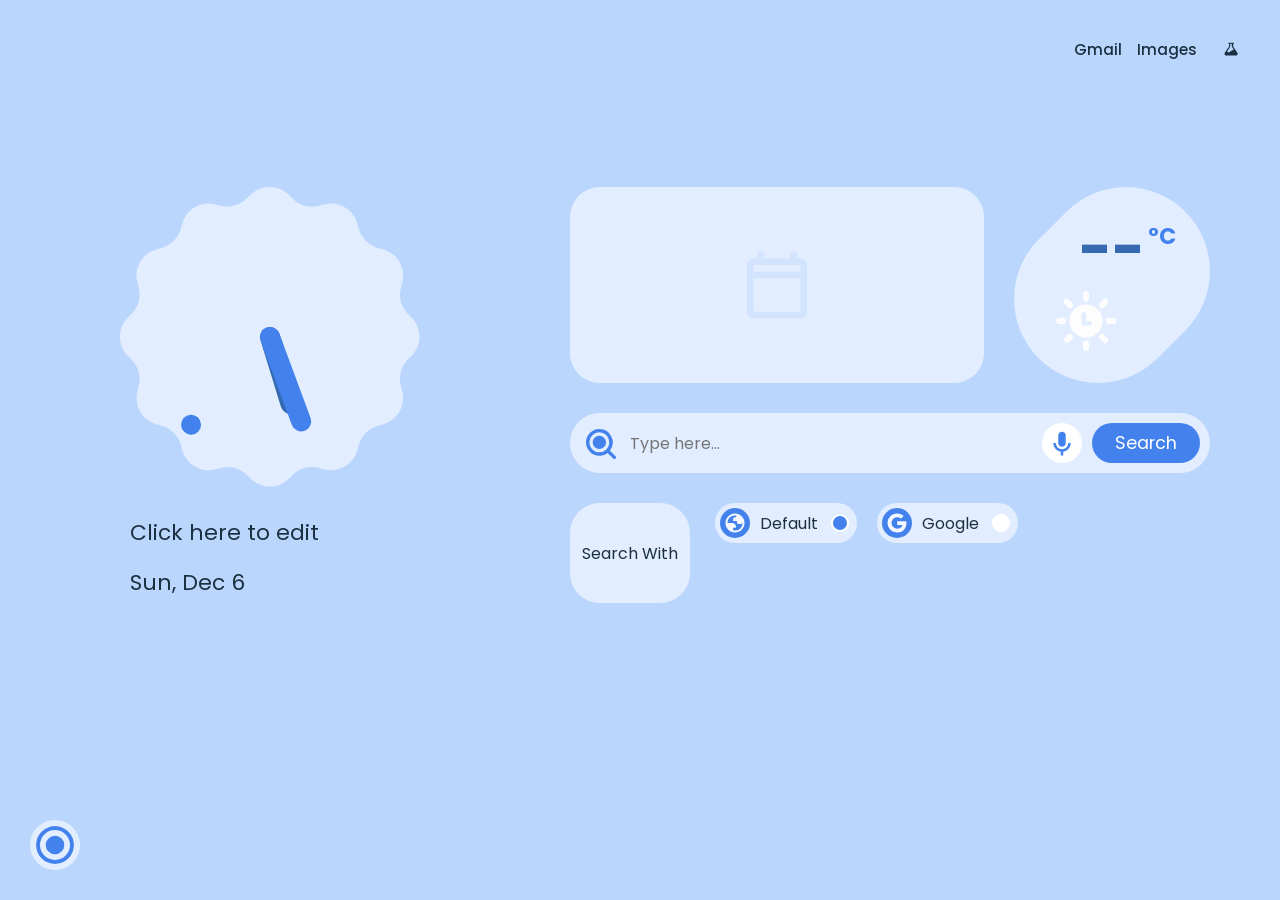
==== index.html @ 2235ea4b "mt---" ====
<!--
     Material You New Tab
     Copyright (c) 2024-2026 Prem, 2023-2025 XengShi
     Licensed under the GNU General Public License v3.0 (GPL-3.0)
     You should have received a copy of the GNU General Public License along with this program.
     If not, see <https://www.gnu.org/licenses/>.
-->

<!DOCTYPE html>
<html lang="en">

<head>
    <meta charset="UTF-8">
    <meta content="width=device-width, initial-scale=1.0" name="viewport">
    <meta name="google-site-verification" content="j8K161R-W9yVVDoylaoPd2twGbjToAC3EzAFfZU1YOY" />
    <title>New Tab</title>
    <link href="style.css" rel="stylesheet">
    <link href="./favicon/icon48.png" id="favicon" rel="icon" type="image/png">
    <link rel="preconnect" href="https://fonts.googleapis.com">

    <!-- SCRIPTS -->
    <script src="scripts/preload.js"></script>
    <script defer src="scripts/languages.js"></script>
    <script defer src="scripts/save-load-states.js"></script>
    <script defer src="scripts/menu-shortcut-page.js"></script>
    <script defer src="scripts/theme.js"></script>
    <script defer src="scripts/browser-utils.js"></script>
    <script defer src="scripts/alert-modal.js"></script>
    <script defer src="scripts/wallpaper.js"></script>
    <script defer src="scripts/widgets-transparency.js"></script>
    <script defer src="scripts/clock.js"></script>
    <script defer src="scripts/weather.js"></script>
    <script defer src="scripts/calendar.js"></script>
    <script defer src="scripts/custom-text.js"></script>
    <script defer src="scripts/search.js"></script>
    <script defer src="scripts/quotes.js"></script>
    <script defer src="scripts/shortcuts.js"></script>
    <script defer src="scripts/script.js"></script>
    <script defer src="scripts/search-suggestions.js"></script>
    <script defer src="scripts/ai-tools.js"></script>
    <script defer src="scripts/bookmarks.js"></script>
    <script defer src="scripts/todo-list.js"></script>
    <script defer src="scripts/google-apps.js"></script>
    <script defer src="scripts/voice-search.js"></script>
    <script defer src="scripts/backup-restore.js"></script>

    <!-- LANGUAGES SCRIPTS -->
    <script src="locales/pt.js"></script>
    <script src="locales/en.js"></script>
    <script src="locales/ne.js"></script>
    <script src="locales/es.js"></script>
    <script src="locales/hi.js"></script>
    <script src="locales/hu.js"></script>
    <script src="locales/zh.js"></script>
    <script src="locales/zh_TW.js"></script>
    <script src="locales/cs.js"></script>
    <script src="locales/it.js"></script>
    <script src="locales/tr.js"></script>
    <script src="locales/bn.js"></script>
    <script src="locales/vi.js"></script>
    <script src="locales/ru.js"></script>
    <script src="locales/uz.js"></script>
    <script src="locales/ja.js"></script>
    <script src="locales/ko.js"></script>
    <script src="locales/idn.js"></script>
    <script src="locales/mr.js"></script>
    <script src="locales/fr.js"></script>
    <script src="locales/az.js"></script>
    <script src="locales/sl.js"></script>
    <script src="locales/ur.js"></script>
    <script src="locales/de.js"></script>
    <script src="locales/fa.js"></script>
    <script src="locales/ar_SA.js"></script>
    <script src="locales/el.js"></script>
    <script src="locales/ta.js"></script>
    <script src="locales/th.js"></script>
    <script src="locales/pl.js"></script>
    <script src="locales/uk.js"></script>
    <script src="locales/sv.js"></script>
</head>

<body>
    <!-- --------------------- Loading Screen Starting --------------------- -->
    <img src="./images/Loading.png" id="LoadingScreen" fetchpriority="high" />

    <!-- --------------------- ToDo List Setup Starting --------------------- -->
    <!-- ToDo Icon -->
    <div class="todoListCont" id="todoListCont">
        <svg id="todoIcon" xmlns="http://www.w3.org/2000/svg" class="dot-icon" width="36" height="36"
            viewBox="0 0 36 36">
            <path style="transform: scale(0.9); transform-origin: center;"
                d="M7 4C5.3 4 4 5.3 4 7v6c0 1.7 1.3 3 3 3h6c1.7 0 3-1.3 3-3V7c0-1.7-1.3-3-3-3Zm12 2c-.6 0-1 .4-1 1s.4 1 1 1h12c.6 0 1-.4 1-1s-.4-1-1-1Zm-6 1c.25 0 .5.1.7.3.4.4.4 1 0 1.4l-3 3c-.2.2-.4.3-.7.3-.3 0-.5-.1-.7-.3l-2-2c-.4-.4-.4-1 0-1.4.4-.4 1-.4 1.4 0L10 9.6l2.3-2.3c.2-.2.45-.3.7-.3Zm6 3c-.6 0-1 .4-1 1s.4 1 1 1h7c.6 0 1-.4 1-1s-.4-1-1-1zM7 20c-1.7 0-3 1.3-3 3v6c0 1.7 1.3 3 3 3h6c1.7 0 3-1.3 3-3v-6c0-1.7-1.3-3-3-3zm12 2c-.6 0-1 .4-1 1s.4 1 1 1h12c.6 0 1-.4 1-1s-.4-1-1-1zm0 4c-.6 0-1 .4-1 1s.4 1 1 1h7c.6 0 1-.4 1-1s-.4-1-1-1z" />
        </svg>
        <!-- Text to appear on hover -->
        <span class="tooltip-text" id="todoListHover">ToDo List</span>
    </div>

    <!-- Centered Icon Container -->
    <div id="todoContainer" class="todo-container" style="display: none;">
        <h2 id="todoListHeading">To Do List</h2>
        <div class="addTaskCont">
            <input id="todoInput" placeholder="Add task..." type="text" autocomplete="off">
            <div class="searchControls">
                <!-- Add Button -->
                <button id="todoAdd">+</button>
            </div>
        </div>
        <ul class="todolist" id="todoullist">
        </ul>
    </div>

    <!-- --------------------- Bookmark System --------------------- -->
    <div style="display: none;">
        <svg id="folderIconTemplate" xmlns="http://www.w3.org/2000/svg" width="18" height="18" viewBox="0 0 24 24">
            <path fill="none" stroke="currentColor" stroke-linecap="round" stroke-linejoin="round" stroke-width="2"
                d="M3 6v10.8c0 1.12 0 1.68.218 2.108a2 2 0 0 0 .874.874c.427.218.987.218 2.105.218h11.606c1.118 0 1.677 0 2.104-.218c.377-.192.683-.498.875-.874C21 18.48 21 17.92 21 16.8V9.2c0-1.12 0-1.68-.218-2.108a2 2 0 0 0-.874-.874C19.48 6 18.92 6 17.8 6H12M3 6h9M3 6a2 2 0 0 1 2-2h3.675c.489 0 .734 0 .964.055q.308.075.578.24c.202.124.375.297.72.643L12 6" />
        </svg>
    </div>

    <div class="bookmark-button" id="bookmarkButton">
        <svg xmlns="http://www.w3.org/2000/svg" width="24" height="24" viewBox="0 0 24 24">
            <path fill-rule="evenodd"
                d="M7 2a3 3 0 0 0-3 3v15.138a1.5 1.5 0 0 0 2.244 1.303l5.26-3.006a1 1 0 0 1 .992 0l5.26 3.006A1.5 1.5 0 0 0 20 20.138V5a3 3 0 0 0-3-3z"
                clip-rule="evenodd" />
        </svg>
        <!-- Text to appear on hover -->
        <span class="tooltip-text" id="bookmarksHover">Bookmarks</span>
    </div>
    <div id="bookmarksContainer">
        <div id="bookmarkSidebar" class="bookmark-sidebar">

            <div class="topOutRoundCorner">
                <svg viewBox="0 0 30 30" xmlns="http://www.w3.org/2000/svg">
                    <path class="lessDark" d="M30 0L0 0C16.5685 0 30 13.4315 30 30L30 0Z" />
                </svg>
            </div>

            <div class="bookmark-sidebar-header">
                <h2 id="bookmarksHeading">Bookmarks</h2>
            </div>
            <div class="bookmark-search-container">
                <input type="text" id="bookmarkSearch" placeholder="Search bookmark" />
                <button id="clearSearchButton">✖</button>
            </div>
            <!-- Adding Sorting buttons along with View Container -->
            <div class="bookmark-controls-container">
                <div class="bookmark-control-group">
                    <h3 id="bookmarkSortBy">Sort by</h3>
                    <div class="button-group">
                        <button id="sortAlphabetical" class="bookmark-sort-button active">A-Z</button>
                        <button id="sortTimeAdded" class="bookmark-sort-button">Old-New</button>
                    </div>
                </div>

                <div class="bookmark-control-group">
                    <h3 id="bookmarkViewAs">View as</h3>
                    <div class="button-group">
                        <input type="checkbox" id="bookmarkGridCheckbox" hidden />
                        <button id="bookmarkViewGrid" class="bookmark-view-as-button">Grid</button>
                        <button id="bookmarkViewList" class="bookmark-view-as-button">List</button>
                    </div>
                </div>
            </div>
            <ul id="bookmarkList"></ul>
        </div>
    </div>

    <!-- Edit Bookmark Modal -->
    <div id="editBookmarkModal">
        <div class="modal-content">
            <h2 id="editBookmarkHeading">Edit Bookmark</h2>

            <img id="editBookmarkFavicon" src="" alt="Favicon">

            <div class="floating-label-field">
                <input type="text" id="editBookmarkName" autocomplete="off" />
                <label for="editBookmarkName" id="editBookmarkNameLabel">Bookmark Name</label>
            </div>

            <div class="floating-label-field">
                <input type="url" id="editBookmarkURL" autocomplete="off" />
                <label for="editBookmarkURL" id="editBookmarkURLLabel">Bookmark URL</label>
            </div>

            <div class="modal-buttons">
                <button id="saveBookmarkChanges">Save</button>
                <button id="cancelBookmarkEdit">Cancel</button>
            </div>
        </div>
    </div>

    <!----------------------- End of Bookmark System ----------------------->

    <!----------------------- Google App Menu Setup Starting ----------------------->
    <!-- Google Header Bar -->
    <div class="googleHeaderBar">
        <a href="https://mail.google.com" target="_blank" id="gmailHeaderLink">Gmail</a>
        <a href="https://images.google.com" target="_blank" id="imagesHeaderLink">Images</a>
               <!-- Labs Link -->
        <a href="https://labs.google/?category=learn" target="_blank" class="header-icon" title="Labs">
            <svg xmlns="http://www.w3.org/2000/svg" viewBox="0 0 64 64" width="24" height="24" style="width: 24px; height: 24px; vertical-align: middle;">
                <path fill="currentColor" d="M25,15h14v1h-14z M25,16h15v1h-15z M25,17h15v1h-15z M27,18h3v1h-3z M34,18h4v1h-4z M27,19h3v1h-3z M34,19h4v1h-4z M27,20h3v1h-3z M34,20h4v1h-4z M27,21h3v1h-3z M34,21h4v1h-4z M27,22h3v1h-3z M34,22h4v1h-4z M27,23h3v1h-3z M34,23h4v1h-4z M27,24h3v1h-3z M34,24h4v1h-4z M26,25h4v1h-4z M35,25h3v1h-3z M26,26h3v1h-3z M35,26h3v1h-3z M25,27h4v1h-4z M35,27h4v1h-4z M25,28h3v1h-3z M36,28h4v1h-4z M24,29h4v1h-4z M37,29h3v1h-3z M23,30h4v1h-4z M37,30h4v1h-4z M23,31h3v1h-3z M38,31h4v1h-4z M22,32h4v1h-4z M39,32h4v1h-4z M21,33h4v1h-4z M39,33h4v1h-4z M20,34h4v1h-4z M37,34h7v1h-7z M20,35h4v1h-4z M35,35h10v1h-10z M19,36h4v1h-4z M33,36h12v1h-12z M18,37h4v1h-4z M32,37h14v1h-14z M18,38h4v1h-4z M30,38h17v1h-17z M17,39h6v1h-6z M29,39h18v1h-18z M16,40h8v1h-8z M26,40h22v1h-22z M16,41h33v1h-33z M15,42h34v1h-34z M15,43h35v1h-35z M15,44h35v1h-35z M15,45h35v1h-35z M15,46h34v1h-34z M16,47h33v1h-33z M17,48h31v1h-31z" />
            </svg>
        </a>

        <!-- 9 Dot Icon -->
        <div class="googleAppsCont" id="googleAppsCont">
            <svg class="dot-icon" xmlns="http://www.w3.org/2000/svg" width="36" height="36" viewBox="0 0 24 24">
                <path
                    d="M8 6a2 2 0 1 1-4 0 2 2 0 0 1 4 0m0 6a2 2 0 1 1-4 0 2 2 0 0 1 4 0m-2 8a2 2 0 1 0 0-4 2 2 0 0 0 0 4m8-14a2 2 0 1 1-4 0 2 2 0 0 1 4 0m-2 8a2 2 0 1 0 0-4 2 2 0 0 0 0 4m2 4a2 2 0 1 1-4 0 2 2 0 0 1 4 0m4-10a2 2 0 1 0 0-4 2 2 0 0 0 0 4m2 4a2 2 0 1 1-4 0 2 2 0 0 1 4 0m-2 8a2 2 0 1 0 0-4 2 2 0 0 0 0 4" />
            </svg>
            <!-- Text to appear on hover -->
            <span class="tooltip-text" id="googleAppsHover">Google Apps</span>
        </div>
    </div>

    <!-- Centered Icon Container -->
    <div id="iconContainer" class="icon-container" style="display: none;">
        <!-- Header for Favorites -->
        <div class="fav-header">
            <span class="fav-title">Google Apps</span>
            <button class="fav-edit" id="favEditBtn" title="Rearrange Mode (Drag and Drop)">
                <svg xmlns="http://www.w3.org/2000/svg" width="18" height="18" viewBox="0 0 24 24" fill="none" stroke="currentColor" stroke-width="2" stroke-linecap="round" stroke-linejoin="round">
                    <path d="M12 20h9" />
                    <path d="M16.5 3.5a2.12 2.12 0 0 1 3 3L7 19l-4 1 1-4Z" />
                </svg>
            </button>
        </div>
        <!-- 1. Account -->
        <a href="https://myaccount.google.com/" class="icon-item">
            <div class="menuicon">
                <svg xmlns="http://www.w3.org/2000/svg" width="46" height="46" viewBox="0 0 24 24">
                    <path fill="currentColor"
                        d="M12 4c-4.42 0-8 3.58-8 8c0 1.95.7 3.73 1.86 5.12a9.95 9.95 0 0 1 12.28 0A7.96 7.96 0 0 0 20 12c0-4.42-3.58-8-8-8m0 9c-1.93 0-3.5-1.57-3.5-3.5S10.07 6 12 6s3.5 1.57 3.5 3.5S13.93 13 12 13"
                        opacity="0.3" />
                    <path fill="currentColor"
                        d="M12 2C6.48 2 2 6.48 2 12s4.48 10 10 10s10-4.48 10-10S17.52 2 12 2m0 18c-1.74 0-3.34-.56-4.65-1.5C8.66 17.56 10.26 17 12 17s3.34.56 4.65 1.5c-1.31.94-2.91 1.5-4.65 1.5m6.14-2.88a9.95 9.95 0 0 0-12.28 0A7.96 7.96 0 0 1 4 12c0-4.42 3.58-8 8-8s8 3.58 8 8c0 1.95-.7 3.73-1.86 5.12" />
                    <path fill="currentColor"
                        d="M12 5.93c-1.93 0-3.5 1.57-3.5 3.5s1.57 3.5 3.5 3.5s3.5-1.57 3.5-3.5s-1.57-3.5-3.5-3.5m0 5c-.83 0-1.5-.67-1.5-1.5s.67-1.5 1.5-1.5s1.5.67 1.5 1.5s-.67 1.5-1.5 1.5" />
                </svg>
            </div>
            <div class="label short">Account</div>
        </a>
        <!-- 2. Drive -->
        <a href="https://drive.google.com/" class="icon-item">
            <div class="menuicon">
                <svg xmlns="http://www.w3.org/2000/svg" width="40" height="40" viewBox="0 0 24 24">
                    <path fill="currentColor"
                        d="M12.01 1.485c-2.082 0-3.754.02-3.743.047.01.02 1.708 3.001 3.774 6.62l3.76 6.574h3.76c2.081 0 3.753-.02 3.742-.047-.005-.02-1.708-3.001-3.775-6.62l-3.76-6.574zm-4.76 1.73a789.828 789.861 0 0 0-3.63 6.319L0 15.868l1.89 3.298 1.885 3.297 3.62-6.335 3.618-6.33-1.88-3.287C8.1 4.704 7.255 3.22 7.25 3.214zm2.259 12.653-.203.348c-.114.198-.96 1.672-1.88 3.287a423.93 423.948 0 0 1-1.698 2.97c-.01.026 3.24.042 7.222.042h7.244l1.796-3.157c.992-1.734 1.85-3.23 1.906-3.323l.104-.167h-7.249z" />
                </svg>
            </div>
            <div class="label short">Drive</div>
        </a>
        <!-- 3. Docs -->
        <a href="https://docs.google.com/document/" class="icon-item">
            <div class="menuicon">
                <svg xmlns="http://www.w3.org/2000/svg" width="39" height="39" viewBox="0 0 24 24">
                    <path fill="currentColor"
                        d="M14.727 6.727H14V0H4.91c-.905 0-1.637.732-1.637 1.636v20.728c0 .904.732 1.636 1.636 1.636h14.182c.904 0 1.636-.732 1.636-1.636V6.727zm-.545 10.455H7.09v-1.364h7.09v1.364zm2.727-3.273H7.091v-1.364h9.818zm0-3.273H7.091V9.273h9.818zM14.727 6h6l-6-6z" />
                </svg>
            </div>
            <div class="label short">Docs</div>
        </a>
        <!-- 4. Sheets -->
        <a href="https://docs.google.com/spreadsheets/" class="icon-item">
            <div class="menuicon">
                <svg xmlns="http://www.w3.org/2000/svg" width="39" height="39" viewBox="0 0 24 24">
                    <path fill="currentColor"
                        d="M11.318 12.545H7.91v-1.909h3.41v1.91zM14.728 0v6h6zm1.363 10.636h-3.41v1.91h3.41zm0 3.273h-3.41v1.91h3.41zM20.727 6.5v15.864c0 .904-.732 1.636-1.636 1.636H4.909a1.636 1.636 0 0 1-1.636-1.636V1.636C3.273.732 4.005 0 4.909 0h9.318v6.5zm-3.273 2.773H6.545v7.909h10.91v-7.91zm-6.136 4.636H7.91v1.91h3.41v-1.91z" />
                </svg>
            </div>
            <div class="label short">Sheets</div>
        </a>
        <!-- 5. Slides -->
        <a href="https://docs.google.com/presentation/" class="icon-item">
            <div class="menuicon">
                <svg xmlns="http://www.w3.org/2000/svg" width="39" height="39" viewBox="0 0 24 24">
                    <path fill="currentColor"
                        d="M16.09 15.273H7.91v-4.637h8.18zm1.728-8.523h2.91v15.614c0 .904-.733 1.636-1.637 1.636H4.909a1.636 1.636 0 0 1-1.636-1.636V1.636C3.273.732 4.005 0 4.909 0h9.068v6.75zm-.363 2.523H6.545v7.363h10.91zm-2.728-5.979V6h6.001l-6-6v3.294z" />
                </svg>
            </div>
            <div class="label short">Slides</div>
        </a>
        <!-- 6. Vids -->
        <a href="https://vids.google.com/" class="icon-item">
            <div class="menuicon">
                <svg xmlns="http://www.w3.org/2000/svg" width="40" height="40" viewBox="0 0 24 24" fill="none">
                    <rect x="3" y="3" width="18" height="18" rx="6" fill="#673ab7" />
                    <polygon points="10,8 16,12 10,16" fill="white" />
                </svg>
            </div>
            <div class="label short">Vids</div>
        </a>
        <!-- 7. NotebookLM -->
        <a href="https://notebooklm.google.com/" class="icon-item">
            <div class="menuicon">
                <img src="images/asset-preview.webp" alt="NotebookLM" style="width: 36px; height: 36px; border-radius: 50%; object-fit: cover;" />
            </div>
            <div class="label short">NotebookLM</div>
        </a>
        <!-- Calendar -->
        <a href="https://calendar.google.com/" class="icon-item">
            <div class="menuicon">
                <svg xmlns="http://www.w3.org/2000/svg" width="36" height="36" viewBox="0 0 24 24">
                    <path fill="currentColor"
                        d="M18.316 5.684H24v12.632h-5.684zM5.684 24h12.632v-5.684H5.684zM18.316 5.684V0H1.895A1.894 1.894 0 0 0 0 1.895v16.421h5.684V5.684zm-7.207 6.25v-.065q.407-.216.687-.617c.28-.401.279-.595.279-.982q0-.568-.3-1.025a2.05 2.05 0 0 0-.832-.714 2.7 2.7 0 0 0-1.197-.257q-.9 0-1.481.467-.579.467-.793 1.078l1.085.452q.13-.374.413-.633.284-.258.767-.257.495 0 .816.264a.86.86 0 0 1 .322.703q0 .495-.36.778t-.886.284h-.567v1.085h.633q.611 0 1.02.327.407.327.407.843 0 .505-.387.832c-.387.327-.565.327-.924.327q-.527 0-.897-.311-.372-.312-.521-.881l-1.096.452q.268.923.977 1.401.707.479 1.538.477a2.84 2.84 0 0 0 1.293-.291q.574-.29.902-.794.327-.505.327-1.149 0-.643-.344-1.105a2.07 2.07 0 0 0-.881-.689m2.093-1.931.602.913L15 10.045v5.744h1.187V8.446h-.827zM22.105 0h-3.289v5.184H24V1.895A1.894 1.894 0 0 0 22.105 0m-3.289 23.5 4.684-4.684h-4.684zM0 22.105C0 23.152.848 24 1.895 24h3.289v-5.184H0z" />
                </svg>
            </div>
            <div class="label short">Calendar</div>
        </a>
        <!-- Meet -->
        <a href="https://meet.google.com/" class="icon-item">
            <div class="menuicon">
                <svg xmlns="http://www.w3.org/2000/svg" viewBox="0 0 50 50" width="41" height="41">
                    <path fill="currentColor"
                        d="M2 18L2 32 12 32 12 18zM39 9v4.31l-10 9V16H14V6h22C37.66 6 39 7.34 39 9zM29 27.69l10 9V41c0 1.66-1.34 3-3 3H14V34h15V27.69zM12 34v10H5c-1.657 0-3-1.343-3-3v-7H12zM12 6L12 16 2 16zM29 25L39 16 39 34zM49 9.25v31.5c0 .87-1.03 1.33-1.67.75L41 35.8V14.2l6.33-5.7C47.97 7.92 49 8.38 49 9.25z" />
                </svg>
            </div>
            <div class="label short">Meet</div>
        </a>
        <!-- 8. Classroom -->
        <a href="https://classroom.google.com/" class="icon-item">
            <div class="menuicon">
                <svg xmlns="http://www.w3.org/2000/svg" width="36" height="36" viewBox="0 0 24 24">
                    <path fill="currentColor"
                        d="M1.637 1.637C.732 1.637 0 2.369 0 3.273v17.454c0 .904.732 1.636 1.637 1.636h20.726c.905 0 1.637-.732 1.637-1.636V3.273c0-.904-.732-1.636-1.637-1.636zm.545 2.181h19.636v16.364h-2.726v-1.09h-4.91v1.09h-12zM12 8.182a1.636 1.636 0 1 0 0 3.273 1.636 1.636 0 1 0 0-3.273m-4.363 1.91c-.678 0-1.229.55-1.229 1.226a1.228 1.228 0 0 0 2.455 0c0-.677-.549-1.226-1.226-1.226m8.726 0a1.227 1.227 0 1 0 0 2.453 1.227 1.227 0 0 0 0-2.453M12 12.545c-1.179 0-2.413.401-3.148 1.006a4.1 4.1 0 0 0-1.215-.188c-1.314 0-2.729.695-2.729 1.559v.896h14.184v-.896c0-.864-1.415-1.559-2.729-1.559-.41 0-.83.068-1.215.188-.735-.605-1.969-1.006-3.148-1.006" />
                </svg>
            </div>
            <div class="label short">Classroom</div>
        </a>
        <!-- 9. Photos -->
        <a href="https://photos.google.com/" class="icon-item">
            <div class="menuicon">
                <svg xmlns="http://www.w3.org/2000/svg" width="42" height="42" viewBox="0 0 256 256">
                    <g fill="currentColor">
                        <path
                            d="M192 88a63.7 63.7 0 0 1-14 40h-50V24a64 64 0 0 1 64 64M64 168a64 64 0 0 0 64 64V128H78a63.7 63.7 0 0 0-14 40"
                            opacity=".2" />
                        <path
                            d="M232 120h-39.51A72 72 0 0 0 128 16a8 8 0 0 0-8 8v39.51A72 72 0 0 0 16 128a8 8 0 0 0 8 8h39.51A72 72 0 0 0 128 240a8 8 0 0 0 8-8v-39.51A72 72 0 0 0 240 128a8 8 0 0 0-8-8M120 223.43A56.09 56.09 0 0 1 72 168a55.3 55.3 0 0 1 10-32h38ZM120 120H32.57A56.09 56.09 0 0 1 88 72a55.3 55.3 0 0 1 32 10Zm16-87.43A56.09 56.09 0 0 1 184 88a55.3 55.3 0 0 1-10 32h-38ZM168 184a55.3 55.3 0 0 1-32-10v-38h87.43A56.09 56.09 0 0 1 168 184" />
                    </g>
                </svg>
            </div>
            <div class="label short">Photos</div>
        </a>
        <!-- 10. Chrome Web Store -->
        <a href="https://chromewebstore.google.com/" class="icon-item">
            <div class="menuicon">
                <svg xmlns="http://www.w3.org/2000/svg" width="38" height="38" viewBox="0 0 24 24">
                    <path fill="currentColor"
                        d="M0 1.637v19.09c0 .9.736 1.636 1.636 1.636h.131a10.4 10.4 0 0 1-.13-1.636 10.3 10.3 0 0 1 1.667-5.64l4.202 7.276h1.128A3.77 3.77 0 0 1 12 16.958a3.77 3.77 0 0 1 3.366 5.406h1.048a4.7 4.7 0 0 0-1.587-5.406h6.83a10.34 10.34 0 0 1 .577 5.406h.13c.9 0 1.636-.737 1.636-1.637V1.637Zm9.273 2.181h5.454a1.09 1.09 0 1 1 0 2.182H9.273a1.09 1.09 0 1 1 0-2.182M12 10.364a10.36 10.36 0 0 1 9.233 5.652H12a4.71 4.71 0 0 0-4.677 4.149L3.91 14.25A10.34 10.34 0 0 1 12 10.364" />
                </svg>
            </div>
            <div class="label short">Chrome Store</div>
        </a>
    </div>
    <!-- ________________ End of Google App Menu ________________ -->

    <div class="centerDiv">
        <div class="leftDiv" id="leftDiv">

            <!-- ____________clock___________ -->
            <div class="clock" id="analogClock">

                <svg fill="none" height="100%" viewBox="0 0 461 461" width="100%" xmlns="http://www.w3.org/2000/svg">
                    <path class="bgLightTint" clip-rule="evenodd" fill-rule="evenodd"
                        d="M93.6379 63.9405C89.7543 78.4344 78.4333 89.7554 63.9394 93.639l-7.4405 1.9937c-22.4055 6.0033-35.702 29.0333-29.6984 51.4393l1.9196 7.164c3.8837 14.494-.2601 29.959-10.8704 40.569l-5.5482 5.548c-16.402 16.402-16.402 42.995 0 59.397l5.6221 5.622c10.6102 10.611 14.754 26.075 10.8704 40.569l-1.9936 7.441c-6.0036 22.405 7.2929 45.435 29.6985 51.439l7.4406 1.994c14.4939 3.883 25.8149 15.204 29.6985 29.698l1.9942 7.443c6.0038 22.405 29.0338 35.702 51.4388 29.698l7.442-1.994c14.494-3.883 29.959.26 40.569 10.871l5.271 5.271c16.402 16.402 42.995 16.402 59.397 0l5.347-5.347c10.61-10.61 26.075-14.754 40.569-10.87l7.717 2.068c22.405 6.003 45.435-7.293 51.439-29.699l1.993-7.439c3.884-14.494 15.205-25.815 29.699-29.699l7.441-1.994c22.406-6.003 35.702-29.033 29.699-51.439l-2.068-7.718c-3.884-14.493.26-29.958 10.87-40.569l5.346-5.346c16.402-16.402 16.402-42.995 0-59.397l-5.272-5.272c-10.61-10.61-14.754-26.075-10.87-40.569l1.994-7.441c6.003-22.406-7.293-45.436-29.699-51.4398l-7.441-1.9939c-14.494-3.8836-25.815-15.2046-29.699-29.6984l-1.993-7.4395c-6.004-22.4056-29.034-35.702-51.439-29.6985l-7.441 1.9937c-14.494 3.8836-29.959-.2601-40.569-10.8704l-5.623-5.6227c-16.402-16.402-42.995-16.402-59.397 0l-5.547 5.5476c-10.61 10.6102-26.075 14.754-40.569 10.8704l-7.166-1.92c-22.405-6.0036-45.435 7.2929-51.4388 29.6985l-1.9943 7.4425Z" />
                </svg>
                <div class="centerPoint">
                    <div class="sui" id="hour"></div>
                    <div class="sui" id="second"></div>
                    <div class="sui" id="minute"></div>
                </div>
            </div>
            <div class="clock" id="digitalClock">
                <svg fill="none" height="100%" viewBox="60 0 460 450" width="100%" xmlns="http://www.w3.org/2000/svg">
                    <!-- Background oval shape -->
                    <rect class="bgLightTint" height="350" rx="180" width="460" x="60" y="40"></rect>

                    <!-- Date Text -->
                    <text id="digidate" x="290" y="120" text-anchor="middle" fill="#E2EEFF" font-size="28"
                        font-family="Arial" class="digidate">Thu 9</text>

                    <!-- Full Time Text (Hour:Minute) -->
                    <text x="290" y="260" id="digiclock" class="digiclock" font-family="Arial">
                        <tspan id="digihours">6</tspan>
                        <tspan id="digicolon" dx="-34">:</tspan>
                        <tspan id="digiminutes" dx="-34">28</tspan>
                    </text>

                    <!-- AM/PM Text -->
                    <text id="amPm" x="290" y="330" text-anchor="middle" fill="#E2EEFF" font-size="28"
                        font-family="Arial" class="amPm">AM</text>
                </svg>
            </div>

            <!-- ____________end of clock______________ -->

            <div class="ttteexxtt">
                <div id="userText" contenteditable="true" spellcheck="false">Click here to edit</div>
                <div id="date"></div>
            </div>
        </div>
        <!-- ---------end of leftDiv--------------- -->

        <div class="rightDiv" id="rightDiv">
            <!-- ---weather stuff--------- -->
            <!-- ---Calendar Widget (formerly Weather)--------- -->
            <div class="topDiv" id="hideWeather">
                <div class="lrectangle bgLightTint"></div>

                <!-- rotating calendar block (rAndakar) -->
                <div class="rAndakar">
                    <svg fill="none" height="100%" viewBox="0 0 288 288" width="100%"
                        xmlns="http://www.w3.org/2000/svg">
                        <rect class="bgLightTint" fill="#E2EEFF" height="304.742" rx="123.401"
                            transform="rotate(45 164.485 -51)" width="246.801" x="164.485" y="-51" />
                    </svg>
                    <div class="wInfo">
                        <div id="temp">--<span class="tempUnit">°C</span></div>
                        <img id="wIcon" src="./svgs/defaultWeather.svg" alt="Weather Icon">
                    </div>
                </div>
            </div>
            <!-- ------end of weather stuff------------ -->

            <!-- ----------searchbar-------------- -->
            <div class="searchbar bgLightTint" id="searchbar">

                <div class="searchIcon">
                    <svg fill="none" height="100%" viewBox="0 0 45 45" width="100%" xmlns="http://www.w3.org/2000/svg">
                        <path id="searchIconDark" class="accentColor"
                            d="M20.012 0A20.02 20.02 0 0 0 3.729 8.38a20.01 20.01 0 0 0 2.417 26.063 20.02 20.02 0 0 0 17.547 5.245 20 20 0 0 0 8.592-3.864L40.76 44.3a2.502 2.502 0 0 0 3.539-3.54l-8.475-8.472a20.01 20.01 0 0 0 2.166-21.074A20.02 20.02 0 0 0 20.014 0zm.002 5.004A15 15 0 0 1 30.629 9.4a15 15 0 0 1 4.394 10.614 15 15 0 0 1-4.394 10.615 15.01 15.01 0 0 1-21.23 0 15 15 0 0 1-4.397-10.615H5A15 15 0 0 1 9.398 9.4a15 15 0 0 1 10.616-4.396m-.463 5.014a10.01 10.01 0 0 0-9.545 9.996A10.007 10.007 0 0 0 20.012 30.02h.002a10 10 0 0 0 7.076-2.93 10.007 10.007 0 0 0 0-14.152 10 10 0 0 0-7.54-2.92" />
                    </svg>
                </div>
                <div class="searchIcon">
                    <!-- Dropdown Button -->
                    <div class="dropdown search-dropdown">
                        <!-- Default Search Engine -->
                        <button id="default-dropdown-item" style="cursor: pointer;" role="button" class="dropdown-btn">
                            <div id="default-dropdown" data-default data-engine-name="default" data-engine="0"
                                class="dropdown-item">
                                <svg width="30" height="30">
                                    <use href="#default-engine-icon" />
                                </svg>
                                <span class="engine-name" id="defaultEngineDD">
                                    Default
                                </span>
                            </div>
                        </button>
                        <div class="dropdown-content">
                            <!-- Default Google Icon -->
                            <div id="google-dropdown" data-engine-name="google" data-engine="1" class="dropdown-item">
                                <svg width="30" height="30">
                                    <use href="#google-engine-icon" />
                                </svg>
                                <span class="engine-name" id="googleEngineDD">
                                    Google
                                </span>
                            </div>

                            <div data-engine="5" data-engine-name="youtube" id="youtube-dropdown" class="dropdown-item">
                                <svg width="30" height="30">
                                    <use href="#youtube-engine-icon" />
                                </svg>
                                <span class="engine-name" id="youtubeEngineDD">YouTube</span>
                            </div>

                            <div data-engine="7" data-engine-name="reddit" id="reddit-dropdown" class="dropdown-item">
                                <svg width="30" height="30">
                                    <use href="#reddit-engine-icon" />
                                </svg>
                                <span class="engine-name" id="redditEngineDD">Reddit</span>
                            </div>

                            <div data-engine="8" data-engine-name="wikipedia" id="wikipedia-dropdown" class="dropdown-item">
                                <svg width="30" height="30">
                                    <use href="#wikipedia-engine-icon" />
                                </svg>
                                <span class="engine-name" id="wikipediaEngineDD">Wikipedia</span>
                            </div>

                            <div data-engine="9" data-engine-name="quora" id="quora-dropdown" class="dropdown-item">
                                <svg width="30" height="30">
                                    <use href="#quora-engine-icon" />
                                </svg>
                                <span class="engine-name" id="quoraEngineDD">Quora</span>
                            </div>

                            <div data-engine="10" data-engine-name="pinterest" id="pinterest-dropdown" class="dropdown-item">
                                <svg width="30" height="30">
                                    <use href="#pinterest-engine-icon" />
                                </svg>
                                <span class="engine-name" id="pinterestEngineDD">Pinterest</span>
                            </div>

                            <div data-engine="11" data-engine-name="scholar" id="scholar-dropdown" class="dropdown-item">
                                <svg width="30" height="30">
                                    <use href="#scholar-engine-icon" />
                                </svg>
                                <span class="engine-name" id="scholarEngineDD">Google Scholar</span>
                            </div>

                        </div>
                    </div>
                </div>

                <div class="searchbar-content">
                    <input id="searchQ" placeholder="Type here..." type="text" autocomplete="off">

                    <div class="searchControls">
                        <!-- Mic Icon -->
                        <div class="micIcon" id="micIcon">
                            <svg xmlns="http://www.w3.org/2000/svg" viewBox="0 -1 24 24" height="100%" width="100%">
                                <path id="micIconPath" class="accentColor"
                                    d="M12 14q-1.25 0-2.125-.875T9 11V5q0-1.25.875-2.125T12 2t2.125.875T15 5v6q0 1.25-.875 2.125T12 14m-1 7v-3.075q-2.6-.35-4.3-2.325T5 11h2q0 2.075 1.463 3.538T12 16t3.538-1.463T17 11h2q0 2.625-1.7 4.6T13 17.925V21z" />
                            </svg>
                        </div>
                        <!-- Search Button -->
                        <button id="enterBtn">Search</button>
                    </div>
                </div>
            </div>
            <div id="resultBox" class="resultBox bgLightTint" style="display: none;"></div>
            <!-- ----------end of searchbar-------------- -->

            <!-- Search Engine SVG Definitions -->
            <svg style="display: none;">
                <symbol id="default-engine-icon" viewBox="0 0 24 24" xmlns="http://www.w3.org/2000/svg">
                    <path style="transform: scale(0.95); transform-origin: center;"
                        d="M12 22q-2.075 0-3.9-.788t-3.175-2.137T2.788 15.9T2 12t.788-3.9t2.137-3.175T8.1 2.788T12 2t3.9.788t3.175 2.137T21.213 8.1T22 12t-.788 3.9t-2.137 3.175t-3.175 2.138T12 22m0-2q3.35 0 5.675-2.325T20 12q0-.175-.012-.363t-.013-.312q-.125.725-.675 1.2T18 13h-2q-.825 0-1.412-.587T14 11v-1h-4V8q0-.825.588-1.412T12 6h1q0-.575.313-1.012t.762-.713q-.5-.125-1.012-.2T12 4Q8.65 4 6.325 6.325T4 12h5q1.65 0 2.825 1.175T13 16v1h-3v2.75q.5.125.988.188T12 20" />
                </symbol>
            </svg>

            <svg style="display: none;">
                <symbol id="google-engine-icon" viewBox="0 0 28 28" xmlns="http://www.w3.org/2000/svg">
                    <path
                        d="M24.805 12.0177c.1309.7383.1961 1.4863.195 2.2357 0 3.3466-1.2204 6.1763-3.3441 8.0916h.0028C19.8016 24.0265 17.2487 25 14.2216 25c-2.9761 0-5.8304-1.1589-7.9349-3.2217C4.1823 19.7154 3 16.9176 3 14.0004c0-2.9173 1.1823-5.7151 3.2867-7.778 2.1045-2.0628 4.9588-3.2217 7.9349-3.2217 2.7857-.032 5.476.9939 7.5073 2.8627l-3.2038 3.1404c-1.1581-1.0822-2.7037-1.6747-4.3035-1.65-2.9274 0-5.4144 1.936-6.301 4.5429a6.4654 6.4654 0 0 0 0 4.2115h.0043c.8907 2.6028 3.3735 4.5387 6.3009 4.5387 1.5121 0 2.811-.3795 3.8182-1.0505h-.0042a5.1412 5.1412 0 0 0 1.4705-1.4462 5.0327 5.0327 0 0 0 .7724-1.8963h-6.0611v-4.2348l10.5834-.0014Z" />
                </symbol>
            </svg>

            <svg style="display: none;">
                <symbol id="duck-engine-icon" viewBox="0 0 28 28" xmlns="http://www.w3.org/2000/svg">
                    <path
                        d="M10.5 7a1.5 1.5 0 1 0 0 3 1.5 1.5 0 0 0 0-3ZM12 4a5 5 0 0 1 2.86 9.1c1.58.15 3.36.51 5.14 1.4 3 1.5 4-.5 4-.5s-1 9-7 9h-6s-5 0-5-5c0-3 3-4 2-6-4 0-4-3.5-4-3.5 1 .5 2.24.5 3 .15A5.02 5.02 0 0 1 12 4Z" />
                </symbol>
            </svg>

            <svg style="display: none;">
                <symbol id="bing-engine-icon" viewBox="0 0 28 28" xmlns="http://www.w3.org/2000/svg">
                    <path
                        d="M22.9991 13.1645a.4638.4638 0 0 0-.0872-.2527.4546.4546 0 0 0-.2112-.1608l-8.8313-2.7685c-.1648-.0514-.24.0372-.1676.1963l1.6424 3.6516c.0725.16.2598.3496.416.422l2.2533 1.0442c.1562.0724.16.1991.0075.281l-9.6135 5.1749c-.1515.082-.1713.0534-.0433-.0638l3.6933-3.3668a.8237.8237 0 0 0 .2335-.5315l.0037-10.2051a.4647.4647 0 0 0-.0874-.2533.456.456 0 0 0-.2119-.1612L8.2993 5.0133C8.1346 4.962 8 5.0638 8 5.2401v15.481c0 .1763.1148.403.256.504l3.7554 2.6932c.1412.101.3765.1096.5243.019l10.1951-6.2143a.623.623 0 0 0 .1902-.2097A.6332.6332 0 0 0 23 17.24v-4.0755h-.0009Z" />
                </symbol>
            </svg>

            <svg style="display: none;">
                <symbol id="brave-engine-icon" viewBox="0 -0.5 24 24" xmlns="http://www.w3.org/2000/svg">
                    <path
                        d="m15.013 2 1.716 1.983s1.507-.426 2.218.299a62 62 0 0 1 1.298 1.364l-.46 1.152.585 1.705s-1.723 6.65-1.925 7.463c-.398 1.599-.67 2.217-1.8 3.027a152 152 0 0 1-3.742 2.584c-.287.2-.608.423-.903.423s-.617-.224-.904-.423q-.117-.083-.226-.153a152 152 0 0 1-3.516-2.43c-1.13-.811-1.402-1.43-1.8-3.028-.202-.812-1.925-7.463-1.925-7.463l.586-1.705-.46-1.152s.585-.64 1.297-1.364c.711-.725 2.218-.299 2.218-.299L8.986 2zM7.751 5.241s-2.207 2.719-2.207 3.3c0 .48.19.668.414.89q.07.069.143.146l1.655 1.79.054.057c.165.169.409.418.237.832l-.035.084c-.189.449-.42 1.002-.125 1.563.314.597.853.995 1.199.93.345-.067 1.156-.498 1.454-.696s1.243-.991 1.243-1.295c0-.253-.68-.675-1.01-.88l-.147-.093-.162-.104c-.301-.19-.845-.536-.859-.688-.017-.188-.01-.244.233-.709.051-.099.112-.205.174-.315.232-.405.49-.86.433-1.184-.064-.368-.63-.578-1.107-.757l-.175-.065-.498-.19v-.001a44 44 0 0 1-1.096-.426c-.12-.057-.09-.11.277-.146l.178-.019c.455-.05 1.292-.14 1.7-.024l.264.073c.457.127 1.018.281 1.072.37l.027.042c.052.075.085.123.028.44l-.094.508c-.127.672-.324 1.724-.349 1.96l-.011.095c-.032.263-.053.438.247.508l.078.018c.338.08.834.195 1.014.195.179 0 .675-.116 1.013-.195l.078-.018c.3-.07.279-.245.247-.508l-.01-.095c-.026-.236-.223-1.285-.35-1.957l-.094-.51c-.057-.318-.024-.366.028-.44l.027-.043c.054-.089.615-.243 1.072-.37l.265-.073c.407-.116 1.245-.025 1.699.024l.178.019c.367.035.398.09.277.146-.087.041-.618.244-1.096.426l-.498.19-.174.066c-.479.179-1.043.39-1.108.757-.058.325.202.779.433 1.185.062.109.123.215.175.314.242.465.249.52.232.709-.014.153-.558.497-.86.688-.07.044-.127.08-.16.104l-.148.093c-.33.205-1.01.627-1.01.88 0 .304.945 1.098 1.243 1.295.298.198 1.11.63 1.455.695.345.066.884-.332 1.198-.929.296-.56.064-1.114-.124-1.563l-.036-.084c-.171-.414.072-.663.237-.832l.054-.056 1.655-1.791q.074-.078.144-.146c.223-.222.413-.41.413-.89 0-.581-2.207-3.3-2.207-3.3s-1.863.363-2.114.363c-.2 0-.587-.136-.99-.277l-.307-.107c-.503-.17-.837-.172-.837-.172h.009-.018H12c-.006 0-.34.003-.838.172q-.152.052-.306.107c-.404.141-.79.277-.99.277-.252 0-2.115-.363-2.115-.363m5.688 9.78c-.59-.31-1.325-.575-1.44-.575s-.85.265-1.439.576l-.374.196c-.395.207-.674.354-.78.422-.137.087-.053.251.071.34.125.09 1.797 1.41 1.96 1.556l.065.06c.156.143.356.326.498.326.141 0 .34-.183.497-.326l.066-.06a99 99 0 0 1 1.959-1.555c.124-.09.208-.254.071-.341-.105-.068-.385-.214-.778-.421z" />
                </symbol>
            </svg>

            <svg style="display: none;">
                <symbol id="youtube-engine-icon" viewBox="0 0 24 24" xmlns="http://www.w3.org/2000/svg">
                    <path style="transform: scale(0.77); transform-origin: center;"
                        d="M23.498 6.186a3.016 3.016 0 0 0-2.122-2.136C19.505 3.545 12 3.545 12 3.545s-7.505 0-9.377.505A3.017 3.017 0 0 0 .502 6.186C0 8.07 0 12 0 12s0 3.93.502 5.814a3.016 3.016 0 0 0 2.122 2.136c1.871.505 9.376.505 9.376.505s7.505 0 9.377-.505a3.015 3.015 0 0 0 2.122-2.136C24 15.93 24 12 24 12s0-3.93-.502-5.814zM9.545 15.568V8.432L15.818 12l-6.273 3.568z" />
                </symbol>
            </svg>

            <svg style="display: none;">
                <symbol id="gImages-engine-icon" viewBox="0 0 50 50" xmlns="http://www.w3.org/2000/svg">
                    <path style="transform: scale(0.92); transform-origin: center;"
                        d="M24.844 0A.998.998 0 0 0 24 1v10H12.906c-.25.02-.484.129-.656.313v.03a.472.472 0 0 0-.063.063L.25 24.312A1.001 1.001 0 0 0 1 26h10v11a.994.994 0 0 0 .313.75l13 12A1.001 1.001 0 0 0 26 49V39h11a.994.994 0 0 0 .75-.313l12-13A1.001 1.001 0 0 0 49 24H39V13a.994.994 0 0 0-.313-.75l-13-12a.996.996 0 0 0-.843-.25ZM26 3.313 36.5 13l-9.25 9.25A5.037 5.037 0 0 1 26 18.937v-7.031ZM13 13.5l9.25 9.25A5.037 5.037 0 0 1 18.937 24H3.313Zm12 9.063A7.135 7.135 0 0 0 27.438 25 7.135 7.135 0 0 0 25 27.438 7.135 7.135 0 0 0 22.562 25 7.135 7.135 0 0 0 25 22.562ZM31.063 26h15.625L37 36.5l-9.25-9.25A5.037 5.037 0 0 1 31.063 26Zm-8.313 1.75c.77.887 1.25 2.04 1.25 3.313v15.624L13.5 37Z" />
                </symbol>
            </svg>

            <svg style="display: none;">
                <symbol id="reddit-engine-icon" viewBox="0 0 256 256" xmlns="http://www.w3.org/2000/svg">
                    <path style="transform: scale(1.24); transform-origin: center;"
                        d="M213.15 129.22c0-10.376-8.391-18.617-18.617-18.617a18.74 18.74 0 0 0-12.97 5.189c-12.818-9.157-30.368-15.107-49.9-15.87l8.544-39.981 27.773 5.95c.307 7.02 6.104 12.667 13.278 12.667 7.324 0 13.275-5.95 13.275-13.278 0-7.324-5.95-13.275-13.275-13.275-5.188 0-9.768 3.052-11.904 7.478l-30.976-6.562c-.916-.154-1.832 0-2.443.458-.763.458-1.22 1.22-1.371 2.136l-9.464 44.558c-19.837.612-37.692 6.562-50.662 15.872a18.74 18.74 0 0 0-12.971-5.188c-10.377 0-18.617 8.391-18.617 18.617 0 7.629 4.577 14.037 10.988 16.939a33.6 33.6 0 0 0-.458 5.646c0 28.686 33.42 52.036 74.621 52.036 41.202 0 74.622-23.196 74.622-52.036a35 35 0 0 0-.458-5.646c6.408-2.902 10.985-9.464 10.985-17.093M85.272 142.495c0-7.324 5.95-13.275 13.278-13.275 7.324 0 13.275 5.95 13.275 13.275s-5.95 13.278-13.275 13.278c-7.327.15-13.278-5.953-13.278-13.278m74.317 35.251c-9.156 9.157-26.553 9.768-31.588 9.768-5.188 0-22.584-.765-31.59-9.768-1.371-1.373-1.371-3.51 0-4.883 1.374-1.371 3.51-1.371 4.884 0 5.8 5.8 18.008 7.782 26.706 7.782s21.058-1.983 26.704-7.782c1.374-1.371 3.51-1.371 4.884 0 1.22 1.373 1.22 3.51 0 4.883m-2.443-21.822c-7.325 0-13.275-5.95-13.275-13.275s5.95-13.275 13.275-13.275c7.327 0 13.277 5.95 13.277 13.275 0 7.17-5.95 13.275-13.277 13.275" />
                </symbol>
            </svg>

            <svg style="display: none;">
                <symbol id="wikipedia-engine-icon" viewBox="0 -0.5 32 32" xmlns="http://www.w3.org/2000/svg">
                    <path style="transform: scale(0.95); transform-origin: center;"
                        d="M30 9.215a.31.31 0 0 1-.313.308h-1.68l-7.616 16.215a.31.31 0 0 1-.278.18h-.004a.31.31 0 0 1-.28-.172l-3.614-7.168-3.902 7.18a.313.313 0 0 1-.555-.016L4.055 9.523H2.313A.31.31 0 0 1 2 9.215V8.39a.31.31 0 0 1 .313-.309h6.21a.31.31 0 0 1 .313.309v.824a.31.31 0 0 1-.313.308H7.188l5.316 12.262 2.766-5.168-3.508-7.09h-.844a.313.313 0 0 1-.313-.312v-.82c0-.172.141-.313.313-.313h4.598a.31.31 0 0 1 .308.313v.82a.307.307 0 0 1-.308.308h-.813l2.02 4.415 2.402-4.415h-1.473a.31.31 0 0 1-.312-.308v-.82a.31.31 0 0 1 .312-.313h4.465a.31.31 0 0 1 .309.313v.82a.307.307 0 0 1-.309.308h-.98l-3.504 6.372 2.855 5.875L26 9.523h-1.746a.31.31 0 0 1-.313-.308v-.82c0-.172.141-.313.313-.313h5.433a.31.31 0 0 1 .313.313z" />
                </symbol>
            </svg>

            <svg style="display: none;">
                <symbol id="quora-engine-icon" viewBox="0 0 24 24" xmlns="http://www.w3.org/2000/svg">
                    <path style="transform: scale(0.67); transform-origin: center;"
                        d="M7.38.948A11.963 11.963 0 0 1 21.248 19.54l2.41 2.422c.732.736.21 1.99-.828 1.99l-10.71.01a12.52 12.52 0 0 1-.304 0h-.02A11.963 11.963 0 0 1 7.382.95Zm7.322 4.428a7.172 7.172 0 1 0-5.488 13.252 7.172 7.172 0 0 0 5.489-13.252Z" />
                </symbol>
            </svg>

            <svg style="display: none;">
                <symbol id="pinterest-engine-icon" viewBox="0 0 24 24" xmlns="http://www.w3.org/2000/svg">
                    <path style="transform: scale(0.77); transform-origin: center;"
                        d="M12 0C5.373 0 0 5.372 0 12c0 5.084 3.163 9.426 7.627 11.174-.105-.949-.2-2.405.042-3.441.218-.937 1.407-5.965 1.407-5.965s-.359-.719-.359-1.782c0-1.668.967-2.914 2.171-2.914 1.023 0 1.518.769 1.518 1.69 0 1.029-.655 2.568-.994 3.995-.283 1.194.599 2.169 1.777 2.169 2.133 0 3.772-2.249 3.772-5.495 0-2.873-2.064-4.882-5.012-4.882-3.414 0-5.418 2.561-5.418 5.207 0 1.031.397 2.138.893 2.738a.36.36 0 0 1 .083.345l-.333 1.36c-.053.22-.174.267-.402.161-1.499-.698-2.436-2.889-2.436-4.649 0-3.785 2.75-7.262 7.929-7.262 4.163 0 7.398 2.967 7.398 6.931 0 4.136-2.607 7.464-6.227 7.464-1.216 0-2.359-.632-2.75-1.378l-.748 2.853c-.271 1.043-1.002 2.35-1.492 3.146C9.57 23.812 10.763 24 12 24c6.627 0 12-5.373 12-12 0-6.628-5.373-12-12-12z" />
                </symbol>
            </svg>

            <svg style="display: none;">
                <symbol id="scholar-engine-icon" viewBox="0 0 24 24" xmlns="http://www.w3.org/2000/svg">
                    <path style="transform: scale(0.77); transform-origin: center;"
                        d="M5.242 13.769L0 9.5 12 0l12 9.5-5.242 4.269C17.548 11.249 14.978 9.5 12 9.5c-2.977 0-5.548 1.748-6.758 4.269zM12 10a7 7 0 1 0 0 14 7 7 0 0 0 0-14z" />
                </symbol>
            </svg>

            <!-- ----------search with------------------- -->
            <div class="searchWithCont" style="visibility: hidden;" id="search-with-container">

                <div class="hint bgLightTint" id="searchWithHint"></div>

                <div class="searchEnginesContainer">

                    <div class="search-engine bgLightTint" data-category="search-with">
                        <svg width="30" height="30" class="search-engine-icon">
                            <use href="#default-engine-icon" />
                        </svg>
                        <label class="engine-name" id="defaultEngine">Default</label>
                        <input checked class="radio-button" name="search-engine" type="radio" value="engine0">
                    </div>

                    <div class="search-engine bgLightTint" data-category="search-with">
                        <svg width="30" height="30" class="search-engine-icon">
                            <use href="#google-engine-icon" />
                        </svg>
                        <label class="engine-name" id="googleEngine">Google</label>
                        <input class="radio-button" name="search-engine" type="radio" value="engine1">
                    </div>

                    <div class="search-engine bgLightTint" data-category="search-on">
                        <svg width="30" height="30" class="search-engine-icon">
                            <use href="#youtube-engine-icon" />
                        </svg>
                        <label class="engine-name" id="youtubeEngine">YouTube</label>
                        <input class="radio-button" name="search-engine" type="radio" value="engine5">
                    </div>

                    <div class="search-engine bgLightTint" data-category="search-on">
                        <svg width="30" height="30" class="search-engine-icon">
                            <use href="#reddit-engine-icon" />
                        </svg>
                        <label class="engine-name" id="redditEngine">Reddit</label>
                        <input class="radio-button" name="search-engine" type="radio" value="engine7">
                    </div>

                    <div class="search-engine bgLightTint" data-category="search-on">
                        <svg width="30" height="30" class="search-engine-icon">
                            <use href="#wikipedia-engine-icon" />
                        </svg>
                        <label class="engine-name" id="wikipediaEngine">Wikipedia</label>
                        <input class="radio-button" name="search-engine" type="radio" value="engine8">
                    </div>

                    <div class="search-engine bgLightTint" data-category="search-on">
                        <svg width="30" height="30" class="search-engine-icon">
                            <use href="#quora-engine-icon" />
                        </svg>
                        <label class="engine-name" id="quoraEngine">Quora</label>
                        <input class="radio-button" name="search-engine" type="radio" value="engine9">
                    </div>

                    <div class="search-engine bgLightTint" data-category="search-on">
                        <svg width="30" height="30" class="search-engine-icon">
                            <use href="#pinterest-engine-icon" />
                        </svg>
                        <label class="engine-name" id="pinterestEngine">Pinterest</label>
                        <input class="radio-button" name="search-engine" type="radio" value="engine10">
                    </div>

                    <div class="search-engine bgLightTint" data-category="search-on">
                        <svg width="30" height="30" class="search-engine-icon">
                            <use href="#scholar-engine-icon" />
                        </svg>
                        <label class="engine-name" id="scholarEngine">Google Scholar</label>
                        <input class="radio-button" name="search-engine" type="radio" value="engine11">
                    </div>

                </div>
            </div>
            <!-- ----------end of search with------------- -->
            <div class="quotesCont" id="motivationalQuotesCont">
                <div class="quotesContainer">
                </div>
                <div class="authorWrapper">
                    <div class="authorName"><span></span></div>
                    <div class="qtRounder">
                        <svg viewBox="0 0 30 30" xmlns="http://www.w3.org/2000/svg">
                            <path class="lessDark targeted" d="M30 0L0 0C16.5685 0 30 13.4315 30 30L30 0Z" />
                        </svg>
                    </div>
                    <div class="qtRounder2">
                        <svg viewBox="0 0 30 30" xmlns="http://www.w3.org/2000/svg">
                            <path class="lessDark targeted" d="M30 0L0 0C16.5685 0 30 13.4315 30 30L30 0Z" />
                        </svg>
                    </div>
                </div>
            </div>

        </div>
        <!-- --------end of rightDiv---------------------- -->
    </div>
    <!---End of centerDiv--->

    <!-- ------shortcuts------------------ -->
    <div id="shortcuts-section">
        <div class="wrapper">
            <div id="flexMonitor"></div>
            <div id="defaultMonitor"></div>
            <div class="shortcutsContainer" id="shortcutsContainer"></div>
        </div>
    </div>

    <!-- --------end of shortcuts------------------ -->

    <!-- -----------AI-Tools------------------ -->
    <div class="aiToolsCont" id="aiToolsCont">

        <div class="hangno" id="aiToolsIcon">
            <div class="icon">
                <svg height="100%" viewBox="0 0 280 280" width="100%" xmlns="http://www.w3.org/2000/svg">
                    <path id="aiIcon" class="accentColor"
                        d="M152 178c0-14.359 11.641-26 26-26h76c14.359 0 26.275 11.76 23.393 25.827-10.238 49.97-49.596 89.328-99.566 99.566C163.76 280.275 152 268.359 152 254v-76Zm-24 5.26c0 23.163-28.006 34.764-44.385 18.385L8.782 126.811c-5.35-5.35-8.252-12.794-6.994-20.255 8.778-52.04 48.96-93.412 100.382-103.949C116.237-.275 128 11.641 128 26v157.26ZM0 214.74c0-23.163 28.006-34.764 44.385-18.385l83.609 83.609c.004.004.006.01.006.015a.02.02 0 0 1-.021.021H26c-14.36 0-26-11.641-26-26v-39.26ZM152 26c0-14.36 11.641-26 26-26h76c14.359 0 26 11.64 26 26v76c0 14.359-11.641 26-26 26h-76c-14.359 0-26-11.641-26-26V26Z" />
                </svg>
            </div>
            <div class="label" id="ai_tools">AI Tools</div>
        </div>
        <!-- --------tools-------- -->

        <div class="toolsCont" id="toolsCont">
            <!-- ---------------- -->
            <a href="https://chatgpt.com/">
                <div class="tIcon">
                    <svg height="100%" viewBox="0 0 24 24" width="100%" xmlns="http://www.w3.org/2000/svg">
                        <rect class="accentColor aiDarkIcons" width="100%" height="100%" rx="50%" />
                        <path class="bgLightTint notTargeted" style="transform: scale(0.7); transform-origin: center;"
                            d="M9.205 8.765v-2.26c0-.19.071-.333.238-.428l4.543-2.616c.619-.357 1.356-.523 2.117-.523 2.854 0 4.662 2.212 4.662 4.567 0 .166 0 .356-.024.547l-4.71-2.76a.797.797 0 0 0-.856 0zm10.609 8.801v-5.4c0-.333-.143-.57-.429-.737l-5.97-3.473 1.95-1.118a.433.433 0 0 1 .476 0l4.544 2.617c1.308.761 2.188 2.378 2.188 3.948 0 1.808-1.07 3.473-2.76 4.163zM7.802 12.809l-1.95-1.142c-.167-.095-.239-.238-.239-.428V6.006c0-2.545 1.95-4.472 4.591-4.472 1 0 1.927.333 2.712.928L8.23 5.174c-.285.166-.428.404-.428.737v6.898zM12 15.235l-2.795-1.57v-3.33L12 8.765l2.795 1.57v3.33zm1.796 7.23a4.452 4.452 0 0 1-2.712-.927l4.686-2.711c.285-.167.428-.405.428-.738v-6.898l1.974 1.142c.167.095.238.238.238.428v5.233c0 2.545-1.974 4.472-4.614 4.472zm-5.637-5.303-4.544-2.617c-1.308-.761-2.188-2.378-2.188-3.948A4.482 4.482 0 0 1 4.21 6.434v5.423c0 .334.143.571.428.738l5.947 3.449-1.95 1.118a.433.433 0 0 1-.476 0zm-.262 3.9c-2.688 0-4.662-2.021-4.662-4.519 0-.19.024-.38.047-.57l4.686 2.71a.796.796 0 0 0 .857 0l5.97-3.448v2.26c0 .19-.072.333-.238.428l-4.543 2.616c-.619.357-1.356.523-2.117.523Zm5.899 2.83a5.947 5.947 0 0 0 5.827-4.756c2.664-.69 4.377-3.188 4.377-5.733 0-1.665-.714-3.282-1.998-4.448.119-.5.19-.999.19-1.498 0-3.401-2.759-5.946-5.946-5.946-.642 0-1.26.095-1.88.309A5.961 5.961 0 0 0 10.205.107a5.947 5.947 0 0 0-5.827 4.757C1.713 5.554 0 8.052 0 10.597c0 1.665.714 3.282 1.998 4.448-.119.5-.19.999-.19 1.498 0 3.401 2.759 5.947 5.946 5.947.642 0 1.26-.095 1.88-.31a5.96 5.96 0 0 0 4.162 1.713z" />
                    </svg>
                </div>
                <div class="tLabel" id="chatGPT">ChatGPT</div>
            </a>
            <!-- ---------------- -->
            <a href="https://gemini.google.com/app">
                <div class="tIcon">
                    <svg height="100%" viewBox="0 0 24 24" width="100%" xmlns="http://www.w3.org/2000/svg">
                        <rect class="accentColor aiDarkIcons" height="100%" rx="50%" width="100%" />
                        <path class="bgLightTint notTargeted" style="transform: scale(0.66); transform-origin: center;"
                            d="M21.4 10.73a15.434 15.434 0 0 1-4.855-3.275 15.396 15.396 0 0 1-4.013-7.04.548.548 0 0 0-1.064 0A14.45 14.45 0 0 1 10.73 2.6a15.419 15.419 0 0 1-3.274 4.855A15.441 15.441 0 0 1 2.6 10.729c-.707.304-1.437.551-2.184.74a.548.548 0 0 0 0 1.063 14.45 14.45 0 0 1 2.184.739 15.434 15.434 0 0 1 4.855 3.274 15.396 15.396 0 0 1 4.013 7.04A.55.55 0 0 0 12 24c.252 0 .47-.172.532-.416a14.45 14.45 0 0 1 .739-2.184 15.434 15.434 0 0 1 3.274-4.855 15.396 15.396 0 0 1 7.04-4.013A.55.55 0 0 0 24 12a.548.548 0 0 0-.416-.532 14.45 14.45 0 0 1-2.184-.739" />
                    </svg>
                </div>
                <div class="tLabel" id="gemini">Gemini</div>
            </a>
            <!-- ---------------- -->
            <a href="https://copilot.microsoft.com/">
                <div class="tIcon">
                    <svg height="100%" width="100%" viewBox="0 0 30 30" xmlns="http://www.w3.org/2000/svg">
                        <rect class="accentColor aiDarkIcons" width="100%" height="100%" rx="50%" />
                        <path class="lessDark"
                            d="M19.612 7.42a2.1 2.1 0 0 0-2.018-1.512h-.614a2.106 2.106 0 0 0-2.072 1.725l-1.053 5.736.262-.894a2.105 2.105 0 0 1 2.018-1.516h3.57l1.499.582 1.445-.582h-.423a2.1 2.1 0 0 1-2.018-1.512zm-9.007 15.156a2.106 2.106 0 0 0 2.023 1.52h1.307a2.1 2.1 0 0 0 2.103-2.05l.142-5.53-.298 1.013a2.1 2.1 0 0 1-2.018 1.512h-3.602l-1.284-.698-1.392.698h.413c.939 0 1.76.618 2.023 1.52z" />
                        <path class="bgLightTint notTargeted"
                            d="M17.505 5.903h-7.29c-2.087 0-3.336 2.752-4.167 5.509-.992 3.262-2.286 7.63 1.453 7.63h3.15a2.11 2.11 0 0 0 2.027-1.527 884.084 884.084 0 0 1 2.263-7.801c.382-1.294.702-2.401 1.191-3.095a1.631 1.631 0 0 1 1.373-.716zM12.5 24.097h7.292c2.085 0 3.334-2.758 4.165-5.51.988-3.263 2.281-7.629-1.458-7.629H19.35c-.942 0-1.77.622-2.027 1.53a841.53 841.53 0 0 1-2.263 7.802c-.382 1.294-.703 2.406-1.192 3.095a1.62 1.62 0 0 1-1.369.711z" />
                    </svg>
                </div>
                <div class="tLabel" id="copilot">Copilot</div>
            </a>
            <!-- ---------------- -->
            <a href="https://claude.ai/new/">
                <div class="tIcon">
                    <svg height="100%" width="100%" viewBox="0 0 24 24" xmlns="http://www.w3.org/2000/svg">
                        <rect class="accentColor aiDarkIcons" height="100%" rx="50%" width="100%" />
                        <path class="bgLightTint notTargeted" style="transform: scale(0.8); transform-origin: center;"
                            d="m5.92 15.3 3.94-2.2.06-.2-.06-.1h-.2L9 12.76l-2.24-.06-1.96-.1-1.9-.1-.48-.1-.42-.6.04-.3.4-.26.58.04 1.26.1 1.9.12 1.38.08 2.04.24h.32l.04-.14-.1-.08-.08-.08L7.8 10.2 5.68 8.8l-1.12-.82-.6-.4-.3-.4-.12-.84.54-.6.74.06.18.04.74.58 1.6 1.22L9.4 9.2l.3.24.12-.08.02-.06-.14-.22L8.6 7 7.4 4.92l-.54-.86-.14-.52c-.06-.2-.08-.4-.08-.6l.6-.84.36-.1.84.12.32.28.52 1.2.82 1.86 1.3 2.52.4.76.2.68.06.2h.14v-.1l.1-1.44.2-1.74.2-2.24.06-.64.32-.76.6-.4.52.22.4.58-.06.36L14.32 5l-.52 2.42-.3 1.64h.18l.2-.22.82-1.08 1.38-1.72.6-.7.72-.74.46-.36h.86l.62.94-.28.98-.88 1.12-.74.94-1.06 1.42-.64 1.14.06.08h.14l2.4-.52 1.28-.22 1.52-.26.7.32.08.32-.28.68-1.64.4-1.92.4-2.86.66-.04.02.04.06 1.28.12.56.04h1.36l2.52.2.66.4.38.54-.06.4-1.02.52-1.36-.32-3.2-.76-1.08-.26h-.16v.08l.92.9 1.66 1.5 2.12 1.94.1.48-.26.4-.28-.04-1.84-1.4-.72-.6-1.6-1.36h-.1v.14l.36.54 1.96 2.94.1.9-.14.28-.52.2-.54-.12-1.16-1.6-1.2-1.8-.94-1.64-.1.08-.58 6.04-.26.3-.6.24-.5-.4-.28-.6.28-1.24.32-1.6.26-1.28.24-1.58.14-.52v-.04h-.14l-1.2 1.66-1.8 2.46-1.44 1.52-.34.14-.6-.3.06-.56.32-.46 2-2.56 1.2-1.58.8-.92-.02-.1h-.06l-5.28 3.44-.94.12-.4-.4.04-.6.2-.2 1.6-1.1z" />
                    </svg>
                </div>
                <div class="tLabel" id="claude">Claude</div>
            </a>
            <!-- ---------------- -->
            <a href="https://grok.com/">
                <div class="tIcon">
                    <svg height="100%" width="100%" viewBox="0 0 50 50" xmlns="http://www.w3.org/2000/svg">
                        <rect class="accentColor aiDarkIcons" width="100%" height="100%" rx="50%" />
                        <path class="bgLightTint notTargeted" style="transform: scale(0.7); transform-origin: center;"
                            d="M47.658 2.057a.997.997 0 0 0-.668.29l-6.11 6.118a.933.933 0 0 0-.132.111L19.146 30.305a.998.998 0 0 0 1.303 1.508l15.08-11.145a.508.508 0 0 1 .424-.092c.148.041.192.15.207.186 1.781 4.296.822 9.188-2.445 12.46-2.893 2.897-6.865 3.964-10.904 2.928a1.004 1.004 0 0 0-.707.082l-5.31 2.752a1.002 1.002 0 0 0-.028 1.762c2.853 1.595 5.941 2.373 8.986 2.373 4.621 0 9.143-1.793 12.592-5.248 4.4-4.404 6.192-10.644 4.81-16.717a.854.854 0 0 0-.021-.12c-1.756-7.565.373-10.497 5.04-16.929l.335-.464a1.001 1.001 0 0 0-.85-1.584zm-21.662 5.08a17.938 17.938 0 0 0-13.06 5.283C7.87 17.493 6.292 25.346 9.01 31.96c1.684 4.099-1.054 6.975-4.227 10.311-1.132 1.19-2.303 2.42-3.262 3.74a1.001 1.001 0 0 0 1.477 1.335l14.338-12.82a1 1 0 0 0 .098-1.53c-2.685-2.567-3.276-5.512-3.3-7.531-.034-3.106 1.221-6.169 3.45-8.4 2.497-2.503 6.253-3.734 9.809-3.21.203.028.417-.004.605-.101l5.691-2.953a1 1 0 0 0-.023-1.787 13.646 13.646 0 0 0-1.209-.526 17.88 17.88 0 0 0-6.46-1.351z" />
                    </svg>
                </div>
                <div class="tLabel" id="grok">Grok</div>
            </a>
            <!-- ---------------- -->
            <a href="https://www.meta.ai/">
                <div class="tIcon">
                    <svg xmlns="http://www.w3.org/2000/svg" height="100%" width="100%" viewBox="0 0 24 24">
                        <rect class="accentColor aiDarkIcons" width="100%" height="100%" rx="50%" />
                        <path class="bgLightTint notTargeted" style="transform: scale(0.72); transform-origin: center;"
                            d="M6.915 4.03c-1.968 0-3.683 1.28-4.871 3.113C.704 9.208 0 11.883 0 14.449c0 .706.07 1.369.21 1.973a7 7 0 0 0 .265.86a5.3 5.3 0 0 0 .371.761c.696 1.159 1.818 1.927 3.593 1.927c1.497 0 2.633-.671 3.965-2.444c.76-1.012 1.144-1.626 2.663-4.32l.756-1.339l.186-.325c.061.1.121.196.183.3l2.152 3.595c.724 1.21 1.665 2.556 2.47 3.314c1.046.987 1.992 1.22 3.06 1.22c1.075 0 1.876-.355 2.455-.843a3.7 3.7 0 0 0 .81-.973c.542-.939.861-2.127.861-3.745c0-2.72-.681-5.357-2.084-7.45c-1.282-1.912-2.957-2.93-4.716-2.93c-1.047 0-2.088.467-3.053 1.308c-.652.57-1.257 1.29-1.82 2.05c-.69-.875-1.335-1.547-1.958-2.056c-1.182-.966-2.315-1.303-3.454-1.303zm10.16 2.053c1.147 0 2.188.758 2.992 1.999c1.132 1.748 1.647 4.195 1.647 6.4c0 1.548-.368 2.9-1.839 2.9c-.58 0-1.027-.23-1.664-1.004c-.496-.601-1.343-1.878-2.832-4.358l-.617-1.028a45 45 0 0 0-1.255-1.98c.07-.109.141-.224.211-.327c1.12-1.667 2.118-2.602 3.358-2.602zm-10.201.553c1.265 0 2.058.791 2.675 1.446c.307.327.737.871 1.234 1.579l-1.02 1.566c-.757 1.163-1.882 3.017-2.837 4.338c-1.191 1.649-1.81 1.817-2.486 1.817c-.524 0-1.038-.237-1.383-.794c-.263-.426-.464-1.13-.464-2.046c0-2.221.63-4.535 1.66-6.088c.454-.687.964-1.226 1.533-1.533a2.26 2.26 0 0 1 1.088-.285" />
                    </svg>
                </div>
                <div class="tLabel" id="metaAI">Meta AI</div>
            </a>
            <!-- ---------------- -->
            <a href="https://chat.deepseek.com/">
                <div class="tIcon">
                    <svg height="100%" width="100%" viewBox="0 0 24 24" xmlns="http://www.w3.org/2000/svg">
                        <rect class="accentColor aiDarkIcons" width="100%" height="100%" rx="50%" />
                        <path class="bgLightTint notTargeted" style="transform: scale(0.7); transform-origin: center;"
                            d="M23.748 4.482c-.254-.124-.364.113-.512.234-.051.039-.094.09-.137.136-.372.397-.806.657-1.373.626-.829-.046-1.537.214-2.163.848-.133-.782-.575-1.248-1.247-1.548-.352-.156-.708-.311-.955-.65-.172-.241-.219-.51-.305-.774-.055-.16-.11-.323-.293-.35-.2-.031-.278.136-.356.276-.313.572-.434 1.202-.422 1.84.027 1.436.633 2.58 1.838 3.393.137.093.172.187.129.323-.082.28-.18.552-.266.833-.055.179-.137.217-.329.14a5.526 5.526 0 01-1.736-1.18c-.857-.828-1.631-1.742-2.597-2.458a11.365 11.365 0 00-.689-.471c-.985-.957.13-1.743.388-1.836.27-.098.093-.432-.779-.428-.872.004-1.67.295-2.687.684a3.055 3.055 0 01-.465.137 9.597 9.597 0 00-2.883-.102c-1.885.21-3.39 1.102-4.497 2.623C.082 8.606-.231 10.684.152 12.85c.403 2.284 1.569 4.175 3.36 5.653 1.858 1.533 3.997 2.284 6.438 2.14 1.482-.085 3.133-.284 4.994-1.86.47.234.962.327 1.78.397.63.059 1.236-.03 1.705-.128.735-.156.684-.837.419-.961-2.155-1.004-1.682-.595-2.113-.926 1.096-1.296 2.746-2.642 3.392-7.003.05-.347.007-.565 0-.845-.004-.17.035-.237.23-.256a4.173 4.173 0 001.545-.475c1.396-.763 1.96-2.015 2.093-3.517.02-.23-.004-.467-.247-.588zM11.581 18c-2.089-1.642-3.102-2.183-3.52-2.16-.392.024-.321.471-.235.763.09.288.207.486.371.739.114.167.192.416-.113.603-.673.416-1.842-.14-1.897-.167-1.361-.802-2.5-1.86-3.301-3.307-.774-1.393-1.224-2.887-1.298-4.482-.02-.386.093-.522.477-.592a4.696 4.696 0 011.529-.039c2.132.312 3.946 1.265 5.468 2.774.868.86 1.525 1.887 2.202 2.891.72 1.066 1.494 2.082 2.48 2.914.348.292.625.514.891.677-.802.09-2.14.11-3.054-.614zm1-6.44a.306.306 0 01.415-.287.302.302 0 01.2.288.306.306 0 01-.31.307.303.303 0 01-.304-.308zm3.11 1.596c-.2.081-.399.151-.59.16a1.245 1.245 0 01-.798-.254c-.274-.23-.47-.358-.552-.758a1.73 1.73 0 01.016-.588c.07-.327-.008-.537-.239-.727-.187-.156-.426-.199-.688-.199a.559.559 0 01-.254-.078c-.11-.054-.2-.19-.114-.358.028-.054.16-.186.192-.21.356-.202.767-.136 1.146.016.352.144.618.408 1.001.782.391.451.462.576.685.914.176.265.336.537.445.848.067.195-.019.354-.25.452z" />
                    </svg>
                </div>
                <div class="tLabel" id="deepseek">DeepSeek</div>
            </a>
            <!-- ---------------- -->
            <a href="https://chat.qwen.ai/">
                <div class="tIcon">
                    <svg height="100%" width="100%" viewBox="0 0 24 24" xmlns="http://www.w3.org/2000/svg">
                        <rect class="accentColor aiDarkIcons" width="100%" height="100%" rx="50%" />
                        <path class="bgLightTint notTargeted" style="transform: scale(0.72); transform-origin: center;"
                            d="M12.604 1.34c.393.69.784 1.382 1.174 2.075a.18.18 0 00.157.091h5.552c.174 0 .322.11.446.327l1.454 2.57c.19.337.24.478.024.837-.26.43-.513.864-.76 1.3l-.367.658c-.106.196-.223.28-.04.512l2.652 4.637c.172.301.111.494-.043.77-.437.785-.882 1.564-1.335 2.34-.159.272-.352.375-.68.37-.777-.016-1.552-.01-2.327.016a.099.099 0 00-.081.05 575.097 575.097 0 01-2.705 4.74c-.169.293-.38.363-.725.364-.997.003-2.002.004-3.017.002a.537.537 0 01-.465-.271l-1.335-2.323a.09.09 0 00-.083-.049H4.982c-.285.03-.553-.001-.805-.092l-1.603-2.77a.543.543 0 01-.002-.54l1.207-2.12a.198.198 0 000-.197 550.951 550.951 0 01-1.875-3.272l-.79-1.395c-.16-.31-.173-.496.095-.965.465-.813.927-1.625 1.387-2.436.132-.234.304-.334.584-.335a338.3 338.3 0 012.589-.001.124.124 0 00.107-.063l2.806-4.895a.488.488 0 01.422-.246c.524-.001 1.053 0 1.583-.006L11.704 1c.341-.003.724.032.9.34zm-3.432.403a.06.06 0 00-.052.03L6.254 6.788a.157.157 0 01-.135.078H3.253c-.056 0-.07.025-.041.074l5.81 10.156c.025.042.013.062-.034.063l-2.795.015a.218.218 0 00-.2.116l-1.32 2.31c-.044.078-.021.118.068.118l5.716.008c.046 0 .08.02.104.061l1.403 2.454c.046.081.092.082.139 0l5.006-8.76.783-1.382a.055.055 0 01.096 0l1.424 2.53a.122.122 0 00.107.062l2.763-.02a.04.04 0 00.035-.02.041.041 0 000-.04l-2.9-5.086a.108.108 0 010-.113l.293-.507 1.12-1.977c.024-.041.012-.062-.035-.062H9.2c-.059 0-.073-.026-.043-.077l1.434-2.505a.107.107 0 000-.114L9.225 1.774a.06.06 0 00-.053-.031zm6.29 8.02c.046 0 .058.02.034.06l-.832 1.465-2.613 4.585a.056.056 0 01-.05.029.058.058 0 01-.05-.029L8.498 9.841c-.02-.034-.01-.052.028-.054l.216-.012 6.722-.012z" />
                    </svg>
                </div>
                <div class="tLabel" id="qwen">Qwen</div>
            </a>
            <!-- ---------------- -->
            <a href="https://www.perplexity.ai/">
                <div class="tIcon">
                    <svg xmlns="http://www.w3.org/2000/svg" height="100%" width="100%" viewBox="0 0 24 24">
                        <circle class="accentColor aiDarkIcons" cx="50%" cy="50%" r="50%" />
                        <path class="bgLightTint notTargeted" style="transform: scale(0.8); transform-origin: center;"
                            d="m5.735 2l5.695 5.247V2.012h1.109v5.259L18.259 2v5.983h2.349v8.629h-2.342v5.327l-5.727-5.032v5.09h-1.11V16.99L5.742 22v-5.388H3.393v-8.63h2.342zm4.86 7.078H4.5v6.439h1.24v-2.031zM6.85 13.972v5.585l4.58-4.034V9.81zm5.72 1.497l4.588 4.03v-2.887h-.006v-2.646l-4.582-4.16zm5.696.048H19.5v-6.44h-6.047l4.814 4.363zm-1.115-7.534V4.519l-3.76 3.464zm-6.548 0l-3.76-3.464v3.464z" />
                    </svg>
                </div>
                <div class="tLabel" id="perplexity">Perplexity</div>
            </a>
            <!-- ---------------- -->
            <a href="https://firefly.adobe.com/">
                <div class="tIcon">
                    <svg height="100%" viewBox="0 0 24 24" width="100%" xmlns="http://www.w3.org/2000/svg">
                        <rect class="accentColor aiDarkIcons" width="100%" height="100%" rx="50%" />
                        <path class="bgLightTint notTargeted" style="transform: scale(0.55); transform-origin: center;"
                            d="m21.512 6.098-1.849-.417a.741.741 0 0 0-.68.18l-1.39 1.285c-.548.507-1.424.008-1.26-.72l.417-1.85a.735.735 0 0 0-.18-.679l-1.285-1.391c-.507-.548 0-1.416.729-1.252l1.849.417c.237.058.499-.008.68-.18l1.39-1.284c.548-.508 1.424-.009 1.26.72l-.417 1.849c-.057.245.008.5.18.68l1.285 1.39c.507.548 0 1.416-.729 1.252zM5.76 23.738c0 .18-.081.262-.262.262h-3.74c-.146 0-.204-.106-.204-.262V4.402c0-.172.058-.237.23-.237H13.77c.205 0 .254.057.287.253l.335 3.265c.033.18-.057.262-.253.262H5.76v4.599h7.553c.172 0 .254.057.254.237v3.306c0 .18-.09.237-.237.237H5.76ZM16.635 9.207c0-.172.082-.254.254-.254h3.723c.197 0 .254.05.254.246v14.516c0 .197-.057.278-.278.278h-3.65c-.204 0-.303-.09-.303-.286z" />
                    </svg>
                </div>
                <div class="tLabel" id="firefly">Adobe Firefly</div>
            </a>
        </div>
    </div>

    <!-- Settings Modal (hidden by default) -->
    <div id="aiToolsSettingsModal" class="ai-settings-modal" style="display: none;">
        <div class="ai-modal-content">
            <div class="ai-modal-header">
                <h3 id="aiSettingsHeader">AI Tools Settings</h3>
                <div id="closeAISettingsBtn" class="ai-close-button">
                    <svg xmlns="http://www.w3.org/2000/svg" width="24" height="24" viewBox="0 0 24 24" fill="none"
                        stroke="currentColor" stroke-width="2" stroke-linecap="round" stroke-linejoin="round">
                        <line x1="18" y1="6" x2="6" y2="18"></line>
                        <line x1="6" y1="6" x2="18" y2="18"></line>
                    </svg>
                </div>
            </div>
            <p id="aiSettingsIntro">Select which AI tools to display</p>
            <div class="ai-tools-list">
                <form id="aiToolsForm">
                    <!-- These checkboxes will be populated/managed by JavaScript -->
                </form>
            </div>
            <div class="ai-modal-footer">
                <button id="resetAISettingsBtn" class="ai-reset-button">Reset</button>
                <button id="saveAISettingsBtn" class="ai-save-button">Save</button>
            </div>
        </div>
    </div>

    <!-- Modal Overlay (hidden by default) -->
    <div id="aiToolsSettingsOverlay" class="ai-modal-overlay" style="display: none;"></div>
    <!-- ------------ end of AI-Tools------------------ -->

    <!-- -------------- Footer Toast ------------------ -->
    <div id="chromeFooterToast" class="liquidGlass-toast">

        <!-- Horizontal timer bar -->
        <div class="toast-timer">
            <div class="toast-timer-bar" id="toastProgressBar"></div>
        </div>

        <div class="liquidGlass-wrapper">

            <!-- Liquid Glass Layers -->
            <div class="liquidGlass-effect"></div>
            <div class="liquidGlass-tint"></div>
            <div class="liquidGlass-shine"></div>

            <!-- Content -->
            <div class="toast-content">
                <!-- Vertical Bar -->
                <div class="toast-bar-vertical"></div>

                <div class="toast-body">
                    <div class="toast-title" id="footerToastTitle">Seeing a banner at the bottom?</div>
                    <div class="toast-message" id="footerToastMessage">To hide it, right-click it and select 'Hide
                        Footer on New Tab Page'.
                    </div>
                </div>
            </div>

            <button class="toast-close" id="toastClose">
                <svg xmlns="http://www.w3.org/2000/svg" viewBox="0 0 24 24" fill="none" stroke="currentColor"
                    stroke-width="2.33" stroke-linecap="round" stroke-linejoin="round">
                    <line x1="20" y1="4" x2="4" y2="20"></line>
                    <line x1="4" y1="4" x2="20" y2="20"></line>
                </svg>
            </button>
        </div>
    </div>

    <!-- Liquid Distortion Filter -->
    <svg width="0" height="0">
        <filter id="glass-distortion">
            <feTurbulence type="fractalNoise" baseFrequency="0.8" numOctaves="3" result="noise" />
            <feDisplacementMap in="SourceGraphic" in2="noise" scale="14" />
        </filter>
    </svg>

    <!-- ------Menu-bar----------- -->
    <div class="menuBar" id="menuBar" style="display: none;">
        <div class="menuCont" id="menuCont">
            <div class="topRounder">
                <svg viewBox="0 0 30 30" xmlns="http://www.w3.org/2000/svg">
                    <path class="lessDark" d="M30 0L0 0C16.5685 0 30 13.4315 30 30L30 0Z" />
                </svg>
            </div>
            <!-- ---end of rounder--- -->
            <div class="topDiv">
                <h1>Material You New Tab</h1>
            </div>
            <div class="optCont" id="optCont">
                <div class="page" id="overviewPage">
                    <div class="tilesCont">

                        <!-- ----tiles----------- -->
                        <a class="tiles" href="https://github.com/prem-k-r/MaterialYouNewTab">
                            <div class="icon">
                                <svg height="100%" viewBox="0 0 20 20" width="100%" xmlns="http://www.w3.org/2000/svg">
                                    <path id="githab" class="bgLightTint notTargeted"
                                        d="M10 0C4.475 0 0 4.588 0 10.253c0 4.537 2.862 8.369 6.838 9.727.5.09.687-.218.687-.487 0-.243-.013-1.05-.013-1.91C5 18.059 4.35 16.957 4.15 16.38c-.113-.295-.6-1.205-1.025-1.448-.35-.192-.85-.667-.012-.68.787-.012 1.35.744 1.537 1.052.9 1.55 2.337 1.115 2.913.845.087-.666.35-1.115.637-1.371-2.225-.256-4.55-1.14-4.55-5.062 0-1.115.387-2.038 1.025-2.756-.1-.256-.45-1.307.1-2.717 0 0 .837-.269 2.75 1.051.8-.23 1.65-.346 2.5-.346.85 0 1.7.115 2.5.346 1.912-1.333 2.75-1.05 2.75-1.05.55 1.409.2 2.46.1 2.716.637.718 1.025 1.628 1.025 2.756 0 3.934-2.337 4.806-4.563 5.062.363.32.675.936.675 1.897 0 1.371-.012 2.473-.012 2.82 0 .269.188.589.688.486a10.037 10.037 0 0 0 4.932-3.74A10.445 10.445 0 0 0 20 10.253C20 4.588 15.525 0 10 0Z" />
                                </svg>

                            </div>
                            <span id="github">Github</span>
                        </a>
                        <!-- -----end of tiles-------- -->
                        <!-- ----tiles----------- -->
                        <a class="tiles" href="https://prem-k-r.github.io/MaterialYouNewTab/docs/feedback.html">
                            <div class="icon">
                                <svg height="100%" viewBox="0 0 18 17" width="100%" xmlns="http://www.w3.org/2000/svg">
                                    <path id="sujhaw" class="bgLightTint notTargeted" clip-rule="evenodd"
                                        d="M10.35 0c2.029 0 3.975.801 5.41 2.228A7.583 7.583 0 0 1 18 7.605a7.583 7.583 0 0 1-2.24 5.378 7.673 7.673 0 0 1-5.41 2.227H9.9v.886a.899.899 0 0 1-.562.835.915.915 0 0 1-.348.069c-2.214-.002-4.457-.736-6.159-2.24C1.114 13.24.001 10.983 0 8.06v-.455c0-2.017.806-3.951 2.24-5.377A7.673 7.673 0 0 1 7.65 0h2.7Zm-4.5 6.263c-.358 0-.701.142-.955.393a1.338 1.338 0 0 0 0 1.898 1.354 1.354 0 0 0 1.91 0 1.338 1.338 0 0 0 0-1.898 1.354 1.354 0 0 0-.955-.393Zm6.3 0c-.358 0-.701.142-.955.393a1.338 1.338 0 0 0 0 1.898 1.354 1.354 0 0 0 1.91 0 1.338 1.338 0 0 0 0-1.898 1.354 1.354 0 0 0-.955-.393Z"
                                        fill-rule="evenodd" />
                                </svg>
                            </div>
                            <span id="feedback">Feedback</span>
                        </a>
                        <!-- -----end of tiles-------- -->

                    </div>
                    <!-- end of tilesCont -->

                    <div class="toggleTextsCont">

                        <div class="section expanded">
                            <div class="sectionOuter">
                                <div class="sectionHeader" role="button">
                                    <span class="sectionTitle" id="shortcutsSectionTitle">Shortcuts</span>
                                    <span class="sectionChevron"></span>
                                </div>

                                <div class="sectionInner">
                                    <div class="ttcont">
                                        <div class="texts">
                                            <div class="bigText" id="shortcutsText">Shortcuts</div>
                                            <div class="infoText" id="enableShortcutsText">Show saved shortcuts</div>
                                        </div>
                                        <label class="switch">
                                            <input id="shortcutsCheckbox" type="checkbox">
                                            <span class="toggle"></span>
                                        </label>
                                    </div>

                                    <div class="ttcont" id="shortcutEditField">
                                        <div class="texts">
                                            <div class="bigText" id="editShortcutsText">Edit Shortcuts</div>
                                            <div class="infoText" id="shortcutsInfoText">Choose which shortcuts get
                                                shown</div>
                                        </div>
                                        <label class="switch">
                                            <button id="shortcutEditButton">
                                                <svg xmlns="http://www.w3.org/2000/svg" width="24" height="24"
                                                    viewBox="0 0 24 24"
                                                    style="transform: scale(1.1); transform-origin: center;">
                                                    <path
                                                        d="M12 21q-.425 0-.712-.288T11 20v-4q0-.425.288-.712T12 15t.713.288T13 16v1h7q.425 0 .713.288T21 18t-.288.713T20 19h-7v1q0 .425-.288.713T12 21m-8-2q-.425 0-.712-.288T3 18t.288-.712T4 17h4q.425 0 .713.288T9 18t-.288.713T8 19zm4-4q-.425 0-.712-.288T7 14v-1H4q-.425 0-.712-.288T3 12t.288-.712T4 11h3v-1q0-.425.288-.712T8 9t.713.288T9 10v4q0 .425-.288.713T8 15m4-2q-.425 0-.712-.288T11 12t.288-.712T12 11h8q.425 0 .713.288T21 12t-.288.713T20 13zm4-4q-.425 0-.712-.288T15 8V4q0-.425.288-.712T16 3t.713.288T17 4v1h3q.425 0 .713.288T21 6t-.288.713T20 7h-3v1q0 .425-.288.713T16 9M4 7q-.425 0-.712-.288T3 6t.288-.712T4 5h8q.425 0 .713.288T13 6t-.288.713T12 7z" />
                                                </svg>
                                            </button>
                                        </label>
                                    </div>

                                    <div class="ttcont" id="adaptiveIconField">
                                        <div class="texts">
                                            <div class="bigText" id="adaptiveIconText">Adaptive Icons</div>
                                            <div class="infoText" id="adaptiveIconInfoText">Shortcut icons will match
                                                the theme</div>
                                        </div>
                                        <label class="switch">
                                            <input id="adaptiveIconToggle" type="checkbox">
                                            <span class="toggle"></span>
                                        </label>
                                    </div>

                                </div>
                            </div>
                        </div>

                        <!-- ---🟡--- -->

                        <div class="section expanded">
                            <div class="sectionOuter">
                                <div class="sectionHeader" role="button">
                                    <span class="sectionTitle" id="personalizationSectionTitle">Personalization</span>
                                    <span class="sectionChevron"></span>
                                </div>

                                <div class="sectionInner">
                                    <div class="ttcont">
                                        <div class="texts">
                                            <div class="bigText" id="bookmarksText">Bookmarks</div>
                                            <div class="infoText" id="bookmarksInfo">Show bookmarks sidebar</div>
                                        </div>
                                        <label class="switch">
                                            <input id="bookmarksCheckbox" type="checkbox">
                                            <span class="toggle"></span>
                                        </label>
                                    </div>

                                    <div class="ttcont">
                                        <div class="texts">
                                            <div class="bigText" id="ai_tools_button">AI Tools</div>
                                            <div class="infoText" id="enable_ai_tools">Show shortcuts for AI tools</div>
                                        </div>
                                        <label class="switch">
                                            <input id="aiToolsCheckbox" type="checkbox">
                                            <span class="toggle"></span>
                                        </label>
                                    </div>

                                    <div class="ttcont" id="aiToolsEditField">
                                        <div class="texts">
                                            <div class="bigText" id="aiToolsSettingsText">AI Tools Settings</div>
                                            <div class="infoText" id="aiToolsSettingsInfo">Select which AI tools to
                                                display</div>
                                        </div>
                                        <label class="switch">
                                            <button id="aiToolsEditButton">
                                                <svg xmlns="http://www.w3.org/2000/svg" width="24" height="24"
                                                    viewBox="0 0 24 24"
                                                    style="transform: scale(1.1); transform-origin: center;">
                                                    <path
                                                        d="M12 21q-.425 0-.712-.288T11 20v-4q0-.425.288-.712T12 15t.713.288T13 16v1h7q.425 0 .713.288T21 18t-.288.713T20 19h-7v1q0 .425-.288.713T12 21m-8-2q-.425 0-.712-.288T3 18t.288-.712T4 17h4q.425 0 .713.288T9 18t-.288.713T8 19zm4-4q-.425 0-.712-.288T7 14v-1H4q-.425 0-.712-.288T3 12t.288-.712T4 11h3v-1q0-.425.288-.712T8 9t.713.288T9 10v4q0 .425-.288.713T8 15m4-2q-.425 0-.712-.288T11 12t.288-.712T12 11h8q.425 0 .713.288T21 12t-.288.713T20 13zm4-4q-.425 0-.712-.288T15 8V4q0-.425.288-.712T16 3t.713.288T17 4v1h3q.425 0 .713.288T21 6t-.288.713T20 7h-3v1q0 .425-.288.713T16 9M4 7q-.425 0-.712-.288T3 6t.288-.712T4 5h8q.425 0 .713.288T13 6t-.288.713T12 7z" />
                                                </svg>
                                            </button>
                                        </label>
                                    </div>

                                    <div class="ttcont">
                                        <div class="texts">
                                            <div class="bigText" id="googleAppsMenuText">Google Apps</div>
                                            <div class="infoText" id="googleAppsMenuInfo">Show shortcuts for Google Apps
                                            </div>
                                        </div>
                                        <label class="switch">
                                            <input id="googleAppsCheckbox" type="checkbox">
                                            <span class="toggle"></span>
                                        </label>
                                    </div>

                                    <div class="ttcont">
                                        <div class="texts">
                                            <div class="bigText" id="todoListText">To Do List</div>
                                            <div class="infoText" id="todoListInfo">Show a daily To Do list</div>
                                        </div>
                                        <label class="switch">
                                            <input id="todoListCheckbox" type="checkbox">
                                            <span class="toggle"></span>
                                        </label>
                                    </div>

                                </div>
                            </div>
                        </div>

                        <!-- ---🟡--- -->

                        <div class="section expanded">
                            <div class="sectionOuter">
                                <div class="sectionHeader" role="button">
                                    <span class="sectionTitle" id="clockSectionTitle">Clock</span>
                                    <span class="sectionChevron"></span>
                                </div>

                                <div class="sectionInner">
                                    <div class="ttcont" id="clockHidden">
                                        <div class="texts">
                                            <div class="bigText" id="hideClockBox">Hide Clock</div>
                                            <div class="infoText" id="hideClockBoxInfo">Show or hide the clock and date
                                            </div>
                                        </div>
                                        <label class="switch">
                                            <input id="hideClock" type="checkbox">
                                            <span class="toggle"></span>
                                        </label>
                                    </div>

                                    <div class="clockOptions">
                                        <div class="ttcont">
                                            <div class="texts">
                                                <div class="bigText" id="digitalclocktitle">Digital Clock</div>
                                                <div class="infoText" id="digitalclockinfo">Switch to the digital clock
                                                </div>
                                            </div>
                                            <label class="switch">
                                                <input id="digitalCheckbox" type="checkbox">
                                                <span class="toggle"></span>
                                            </label>
                                        </div>

                                        <div class="ttcont" id="timeformatField">
                                            <div class="texts">
                                                <div class="bigText" id="timeformattitle">12-Hour Format</div>
                                                <div class="infoText" id="timeformatinfo">Use 12-hour time format</div>
                                            </div>
                                            <label class="switch">
                                                <input id="12hourcheckbox" type="checkbox">
                                                <span class="toggle"></span>
                                            </label>
                                        </div>

                                        <div class="ttcont" id="greetingField">
                                            <div class="texts">
                                                <div class="bigText" id="greetingtitle">Greeting</div>
                                                <div class="infoText" id="greetinginfo">Show greeting below custom text
                                                </div>
                                            </div>
                                            <label class="switch">
                                                <input id="greetingcheckbox" type="checkbox">
                                                <span class="toggle"></span>
                                            </label>
                                        </div>

                                        <div class="ttcont">
                                            <div class="texts">
                                                <div class="bigText" id="userTextTitle">Customizable Text</div>
                                                <div class="infoText" id="userTextInfo">Show custom text below the clock
                                                </div>
                                            </div>
                                            <label class="switch">
                                                <input id="userTextCheckbox" type="checkbox">
                                                <span class="toggle"></span>
                                            </label>
                                        </div>
                                    </div>
                                </div>
                            </div>
                        </div>

                        <!-- ---🟡--- -->

                        <div class="section expanded">
                            <div class="sectionOuter">
                                <div class="sectionHeader" role="button">
                                    <span class="sectionTitle" id="searchSectionTitle">Search</span>
                                    <span class="sectionChevron"></span>
                                </div>

                                <div class="sectionInner">
                                    <div class="ttcont">
                                        <div class="texts">
                                            <div class="bigText" id="micIconTitle">Hide Microphone Icon</div>
                                            <div class="infoText" id="micIconInfo">If voice typing is not working</div>
                                        </div>
                                        <label class="switch">
                                            <input id="micIconCheckbox" type="checkbox">
                                            <span class="toggle"></span>
                                        </label>
                                    </div>

                                    <div class="ttcont">
                                        <div class="texts">
                                            <div class="bigText" id="hideSearchWith">Hide Search Engines</div>
                                            <div class="infoText" id="hideSearchWithInfo">Switch between search engines
                                                by clicking its icon</div>
                                        </div>
                                        <label class="switch">
                                            <input id="shortcut_switchcheckbox" type="checkbox">
                                            <span class="toggle"></span>
                                        </label>
                                    </div>

                                    <div class="ttcont" id="quotesToggle">
                                        <div class="texts">
                                            <div class="bigText" id="motivationalQuotesText">Motivational Quotes</div>
                                            <div class="infoText" id="motivationalQuotesInfo">Show quotes below the
                                                searchbar</div>
                                        </div>
                                        <label class="switch">
                                            <input id="motivationalQuotesCheckbox" type="checkbox">
                                            <span class="toggle"></span>
                                        </label>
                                    </div>

                                    <div class="quotesOptions">
                                        <div class="ttcont" id="newQuoteOnRefreshToggle">
                                            <div class="texts">
                                                <div class="bigText" id="newQuoteOnRefreshText">Daily Quote</div>
                                                <div class="infoText" id="newQuoteOnRefreshInfo">Show one quote per day
                                                    instead of refreshing each time</div>
                                            </div>
                                            <label class="switch">
                                                <input id="newQuoteOnRefreshCheckbox" type="checkbox">
                                                <span class="toggle"></span>
                                            </label>
                                        </div>
                                    </div>

                                    <div class="ttcont" id="searchSuggestionsHeader">
                                        <div class="texts">
                                            <div class="bigText" id="search_suggestions_button">Search Suggestions</div>
                                            <div class="infoText" id="search_suggestions_text">Enable search suggestions
                                            </div>
                                        </div>
                                        <label class="switch">
                                            <input id="searchsuggestionscheckbox" type="checkbox" checked>
                                            <span class="toggle"></span>
                                        </label>
                                    </div>

                                    <div class="proxyOptions">
                                        <div class="ttcont" id="proxybypassField">
                                            <div class="texts">
                                                <div class="bigText" id="useproxytitletext">Proxy Bypass</div>
                                                <div class="infoText" id="useproxyText">If search suggestions aren't
                                                    working</div>
                                            </div>
                                            <label class="switch">
                                                <input id="useproxyCheckbox" type="checkbox">
                                                <span class="toggle"></span>
                                            </label>
                                        </div>

                                        <div class="ttcont unflex" id="proxyField">
                                            <div class="texts">
                                                <div class="bigText" id="ProxyText">CORS Bypass Proxy</div>
                                                <div class="infoText" id="ProxySubtext">Add your own CORS bypass proxy
                                                </div>
                                            </div>
                                            <input id="userproxy" placeholder="https://mynt-proxy.rhythmcorehq.com"
                                                type="text">
                                            <div class="bottom">
                                                <a href="https://github.com/Minuga-RC/MYNT-CORS-Bypass-Proxy"
                                                    id="HostproxyButton" target="_blank">Host your own proxy</a>
                                                <button class="savebtn" id="saveproxy">Save</button>
                                            </div>
                                        </div>
                                    </div>
                                </div>
                            </div>
                        </div>

                        <!-- ---🟡--- -->

                        <div class="section expanded">
                            <div class="sectionOuter">
                                <div class="sectionHeader" role="button">
                                    <span class="sectionTitle" id="weatherSectionTitle">Weather</span>
                                    <span class="sectionChevron"></span>
                                </div>

                                <div class="sectionInner">
                                    <div class="ttcont" id="weatherHeader">
                                        <div class="texts">
                                            <div class="bigText" id="hideWeatherTitle">Hide Weather</div>
                                            <div class="infoText" id="hideWeatherInfo">Disable the weather widgets</div>
                                        </div>

                                        <label class="switch">
                                            <input id="hideWeatherCheckbox" type="checkbox">
                                            <span class="toggle"></span>
                                        </label>
                                    </div>

                                    <div class="weatherOptions">
                                        <div class="ttcont">
                                            <div class="texts">
                                                <div class="bigText" id="hideWeatherBox">Hide Weather Card</div>
                                                <div class="infoText" id="hideWeatherBoxInfo">Show only temperature pill
                                                </div>
                                            </div>
                                            <label class="switch">
                                                <input id="hideWeatherCard" type="checkbox">
                                                <span class="toggle"></span>
                                            </label>
                                        </div>

                                        <div class="ttcont" id="minMaxTempCont">
                                            <div class="texts">
                                                <div class="bigText" id="minMaxTempText">Min-Max Temperature</div>
                                                <div class="infoText" id="minMaxTempSubText">Replace 'Feels Like' with
                                                    minimum and maximum temperature</div>
                                            </div>
                                            <label class="switch">
                                                <input id="minMaxTempCheckbox" type="checkbox">
                                                <span class="toggle"></span>
                                            </label>
                                        </div>

                                        <div class="ttcont">
                                            <div class="texts">
                                                <div class="bigText" id="fahrenheitCelsiusCheckbox">Switch to Fahrenheit
                                                </div>
                                                <div class="infoText" id="fahrenheitCelsiusText">Refresh the page to
                                                    apply changes</div>
                                            </div>
                                            <label class="switch">
                                                <input id="fahrenheitCheckbox" type="checkbox">
                                                <span class="toggle"></span>
                                            </label>
                                        </div>

                                        <div class="ttcont unflex" id="locationCont">
                                            <div class="texts">
                                                <div class="bigText" id="UserLocText">Enter your Location</div>
                                                <div class="infoText" id="UserLocSubtext">If the weather location isn't
                                                    correct</div>
                                            </div>

                                            <input id="userLoc"
                                                placeholder="Your City or Coordinates (Latitude, Longitude)"
                                                type="text">

                                            <div id="locationSuggestions" class="location-suggestion-box"></div>

                                            <div class="bottom">
                                                <a href="https://prem-k-r.github.io/MaterialYouNewTab/privacy-policy.html"
                                                    id="PrivacyPolicy" target="_blank">Privacy policy</a>
                                                <button class="savebtn" id="saveLoc">Save</button>
                                            </div>
                                        </div>

                                        <div class="ttcont">
                                            <div class="texts">
                                                <div class="bigText" id="useGPS">Use GPS</div>
                                                <div class="infoText" id="useGPSInfo">Enable GPS for live location
                                                    updates</div>
                                            </div>
                                            <label class="switch">
                                                <input id="useGPScheckbox" type="checkbox">
                                                <span class="toggle"></span>
                                            </label>
                                        </div>

                                        <div class="ttcont unflex">
                                            <div class="texts">
                                                <div class="bigText" id="WeatherApiText">Enter your WeatherAPI key</div>
                                                <div class="infoText" id="WeatherApiSubtext">If the weather
                                                    functionality isn't working</div>
                                            </div>
                                            <input id="userAPI" placeholder="Your weatherAPI key" type="text">
                                            <div class="bottom">
                                                <a href="https://prem-k-r.github.io/MaterialYouNewTab/docs/Get_WeatherAPI_Key.html"
                                                    id="LearnMoreButton" target="_blank">Learn more</a>
                                                <button class="savebtn" id="saveAPI">Save</button>
                                            </div>
                                        </div>
                                    </div>
                                </div>
                            </div>
                        </div>
                    </div>

                    <div class="divider"></div>

                    <div class="section expanded appearanceSection">
                        <div class="sectionOuter">
                            <div class="sectionHeader" role="button">
                                <span class="sectionTitle" id="appearanceSectionTitle">Appearance</span>
                                <span class="sectionChevron"></span>
                            </div>

                            <div class="sectionInner">
                                <div class="innerSurface">
                                    <div class="themeSegment" id="themeSegment" data-active="light">
                                        <span class="themeIndicator"></span>
                                        <button class="themeSegBtn" id="lightThemed" data-theme="light"
                                            type="button">Light</button>
                                        <button class="themeSegBtn" id="darkThemed" data-theme="dark"
                                            type="button">Dark</button>
                                        <button class="themeSegBtn" id="systemThemed" data-theme="system"
                                            type="button">System</button>
                                    </div>

                                    <!-- ---🟡--- -->

                                    <div class="themingStuff">
                                        <!-- ⚫🟣🔵🔴🟡🟢🟠⚪ -->
                                        <div class="btn" id="themeButton">
                                            <svg fill="none" height="100%" viewBox="0 0 20 20" width="100%"
                                                xmlns="http://www.w3.org/2000/svg">
                                                <path id="themeIconSvg" class="accentColor"
                                                    d="M14.2778 10a1.1668 1.1668 0 0 1-.825-1.9916 1.1668 1.1668 0 0 1 1.9916.825A1.1666 1.1666 0 0 1 14.2778 10Zm-2.3334-3.1111a1.1666 1.1666 0 1 1 0-2.3332 1.1666 1.1666 0 0 1 0 2.3332Zm-3.8888 0a1.1667 1.1667 0 1 1 0-2.3334 1.1667 1.1667 0 0 1 0 2.3334ZM5.7222 10a1.1667 1.1667 0 1 1 0-2.3334 1.1667 1.1667 0 0 1 0 2.3334ZM10 3a7 7 0 0 0 0 14 1.1668 1.1668 0 0 0 1.1667-1.1667c0-.3033-.1167-.5755-.3034-.7777-.1789-.21-.2955-.4823-.2955-.7778a1.1668 1.1668 0 0 1 1.1666-1.1667h1.3767A3.889 3.889 0 0 0 17 9.2222C17 5.7844 13.8656 3 10 3Z" />
                                            </svg>
                                        </div>
                                        <!-- -------- -->
                                        <div class="colorsContainer" id="colorsContainer">
                                            <input class="colorPlate" name="color" type="radio" value="red">
                                            <input class="colorPlate" name="color" type="radio" value="yellow">
                                            <input class="colorPlate" name="color" type="radio" value="green">
                                            <input class="colorPlate" name="color" type="radio" value="cyan">
                                            <input id="dfChecked" class="colorPlate" name="color" type="radio" checked
                                                value="blue">

                                            <!-- -------- -->
                                            <input class="colorPlate" name="color" type="radio" value="pink">
                                            <input class="colorPlate" name="color" type="radio" value="purple">
                                            <input class="colorPlate" name="color" type="radio" value="orange">
                                            <input class="colorPlate" name="color" type="radio" value="brown">
                                            <input class="colorPlate" name="color" type="radio" value="silver">

                                            <!-- -------- -->

                                            <input class="colorPlate" name="color" type="radio" value="peach">
                                            <input class="colorPlate" id="darkTheme" name="color" type="radio"
                                                value="dark">

                                            <!-- ----Color Picker || ColorPicker---- -->
                                            <label id="rangColor" class="colorPlate colorPickerLabel"
                                                for="colorPicker">Pick color</label>
                                            <input type="color" id="colorPicker" autocomplete="off" value="#EA1010" />
                                            <!-- ----End of Color Picker || ColorPicker---- -->
                                        </div>
                                    </div>
                                </div>

                                <!-- ----Custom Wallpaper uploading things------------- -->
                                <div class="innerSurface">
                                    <div class="uploadClearContainer">
                                        <!-- Upload Wallpaper Button -->
                                        <button class="uploadButton" id="uploadTrigger">
                                            <svg xmlns="http://www.w3.org/2000/svg" width="24" height="24"
                                                viewBox="0 0 24 24">
                                                <path fill="currentColor"
                                                    d="m11.558 13.646l-.084.071l-6.927 6.8a3.23 3.23 0 0 0 1.703.481h4.914l.356-1.423c.162-.648.497-1.24.97-1.712l2.11-2.11l-2.075-2.036l-.094-.078a.75.75 0 0 0-.873.007m4.945-5.394a.752.752 0 1 0-1.504 0a.752.752 0 0 0 1.504 0m-.843 6.441l-2.085-2.046l-.128-.117a2.25 2.25 0 0 0-2.888-.006l-.136.123l-6.938 6.81A3.23 3.23 0 0 1 3 17.75V6.25A3.25 3.25 0 0 1 6.25 3h11.499a3.25 3.25 0 0 1 3.25 3.25v4.762a3.28 3.28 0 0 0-2.608.95zM13.5 8.252a2.252 2.252 0 1 0 4.503 0a2.252 2.252 0 0 0-4.504 0m5.598 4.417l-5.901 5.901a2.7 2.7 0 0 0-.707 1.248l-.457 1.83c-.2.797.522 1.518 1.318 1.319l1.83-.458a2.7 2.7 0 0 0 1.248-.706L22.33 15.9a2.286 2.286 0 0 0-3.233-3.232" />
                                            </svg>
                                            <span id="uploadWallpaperText">Upload Wallpaper</span>
                                        </button>

                                        <!-- Random Wallpaper Button -->
                                        <button class="randomButton" id="randomImageTrigger">
                                            <svg xmlns="http://www.w3.org/2000/svg" width="24" height="24"
                                                viewBox="0 0 24 24">
                                                <path fill="currentColor"
                                                    style="transform: scale(0.9); transform-origin: center;"
                                                    d="M8.92 7.3c-.537.82-1.148 2.04-1.836 3.655-.723-1.48-1.584-3.24-3.656-3.24h-3A.41.41 0 0 1 0 7.284v-2.57a.41.41 0 0 1 .429-.429h3c2.231 0 4.062 1.004 5.49 3.013m14.96 11.009-4.286 4.285c-.26.26-.737.077-.737-.308v-2.571c-.056 0-2.52.03-3.2.007-1.604-.054-3.816-.29-5.706-3.02.527-.83 1.134-2.05 1.822-3.656.726 1.485 1.588 3.24 3.656 3.24h3.428v-2.57c0-.367.4-.587.75-.295l4.272 4.272a.45.45 0 0 1 0 .616zm0-12-4.286 4.286c-.256.256-.737.08-.737-.308V7.714h-3.428c-1.99 0-2.882 1.312-4.42 4.956-1.38 3.14-3.098 7.044-7.58 7.044h-3A.41.41 0 0 1 0 19.285v-2.571a.41.41 0 0 1 .429-.429h3c3.675 0 3.907-5.574 6.662-9.187.804-1.055 2.353-2.812 5.337-2.812h3.428V1.715c0-.371.404-.583.75-.295l4.272 4.272a.45.45 0 0 1 0 .616z" />
                                            </svg>
                                        </button>

                                        <!-- Clear Background Button -->
                                        <button class="clearButton" id="clearImage">
                                            <svg xmlns="http://www.w3.org/2000/svg" width="24" height="24"
                                                viewBox="0 0 24 24">
                                                <path fill="currentColor"
                                                    d="M19 4h-3.5l-1-1h-5l-1 1H5v2h14M6 19a2 2 0 0 0 2 2h8a2 2 0 0 0 2-2V7H6z" />
                                            </svg>
                                        </button>

                                        <!-- Hidden File Input -->
                                        <input type="file" id="imageUpload" accept="image/*" />
                                    </div>
                                    <!-- ----End of Custom Wallpaper uploading thingsss------------- -->

                                    <!-- Opacity Bar Control  -->
                                    <div id="opacityBarControl" class="opacityBarControl">
                                        <div class="ttcont" id="opacityTextContainer">
                                            <div class="texts">
                                                <div class="bigText" id="opacityTitle">Opacity</div>
                                                <div class="infoText" id="adjustOpacityDesc">Adjust interface
                                                    transparency</div>
                                            </div>
                                        </div>
                                        <div class="opacityBar">
                                            <div class="thinLine"></div>
                                            <div class="opacitySlider" id="opacitySlider">
                                                <div id="opacityLevel">90%</div>
                                            </div>
                                        </div>
                                    </div>
                                    <!-- End of opacity Bar Control -->
                                </div>
                            </div>
                        </div>
                    </div>
                    <!-- end of themingStuff -->

                    <div class="section expanded">
                        <div class="sectionOuter">
                            <div class="sectionHeader" role="button">
                                <span class="sectionTitle" id="settingsSectionTitle">Settings</span>
                                <span class="sectionChevron"></span>
                            </div>

                            <div class="sectionInner">
                                <!-- start of languageSelector -->
                                <div class="languageSection">
                                    <div class="languageIcon">
                                        <svg height="100%" width="30px" viewBox="0 0 16 16"
                                            xmlns="http://www.w3.org/2000/svg">
                                            <g id="languageSelectorIconSvg" class="accentColor">
                                                <path
                                                    d="M4.545 6.714L4.11 8H3l1.862-5h1.284L8 8H6.833l-.435-1.286zm1.634-.736L5.5 3.956h-.049l-.679 2.022z" />
                                                <path
                                                    d="M0 2a2 2 0 0 1 2-2h7a2 2 0 0 1 2 2v3h3a2 2 0 0 1 2 2v7a2 2 0 0 1-2 2H7a2 2 0 0 1-2-2v-3H2a2 2 0 0 1-2-2zm2-1a1 1 0 0 0-1 1v7a1 1 0 0 0 1 1h7a1 1 0 0 0 1-1V2a1 1 0 0 0-1-1zm7.138 9.995q.289.451.63.846c-.748.575-1.673 1.001-2.768 1.292c.178.217.451.635.555.867c1.125-.359 2.08-.844 2.886-1.494c.777.665 1.739 1.165 2.93 1.472c.133-.254.414-.673.629-.89c-1.125-.253-2.057-.694-2.82-1.284c.681-.747 1.222-1.651 1.621-2.757H14V8h-3v1.047h.765c-.318.844-.74 1.546-1.272 2.13a6 6 0 0 1-.415-.492a2 2 0 0 1-.94.31" />
                                            </g>
                                        </svg>
                                    </div>

                                    <!-- LANGUAGE SELECTION OPTIONS -->
                                    <select class="languageSelector" id="languageSelector">
                                        <option value="ar_SA">Arabic (العربية)</option>
                                        <option value="az">Azerbaijani (Azərbaycanca)</option>
                                        <option value="bn">Bangla (বাংলা)</option>
                                        <option value="zh">Chinese (Simplified) (简体中文)</option>
                                        <option value="zh_TW">Chinese (Traditional) (繁體中文)</option>
                                        <option value="cs">Czech (Čeština)</option>
                                        <option value="en">English (ENGLISH)</option>
                                        <option value="fr">French (Français)</option>
                                        <option value="de">German (Deutsch)</option>
                                        <option value="el">Greek (Ελληνικά)</option>
                                        <option value="hi">Hindi (हिन्दी)</option>
                                        <option value="hu">Hungarian (Magyar)</option>
                                        <option value="idn">Indonesian (Bahasa Indonesia)</option>
                                        <option value="it">Italian (Italiano)</option>
                                        <option value="ja">Japanese (日本語)</option>
                                        <option value="ko">Korean (한국어)</option>
                                        <option value="mr">Marathi (मराठी)</option>
                                        <option value="ne">Nepali (नेपाली)</option>
                                        <option value="fa">Persian (فارسی)</option>
                                        <option value="pl">Polish (Polski)</option>
                                        <option value="pt">Portuguese (Brazil) (Português)</option>
                                        <option value="ru">Russian (Русский)</option>
                                        <option value="sl">Slovenian (Slovenščina)</option>
                                        <option value="es">Spanish (Español)</option>
                                        <option value="sv">Swedish (Svenska)</option>
                                        <option value="ta">Tamil (தமிழ்)</option>
                                        <option value="th">Thai (ภาษาไทย)</option>
                                        <option value="tr">Turkish (Türkçe)</option>
                                        <option value="uk">Ukrainian (Українська)</option>
                                        <option value="ur">Urdu (اردو)</option>
                                        <option value="uz">Uzbek (O'zbek)</option>
                                        <option value="vi">Vietnamese (Tiếng Việt)</option>
                                        <!-- Place new language alphabetically -->
                                    </select>
                                    <!-- end of languageSelector -->
                                </div>

                                <!-- Settings -->
                                <div class="backupRestoreContainer">
                                    <button class="backupRestoreBtn" id="backupBtn">
                                        <svg xmlns="http://www.w3.org/2000/svg" width="24" height="24"
                                            viewBox="0 0 24 24">
                                            <path fill="currentColor"
                                                d="M6.5 20q-2.275 0-3.887-1.575T1 14.575q0-1.95 1.175-3.475T5.25 9.15q.625-2.3 2.5-3.725T12 4q2.925 0 4.963 2.038T19 11q1.725.2 2.863 1.488T23 15.5q0 1.875-1.312 3.188T18.5 20H13q-.825 0-1.412-.587T11 18v-5.15L9.4 14.4L8 13l4-4l4 4l-1.4 1.4l-1.6-1.55V18h5.5q1.05 0 1.775-.725T21 15.5t-.725-1.775T18.5 13H17v-2q0-2.075-1.463-3.538T12 6T8.463 7.463T7 11h-.5q-1.45 0-2.475 1.025T3 14.5t1.025 2.475T6.5 18H9v2zm5.5-7" />
                                        </svg>
                                        <span id="backupText">Backup</span>
                                    </button>

                                    <button class="backupRestoreBtn" id="restoreBtn">
                                        <svg xmlns="http://www.w3.org/2000/svg" width="24" height="24"
                                            viewBox="0 0 24 24">
                                            <path fill="currentColor"
                                                d="M13.25 3a9.003 9.003 0 0 0-9.26 9H2.2c-.45 0-.67.54-.35.85l2.79 2.8c.2.2.51.2.71 0l2.79-2.8c.32-.31.09-.85-.35-.85h-1.8c0-3.9 3.18-7.05 7.1-7c3.72.05 6.85 3.18 6.9 6.9c.05 3.91-3.1 7.1-7 7.1c-1.61 0-3.1-.55-4.28-1.48a.994.994 0 0 0-1.32.08c-.42.43-.39 1.13.08 1.5a8.93 8.93 0 0 0 5.52 1.9c5.05 0 9.14-4.17 9-9.26c-.13-4.69-4.05-8.61-8.74-8.74m-.51 5c-.41 0-.75.34-.75.75v3.68c0 .35.19.68.49.86l3.12 1.85c.36.21.82.09 1.03-.26c.21-.36.09-.82-.26-1.03l-2.88-1.71v-3.4c0-.4-.33-.74-.75-.74" />
                                        </svg>
                                        <span id="restoreText">Restore</span>
                                    </button>
                                </div>

                                <input type="file" id="fileInput" accept=".json" style="display: none;">

                                <button class="resetbtn" id="resetsettings">Reset Settings</button>

                            </div>
                        </div>
                    </div>

                    <!-- ----------Tips---------- -->
                    <div class="tips" id="tips">
                        <div class="ttcont">
                            <div class="texts">
                                <div class="bigText" id="switchSearchModes">Switch Search Modes</div>
                                <div class="infoText" id="switchSearchModesInfo">Click on ‘Search With’ to
                                    change the mode.</div>
                            </div>
                        </div>

                        <div class="ttcont hideOnMobile">
                            <div class="texts">
                                <div class="bigText" id="adjustZoom">Adjust Zoom</div>
                                <div class="infoText" id="adjustZoomInfo">Press Ctrl + "+" or Ctrl + "-" to
                                    adjust the zoom.</div>
                            </div>
                        </div>

                        <div class="ttcont hideOnMobile">
                            <div class="texts">
                                <div class="bigText" id="changeBrowserTheme">Change Browser Theme</div>
                                <div class="infoText" id="changeBrowserThemeInfo">Click the three dots (⋮) >
                                    More tools > Customize Chrome, then choose a color that matches the extension
                                    theme.
                                </div>
                            </div>
                        </div>

                        <div class="ttcont hideOnMobile" id="firefoxHomepage" style="display: none;">
                            <div class="texts">
                                <div class="bigText" id="updateFirefoxHomepage">Update Homepage</div>
                                <div class="infoText" id="updateFirefoxHomepageInfo">To change your homepage
                                    like the new tab as well, visit <a
                                        href="https://github.com/prem-k-r/MaterialYouNewTab#-firefox"
                                        target="_blank">this link</a> and follow the instructions.
                                </div>
                            </div>
                        </div>

                        <button id="dontShowTips">Don't show it again</button>
                    </div>

                    <!-- ----------end of tips----- -->

                    <div id="menuCloseButton">
                        <div class="icon">
                            <svg id="closeBtnX" height="30px" viewBox="0 0 34 34" width="30px"
                                xmlns="http://www.w3.org/2000/svg">
                                <path id="menuCloseBtnIcon" class="accentColor"
                                    d="m19.404 17 4.81-4.808a1.7 1.7 0 1 0-2.406-2.405L17 14.597l-4.808-4.81a1.7 1.7 0 1 0-2.405 2.405L14.597 17l-4.81 4.808a1.7 1.7 0 1 0 2.405 2.405L17 19.403l4.808 4.81a1.7 1.7 0 1 0 2.405-2.405L19.403 17ZM17 34C7.61 34 0 26.39 0 17S7.61 0 17 0s17 7.61 17 17-7.61 17-17 17Z" />
                            </svg>
                        </div>
                        <!-- <span>Close</span> -->
                    </div>
                    <!-- ------------------ -->


                </div>
                <!-- end of page 1 -->
                <div class="page" id="shortcutEditPage">
                    <div class="topBar">
                        <button id="backButton">
                            <svg xmlns="http://www.w3.org/2000/svg" width="24" height="24" viewBox="0 0 24 24">
                                <path
                                    d="M21 11H6.414l5.293-5.293l-1.414-1.414L2.586 12l7.707 7.707l1.414-1.414L6.414 13H21z" />
                            </svg>
                        </button>
                        <div class="rightButtons">
                            <button id="newShortcutButton">
                                <svg xmlns="http://www.w3.org/2000/svg" width="24" height="24" viewBox="0 0 24 24">
                                    <path d="M3 13h8v8h2v-8h8v-2h-8V3h-2v8H3z" />
                                </svg>
                            </button>
                            <button id="resetButton">
                                <svg xmlns="http://www.w3.org/2000/svg" width="24" height="24" viewBox="0 0 24 24">
                                    <path
                                        d="M13 15.75v-1.5h4v1.5zM14.5 21v-1.25H13v-1.5h1.5V17H16v4zm2.5-1.25v-1.5h4v1.5zM18 17v-4h1.5v1.25H21v1.5h-1.5V17zm2.775-7H18.7q-.65-2.2-2.475-3.6T12 5Q9.075 5 7.037 7.038T5 12q0 1.8.813 3.3T8 17.75V15h2v6H4v-2h2.35Q4.8 17.75 3.9 15.938T3 12q0-1.875.713-3.512t1.924-2.85t2.85-1.925T12 3q3.225 0 5.663 1.988T20.775 10" />
                                </svg>
                            </button>
                        </div>
                    </div>
                    <div class="pageTitle" id="editShortcutsList">Saved Shortcuts</div>
                    <div id="editShortcutsListInfo">You can add new shortcuts by clicking the "+" icon or edit
                        existing ones by clicking on the shortcut name or URL</div>
                    <div id="shortcutList"></div>
                </div>
            </div>
        </div>
    </div>
    <!-- ------end of Menu-bar----------- -->
    <div id="menuButton"></div>
    <!-- ending-of-body -->

</body>

</html>
---- style.css ----
/* 
 * Material You New Tab
 * Copyright (c) 2024-2026 Prem, 2023-2025 XengShi
 * Licensed under the GNU General Public License v3.0 (GPL-3.0)
 * You should have received a copy of the GNU General Public License along with this program. 
 * If not, see <https://www.gnu.org/licenses/>.
 */

@import url("https://fonts.googleapis.com/css2?family=Poppins&display=swap");

@font-face {
	font-family: "poppins";
	src: url("./fonts/Poppins-Regular.ttf") format("truetype");
}

* {
	margin: 0;
	padding: 0;
	box-sizing: border-box;
	font-family: var(--main-font-family);
	user-select: none;
}

:root {
	/* Default font */
	--main-font-family: "poppins", "Poppins", sans-serif;

	/* 🔵🔵🔵 */
	/* ⚠️ Please don't change the color value or names for Blue (if ? modifying code would be difficult */
	--bg-color-blue: #bbd6fd;
	--accentLightTint-blue: #e2eeff;
	--darkerColor-blue: #3569b2;
	--darkColor-blue: #4382ec;
	--textColorDark-blue: #1b3041;
	--whitishColor-blue: #ffffff;

	/* 🔴🔴🔴 */
	--bg-color-red: #fdbdbd;
	--accentLightTint-red: #ffe7e7;
	--darkerColor-red: #b23535;
	--darkColor-red: #ec4343;
	--textColorDark-red: #411b1b;
	--whitishColor-red: #ffffff;

	/* 🟡🟡🟡 */
	--bg-color-yellow: #ffed80;
	--accentLightTint-yellow: #fff6c3;
	--darkerColor-yellow: #ae9502;
	--darkColor-yellow: #d1a93d;
	--textColorDark-yellow: #2f2707;
	--whitishColor-yellow: #ffffff;

	/* 🟢🟢🟢 */
	--bg-color-green: #c7e4c7;
	--accentLightTint-green: #e1f1e1;
	--darkerColor-green: #458245;
	--darkColor-green: #5cba5c;
	--textColorDark-green: #1b411b;
	--whitishColor-green: #ffffff;

	/* 🌊 Cyan */
	--bg-color-cyan: #9cefef;
	--accentLightTint-cyan: #d5ffff;
	--darkerColor-cyan: #07787f;
	--darkColor-cyan: #09b2b4;
	--textColorDark-cyan: #08354b;
	--whitishColor-cyan: #ffffff;

	/* 🩷💗🩷 */
	--bg-color-pink: #f9c8d6;
	--accentLightTint-pink: #ffebf2;
	--darkerColor-pink: #b24b64;
	--darkColor-pink: #ec5e78;
	--textColorDark-pink: #411b28;
	--whitishColor-pink: #ffffff;

	/* 🟠🟠🟠 */
	--bg-color-orange: #ffd8b2;
	--accentLightTint-orange: #ffedd5;
	--darkerColor-orange: #b26d3e;
	--darkColor-orange: #ec844d;
	--textColorDark-orange: #412b1e;
	--whitishColor-orange: #ffffff;

	/* 🟣🟣🟣 */
	--bg-color-purple: #dac2e8;
	--accentLightTint-purple: #e9e2f3;
	--darkerColor-purple: #724b8f;
	--darkColor-purple: #9563b5;
	--textColorDark-purple: #2d1b3e;
	--whitishColor-purple: #ffffff;

	/* ⚪ Silver */
	--bg-color-silver: #c6c6c6;
	--accentLightTint-silver: #e5e5e5;
	--darkerColor-silver: #6f6f6f;
	--darkColor-silver: #9e9e9e;
	--textColorDark-silver: #333333;
	--whitishColor-silver: #ffffff;

	/* 🟤🟤🟤 */
	--bg-color-brown: #dfc28d;
	--accentLightTint-brown: #eae3c9;
	--darkerColor-brown: #4e3930;
	--darkColor-brown: #705347;
	--textColorDark-brown: #16100d;
	--whitishColor-brown: #ffffff;

	/* 🫶🏻 Peach */
	--bg-color-peach: #ffccbf;
	--accentLightTint-peach: #fdf1ef;
	--darkerColor-peach: #f67455;
	--darkColor-peach: #9c29ba;
	--textColorDark-peach: #441730;
	--whitishColor-peach: #ffffff;

	/* ⚫⚫⚫ */
	--bg-color-dark: #171615;
	--accentLightTint-dark: #3c3c3c;
	--darkerColor-dark: #eeeeee;
	--darkColor-dark: #212121;
	--textColorDark-dark: #d6d6d6;
	--whitishColor-dark: #cccccc;

	/* ----------------- */

	/* Global variables */
	--gap: 30px;
	--round: 30px;
	--transparency: 90%;

	/* Shortcut bar */
	--max-shortcut-bar-width: 60vw;
	--shortcut-bar-gap-and-padding: 10px;
	--shortcut-size: 50px;
	--always-show-dock-background: 0;

	/* standard: Smooth start and end */
	--md-motion-ease: cubic-bezier(0.4, 0, 0.2, 1);
	/* entering: Fast start, slow end (Snappy opening, glides to stop) */
	--md-motion-decelerate: cubic-bezier(0, 0, 0.2, 1);
	/* exiting: Slow start, fast end (Pushes out quickly at the end) */
	--md-motion-accelerate: cubic-bezier(0.4, 0, 1, 1);
}

/* Theme */
/* ⚫🟣🔵🔴🟡🟢🟠⚪ */

.accentColor {
	fill: var(--darkColor-blue);
}

.bgLightTint {
	fill: var(--accentLightTint-blue);
	background-color: var(--accentLightTint-blue);
}

.lessDark {
	background-color: var(--bg-color-blue);
	fill: var(--bg-color-blue);
}

body[data-bg="wallpaper"] .menuBar .accentColor,
body[data-bg="wallpaper"] #shortcuts-section .accentColor {
	fill: var(--darkColor-blue);
}

body[data-bg="wallpaper"] .bgLightTint:not(.notTargeted) {
	fill: color-mix(
		in srgb,
		var(--accentLightTint-blue) var(--transparency),
		transparent
	);
	background-color: color-mix(
		in srgb,
		var(--accentLightTint-blue) var(--transparency),
		transparent
	);
}

.shortcutLogoContainer .bgLightTint {
	fill: var(--accentLightTint-blue) !important;
}

body[data-bg="wallpaper"] .lessDark.targeted {
	fill: color-mix(
		in srgb,
		var(--bg-color-blue) calc(var(--transparency) * 1.5),
		transparent
	);
}

/* ⚫🟣🟡🔵🔴🟠⚪🟢 */

html {
	height: 100%;
	width: 100%;
	margin: 0;
	scrollbar-width: none; /* For Firefox */
}

.html::-webkit-scrollbar {
	display: none;
}

body {
	background-color: var(--bg-color-blue);
	color: var(--textColorDark-blue);
	display: flex;
	align-items: center;
	justify-content: center;
	width: 100%;
	min-height: 100vh;
	overflow: auto;
	background-image: var(--bg-image, none);
	background-size: cover;
	background-repeat: no-repeat;
	background-position: center;
	background-attachment: fixed;
	height: 100%; /* Ensure the image fits the viewport height */
	margin: 0;
}

/* Apply dark mode when: Dark Mode is selected manually, OR System Theme is selected */
html:has(body[data-bg="color"] .menuBar .themeSegment[data-active="dark"]):not(
		:has(#darkTheme:checked)
	),
html:has(
		body[data-bg="color"][sysTheme="systemDark"]
			.menuBar
			.themeSegment[data-active="system"]
	):not(:has(#darkTheme:checked)) {
	filter: invert(1) hue-rotate(180deg);
	-webkit-filter: invert(1) hue-rotate(180deg);

	& #darkTheme,
	& .favicon,
	& #wIcon,
	&:not(:has(#adaptiveIconToggle:checked))
		.shortcutLogoContainer
		img[data-icon-type="default"] {
		filter: invert(1) hue-rotate(180deg);
		-webkit-filter: invert(1) hue-rotate(180deg);
	}

	& .menuBar,
	& #bookmarksContainer {
		background-color: #0000000f;
	}

	& #prompt-modal-blur,
	& .ai-modal-overlay {
		background-color: #ffffff5f;
	}

	--whitishColor-blue: #f2f2f2;
}

body[data-bg="wallpaper"]:has(.menuBar .themeSegment[data-active="dark"]):not(
		:has(#darkTheme:checked)
	)
	> *:not(.menuBar, #bookmarksContainer),
body[data-bg="wallpaper"]:has(.menuBar .themeSegment[data-active="dark"]):not(
		:has(#darkTheme:checked)
	)
	:is(.menuCont, .bookmark-sidebar),
body[data-bg="wallpaper"][sysTheme="systemDark"]:has(
		.menuBar .themeSegment[data-active="system"]
	):not(:has(#darkTheme:checked))
	> *:not(.menuBar, #bookmarksContainer),
body[data-bg="wallpaper"][sysTheme="systemDark"]:has(
		.menuBar .themeSegment[data-active="system"]
	):not(:has(#darkTheme:checked))
	:is(.menuCont, .bookmark-sidebar) {
	filter: invert(1) hue-rotate(180deg);
	-webkit-filter: invert(1) hue-rotate(180deg);

	& #darkTheme,
	& .favicon,
	& #wIcon,
	&:not(:has(#adaptiveIconToggle:checked))
		.shortcutLogoContainer
		img[data-icon-type="default"] {
		filter: invert(1) hue-rotate(180deg);
		-webkit-filter: invert(1) hue-rotate(180deg);
	}

	--whitishColor-blue: #f2f2f2;
}

/* -------------------------------------- */

/* Search suggestions box */
.resultBox {
	max-height: 222px;
	overflow-y: auto;
	position: absolute;
	inset-inline-start: 0;
	width: 100%;
	border-radius: 25px;
	margin-top: 10px;
	padding: 5px 10px;
	scrollbar-width: none;
	/* Initially hidden */
	opacity: 0;
	z-index: -100;
	transform: translateY(-70px);
	transition:
		opacity 0.5s ease,
		transform 0.5s ease,
		z-index 0.5s ease;
	pointer-events: none;
	backdrop-filter: blur(4px);
}

.searchbar:has(:placeholder-shown) ~ .resultBox.show {
	opacity: 0;
	z-index: -1000;
	transform: translateY(-70px);
	visibility: hidden;
	pointer-events: none;
}

.centerDiv:has(.resultBox.show) ~ #shortcuts-section,
.centerDiv:has(.dropdown-content[style="display: block;"])
	~ #shortcuts-section {
	z-index: -1;
}

@media screen and (max-height: 700px) {
	.resultBox {
		max-height: 180px;
	}
}

.resultBox::-webkit-scrollbar {
	display: none;
	/* For Chrome, Safari, and Edge */
}

/* Visible state: when you want the result box to appear */
.resultBox.show:has(:first-child) {
	opacity: 1;
	visibility: visible;
	transform: translateY(0);
	z-index: 100;
	pointer-events: all;
}

.resultItem {
	padding: 8px;
	cursor: pointer;
	font-size: 1.1rem;
	color: var(--textColorDark-blue);
}

.resultItem.active,
.resultItem:hover {
	background-color: var(--darkColor-blue);
	border-radius: 15px;
	color: var(--whitishColor-blue);
}

/* ----------------- Google App Menu CSS Setup ----------------- */
.googleHeaderBar {
	position: fixed;
	top: var(--gap);
	inset-inline-end: var(--gap);
	display: flex;
	align-items: center;
	gap: 15px;
	z-index: 99;
	font-family: system-ui, -apple-system, sans-serif;
	font-size: 0.95rem;
}

.googleHeaderBar a {
	color: var(--textColorDark-blue);
	text-decoration: none;
	font-weight: 500;
	transition: opacity 0.2s;
}

.googleHeaderBar a:hover {
	opacity: 0.8;
}

body[data-bg="wallpaper"] .googleHeaderBar a {
	text-shadow: 0 0 5px rgba(255, 255, 255, 0.7);
}

.googleHeaderBar .header-icon {
	color: var(--textColorDark-blue);
	display: flex;
	align-items: center;
	justify-content: center;
	cursor: pointer;
	width: 38px;
	height: 38px;
	border-radius: 50%;
	transition: background-color 0.2s;
}

.googleHeaderBar .header-icon svg {
	color: var(--textColorDark-blue);
	transition: color 0.3s ease;
}

.googleHeaderBar .header-icon:hover svg {
	color: var(--darkColor-blue);
}

.googleHeaderBar .header-icon:hover {
	background-color: var(--accentLightTint-blue);
}

body[data-bg="wallpaper"] .googleHeaderBar .header-icon:hover {
	background-color: color-mix(
		in srgb,
		var(--accentLightTint-blue) calc(var(--transparency) * 2),
		transparent
	);
}

.googleHeaderBar .profile-circle {
	width: 36px;
	height: 36px;
	border-radius: 50%;
	background-color: #4caf50;
	color: white;
	display: flex;
	align-items: center;
	justify-content: center;
	font-weight: bold;
	font-size: 1.1rem;
	text-decoration: none;
	box-shadow: 0 0 0 2px var(--bg-color-blue);
}

.fav-header {
	grid-column: span 3;
	width: 100%;
	display: flex;
	justify-content: space-between;
	align-items: center;
	padding: 0 5px 12px 5px;
	border-bottom: 1px solid rgba(0, 0, 0, 0.15);
	margin-bottom: 8px;
	box-sizing: border-box;
}

.fav-title {
	font-weight: 600;
	font-size: 1.05rem;
	color: var(--textColorDark-blue);
}

.fav-edit {
	background: transparent;
	border: none;
	cursor: pointer;
	color: var(--textColorDark-blue);
	display: flex;
	align-items: center;
	justify-content: center;
	width: 32px;
	height: 32px;
	border-radius: 50%;
	transition: background-color 0.2s;
}

.fav-edit:hover {
	background-color: rgba(0, 0, 0, 0.08);
}

.icon-item {
	cursor: grab;
	transition: transform 0.15s, opacity 0.15s;
}

.icon-item.dragging {
	opacity: 0.4;
	transform: scale(0.9);
	cursor: grabbing;
}

/* Dot Icon Container Styling */
.googleAppsCont {
	position: relative;
	display: inline-block;
	margin: 0;
	font-size: 25px;
	/* Set the size of the dots */
	background: transparent;
	border: none;
	cursor: pointer;
	z-index: 2;
	/* Set z-index */
}

/* Styling for the SVG icon */
.dot-icon {
	fill: var(--darkColor-blue);
	/* Icon color */
	background-color: var(--accentLightTint-blue);
	border-radius: 25%;
	padding: 1px;
	cursor: pointer;
}

body[data-bg="wallpaper"] .dot-icon {
	background-color: color-mix(
		in srgb,
		var(--accentLightTint-blue) calc(var(--transparency) * 2),
		transparent
	);
	backdrop-filter: blur(4px);
}

.theme-transition .dot-icon {
	transition: fill 0.3s ease;
}

/* Click effect for the icon */
.dot-icon:active {
	fill: var(--darkerColor-blue);
}

/* Tooltip Text Styling */
.tooltip-text {
	visibility: hidden;
	background-color: var(--darkColor-blue);
	color: rgba(255, 255, 255, 0.9);
	text-align: center;
	padding: 5px;
	border-radius: 8px;
	position: absolute;
	top: 120%;
	/* Position below the icon */
	inset-inline-start: 50%;
	transform: translateX(-50%);
	font-size: 0.75rem;
	opacity: 0;
	transition: opacity 0.3s ease;
	max-width: 115px;
	min-width: 50px;
	width: max-content;
	white-space: normal;
	z-index: 3;
}

body[data-bg="wallpaper"] .tooltip-text {
	background-color: color-mix(
		in srgb,
		var(--darkColor-blue) calc(var(--transparency) * 2),
		transparent
	);
}

/* Show tooltip on hover */
.googleAppsCont:hover .tooltip-text {
	visibility: visible;
	opacity: 1;
}

/* Ensure tooltip remains hidden when menu is visible */
.menu-open .tooltip-text {
	visibility: hidden !important;
	opacity: 0 !important;
}

/* Separator Styling */
.separator {
	width: 100%;
	height: 1px;
	background-color: var(--darkColor-blue);
	/* Adjust color as needed */
	margin: 10px 0;
	/* Adjust spacing as needed */
}

/* Add Separator in Icon Container */
.icon-container .separator {
	grid-column: span 3;
	/* Ensure separator spans across all columns */
}

/* Icon Container Styling (Placed Below Dot Icon) */
.icon-container {
	display: grid;
	gap: 10px;
	padding: 20px 10px;
	background-color: var(--accentLightTint-blue);
	background-color: color-mix(
		in srgb,
		var(--accentLightTint-blue) 80%,
		transparent
	);
	backdrop-filter: blur(10px);
	border-radius: 30px;
	box-shadow: 0 4px 8px rgba(0, 0, 0, 0.2);
	border: 8px solid var(--bg-color-blue);
	grid-template-columns: repeat(3, 1fr);
	/* 3 icons per row */
	justify-items: center;
	/* Center icons within each grid cell */
	position: fixed;
	top: 85px;
	inset-inline-end: 15px;
	max-height: calc(40px * 3 + 10px * 2 + 290px);
	width: fit-content;
	/* Limit to 12 icons (3 rows * icon size + gaps) */
	overflow-x: hidden;
	overflow-y: scroll;
	scroll-behavior: smooth;
	box-sizing: border-box;
	z-index: 3; /* This should be higher that z-index of [.googleAppsCont] */
	transform-origin: top right;
}

/* Individual Icon Item Styling */
.icon-item {
	gap: 0.5rem; /* Item Gap*/
	display: flex;
	flex-direction: column;
	align-items: center;
	text-align: center;
	padding: 10px;
	border-radius: 15px;
	transition:
		transform 0.3s ease,
		background-color 0.3s ease;
	text-decoration: none;
	cursor: pointer;
	position: relative;
	min-width: 100px;
}

/* Icon Styling */
.menuicon {
	color: var(--darkColor-blue);
	width: 40px;
	height: 40px;
	display: flex;
	align-items: center;
	justify-content: center;
}

/* Label Styling */
.label {
	font-size: 14px;
	color: var(--textColorDark-blue);
}

/* Short Label (Default) */
.label.short {
	display: block;
}

/* Full Label (Hidden by Default) */
.label.full {
	display: none;
	white-space: pre-line;
	/* Ensure text retains line breaks */
	text-align: center;
	/* Center align text */
	position: absolute;
	font-size: 0.8rem;
	bottom: 0;
}

/* Hover Effect for Icon Item */
.icon-item:hover {
	background-color: var(--bg-color-blue);
	background-color: color-mix(
		in srgb,
		var(--bg-color-blue) var(--transparency),
		transparent
	);
	transform: translateY(-4px);
}

/* Show Full Label on Hover for Multi-word Labels */
.icon-item:hover .label.full {
	display: block;
}

.icon-item:hover .label.short {
	display: block;
	/* Ensure single-word labels remain visible */
}

.icon-item:hover .label.short.one {
	display: none;
	/* Ensure single-word labels remain visible */
}

/* Customize scrollbar to appear on the border */
/* For Chrome, Edge, Safari */
.icon-container::-webkit-scrollbar {
	width: 5px;
}

.icon-container::-webkit-scrollbar-track {
	background-color: transparent;
	margin: 11px 0;
}

.icon-container::-webkit-scrollbar-thumb {
	background-color: var(--darkColor-blue);
	border-radius: 3px;
}

.icon-container::-webkit-scrollbar-thumb:hover {
	background-color: var(--darkerColor-blue);
	border-radius: 3px;
}

/* For Firefox */
@-moz-document url-prefix() {
	.icon-container {
		scrollbar-width: thin;
		scrollbar-color: var(--darkColor-blue) transparent;
	}
}
/* ----------------- End of Google App Menu ----------------- */

/* ----------------- Start of Bookmark System ----------------- */
#bookmarksContainer {
	background-color: #0000004f;
	backdrop-filter: blur(15px) saturate(160%);
	position: fixed;
	width: 100%;
	height: 100%;
	top: 0;
	inset-inline-end: 0;
	opacity: 0;
	transition: all 0.5s;
	pointer-events: none;
	z-index: 4;
}

#bookmarksContainer:has(.bookmark-sidebar.open) {
	opacity: 1;
	pointer-events: auto;
}

.bookmark-button {
	position: fixed;
	display: inline-block;
	margin: 10px;
	top: var(--gap);
	inset-inline-end: var(--gap);
	font-size: 25px;
	background-color: var(--accentLightTint-blue);
	border: none;
	cursor: pointer;
	z-index: 2;
	padding: 6px;
	border-radius: 25%;
	transition: right 0.3s ease;
}

body[data-bg="wallpaper"] .bookmark-button {
	background-color: color-mix(
		in srgb,
		var(--accentLightTint-blue) calc(var(--transparency) * 2),
		transparent
	);
}

.bookmark-button:has(~ .googleAppsCont[style="display: flex;"]) {
	inset-inline-end: calc(2 * var(--gap) + 36px);
}

/* Show tooltip on hover */
.bookmark-button:hover .tooltip-text {
	visibility: visible;
	opacity: 1;
}

.bookmark-button svg {
	fill: var(--darkColor-blue);
}

.bookmark-sidebar {
	width: min(420px, 100vw);
	position: fixed;
	inset-inline-end: max(-420px, -100vw);
	top: 0;
	height: 100%;
	background-color: var(--accentLightTint-blue);
	color: white;
	transition: inset-inline-end 0.3s var(--md-motion-ease);
	z-index: 5;
	display: block;
	border-end-start-radius: var(--round);
	box-sizing: border-box;
}

.bookmark-sidebar .topOutRoundCorner {
	position: absolute;
	width: 30px;
	height: 30px;
	inset-inline-start: -30px;
}

.bookmark-sidebar-header {
	display: flex;
	align-items: center;
	justify-content: space-between;
	padding: 30px 20px 50px 20px;
	background-color: var(--bg-color-blue);
}

.bookmark-sidebar.open {
	inset-inline-end: 0;
}

body #bookmarkButton.bookmark-button.rotate {
	color: var(--accentLightTint-blue);
	inset-inline-end: 450px;
	z-index: 5;
}

.bookmark-sidebar-header h2 {
	color: var(--textColorDark-blue);
	text-align: center;
	font-size: 1.5rem;
	flex-grow: 1;
}

.bookmark-search-container {
	position: relative;
	width: 100%;
	padding: 10px;
	padding-top: 25px;
	border-radius: var(--round);
	display: flex;
	align-items: center;
	justify-content: center;
	background-color: var(--accentLightTint-blue);
	margin-top: -30px;
}

.bookmark-search-container::after {
	content: "";
	background: url("./svgs/bookmarksSearch.svg") no-repeat center / contain;
	width: 18px;
	filter: invert(1);
	height: 18px;
	opacity: 0.5;
	inset-inline-start: 9%;
	top: calc(50% + 8px);
	transform: translateY(-50%);
	position: absolute;
}

#bookmarkSearch {
	width: 95%;
	padding-block: 10px;
	padding-inline-start: 43px;
	padding-inline-end: 36px;
	border-radius: var(--round);
	font-size: 16px;
	background-color: var(--whitishColor-blue);
	color: var(--textColorDark-blue);
	outline: none !important;
	border: none !important;
}

#bookmarkSearch::placeholder {
	color: var(--textColorDark-blue);
	opacity: 0.7;
}

#bookmarkSidebar input:focus {
	box-shadow: 0 0 2px var(--darkColor-blue);
}

#clearSearchButton {
	position: absolute;
	inset-inline-end: 9%;
	top: calc(50% + 7px);
	transform: translateY(-50%);
	background: none;
	border: none;
	color: var(--textColorDark-blue);
	cursor: pointer;
	display: none; /* Hidden by default */
}

#bookmarkList {
	list-style-type: none;
	padding: 0;
	margin: 0;
	text-align: start;
	height: calc(100% - 242px);
	overflow-y: auto; /* Add vertical scrollbar */
	scroll-behavior: smooth;
	overflow-x: hidden;
}

#bookmarkList::-webkit-scrollbar {
	width: 6px;
}

#bookmarkList::-webkit-scrollbar-track {
	background-color: transparent;
}

#bookmarkList::-webkit-scrollbar-thumb {
	background-color: var(--darkColor-blue);
	border-radius: 3px;
}

#bookmarkList::-webkit-scrollbar-thumb:hover {
	background-color: var(--darkerColor-blue);
	border-radius: 3px;
}

/* For Firefox */
@-moz-document url-prefix() {
	#bookmarkList {
		scrollbar-width: thin;
		scrollbar-color: var(--darkColor-blue) transparent;
	}
}

.bookmark-controls-container {
	display: flex;
	justify-content: space-between;
	gap: 40px; /* Space between Sort by and View as sections */
	padding: 6px 32px;
}

.bookmark-control-group {
	display: flex;
	flex-direction: column;
	gap: 8px;
}

.bookmark-control-group h3 {
	font-size: 0.96rem;
	color: var(--darkerColor-blue);
	margin: 0;
	white-space: nowrap;
	text-align: center;
}

.button-group {
	display: inline-flex;
	border: 2px solid var(--bg-color-blue);
	border-radius: 100px;
	background-color: rgba(255, 255, 255, 0.8);
	padding: 2px;
}

.bookmark-sort-button,
.bookmark-view-as-button {
	background: transparent;
	border: none;
	border-radius: 100px;
	font-size: 0.75rem;
	cursor: pointer;
	width: 64px;
	white-space: nowrap;
	overflow: hidden;
	text-overflow: ellipsis;
	padding: 4px 8px;
	color: var(--darkColor-blue);
	transition:
		background-color 0.2s,
		color 0.2s;
}

#sortAlphabetical {
	width: 45px;
}

#sortTimeAdded {
	width: 90px;
}

.bookmark-sort-button:hover,
.bookmark-view-as-button:hover {
	white-space: normal;
}

/* Active states */
.bookmark-sort-button.active,
#bookmarkGridCheckbox:checked ~ #bookmarkViewGrid,
#bookmarkGridCheckbox:not(:checked) ~ #bookmarkViewList {
	background-color: var(--darkColor-blue);
	color: white;
}

#bookmarkList ul {
	padding: 7px 0;
	padding-inline-start: 10px;
	list-style-type: none;
	font-weight: normal;
}

#bookmarkList li {
	padding: 2px;
	border: none;
	position: relative;
}

#bookmarkList li:not(.folder) {
	display: flex;
	width: calc(100% - 10px);
}

#bookmarkList:is(.grid-view) ul:not(.hidden),
#bookmarkList:is(.grid-view) .folder.open > ul {
	display: grid;
	grid-template-columns: 25% 25% 25% 25%;

	.folder {
		grid-column: span 4;
	}
}

#bookmarkList:is(.grid-view) li:not(.folder) {
	width: 100%;
	padding-bottom: 6px;
}

#bookmarkList:is(.grid-view) li a {
	padding: 2px;
	flex-direction: column;
}

#bookmarkList:is(.grid-view) li a .favicon {
	margin: 20px auto 24px auto;
}

#bookmarkList:is(.grid-view) li a:has(.favicon)::after,
#bookmarkList:is(.grid-view) li a:has(.favicon)::before {
	content: "";
	background: var(--bg-color-blue);
	position: absolute;
	width: 48px;
	height: 48px;
	z-index: -1;
	left: 50%;
	transform: translateX(-50%);
	opacity: 0.35;
	top: 12px;
	box-sizing: border-box;
	border-radius: 32px;
}

#bookmarkList:is(.grid-view) li a:has(.favicon)::before {
	background: var(--bg-color-blue);
	width: 36px;
	height: 36px;
	opacity: 1;
	top: 18px;
}

#bookmarkList li a {
	color: var(--textColorDark-blue);
	text-decoration: none;
	/* word-break: break-word; */
	padding: 8px;
	padding-inline-end: 24px;
	border-radius: 8px;
	width: 100%;
	display: flex;
	white-space: nowrap;
	overflow: hidden;
	text-overflow: ellipsis;
}

#bookmarkList li a span {
	white-space: nowrap;
	overflow: hidden;
	text-overflow: ellipsis;
}

#bookmarkList:is(.grid-view) li a span {
	text-align: center;
}

.favicon {
	width: 18px;
	height: 18px;
	margin-inline-end: 5px;
	vertical-align: middle;
	filter: drop-shadow(0 0 2px rgba(0, 0, 0, 0.3));
}

#bookmarkList:is(.grid-view) .favicon {
	width: 24px;
	height: 24px;
}

.folder {
	cursor: pointer;
	font-weight: bolder;
	color: var(--textColorDark-blue);
	position: relative;
}

.hidden {
	display: none;
}

.ui {
	display: block;
	pointer-events: none; /* Make ui class button unclickable */
}

.folder svg {
	margin-inline-end: 5px; /* Adjust this value for more or less space */
	vertical-align: middle; /* Aligns the icon with the text */
}

.folder.open > ul {
	display: block;
}

.folder::before {
	content: "";
	display: inline-block;
	width: 0;
	height: 0;
	margin-right: 8px;
	vertical-align: middle;
	border-left: 5px solid transparent;
	border-right: 5px solid transparent;
	border-top: 5px solid currentColor;
	transition: transform 0.2s ease;
}

.folder:not(.open)::before {
	transform: rotate(-90deg);
}

#bookmarkList:is(.grid-view) .bookmark-delete-button {
	top: 12px;
	inset-inline-end: 6px;
}

.bookmark-delete-button {
	background: none;
	border: none;
	color: var(--darkColor-blue);
	cursor: pointer;
	position: absolute;
	inset-inline-end: 10px; /* Position it to the right */
	top: 50%;
	transform: translateY(-50%);
	opacity: 0;
	pointer-events: none;
}

:hover > .bookmark-delete-button {
	opacity: 1;
	pointer-events: auto;
}

/* Modal Styling */
#editBookmarkModal {
	display: none;
	position: fixed;
	z-index: 5;
	left: 50%;
	top: 50%;
	transform: translate(-50%, -50%);
	width: 400px;
	background: var(--bg-color-blue);
	color: var(--textColorDark-blue);
	border-radius: var(--round);
	box-shadow: 0 4px 10px rgba(0, 0, 0, 0.2);
	padding: 20px;
}

#editBookmarkModal .modal-content {
	display: flex;
	flex-direction: column;
	gap: 20px;
}

#editBookmarkModal h2 {
	text-align: center;
	font-size: 1.5rem;
	color: var(--textColorDark-blue);
	margin-top: 5px;
}

#editBookmarkFavicon {
	display: block;
	margin: 0 auto 5px;
	width: 32px;
	height: 32px;
	border-radius: 2px;
}

.floating-label-field {
	position: relative;
	margin-top: 12px;
}

.floating-label-field input {
	width: 100%;
	padding: 12px 16px;
	font-size: 0.9rem;
	border: 1px solid var(--bg-color-blue);
	border-radius: 14px;
	outline: none;
	background-color: var(--accentLightTint-blue);
	transition: border-color 0.2s;
}

.floating-label-field input:focus {
	border-color: var(--darkColor-blue);
}

.floating-label-field input::placeholder {
	color: transparent;
}

.floating-label-field label {
	position: absolute;
	inset-inline-start: 14px;
	top: 13.4px;
	padding: 0 5px;
	color: color-mix(in srgb, var(--darkColor-blue) 75%, white);
	font-size: 0.9rem;
	border-radius: 5px;
	transition: 0.2s ease all;
	pointer-events: none;
}

/* Float label when focused or has content */
.floating-label-field input:focus + label,
.floating-label-field input:not(:placeholder-shown) + label {
	top: -19px;
	inset-inline-start: 12px;
	font-size: 0.8rem;
	color: var(--darkColor-blue);
	background-color: var(--bg-color-blue);
}

#editBookmarkModal .modal-buttons {
	display: flex;
	justify-content: space-between;
	margin-top: 4px;
	gap: 20px;
}

#editBookmarkModal button {
	/* min-width: 120px; */
	flex: 1;
	padding: 10px 16px;
	font-size: 0.96rem;
	border: none;
	cursor: pointer;
	transition: 0.2s;
	border-radius: var(--round);
	background: var(--darkColor-blue);
	color: white;
}

#saveBookmarkChanges:disabled {
	opacity: 0.5;
	pointer-events: none;
}

#editBookmarkModal button:hover {
	background: var(--darkerColor-blue);
}
/* ----------------- End of Bookmark System ----------------- */

/* ------------------ To Do List Section -------------------- */
.todoListCont {
	position: fixed;
	display: inline-block;
	margin: 10px;
	top: var(--gap);
	inset-inline-start: var(--gap);
	font-size: 25px;
	background: transparent;
	border: none;
	cursor: pointer;
	z-index: 2;
}

/* Show tooltip on hover */
.todoListCont:hover .tooltip-text {
	visibility: visible;
	opacity: 1;
}

.todo-container {
	display: grid;
	gap: 10px;
	padding: 12px 6px 6px 6px;
	background-color: var(--accentLightTint-blue);
	background-color: color-mix(
		in srgb,
		var(--accentLightTint-blue) 80%,
		transparent
	);
	backdrop-filter: blur(2px);
	border-radius: 30px;
	box-shadow: 0 4px 8px rgba(0, 0, 0, 0.25);
	border: 8px solid var(--bg-color-blue);
	grid-template-columns: 330px;
	justify-items: center;
	position: fixed;
	top: 85px;
	left: 15px;
	max-height: calc(40px * 3 + 10px * 2 + 290px);
	overflow-y: auto;
	scroll-behavior: smooth;
	box-sizing: border-box;
	z-index: 3;
	transform-origin: top left;
}

.todo-container::-webkit-scrollbar {
	width: 5px;
}

.todo-container::-webkit-scrollbar-track {
	background-color: transparent;
	margin-top: 108px;
	margin-bottom: 11px;
}

.todo-container::-webkit-scrollbar-thumb {
	background-color: var(--darkColor-blue);
	border-radius: 3px;
}

.todo-container::-webkit-scrollbar-thumb:hover {
	background-color: var(--darkerColor-blue);
	border-radius: 3px;
}

/* For Firefox */
@-moz-document url-prefix() {
	.todo-container {
		scrollbar-width: thin;
		scrollbar-color: var(--darkColor-blue) transparent;
	}
}

@keyframes panelScaleIn {
	from {
		transform: scale(0.8);
		opacity: 0;
	}
	to {
		transform: scale(1);
		opacity: 1;
	}
}

/* @keyframes panelScaleOut {
	from {
		transform: scale(1);
	}
	to {
		transform: scale(0);
	}
} */

#todoListHeading {
	font-size: 1.4rem;
	text-align: center;
}

.todo-container .addTaskCont {
	background: white;
	background-color: color-mix(in srgb, var(--accentLightTint-blue) 10%, white);
	padding: 0;
	margin-bottom: 4px;
	border-radius: 20px;
	height: 42px;
	width: 100%;
	display: flex;
	align-items: center;
	outline: none;
}

.addTaskCont:focus-within {
	outline: 1px solid var(--darkColor-blue);
}

.black-theme .addTaskCont {
	background-color: #5f5f5f;
}

.black-theme .addTaskCont:focus-within {
	outline: 1px solid var(--accentLightTint-dark);
}

#todoAdd {
	height: 100%;
	border-radius: 20px;
	padding: 0 12px;
	border: none;
	font-size: 1.8rem;
	background-color: var(--darkColor-blue);
	color: white;
	scale: 0.78;
}

#todoAdd:hover {
	background-color: var(--darkerColor-blue);
	color: var(--whitishColor-blue);
	cursor: pointer;
}

#todoAdd:active {
	transform: scale(0.9);
}

.theme-transition #todoAdd {
	transition: all 0.3s;
}

#todoInput {
	width: 100%;
	height: 80%;
	margin-inline-start: 15px;
	outline: none;
	border: none;
	background-color: #00000000;
	padding: 0 2px;
	font-size: 1rem;
}

.black-theme #todoInput {
	color: var(--whitishColor-blue);
}

/* Default placeholder color */
#todoInput::placeholder {
	color: #757575;
}

.todolist {
	width: 100%;
	display: flex;
	flex-direction: column;
	gap: 8px;
	justify-content: center;
	align-items: flex-start;
}

.todolistitem {
	width: 100%;
	display: flex;
	background-color: var(--darkColor-blue);
	background-color: color-mix(in srgb, var(--darkColor-blue) 95%, transparent);
	color: var(--whitishColor-blue);
	border-radius: 8px;
	list-style-type: none;
	font-size: 1rem;
	padding-block: 12px;
	padding-inline-start: 36px;
	padding-inline-end: 88px;
	user-select: none;
	cursor: pointer;
	position: relative;
	word-break: break-word;
}

.todolistitem::before {
	content: "";
	position: absolute;
	height: 18px;
	width: 18px;
	border-radius: 50%;
	background: url("./svgs/todo-check-stroke.svg") no-repeat center center /
		contain;
	top: 50%;
	transform: translateY(-50%);
	inset-inline-start: 8px;
	transition: all 0.3s ease;
	user-select: none;
}

.todolistitem.checked::before {
	background-image: url("./svgs/todo-check-fill.svg");
}

.todolistitem.checked {
	color: #ccc;
	text-decoration: line-through;
}

.todolistitem.edit {
	color: white;
	text-decoration: none !important;
}

.todolistitem.edit .todoeditbtn {
	background-image: url("./svgs/todo-edit-done.svg");
}

.todolist .edit-input {
	color: inherit;
	outline: none;
	border: 1px solid #ccc;
	height: 24px;
	width: inherit;
	font-size: inherit;
	border-radius: 6px;
	background-color: transparent;
	padding: 0 3px;
	margin-inline-start: -4px;
}

.todolistitem .todoremovebtn,
.todolistitem .todopinbtn,
.todoeditbtn {
	position: absolute;
	inset-inline-end: 6px;
	top: 50%;
	transform: translateY(-50%);
	width: 24px;
	height: 24px;
	font-size: 22px;
	line-height: 1.2;
	color: var(--bg-color-blue);
	text-align: center;
	transition: all 0.3s ease;
	user-select: none;
}

.todolistitem .todoremovebtn {
	scale: 1.05;
}

.todolistitem .todoremovebtn:hover {
	color: var(--whitishColor-blue);
}

.todolistitem .todopinbtn {
	inset-inline-end: 28px;
	background: url("./svgs/todo-pin-stroke.svg") no-repeat center center /
		contain;
}

.todolistitem .todoeditbtn {
	background: url("./svgs/todo-edit-do.svg") no-repeat center center / contain;
}

.todoeditbtn {
	inset-inline-end: 56px;
	opacity: 0.8;
}

.todoeditbtn:hover {
	opacity: 1;
}

.todolistitem.pinned .todopinbtn {
	background-image: url("./svgs/todo-pin-fill.svg");
}

.todolistitem:first-child {
	border-top-left-radius: 18px;
	border-top-right-radius: 18px;
}

.todolistitem:last-child {
	border-bottom-left-radius: 18px;
	border-bottom-right-radius: 18px;
}

/* ---------------------------------------------------------- */

.centerDiv {
	display: grid;
	grid-template-columns: auto auto;
	width: fit-content;
	height: fit-content;
	/* background-color: #17a638; */
	/* always leave enough space for the shortcuts bar at the bottom */
	padding-bottom: calc(var(--shortcut-size) + var(--gap) * 2);
}

/* ____________Clock_____________________---- */
#digitalClock {
	width: 300px;
	height: 300px;
	border-radius: 100%;
	position: relative;
}

#analogClock {
	width: 300px;
	height: 300px;
	border-radius: 100%;
	position: relative;
}

#clock svg {
	position: absolute;
	animation: clockAnm 1s;
}

@keyframes clockAnm {
	from {
		transform: rotate(40deg);
	}

	to {
		transform: rotate(0deg);
	}
}

.clock .centerPoint {
	width: 20px;
	height: 20px;
	position: absolute;
	inset: 0;
	margin: auto;
}

.clock .centerPoint .sui {
	position: absolute;
	width: 20px;
	height: 100px;
	background-color: var(--darkColor-blue);
	top: -90px;
	transform-origin: bottom;
	border-radius: 10px;
}

#hour {
	height: 80px;
	top: -70px;
	background-color: var(--darkerColor-blue);
	transform: rotate(90deg);
	transition: transform 1.5s;
}

#hour::after {
	content: "";
	position: absolute;
	width: 20px;
	height: 30px;
	background-color: var(--darkerColor-blue);
	bottom: -10px;
	border-radius: 100px;
}

#minute {
	z-index: 9 !important;
	transition: transform 1.5s;
}

#minute::after {
	content: "";
	position: absolute;
	width: 20px;
	height: 30px;
	background-color: var(--darkColor-blue);
	bottom: -10px;
	border-radius: 100px;
}

#second {
	background-color: #00000000;
	transition: transform 1s;
}

#second::after {
	content: "";
	position: absolute;
	width: 20px;
	height: 20px;
	background-color: var(--darkColor-blue);
	top: -28px;
	border-radius: 100%;
}

/* ---------------------- */
.ttteexxtt {
	position: relative;
	top: 1.6rem;
}

#digitalClock[style="display: block;"] + .ttteexxtt {
	top: 1rem;
}

#userText {
	font-family: var(--main-font-family);
	font-size: 1.36rem;
	display: block;
	word-wrap: break-word;
	max-width: 18.75rem;
	max-height: 4.3rem;
	min-height: 2.5rem;
	min-width: 2.5rem;
	overflow-x: clip;
	overflow-y: scroll;
	text-overflow: ellipsis;
	scrollbar-width: none;
	margin-bottom: 10px;
	background-color: var(--bg-color-blue);
	padding: 3px 10px;
	width: fit-content;
	border-radius: 10px;
}

/* When wallpaper is active */
body[data-bg="wallpaper"] #userText {
	background-color: color-mix(
		in srgb,
		var(--accentLightTint-blue) var(--transparency),
		transparent
	);
}

#userText::-webkit-scrollbar {
	display: none;
}

#date {
	font-size: 1.36rem;
	background-color: var(--bg-color-blue);
	padding: 3px 10px;
	width: fit-content;
	border-radius: 10px;
}

/* When wallpaper is active */
body[data-bg="wallpaper"] #date {
	background-color: color-mix(
		in srgb,
		var(--accentLightTint-blue) var(--transparency),
		transparent
	);
}

.digidate {
	fill: var(--textColorDark-blue);
}

.amPm {
	fill: var(--textColorDark-blue);
}

.digiclock {
	text-anchor: middle;
	fill: var(--darkColor-blue);
	font-size: 8rem;
	font-weight: lighter;
	margin: auto;
	width: fit-content;
	direction: ltr;
	unicode-bidi: isolate;
}

#digihours {
	fill: var(--darkerColor-blue);
}

#digicolon {
	animation: blink 1s infinite;
}

@keyframes blink {
	50% {
		opacity: 0;
	}
}

.no-blink {
	animation: none !important;
	opacity: 1 !important;
}

html[lang="ta"] .digiclock {
	font-size: 6.4rem;
}

.clockOptions,
.proxyOptions,
.weatherOptions,
.quotesOptions {
	overflow: hidden;
	max-height: 800px;
	opacity: 1;
	transition:
		max-height 0.4s var(--md-motion-ease),
		opacity 0.3s ease;
}

.not-applicable {
	max-height: 0;
	opacity: 0;
	pointer-events: none;
}

.quotesOptions:not(:last-child) .ttcont:last-child {
	border-bottom: 1px solid rgba(0, 0, 0, 0.06);
}

.clock-hidden-left {
	display: none;
}

/* __________end of clock___________________ */
.leftDiv {
	/* padding-inline-end: 100px; */
	transform: translateX(-100px);
	/* background-color: rgba(102, 51, 153, 0.404); */
	/* height: fit-content; */
}

:dir(rtl) .leftDiv {
	transform: translateX(100px);
}

.rightDiv {
	position: relative;
	width: 640px;
	transform: translateX(100px);
}

.rightDiv .topDiv {
	height: 196px;
	display: flex;
	justify-content: flex-end;
}

/* lrectangle______________________ */
.rightDiv .topDiv .lrectangle {
	height: 100%;
	width: 100%;
	border-radius: var(--round);
	padding: 20px;
	position: relative;
}

#conditionText {
	font-size: 1.2rem;
	color: var(--textColorDark-blue);
	white-space: nowrap;
	overflow: hidden;
	text-overflow: ellipsis;
	max-width: 372px;
}

.cconnt {
	width: calc(100% - 40px);
	bottom: 20px;
	height: fit-content;
	position: absolute;
	font-size: 1rem;
}

.tilesContainer {
	height: 50px;
	width: 100%;
	display: grid;
	grid-template-columns: 1fr 1fr;
	gap: 20px;
}

.tilesContainer .tiles {
	background-color: var(--whitishColor-blue);
	border-radius: 22px;
	position: relative;
	height: 50px;
}

.tilesContainer .location {
	background-color: var(--darkColor-blue);
}

.tilesContainer .location .location_spn {
	color: var(--whitishColor-blue);
}

.tilesContainer .tiles .icon {
	height: 100%;
	aspect-ratio: 1/1;
	display: flex;
	align-items: center;
	justify-content: center;
}

.tilesContainer .tiles span {
	position: absolute;
	top: 0;
	bottom: 0;
	margin: auto;
	color: var(--textColorDark-blue);
	height: fit-content;
}

.tilesContainer #location {
	inset-inline-start: 46px;
}

#feelsLike {
	left: 46px;
	padding-right: 12px;
	width: calc(100% - 46px);
	direction: ltr;
	unicode-bidi: isolate;
}

.opacityBarControl {
	opacity: 0;
	transform: translateY(20px);
	pointer-events: none;
	position: relative;
	height: auto;
	max-height: 0;
	overflow: hidden;
	transition:
		opacity 0.3s ease,
		transform 0.5s ease,
		max-height 0.4s ease;
}

body[data-bg="wallpaper"] .opacityBarControl {
	opacity: 1;
	transform: translateY(0);
	pointer-events: auto;
	max-height: 150px;
	overflow: hidden;
	margin-top: 20px;
	border-top: 1px solid rgba(0, 0, 0, 0.06);
}

.humidityBar,
.opacityBar {
	border-radius: 20px;
	height: 40px;
	width: 100%;
	margin-bottom: 20px;
	position: relative;
}

.opacityBar {
	margin: 8px 0 0;
	cursor: grab;
}

.humidityBar::after {
	position: absolute;
	content: "";
	height: 100%;
	width: 40px;
	background-color: var(--darkColor-blue);
	background-image: url("./svgs/humidity.svg");
	background-repeat: no-repeat;
	background-position: center;
	background-size: 66%;
	inset-inline-end: 0;
	border-radius: 100%;
}

.humidityBar .thinLine,
.opacityBar .thinLine {
	position: absolute;
	width: calc(100% - 60px);
	background-color: var(--whitishColor-blue);
	height: 6px;
	border-radius: 10px;
	top: 0;
	bottom: 0;
	margin: auto;
}

.humidityBar .thinLine {
	width: calc(100% - 60px);
}

.opacityBar .thinLine {
	width: 100%;
}

.humidityBar .slider,
.opacityBar .opacitySlider {
	height: 100%;
	width: calc(10% - 60px);
	/*100-60px because humidityIconContainer is 40px Width and 20px is margin which is = to 60*/
	min-width: 42%;
	background-color: var(--darkColor-blue);
	border-radius: 100px;
	position: absolute;
}

.humidityBar .slider {
	width: calc(10% - 60px);
	/*100-60px because humidityIconContainer is 40px Width and 20px is margin which is = to 60*/
	min-width: 42%;
	transition: width 1s;
}

body[data-bg="wallpaper"] .humidityBar .thinLine {
	background-color: color-mix(
		in srgb,
		var(--whitishColor-blue) calc(var(--transparency) * 2),
		transparent
	);
}

.opacityBar .opacitySlider {
	min-width: 20%;
}

#humidityLevel,
#opacityLevel {
	color: var(--whitishColor-blue);
	width: fit-content;
	position: absolute;
	bottom: 0;
	top: 0;
	margin: auto;
	inset-inline-start: 20px;
	height: fit-content;
	font-size: 1rem;
}

#opacityTextContainer {
	border-bottom: 0;
	padding: 8px 4px 6px;
}
/* End of _____________________- */

/* ------------Weather Pill------------- */
.rightDiv .topDiv .rAndakar {
	position: relative;
	height: 100%;
	aspect-ratio: 1/1;
	margin-inline-start: var(--gap);
	animation: rAndAnm 1s;
	/* transition: rotate 1s; */
}

@keyframes rAndAnm {
	from {
		transform: rotate(-45deg);
	}

	to {
		transform: rotate(0deg);
	}
}

.rightDiv .topDiv .rAndakar .wInfo {
	position: absolute;
	inset: 0;
	margin: auto;
	transform: translateX(14px);
	width: 100px;
	height: 80%;
}

#temp {
	font-size: 3.5rem;
	font-weight: bold;
	color: var(--darkerColor-blue);
	margin: auto;
	width: fit-content;
}

.tempUnit {
	font-size: 0.4em;
	position: relative;
	top: -1.1em;
	inset-inline-start: 3px;
	color: var(--darkColor-blue);
}

#wIcon {
	width: 80px;
	height: 80px;
	margin-top: -11px;
	margin-inline-start: -30px;
}

:dir(rtl) #wIcon {
	margin-inline-start: 50px;
}

html[lang="ur"] .rightDiv .topDiv .rAndakar .wInfo {
	height: 95%;
}

html[lang="ur"] #temp {
	font-size: 3.3rem;
}

html[lang="ur"] #wIcon {
	width: 70px;
	height: 70px;
}

html[lang="ta"] #temp {
	position: relative;
	font-size: 3rem;
	left: -14px;
	padding-bottom: 12px;
}

/* ------------End of Weather Pill------------- */

/* ________________________________________________________ */

/* _____________Searchbar___________________ */
.searchbar {
	margin-top: var(--gap);
	width: 100%;
	height: 60px;
	border-radius: var(--round);
	background-color: var(--accentLightTint-blue);
	position: relative;
	outline: 2px solid #00000000;
	transition: outline 0.3s;
}

body[data-bg="wallpaper"] .searchbar {
	background-color: color-mix(
		in srgb,
		var(--accentLightTint-blue) calc(var(--transparency) + 10%),
		transparent
	);
}

.searchbar.active {
	outline: 2px solid var(--darkColor-blue);
}

.searchbar .searchIcon {
	width: 30px;
	height: 30px;
	position: absolute;
	margin-top: 16px;
	margin-inline-start: 16px;
	fill: var(--darkColor-blue);
}

.searchbar-content {
	display: flex;
	align-items: center;
	height: 100%;
	padding-inline-end: 10px;
}

#searchQ {
	flex-grow: 1;
	height: 80%;
	top: 0;
	bottom: 0;
	margin-block: auto;
	margin-inline: 20px auto;
	outline: none;
	border: none;
	color: #000;
	background-color: #00000000;
	padding: 0 2px;
	margin-inline-start: 58px;
	font-size: 1rem;
}

/* Default placeholder color */
#searchQ::placeholder {
	color: #757575;
}

body[data-bg="wallpaper"] #searchQ::placeholder {
	color: color-mix(in srgb, #757575 calc(var(--transparency) + 10%), #000);
}

.searchControls {
	margin-inline-start: 10px;
	inset-inline-end: 10px;
	display: flex;
	align-items: center;
	height: 100%;
}

/* --------- .micIcon------------- */

.micIcon {
	width: 40px;
	height: 40px;
	margin-inline-end: 10px;
	display: flex;
	align-items: center;
	position: relative;
	justify-content: center;
	color: var(--darkColor-blue);
	cursor: pointer;
	border-radius: 50%;
	padding: 3px;
	box-sizing: border-box;
	background-color: var(--whitishColor-blue);
	border: 2px solid transparent;
}

body[data-bg="wallpaper"] .micIcon {
	background-color: color-mix(
		in srgb,
		var(--whitishColor-blue) calc(var(--transparency) * 2),
		transparent
	);
}

.theme-transition .micIcon {
	transition: all 0.5s;
}

.micIcon::after {
	content: "";
	position: absolute;
	inset: -3px;
	border-radius: 50%;
	border: 2px solid transparent;
}

.micActive::after,
.micIcon:hover::after {
	border-inline-start: 2px dotted var(--darkColor-blue);
	border-inline-end: 2px solid var(--darkColor-blue);
	border-top: 2px dashed var(--darkerColor-blue);
	border-bottom: 2px dashed var(--darkerColor-blue);
	animation: micAnimation 1s ease-in-out infinite;
	transition: all 0.5s ease-in-out;
}

@keyframes micAnimation {
	0% {
		transform: rotate(0deg);
	}

	37% {
		transform: rotate(-20deg);
	}

	69% {
		transform: rotate(20deg);
	}

	100% {
		transform: rotate(0deg);
	}
}

/* ---------End of .micIcon------------- */

#enterBtn {
	height: 40px;
	border-radius: 100px;
	padding: 0 23px;
	border: none;
	font-size: 1.1rem;
	background-color: var(--darkColor-blue);
	color: white;
	/* transition: all 0.3s; */
}

#enterBtn:hover {
	background-color: var(--darkerColor-blue);
	cursor: pointer;
}

#enterBtn:active {
	transform: scale(0.9);
}

.theme-transition #enterBtn {
	transition: all 0.3s;
}

/* ________________End of Searchbar______________________ */

.searchWithCont {
	margin-top: var(--gap);
	border-radius: 20px;
	position: relative;
	display: flex;
	font-size: 1rem;
	z-index: 2; /* Ensures it's above the engines container */
	overflow: hidden; /* Prevents child elements from overflowing outside */
	max-width: 100%;
}

.searchWithCont .hint {
	min-width: 120px;
	max-width: 150px;
	height: 100px;
	display: flex;
	align-items: center;
	justify-content: center;
	text-align: center;
	padding: 12px;
	position: relative;
	margin-inline-end: 5px;
	border-radius: var(--round);
	cursor: pointer;
	transition:
		border-radius 0.4s,
		margin-inline-start 0.4s;
}

:dir(rtl) .searchWithCont .hint {
	z-index: 2;
}

.searchWithCont .hint:hover {
	background-color: var(--darkColor-blue);
	color: #fff;
}

body[data-bg="wallpaper"] .searchWithCont .hint:hover {
	background-color: color-mix(
		in srgb,
		var(--darkColor-blue) var(--transparency),
		transparent
	);
}

.searchWithCont .hint:active {
	border-radius: 20px;
	margin-inline-start: 5px;
}

.searchEnginesContainer {
	position: relative;
	z-index: 1;
	display: flex;
	flex-wrap: wrap;
	gap: 20px;
	padding-inline-start: 20px;
	opacity: 1;
	transform: translateX(0);
}

.searchEnginesContainer.show {
	animation: slideIn 0.3s var(--md-motion-ease) forwards;
}

@keyframes slideIn {
	from {
		transform: translateX(20px);
		opacity: 0.2;
	}
	to {
		transform: translateX(0);
		opacity: 1;
	}
}

.searchEnginesContainer .search-engine {
	border-radius: 20px;
	height: 40px;
	display: flex;
	align-items: center;
	justify-content: center;
	position: relative;
	cursor: pointer;
	opacity: 1;
	transition: opacity 0.3s ease-in-out;
}

.searchEnginesContainer .search-engine svg {
	width: 30px;
	height: 30px;
	background-color: var(--darkColor-blue);
	fill: #fffffff0;
	border-radius: 100%;
	margin-inline-start: 5px;
	padding: 3px;
}

.searchEnginesContainer .search-engine label {
	margin-block: 0;
	margin-inline: 10px 13px;
	cursor: pointer;
}

/* -----------Radio Button Customizing------------ */
.search-engine input[type="radio"] {
	appearance: none;
	-webkit-appearance: none;
	-moz-appearance: none;
	background-color: var(--whitishColor-blue);
	width: 18px;
	height: 18px;
	border-radius: 50%;
	border: 2px solid var(--whitishColor-blue);
	outline: none;
	margin-inline-end: 8px;
	cursor: pointer;
	/* transition: 0.2s; */
}

.search-engine input[type="radio"]:checked {
	background-color: var(--darkColor-blue);
}

.theme-transition .search-engine input[type="radio"] {
	transition:
		background-color 0.2s ease,
		border 0.2s ease;
}

/* ----------- Quotes ------------ */
.quotesCont {
	margin-top: var(--gap);
	position: relative;
	display: flex;
	font-size: 1rem;
	direction: ltr; /* Remove when multilingual quote is supported */
	unicode-bidi: isolate;
}

.quotesContainer {
	position: relative;
	background-color: var(--accentLightTint-blue);
	height: 100px;
	width: 100%;
	border-radius: 20px;
	padding: 20px;
	line-height: 28px;
}

.authorWrapper {
	position: absolute;
	bottom: 0;
	inset-inline-end: 0;
	display: flex;
	align-items: flex-end;
}

.authorName {
	background: var(--bg-color-blue);
	position: relative;
	padding: 6px 16px;
	display: flex;
	align-items: center;
	justify-content: center;
	height: 40px;
	width: 40px;
	border-start-start-radius: 20px;
	border-end-end-radius: 20px;
	white-space: nowrap;
	overflow: hidden;
	transition: width 0.4s var(--md-motion-ease);
	box-sizing: border-box;
}

.authorName span {
	display: inline-block;
	padding: 0;
}

.qtRounder {
	position: absolute;
	width: 20px;
	height: 20px;
	inset-inline-start: -20px;
	transform: rotate(90deg);
}

.qtRounder2 {
	position: absolute;
	width: 20px;
	height: 20px;
	inset-inline-end: 0;
	top: -20px;
	transform: rotate(90deg);
}

body[data-bg="wallpaper"] .quotesContainer {
	background-color: color-mix(
		in srgb,
		var(--accentLightTint-blue) var(--transparency),
		transparent
	);
	text-shadow: 0 0 5px rgba(255, 255, 255, 0.7);
}

.black-theme body[data-bg="wallpaper"] .quotesContainer {
	text-shadow: 0 0 5px rgba(0, 0, 0, 0.7);
}

body[data-bg="wallpaper"] .authorName {
	background-color: color-mix(
		in srgb,
		var(--bg-color-blue) calc(var(--transparency) * 1.5),
		transparent
	);
}

html[lang="ur"] .qtRounder {
	left: -18.5px;
}

html[lang="ur"] .qtRounder2 {
	right: -1.5px;
}

/* ----------Shortcuts----------------- */

#shortcuts-section {
	pointer-events: none;
	display: flex;
	justify-content: center;
	width: 100%;
	height: calc(var(--shortcut-size) + var(--gap) * 2);
	position: fixed;
	/* background: gold; */
	inset-inline-start: 0;
	inset-inline-end: 0;
	bottom: 0;
	overflow: scroll;
	scrollbar-width: none;
	margin: auto;
}

#shortcuts-section::-webkit-scrollbar {
	display: none;
}

#shortcuts-section .wrapper {
	position: relative;
	height: fit-content;
	display: inline-flex;
	/* make sure elements are next to each other */
	align-items: stretch;
	/* make sure both elements grow to the same height */
	width: fit-content;
}

/* Invisible element tracking height changes */
#shortcuts-section #flexMonitor {
	position: absolute;
	height: 100%;
	/* This will match the height of .shortcutsContainer, which it is supposed to monitor */
	visibility: hidden;
}

/* Invisible element to get standard height */
#shortcuts-section #defaultMonitor {
	position: absolute;
	/* This is the standard height of one row */
	height: calc(
		var(--shortcut-size) + var(--gap) + var(--shortcut-bar-gap-and-padding)
	);
	visibility: hidden;
}

.shortcutsContainer {
	pointer-events: auto;
	transition: transform 0.5s;
	margin-top: calc(var(--gap) - var(--shortcut-bar-gap-and-padding));
	max-width: calc(
		var(--max-shortcut-bar-width) -
			mod(
				var(--max-shortcut-bar-width) - var(--shortcut-bar-gap-and-padding),
				var(--shortcut-size) + var(--shortcut-bar-gap-and-padding)
			)
	);
	display: flex;
	flex-wrap: wrap;
	padding: var(--shortcut-bar-gap-and-padding);
	justify-content: center;
	width: fit-content;
	/* gap: var(--gap) var(--shortcut-bar-gap-and-padding); */
	gap: 2rem;
}

.shortcutsContainer::before {
	border-radius: 34px;
	content: "";
	position: absolute;
	top: 0;
	inset-inline-start: 0;
	inset-inline-end: 0;
	bottom: 0;
	background-color: var(--accentLightTint-blue);
	z-index: -1;
	opacity: var(--always-show-dock-background);
	transition: opacity 0.5s;
	pointer-events: none;
}

.shortcutsContainer.showBackground::before {
	opacity: 1;
}

.shortcutsContainer .shortcuts {
	position: relative;
	transition: all 0.3s;
	isolation: isolate;
}

.shortcutsContainer .shortcuts:hover {
	transform: translateY(-10px) scale(1.03);
	/* box-shadow: 0 5px 10px var(--accentLightTint-blue); */
	border-radius: 100px;
}

.shortcuts .shortcut-name {
	visibility: hidden;
	position: absolute;
	bottom: -30px;
	inset-inline-end: 0;
	inset-inline-start: 50%;
	transform: translateX(-50%);
	/* Center horizontally */
	margin: auto;
	min-width: 30px;
	width: fit-content;
	text-align: center;
	color: var(--textColorDark-blue);
	background-color: transparent;
	padding: 0;
	border-radius: 0;
	opacity: 0;
	transition: all 0.3s;
	font-size: 1rem;
	white-space: nowrap;
	overflow: hidden;
	text-overflow: ellipsis;
	max-width: 120px;
}

body[data-bg="wallpaper"] .shortcuts .shortcut-name {
	background-color: color-mix(
		in srgb,
		var(--accentLightTint-blue) var(--transparency),
		transparent
	);
	padding: 0 6px;
	border-radius: 5px;
}

:dir(rtl) .shortcuts .shortcut-name {
	transform: translateX(50%);
}

.shortcuts:hover .shortcut-name {
	visibility: visible;
	opacity: 1;
}

.shortcutsContainer .shortcuts a {
	border-radius: 100px;
	display: block;
	height: var(--shortcut-size);
	width: var(--shortcut-size);
}

.shortcutsContainer .shortcuts a:has(svg) {
	background: radial-gradient(var(--accentLightTint-blue) 66%, transparent 66%);
}

.shortcutsContainer .shortcuts a:has(img) {
	background-color: var(--darkColor-blue);
}

.shortcutsContainer .shortcuts a svg {
	height: 100%;
	width: 100%;
}

.shortcutsContainer .shortcuts .shortcutLogoContainer {
	border-radius: 50%;
	display: flex;
	justify-content: center;
	align-items: center;
	height: 100%;
	width: 100%;
}

.shortcutsContainer .shortcuts .shortcutLogoContainer img {
	height: 100%;
	width: 100%;
	border-radius: 50%;
	object-fit: contain;
	filter: none;
	mix-blend-mode: normal;
}

/* Adaptive Icons styling */
.adaptive-icons
	.shortcuts
	.shortcutLogoContainer
	img[data-icon-type="default"] {
	height: calc(100% * 0.7071) !important;
	width: calc(100% * 0.7071) !important;
	filter: grayscale(1);
	mix-blend-mode: screen;
}

html:has(.themeSegment[data-active="dark"]):not(:has(#darkTheme:checked))
	.adaptive-icons
	.shortcuts
	.shortcutLogoContainer
	img[data-icon-type="default"],
html:has(body[sysTheme="systemDark"] .themeSegment[data-active="system"]):not(
		:has(#darkTheme:checked)
	)
	.adaptive-icons
	.shortcuts
	.shortcutLogoContainer
	img[data-icon-type="default"],
body[data-bg="wallpaper"]:has(.themeSegment[data-active="dark"]):not(
		:has(#darkTheme:checked)
	)
	.adaptive-icons
	.shortcutLogoContainer
	img[data-icon-type="default"],
body[data-bg="wallpaper"][sysTheme="systemDark"]:has(
		.themeSegment[data-active="system"]
	):not(:has(#darkTheme:checked))
	.adaptive-icons
	.shortcutLogoContainer
	img[data-icon-type="default"] {
	filter: grayscale(1) invert(1) !important;
}

.shortcutLogoContainer img[data-icon-type="custom"] {
	filter: none !important;
	mix-blend-mode: normal !important;
	border-radius: 10% !important;
}

html:has(.themeSegment[data-active="dark"]):not(:has(#darkTheme:checked))
	.shortcuts
	.shortcutLogoContainer
	img[data-icon-type="custom"],
html:has(body[sysTheme="systemDark"] .themeSegment[data-active="system"]):not(
		:has(#darkTheme:checked)
	)
	.shortcuts
	.shortcutLogoContainer
	img[data-icon-type="custom"],
body[data-bg="wallpaper"]:has(.themeSegment[data-active="dark"]):not(
		:has(#darkTheme:checked)
	)
	.shortcuts
	.shortcutLogoContainer
	img[data-icon-type="custom"],
body[data-bg="wallpaper"][sysTheme="systemDark"]:has(
		.themeSegment[data-active="system"]
	):not(:has(#darkTheme:checked))
	.shortcuts
	.shortcutLogoContainer
	img[data-icon-type="custom"] {
	filter: invert(1) hue-rotate(180deg) !important;
	mix-blend-mode: normal !important;
}

.adaptive-icons .shortcuts .shortcutLogoContainer img[data-icon-type="custom"] {
	height: calc(100% * 0.7071) !important;
	width: calc(100% * 0.7071) !important;
}

.adaptive-icons .shortcuts .shortcutLogoContainer img[data-icon-type="letter"] {
	height: 100% !important;
	width: 100% !important;
	filter: none !important;
	mix-blend-mode: normal !important;
}

/* ----------end of Shortcuts----------------- */

/* -----------Ai-Tools----------------- */
.aiToolsCont {
	height: 50px;
	width: fit-content;
	border-radius: 100px;
	position: fixed;
	inset-inline-end: var(--gap);
	bottom: var(--gap);
	margin: auto;
	display: flex;
	flex-direction: row-reverse;
	max-width: calc(100% - 140px);
	overflow-x: scroll;
	overflow-y: hidden;
	scrollbar-width: none; /* Firefox */
	-ms-overflow-style: none; /* IE and Edge */
}

.aiToolsCont::-webkit-scrollbar {
	display: none; /* Chrome, Safari, Edge, Opera */
}

.aiToolsCont .hangno {
	background-color: var(--accentLightTint-blue);
	height: 100%;
	display: flex;
	align-items: center;
	justify-content: center;
	padding: 0 16px;
	border-radius: 100px;
	z-index: 2;
	cursor: pointer;
}

body[data-bg="wallpaper"] .aiToolsCont .hangno {
	background-color: color-mix(
		in srgb,
		var(--accentLightTint-blue) calc(var(--transparency) * 1.75),
		transparent
	);
}

.aiToolsCont .hangno .icon {
	width: 26px;
	height: 26px;
	margin-inline-end: 12px;
}

.aiToolsCont .hangno .label {
	font-size: 1rem;
	color: var(--textColorDark-blue);
	cursor: pointer;
	width: fit-content;
	text-wrap-mode: nowrap;
}

.aiToolsCont .toolsCont {
	display: none;
	position: relative;
	margin-inline-end: 30px;
	transition: all 500ms;
	gap: 0;
	transform-origin: right;
	transform: scale(0.5) translateX(70px);
	opacity: 0.2;
}

.aiToolsCont .toolsCont::before {
	content: "";
	position: absolute;
	height: 100%;
	width: 6px;
	background-color: var(--accentLightTint-blue);
	border-radius: 6px;
	inset-inline-end: -18px;
}

body[data-bg="wallpaper"] .aiToolsCont .toolsCont::before {
	background-color: color-mix(
		in srgb,
		var(--accentLightTint-blue) calc(var(--transparency) * 1.5),
		transparent
	);
}

.aiToolsCont .toolsCont a {
	background-color: var(--accentLightTint-blue);
	height: 100%;
	display: flex;
	align-items: center;
	justify-content: center;
	padding-block: 0;
	padding-inline: 12px 17px;
	border-radius: 100px;
	text-decoration: none;
	color: var(--textColorDark-blue);
	font-size: 1rem;
	transition: all 0.3s ease;
	& div {
		text-wrap-mode: nowrap;
	}
}

.aiToolsCont .toolsCont a:hover {
	box-shadow: inset 0 0 0 1px var(--darkColor-blue);
}

body[data-bg="wallpaper"] .aiToolsCont .toolsCont a {
	background-color: color-mix(
		in srgb,
		var(--accentLightTint-blue) var(--transparency),
		transparent
	);
}

.aiToolsCont .toolsCont .tIcon {
	width: 30px;
	height: 30px;
	margin-inline-end: 10px;
}

/* Settings Modal Styles */
.ai-settings-modal {
	position: fixed;
	top: 50%;
	left: 50%;
	transform: translate(-50%, -50%);
	background-color: var(--bg-color-blue);
	color: var(--textColorDark-blue);
	border-radius: var(--round);
	padding: 30px 35px;
	box-shadow: 0 0 10px rgba(0, 0, 0, 0.1);
	z-index: 1001;
	width: 380px;
}

.ai-settings-modal .ai-modal-header {
	display: flex;
	justify-content: space-between;
	align-items: center;
	font-size: 1.1rem;
	opacity: 0.96;
}

.ai-settings-modal .ai-close-button {
	cursor: pointer;
	margin: 5px 0;
	color: var(--darkerColor-blue);
}

.ai-settings-modal #aiSettingsIntro {
	font-size: 0.9rem;
	margin-bottom: 20px;
}

.ai-settings-modal .ai-tools-list {
	max-height: 260px;
	overflow-y: auto;
	scroll-behavior: smooth;
}

.ai-settings-modal .ai-tools-list::-webkit-scrollbar {
	width: 5px;
}

.ai-settings-modal .ai-tools-list::-webkit-scrollbar-track {
	background-color: transparent;
}

.ai-settings-modal .ai-tools-list::-webkit-scrollbar-thumb {
	background-color: var(--darkColor-blue);
	border-radius: 3px;
}

.ai-settings-modal .ai-tools-list::-webkit-scrollbar-thumb:hover {
	background-color: var(--darkerColor-blue);
	border-radius: 3px;
}

@-moz-document url-prefix() {
	.ai-settings-modal .ai-tools-list {
		scrollbar-width: thin;
		scrollbar-color: var(--darkColor-blue) transparent;
	}
}

.ai-settings-modal .ai-tools-list #aiToolsForm .ai-tool-option {
	margin-block: 0 10px; /* top and bottom */
	margin-inline: 0 4px; /* start and end */
	padding: 10px 16px;
	display: flex;
	justify-content: space-between;
	align-items: center;
	background-color: var(--accentLightTint-blue);
	border: none;
	border-radius: 10px;
	font-size: 0.95rem;
	will-change: transform;
}

.ai-settings-modal .ai-tools-list #aiToolsForm .ai-tool-option:last-child {
	margin-bottom: 0;
}

#aiToolsForm .ai-tool-option input[type="checkbox"] {
	vertical-align: middle;
	margin-inline-end: 8px;
	accent-color: var(--darkColor-blue);
	height: 15px;
	width: 15px;
}

.ai-settings-modal .ai-modal-footer {
	display: flex;
	justify-content: space-between;
	margin-top: 22px;
}

.ai-settings-modal .ai-reset-button,
.ai-settings-modal .ai-save-button {
	width: 140px;
	padding: 10px 15px;
	font-size: 0.9rem;
	border-radius: 20px;
	background: var(--darkColor-blue);
	color: var(--whitishColor-blue);
	border: none;
	cursor: pointer;
}

.ai-settings-modal .ai-reset-button:hover,
.ai-settings-modal .ai-save-button:hover {
	background: var(--darkerColor-blue);
}

#aiToolsForm .ai-tool-reorder {
	display: flex;
	flex-direction: row;
	gap: 6px;
}

#aiToolsForm .ai-tool-reorder button {
	color: var(--darkColor-blue);
	background-color: var(--bg-color-blue);
	border: 1px solid color-mix(in srgb, var(--darkColor-blue) 20%, transparent);
	border-radius: 20%;
	width: 24px;
	height: 24px;
	padding: 1px;
	opacity: 0.8;
	cursor: pointer;
	display: flex;
	justify-content: center;
	align-items: center;
}

#aiToolsForm .ai-tool-reorder button:hover {
	color: var(--darkerColor-blue);
	border-color: color-mix(in srgb, var(--darkColor-blue) 50%, transparent);
}

#aiToolsForm .ai-tool-reorder button:active {
	transform: scale(0.95);
}

#aiToolsForm .ai-tool-reorder button:disabled {
	cursor: not-allowed;
	opacity: 0.4;
}

#aiToolsForm .ai-tool-reorder button:disabled:hover {
	color: var(--darkColor-blue);
	transform: none;
}

/* Animation classes for reordering */
.reorder-animate-up {
	position: relative;
	z-index: 10;
	transform: translateY(calc(-1 * var(--move-distance)));
	transition: transform 0.3s var(--md-motion-ease);
}

.reorder-animate-down {
	position: relative;
	z-index: 5;
	transform: translateY(var(--move-distance));
	transition: transform 0.3s var(--md-motion-ease);
}

/* Disabled reset button styling */
.ai-settings-modal .ai-reset-button:disabled {
	opacity: 0.5;
	pointer-events: none;
}

/* Reset Animation Styles */
@keyframes resetShake {
	0%,
	100% {
		margin-left: 0;
	}
	25% {
		margin-left: -1px;
	}
	75% {
		margin-left: 1px;
	}
}

@keyframes resetFlash {
	0%,
	100% {
		background-color: var(--accentLightTint-blue);
		transform: scale(1);
	}
	50% {
		background-color: color-mix(
			in srgb,
			var(--darkColor-blue) 20%,
			var(--accentLightTint-blue)
		);
		transform: scale(1.02);
	}
}
/* -----------End of Ai-Tools---------- */

/* ---------------Menu-bar-css---------------- */
.menuBar {
	background-color: #0000004f;
	backdrop-filter: blur(15px) saturate(160%);
	position: fixed;
	width: 100%;
	height: 100%;
	top: 0;
	inset-inline-end: 0;
	z-index: 999;
	opacity: 0;
	/*we are increasing opacity in js file*/
	transition: all 0.5s;
	overflow: hidden;
}

.menuBar .menuCont {
	position: fixed;
	top: 0;
	inset-inline-start: 0;
	height: 100%;
	width: 400px;
	/* change on some languages for fix the buttons */
	transition: all 0.5s;
	transform: translateX(-100%);
	background-color: var(--accentLightTint-blue);
	border-end-end-radius: var(--round);
}

.menuBar .menuCont .topRounder {
	width: var(--round);
	height: var(--round);
	position: absolute;
	inset-inline-end: -30px;
	transform: scaleX(-1);
}

.menuCont .topDiv {
	width: 100%;
	height: 140px;
	/*🚦🛺 🚜*/
	background-color: var(--bg-color-blue);
	position: relative;
}

.menuCont .topDiv::after {
	position: absolute;
	content: "";
	width: 100%;
	height: var(--gap);
	background-color: var(--accentLightTint-blue);
	border-top-left-radius: var(--round);
	border-top-right-radius: var(--round);
	bottom: 0;
}

.menuCont .topDiv h1 {
	font-size: 1.6rem;
	/* background-color: yellow; */
	width: fit-content;
	height: fit-content;
	color: var(--textColorDark-blue);
	position: absolute;
	inset: 0;
	margin: auto;
	transform: translateY(-50%);
}

.menuCont .optCont {
	width: 100%;
	height: calc(100% - 140px);
	/*for this 👁️ look above at🚦🛺 🚜*/
	/* background-color: oldlace; */
	transition: all 0.6s;
	transform: translateX(100%);
	opacity: 0;
	overflow-y: scroll;
	overflow-x: hidden;
}

.menuCont .optCont .page {
	width: 100%;
	padding: 0 var(--gap) var(--gap) var(--gap);
	position: absolute;
	scroll-behavior: smooth;
	transition: all 0.6s;
}

/* -----------Scrollbar for menu---------------- */
/* For WebKit browsers (Chrome, Safari) */
.menuCont .optCont::-webkit-scrollbar {
	width: 6px;
	/* Width of the scrollbar */
}

/* Track */
.menuCont .optCont::-webkit-scrollbar-track {
	background: transparent;
	/* Background of the track */
}

/* Handle */
.menuCont .optCont::-webkit-scrollbar-thumb {
	background: var(--darkColor-blue);
	/* Color of the scrollbar handle */
	border-radius: 3px;
	/* Rounded corners for the scrollbar handle */
}

.menuCont .optCont::-webkit-scrollbar-thumb:hover {
	background: var(--darkerColor-blue);
	border-radius: 3px;
}

/* For Firefox */
@-moz-document url-prefix() {
	.menuCont .optCont {
		scrollbar-width: thin;
		scrollbar-color: var(--darkColor-blue) transparent;
		/* Handle color and track color */
	}
}

/* -------------End of Scrollbar for menu-------------- */

.menuBar .optCont .tilesCont {
	width: 100%;
	height: 50px;
	/* background-color: #17a638; */
	display: grid;
	grid-template-columns: 1fr 1fr;
	gap: var(--gap);
	margin-bottom: var(--gap);
}

.tilesCont .tiles {
	background-color: var(--darkColor-blue);
	border-radius: 20px;
	font-size: 1rem;
	color: var(--accentLightTint-blue);
	display: flex;
	align-items: center;
	text-decoration: none;
	transition: background-color 0.3s ease;
}

.tilesCont .tiles:hover {
	background-color: var(--darkerColor-blue);
}

.tilesCont .tiles .icon {
	width: 24px;
	height: 24px;
	margin-inline-start: 13px;
	margin-inline-end: 13px;
}

.divider {
	height: 6px;
	width: 33%;
	background-color: #ffffffcc;
	border-radius: 3px;
	margin: 20px auto;
}

#shortcutEditButton,
#aiToolsEditButton {
	fill: var(--darkerColor-blue);
	display: flex;
	align-items: center;
	justify-content: center;
	border: none;
	border-radius: 34px;
	cursor: pointer;
	transition: 0.3s all;
	margin: 0 auto;
	background: none;
	height: 100%;
	width: 100%;
}

.toggleTextsCont .ttcont.inactive {
	opacity: 0.5;
	pointer-events: none;
}

/* --- 🔴⚪🟡style for toggle buttons---- */
.switch {
	position: relative;
	display: inline-block;
	min-width: 60px;
	height: 34px;
	margin-inline-start: 8px;
}

/* Hide the default checkbox input */
.switch input {
	display: none;
}

/* Styling for the slider */
.toggle {
	position: absolute;
	cursor: pointer;
	inset: 0;
	background-color: var(--bg-color-blue);
	/* Background color when off */
	transition: 0.4s;
	border-radius: 34px;
	direction: ltr;
	unicode-bidi: isolate;
}

/* Styling for the slider when it's in the "on" position */
.toggle:before {
	position: absolute;
	content: "";
	height: 16px;
	width: 16px;
	inset-inline-start: 9px;
	bottom: 9px;
	background-color: var(--accentLightTint-blue);
	/* Slider color when on */
	transition: 0.175s;
	border-radius: 50%;
}

/* Apply styles when the input is checked (on) */
input:checked + .toggle {
	background-color: var(--darkColor-blue);
	/* Background color when on */
}

input:checked + .toggle:before {
	height: 24px;
	width: 24px;
	inset-inline-start: 5px;
	bottom: 5px;
	transform: translateX(26px);
}

/* --- END OF 🔴⚪🟡style for toggle buttons---- */

.toggleTextsCont .ttcont {
	display: flex;
	min-height: 50px;
	justify-content: space-between;
	align-items: center;
	margin-bottom: 20px;
}

.unflex {
	display: block !important;
}

.ttcont input {
	width: 100%;
	color: var(--textColorDark-blue);
	background-color: var(--whitishColor-blue);
	margin-top: 6px;
	height: 30px;
	border-radius: 10px;
	border: none;
	outline: none;
	padding: 0 11px;
}

.ttcont input:focus {
	box-shadow: 0 0 2px var(--darkColor-blue);
}

.ttcont .texts .bigText {
	font-size: 1.2rem;
	color: var(--textColorDark-blue);
}

.ttcont .texts .infoText {
	font-size: 0.9rem;
	color: var(--textColorDark-blue);
	opacity: 0.86;
	margin-top: -3px;
}

.bottom {
	display: flex;
	justify-content: space-between;
	margin-top: 12px;
}

.bottom a {
	text-decoration: none;
	color: var(--darkColor-blue);
	font-size: 1rem;
	transition: color 0.3s ease;
}

.bottom a:hover {
	color: var(--darkerColor-blue);
}

.bottom button {
	border: none;
	color: var(--whitishColor-blue);
	background-color: var(--darkColor-blue);
	padding: 6px 20px;
	font-size: 1rem;
	border-radius: 100px;
	cursor: pointer;
}

.location-suggestion-box {
	position: absolute;
	margin-inline-end: var(--gap);
	width: -webkit-fill-available;
	width: -moz-available;
	background-color: var(--whitishColor-blue);
	color: var(--textColorDark-blue);
	border-radius: 10px;
	margin-top: 3px;
	overflow-y: auto;
	max-height: 131px;
	display: none;
	z-index: 1000;
}

.location-suggestion-box::-webkit-scrollbar {
	width: 4px;
}

.location-suggestion-box::-webkit-scrollbar-track {
	background-color: transparent;
	margin: 4px 0;
}

.location-suggestion-box::-webkit-scrollbar-thumb {
	background-color: var(--darkColor-blue);
	border-radius: 2px;
}

.location-suggestion-box::-webkit-scrollbar-thumb:hover {
	background-color: var(--darkerColor-blue);
	border-radius: 2px;
}

@-moz-document url-prefix() {
	.location-suggestion-box {
		scrollbar-width: thin;
		scrollbar-color: var(--darkColor-blue) transparent;
	}
}

.location-suggestion-item {
	font-size: 0.84rem;
	white-space: nowrap;
	overflow: hidden;
	text-overflow: ellipsis;
	padding: 6px 11px;
	cursor: pointer;
	transition: background-color 0.2s ease-in-out;
}

.location-suggestion-item:hover,
.location-suggestion-item.active {
	background-color: var(--darkColor-blue);
	color: var(--whitishColor-blue);
}

.location-suggestion-item:first-child {
	border-radius: 10px 10px 0 0;
}

.location-suggestion-item:last-child {
	border-radius: 0 0 10px 10px;
}

/* ===== Unified Section ===== */
.section + .section {
	margin-top: 22px;
}

/* OUTER container */
.sectionOuter {
	background-color: rgba(0, 0, 0, 0.07);
	background-color: color-mix(
		in srgb,
		var(--accentLightTint-blue) 60%,
		var(--bg-color-blue)
	);
	border-radius: 25px;
	padding: 7px;

	transition:
		border-radius 0.25s var(--md-motion-ease),
		background-color 0.25s var(--md-motion-ease);
}

.sectionOuter:hover {
	background-color: color-mix(
		in srgb,
		var(--accentLightTint-blue) 40%,
		var(--bg-color-blue)
	);
}

/* Header row */
.sectionHeader {
	display: flex;
	align-items: center;
	justify-content: space-between;
	padding: 6px 19px;
	cursor: pointer;
}

/* Header title */
.sectionTitle {
	font-size: 0.9rem;
	font-weight: 600;
	color: var(--textColorDark-blue);
}

/* Chevron */
.sectionChevron {
	width: 10px;
	height: 10px;
	border-right: 3px solid var(--textColorDark-blue);
	border-bottom: 3px solid var(--textColorDark-blue);
	transform: rotate(45deg) translate(-3px, -2px);
	transition: transform 0.25s var(--md-motion-ease);
}

/* Expanded state */
.section.expanded .sectionChevron {
	transform: rotate(-135deg) translateY(-3px);
}

/* INNER card */
.sectionInner {
	background-color: rgba(255, 255, 255, 0.9);
	background-color: color-mix(in srgb, var(--accentLightTint-blue) 60%, white);
	border-radius: 22px;
	padding: 6px 14px;
	margin-top: 10px;

	overflow: hidden;
	max-height: 1000px; /* large enough */
	opacity: 1;
	transition:
		max-height 0.4s var(--md-motion-ease),
		opacity 0.2s var(--md-motion-ease),
		margin-top 0.23s var(--md-motion-ease),
		padding 0.23s var(--md-motion-ease);
}

/* Rows */
.sectionInner .ttcont {
	margin: 0;
	padding: 16px 4px;
}

.sectionInner .ttcont:not(:last-child) {
	border-bottom: 1px solid rgba(0, 0, 0, 0.06);
}

/* Collapse */
.section:not(.expanded) .sectionOuter {
	border-radius: 20px;
}

.section:not(.expanded) .sectionInner {
	max-height: 0;
	opacity: 0;
	margin-top: 0;
	padding-top: 0;
	padding-bottom: 0;

	transition:
		max-height 0.3s cubic-bezier(0.2, 0, 0, 1),
		opacity 0.2s var(--md-motion-ease),
		margin-top 0.23s var(--md-motion-ease),
		padding 0.23s var(--md-motion-ease);
}

.appearanceSection .sectionInner {
	background-color: transparent;
	border-radius: 0;
	padding: 0;
}

.appearanceSection .innerSurface {
	background-color: color-mix(in srgb, var(--accentLightTint-blue) 55%, white);
	border-radius: 22px;
	padding: 22px 14px;
	margin-bottom: 7px;
}

.appearanceSection .innerSurface:last-child {
	padding: 18px 14px;
	margin-bottom: 0;
}

.black-theme .sectionOuter,
.black-theme .appearanceSection .sectionInner {
	background-color: #222222;
}

.black-theme .sectionOuter:hover,
.black-theme .appearanceSection .sectionInner:hover {
	background-color: #1e1e1e;
}

.black-theme .sectionInner,
.black-theme .appearanceSection .innerSurface {
	background-color: #333333;
}

.black-theme .sectionInner .ttcont:not(:last-child) {
	border-bottom: 1px solid #ffffff1a;
}

.black-theme .sectionInner .quotesOptions:not(:last-child) .ttcont:last-child {
	border-bottom: 1px solid #ffffff1a;
}

.black-theme body[data-bg="wallpaper"] .opacityBarControl {
	border-top: 1px solid #ffffff1a;
}
/* ----------- End of section ------------ */

.resetbtn {
	width: 100%;
	border: none;
	color: var(--whitishColor-blue);
	background-color: var(--darkColor-blue);
	padding: 6px 20px;
	margin: 23px auto 15px;
	font-size: 1rem;
	border-radius: 100px;
	cursor: pointer;
	transition: background-color 0.3s ease;
}

.resetbtn:hover {
	background-color: var(--darkerColor-blue);
}

.resetbtn:active {
	background-color: var(--bg-color-blue);
	color: var(--darkerColor-blue);
}

.topBar {
	display: flex;
	justify-content: space-between;
	align-items: center;
	height: 50px;
	position: sticky;
	inset: 0;
	z-index: 100;
	background-color: var(--accentLightTint-blue);
}

#backButton {
	fill: var(--textColorDark-blue);
	border: none;
	background: none;
	cursor: pointer;
}

.rightButtons {
	display: flex;
	gap: 8px;
}

#resetButton,
#newShortcutButton {
	fill: var(--textColorDark-blue);
	border: none;
	background: color-mix(in srgb, var(--bg-color-blue) 80%, transparent);
	height: 40px;
	width: 40px;
	padding: 8px;
	border-radius: 7px;
	cursor: pointer;
	transition:
		background-color 0.3s ease,
		fill 0.3s ease;
}

#resetButton:hover,
#newShortcutButton:hover {
	fill: white;
	background-color: var(--darkColor-blue);
}

#newShortcutButton svg {
	transition: transform 0.3s ease;
}

#newShortcutButton:not(.inactive):active svg {
	transform: scale(1.2);
}

#newShortcutButton.inactive {
	opacity: 0.5;
	cursor: not-allowed;
}

.reset-shift-animation {
	animation: resetShift 0.3s ease;
}

@keyframes resetShift {
	0%,
	100% {
		margin-left: 0;
	}
	50% {
		margin-left: 3px;
	}
}

.rotate-animation {
	animation: rotate-button 0.5s ease;
}

@keyframes rotate-button {
	from {
		transform: rotate(0deg);
	}
	to {
		transform: rotate(-360deg);
	}
}

.pageTitle {
	margin-top: 6px;
	width: 100%;
	font-size: 1.5rem;
	color: var(--textColorDark-blue);
}

#editShortcutsListInfo {
	font-size: 0.74rem;
	margin-top: 5px;
	margin-bottom: 24px;
	text-align: justify;
	font-style: italic;
}

/* 
#editShortcutsListInfo::before {
	content: url("data:image/svg+xml;utf8,<svg xmlns='http://www.w3.org/2000/svg' fill='none' viewBox='0 0 16 16'><g fill='currentColor'><path d='M8 0a.75.75 0 0 1 .75.75v1a.75.75 0 0 1-1.5 0v-1A.75.75 0 0 1 8 0m5.28 2.22a.75.75 0 0 1 0 1.06l-.707.707a.75.75 0 1 1-1.06-1.06l.707-.707a.75.75 0 0 1 1.06 0M2.72 3.28a.75.75 0 0 1 1.06-1.06l.707.707a.75.75 0 0 1-1.06 1.06zM15.5 7.5a.75.75 0 0 1-.75.75h-1a.75.75 0 0 1 0-1.5h1a.75.75 0 0 1 .75.75m-13.25.75a.75.75 0 0 0 0-1.5h-1a.75.75 0 0 0 0 1.5zm4 7A.75.75 0 0 1 7 14.5h2A.75.75 0 0 1 9 16H7a.75.75 0 0 1-.75-.75'/><path fill-rule='evenodd' d='M8 3.5A4.5 4.5 0 0 0 3.5 8c0 1.53.926 2.465 1.718 3.264l.2.203c.05.05.081.124.081.208A1.826 1.826 0 0 0 7.325 13.5H8.69c1 0 1.811-.81 1.811-1.81 0-.083.033-.159.088-.213l.067-.066C11.492 10.592 12.5 9.605 12.5 8A4.5 4.5 0 0 0 8 3.5M5 8a3 3 0 0 1 6 0c0 .928-.54 1.502-1.462 2.406-.347.34-.538.803-.538 1.283a.31.31 0 0 1-.31.311H7.324A.326.326 0 0 1 7 11.674c0-.461-.175-.914-.507-1.255l-.115-.117C5.49 9.397 5 8.894 5 8' clip-rule='evenodd'/></g></svg>");
	display: inline-block;
	width: 14px;
	height: 14px;
	margin-right: 2px;
	vertical-align: -2px;
	opacity: 0.7;
} */

.shortcutSettingsEntry {
	width: 100%;
	display: flex;
	justify-content: space-between;
	align-items: center;
	margin-bottom: 14px;
	background-color: var(--bg-color-blue);
	border-radius: 13px;
	padding: 9px 10px 10px;
	padding-inline-start: 6px;
	position: relative;
	transition: transform 0.3s var(--md-motion-ease) opacity 0.2s ease;
	/* Enable hardware acceleration */
	will-change: transform, opacity;
}

.shortcutInputGroup {
	flex: 1;
	min-width: 0;
	display: flex;
	flex-direction: column;
	justify-content: center;
	margin: 0 4px 0 5px;
}

.shortcutSettingsEntry:last-child {
	margin-bottom: 0;
}

.shortcutSettingsEntry input {
	width: 100%;
	background: none;
	border: none;
	color: var(--textColorDark-blue);
	text-overflow: ellipsis;
}

.shortcutSettingsEntry input:hover {
	animation: clipText 0s 150ms forwards;
}

@keyframes clipText {
	to {
		text-overflow: clip;
	}
}

.shortcutSettingsEntry .shortcutName {
	font-size: 1.1rem;
}

.shortcutSettingsEntry .URL {
	font-size: 0.76rem;
	opacity: 0.9;
}

.shortcutSettingsEntry .iconURL {
	font-size: 0.7rem;
	opacity: 0.9;
}

.shortcutSettingsEntry input::placeholder {
	color: var(--textColorDark-blue);
	opacity: 0.6;
}

.shortcutInputRow {
	display: flex;
	align-items: center;
	gap: 4px;
}

.shortcutInputRow:last-child {
	margin-top: 2px;
}

.shortcutInputRow svg {
	flex-shrink: 0;
	opacity: 0.5;
	color: var(--textColorDark-blue);
	pointer-events: none;
}

.shortcutInputRow input {
	flex: 1;
	min-width: 0;
}

/* Drag and drop styles */
.shortcutSettingsEntry.dragging {
	opacity: 0.5;
	transform: scale(1.02);
	pointer-events: none;
	transition: none;
	z-index: 1000;
	backface-visibility: hidden;
}

.grip-container {
	display: flex;
	align-items: center;
	justify-content: center;
	padding: 27px 7px;
	cursor: grab;
	color: var(--textColor);
	opacity: 0.5;
	height: 54px;
}

.grip-container:hover {
	opacity: 1;
}

.grip-container svg {
	transform: scale(1.1);
	pointer-events: none;
	transition: transform 0.2s ease;
}

.grip-container:hover svg {
	transform: scale(1.2);
}

.shortcutSettingsEntry.dragging .grip-container {
	pointer-events: none;
}

/* Disable hover effects during dragging */
.dragging-ongoing .shortcutSettingsEntry .grip-container:hover {
	opacity: 0.5;
}

.dragging-ongoing .shortcutSettingsEntry .grip-container:hover svg {
	transform: none;
}

.shortcutActions {
	display: flex;
	align-items: center;
	gap: 8px;
	margin-inline-start: 8px;
}

.shortcutDelete button,
.uploadCustomIconButton {
	fill: var(--textColorDark-blue);
	display: flex;
	align-items: center;
	justify-content: center;
	width: 42px;
	height: 42px;
	background: rgba(255, 255, 255, 0.4);
	border: none;
	border-radius: 7px;
	cursor: pointer;
	transition: 0.3s all;
}

/* Shared hover state for action buttons */
.uploadCustomIconButton:not(.inactive):hover,
.shortcutDelete button:not(.inactive):hover {
	fill: white;
	background: var(--darkColor-blue);
}

/* Color-specific hover for upload button */
.uploadCustomIconButton:not(.inactive):hover {
	color: white;
}

.uploadCustomIconButton svg {
	pointer-events: none;
}

/* Shared inactive state for action buttons */
.uploadCustomIconButton.inactive,
.shortcutDelete button.inactive {
	opacity: 0.5;
	cursor: not-allowed;
}

.addShortcutContainer button {
	fill: white;
	background: var(--darkColor-blue);
	position: absolute;
	display: flex;
	align-items: center;
	justify-content: center;
	width: 60px;
	height: 34px;
	border: none;
	border-radius: 34px;
	cursor: pointer;
	transition: 0.3s all;
}

/* ---------------Menu-bar-css---------------- */

/* --------------Language & Dark Mode Selection-------------- */
.languageSection {
	width: 100%;
	height: 50px;
	display: flex;
	justify-content: space-between;
	margin-top: 19px;
	gap: 20px;
}

.languageSelector {
	background-color: var(--whitishColor-blue);
	align-items: center;
	justify-content: center;
	height: fit-content;
	min-width: 240px;
	width: 100%;
	border: 2px solid transparent;
	/* adding transparent border on focus it will be turned to theme color*/
	display: grid;
	padding: 12px;
	color: var(--textColorDark-blue);
	border-radius: 26px;
	appearance: none;
	-moz-appearance: none;
	cursor: pointer;
	padding-inline-start: 20px;
	font-size: 0.82rem;
	box-shadow: 0 2px 8px rgba(0, 0, 0, 0.05);
	@-moz-document url-prefix() {
		/* Scrollbar styles for Firefox */
		scrollbar-width: thin;
		scrollbar-color: var(--darkColor-blue) transparent;
	}
	transition: border 0.25s var(--md-motion-ease);
}

select:open {
	background: var(--bg-color-blue);
}

option:checked {
	background: var(--accentLightTint-blue);
}

/* Scrollbar styles for Chrome, Edge, Safari */
.languageSelector::-webkit-scrollbar {
	width: 6px;
}

.languageSelector::-webkit-scrollbar-track {
	background-color: transparent;
}

.languageSelector::-webkit-scrollbar-thumb {
	background-color: var(--darkColor-blue);
	border-radius: 3px;
}

.languageSelector:hover,
.languageSelector:focus {
	border: 2px solid var(--darkColor-blue);
	/* color matching border on focus */
	outline: none;
	/* Removes the default outline */
}

/* --------------Theming stuff------------------ */
.themeSegment {
	position: relative;
	display: grid;
	grid-template-columns: repeat(3, 1fr);
	padding: 4px;
	border-radius: 30px;
	background: color-mix(
		in srgb,
		var(--accentLightTint-blue) 60%,
		var(--bg-color-blue)
	);
	transition: background 0.25s var(--md-motion-ease);
}

/* Sliding pill indicator */
.themeIndicator {
	position: absolute;
	top: 4px;
	bottom: 4px;
	left: 4px;
	width: calc((100% - 8px) / 3);
	background: #ffffffe6;
	border-radius: 30px;
	transition: transform 0.32s var(--md-motion-decelerate);
	z-index: 0;
}

.black-theme .themeSegment {
	background: #2a2a2a;
}

.black-theme .themeIndicator {
	background: #1e1e1e;
}

/* Segment buttons */
.themeSegBtn {
	position: relative;
	z-index: 1;
	background: none;
	border: none;
	display: flex;
	align-items: center;
	justify-content: center;
	width: 100%;
	height: 34px;
	font-size: 0.86rem;
	line-height: 1;
	cursor: pointer;
	color: inherit;
	padding: 0;
}

/* Divider on Dark button */
.themeSegBtn[data-theme="dark"]::after {
	content: "";
	position: absolute;
	top: 6px;
	bottom: 6px;
	width: 1px;
	background: #ffffffe6;
	opacity: 0;
	transition: opacity 0.2s var(--md-motion-ease);
}

/* Light selected → divider on RIGHT of Dark */
.themeSegment[data-active="light"] .themeSegBtn[data-theme="dark"]::after {
	inset-inline-end: -2px;
	opacity: 1;
}

/* System selected → divider on LEFT of Dark */
.themeSegment[data-active="system"] .themeSegBtn[data-theme="dark"]::after {
	inset-inline-start: -2px;
	opacity: 1;
}

/* Dark selected → no divider */
.themeSegment[data-active="dark"] .themeSegBtn[data-theme="dark"]::after {
	content: none;
}
/* Segmented Control ended */

.themingStuff {
	margin: 22px auto 100px;
	position: relative;
	width: 100%;
	height: 50px;
	display: flex;
	justify-content: space-evenly;
	gap: 20px;
}

.colorsContainer {
	background-color: var(--whitishColor-blue);
	align-items: center;
	justify-content: center;
	height: fit-content;
	width: fit-content;
	display: grid;
	grid-template-columns: repeat(5, 1fr);
	/* 5 divs in the first row */
	grid-auto-rows: auto;
	grid-gap: 10px;
	padding: 10px;
	border-radius: 26px;
}

.colorsContainer input[type="radio"] {
	appearance: none;
	-webkit-appearance: none;
	-moz-appearance: none;
	background-color: var(--whitishColor-blue);
	height: 36px;
	width: 36px;
	border-radius: 18px;
	outline: none;
	cursor: pointer;
}

.colorsContainer input[value="blue"] {
	background-color: #4382ec;
}

.colorsContainer input[value="yellow"] {
	background-color: #ffcc00;
}

.colorsContainer input[value="red"] {
	background-color: #ec4343;
}

.colorsContainer input[value="green"] {
	background-color: #5cba5c;
}

.colorsContainer input[value="cyan"] {
	background-color: #00ced1;
}

.colorsContainer input[value="orange"] {
	background-color: #ec844d;
}

.colorsContainer input[value="purple"] {
	background-color: #9563b5;
}

.colorsContainer input[value="pink"] {
	background-color: #ec5e78;
}

.colorsContainer input[value="brown"] {
	background-color: #705347;
}

.colorsContainer input[value="silver"] {
	background-color: #9e9e9e;
}

.colorsContainer input[value="peach"] {
	background: linear-gradient(45deg, #bb4dee, #f8b880);
}

.colorsContainer input[value="dark"] {
	background-color: #171717;
}

.colorsContainer input[type="radio"]:checked::after {
	position: absolute;
	content: "";
	width: 36px;
	height: 36px;
	background: url("./svgs/tick.svg") center center no-repeat;
	background-size: 74%;
}

.themingStuff .btn {
	background-color: var(--whitishColor-blue);
	height: 100%;
	aspect-ratio: 1/1;
	inset-inline-end: 0;
	border-radius: 100%;
	z-index: 2;
}

.languageIcon {
	background-color: var(--whitishColor-blue);
	height: 100%;
	aspect-ratio: 1/1;
	inset-inline-end: 0;
	border-radius: 100%;
	z-index: 2;
	display: flex;
	justify-content: center;
	align-items: center;
}

.languageIcon svg {
	padding: 2px;
}

/* --------- Styling for Upload/Random/Clear Buttons --------- */
/* Upload/Clear Buttons */
.uploadClearContainer {
	display: flex;
	justify-content: space-between;
	gap: 10px;
}

.uploadButton {
	font-size: 0.95rem;
	display: flex;
	align-items: center;
	justify-content: center;
	gap: 9px; /* Space between SVG and text */
	background-color: var(--whitishColor-blue);
	color: var(--darkColor-blue);
	width: -webkit-fill-available;
	width: -moz-available;
	padding: 10px 12px;
	/*white-space: nowrap; */
	border: none;
	border-radius: 23px;
	cursor: pointer;
	box-shadow: 0 2px 8px rgba(0, 0, 0, 0.05);
	transition:
		background-color 0.3s,
		color 0.3s;
}

.randomButton {
	display: flex;
	align-items: center;
	justify-content: center;
	background-color: var(--whitishColor-blue);
	color: var(--darkColor-blue);
	border: none;
	border-radius: 26px;
	cursor: pointer;
	box-shadow: 0 2px 8px rgba(0, 0, 0, 0.05);
	transition:
		background-color 0.3s,
		color 0.3s;
	padding: 10px;
}

.clearButton {
	padding: 10px;
	color: var(--whitishColor-blue);
	background-color: var(--darkColor-blue);
	display: flex;
	align-items: center;
	justify-content: center;
	border: none;
	border-radius: 26px;
	cursor: pointer;
	transition:
		background-color 0.3s,
		color 0.3s;
}

/* Hover Effects */
.uploadButton:hover,
.randomButton:hover {
	background-color: var(--darkColor-blue);
	color: var(--whitishColor-blue);
}

.uploadButton:active,
.randomButton:active {
	background-color: var(--darkerColor-blue);
}

.clearButton:hover {
	color: var(--darkColor-blue);
	background-color: var(--whitishColor-blue);
}

.clearButton:active {
	color: var(--darkerColor-blue);
}

/* File input remains hidden */
#imageUpload {
	display: none;
}

/* --------- Style for Backup and Restore buttons --------- */
.backupRestoreContainer {
	width: 100%;
	height: 38px;
	margin-top: 20px;
	display: grid;
	grid-template-columns: 1fr 1fr;
	gap: 15px;
}

.backupRestoreBtn {
	display: flex;
	align-items: center;
	justify-content: center;
	gap: 9px;
	font-size: 0.9rem;
	cursor: pointer;
	border: none;
	background-color: var(--bg-color-blue);
	color: var(--darkerColor-blue);
	border-radius: 20px;
	transition: background-color 0.3s ease;
}

.backupRestoreBtn:hover {
	background-color: var(--darkColor-blue);
	color: #fffffff5;
}

.backupRestoreBtn:active {
	background-color: var(--darkerColor-blue);
	color: #fffffff5;
}

/* <!-- ----Color Picker || ColorPicker---- --> */
#colorPicker {
	display: none;
}

.colorPickerLabel {
	grid-column: span 3;
	width: 100%;
	background: var(--accentLightTint-blue);
	height: 100%;
	border-radius: 100px;
	display: flex;
	text-align: center;
	justify-content: center;
	font-size: 0.8rem;
	line-height: 35px;
	cursor: pointer;
	border: 2px solid transparent;
	transition: background-color 0.3s ease;
}

.colorPickerLabel:hover {
	background: var(--bg-color-blue);
}
/* <!-- ----End of Color Picker || ColorPicker---- --> */

/* -----------End of theming stuff---------------- */

#menuButton {
	position: fixed;
	inset-inline-start: var(--gap);
	bottom: var(--gap);
	width: 50px;
	height: 50px;
	background-color: var(--accentLightTint-blue);
	border-radius: 50%;
	border: 6px solid var(--accentLightTint-blue);
	box-shadow:
		inset 0 0 0 4px var(--darkColor-blue),
		inset 0 0 0 9.7px var(--accentLightTint-blue),
		inset 0 0 0 40px var(--darkColor-blue);
	cursor: pointer;
}

/* ---------------------- */
#menuCloseButton {
	position: relative;
	width: 42px;
	height: 42px;
	min-width: 42px;
	max-width: fit-content;
	/* Set max-width to fit-content initially */
	background-color: var(--bg-color-blue);
	color: var(--textColorDark-blue);
	font-size: 1rem;
	display: flex;
	align-items: center;
	justify-content: flex-start;
	padding-block: 6px;
	padding-inline-start: 42px;
	padding-inline-end: 0;
	border-radius: 100px;
	overflow: hidden;
	/* Hide the overflow when content expands */
	transition: all 0.4s ease;
	cursor: pointer;
	margin-top: var(--gap);
}

#menuCloseButton:hover {
	width: 100%;
	background-color: var(--whitishColor-blue);
}

#menuCloseButton::after {
	content: attr(data-lang);
	white-space: nowrap;
	opacity: 0;
	transform: translateX(-20px);
	width: 0;
	max-width: fit-content;
	padding-inline-end: 0;
	z-index: 1;
	transition: all 0.4s ease;
	overflow: hidden;
}

:dir(rtl) #menuCloseButton::after {
	transform: translateX(20px);
}

#menuCloseButton:hover::after {
	width: 100%;
	opacity: 1;
	padding-inline-end: 11px;
	transform: translateX(0px);
}

#menuCloseButton .icon {
	position: absolute;
	inset-inline-start: 6px;
	background: radial-gradient(#fff 66%, transparent 66%);
	width: 30px;
	height: 30px;
	border-radius: 100px;
	z-index: 2;
	transition: all 0.4s ease;
}

#menuCloseButton:hover .icon {
	transform: translateX(0) rotate(90deg);
}

/* --------- Search engines Dropdown css --------- */
.dropdown-item {
	display: flex;
	gap: 8px;
	align-items: center;
}

.dropdown-btn {
	background: none;
	border: none;
}

.dropdown {
	position: relative;
	display: inline-block;
}

.dropdown-content {
	background: var(--accentLightTint-blue);
	border-radius: 16px;
	position: absolute;
	min-width: 160px;
	box-shadow: 0 8px 16px 0 rgba(0, 0, 0, 0.2);
	z-index: 1;
	top: 50px;
	inset-inline-start: -15px;
	overflow-y: auto;
	max-height: 0;
	opacity: 0;
	transition:
		max-height 0.21s var(--md-motion-accelerate),
		opacity 0.2s var(--md-motion-accelerate);
}

.dropdown-content.show {
	max-height: 192px;
	opacity: 1;
	transition:
		max-height 0.32s var(--md-motion-decelerate),
		opacity 0.12s var(--md-motion-decelerate);
}

.dropdown-content::-webkit-scrollbar {
	width: 4px;
}

.dropdown-content::-webkit-scrollbar-track {
	background-color: transparent;
	margin: 7px 0;
}

.dropdown-content::-webkit-scrollbar-thumb {
	background-color: var(--darkColor-blue);
	border-radius: 2px;
}

.dropdown-content::-webkit-scrollbar-thumb:hover {
	background-color: var(--darkerColor-blue);
	border-radius: 2px;
}

/* For Firefox */
@-moz-document url-prefix() {
	.dropdown-content {
		scrollbar-width: thin;
		scrollbar-color: var(--darkColor-blue) transparent;
	}
}

body[data-bg="wallpaper"] .dropdown-content {
	background-color: color-mix(
		in srgb,
		var(--accentLightTint-blue) var(--transparency),
		transparent
	);
	backdrop-filter: blur(2px);
}

.dropdown-content .dropdown-item {
	padding: 8px 16px;
	cursor: pointer;
}

#default-dropdown-item .engine-name {
	display: none;
}

.dropdown-content .engine-name {
	font-size: 1rem;
}

.dropdown-item {
	position: relative;
}

.dropdown-item.selected:not(*[data-default]):before {
	/* border-radius: 16px; */
	content: "";
	position: absolute;
	inset: 0;
	background-color: var(--bg-color-blue);
	opacity: 0.8;
	z-index: -1;
}

#default-dropdown-item {
	outline: none !important;
}

*[id$="-dropdown"]:not(.dropdown-content .dropdown-item:nth-child(1)) {
	bottom: 3px;
}

.search-dropdown .dropdown-item svg {
	width: 33px;
	height: 33px;
	margin-inline-start: 0;
	padding: 4px;
	background-color: var(--darkColor-blue);
	fill: white;
	border-radius: 100%;
}

/* Vertical carousel for search engine switching */
/* Main transition wrapper for the icon/content */
.dropdown-btn > * {
	transition: all 0.4s var(--md-motion-ease);
}

/* Switching state - vertical slide with fade */
.searchbar.engine-switching .dropdown-btn > * {
	animation-duration: 0.4s;
	animation-timing-function: var(--md-motion-ease);
	animation-fill-mode: both;
}

/* Next direction - slide up and fade */
.searchbar.engine-switching[data-switch-direction="next"] .dropdown-btn > * {
	animation-name: slideUpFade;
}

/* Previous direction - slide down and fade */
.searchbar.engine-switching[data-switch-direction="prev"] .dropdown-btn > * {
	animation-name: slideDownFade;
}

/* Slide up with fade (for next) */
@keyframes slideUpFade {
	0%,
	100% {
		transform: translateY(0);
		opacity: 1;
	}
	45% {
		transform: translateY(-15px);
		opacity: 0;
	}
	55% {
		transform: translateY(15px);
		opacity: 0;
	}
}

/* Slide down with fade (for previous) */
@keyframes slideDownFade {
	0%,
	100% {
		transform: translateY(0);
		opacity: 1;
	}
	45% {
		transform: translateY(15px);
		opacity: 0;
	}
	55% {
		transform: translateY(-15px);
		opacity: 0;
	}
}

/* --------- Save button --------- */
.savebtn {
	transition:
		background-color 0.3s var(--md-motion-ease),
		transform 0.2s var(--md-motion-ease);
}

.savebtn:hover {
	transform: scale(1.04);
	background-color: var(--darkerColor-blue);
}

.savebtn:active {
	transform: scale(0.96);
}

/* ---------------------- Loading Screen --------------------------- */
#LoadingScreen {
	background: var(--Loading-Screen-Color);
	display: flex;
	position: fixed;
	height: 100%;
	width: 100%;
	inset: 0;
	z-index: 99999;
}

.toggleTextsCont .ttcont:has(#hideWeatherBox) {
	display: none;
}

/* -------media query ------------------- */

@media screen and (max-width: 1400px) {
	.leftDiv {
		transform: translateX(-50px);
	}

	.rightDiv {
		transform: translateX(50px);
	}
}

@media screen and (max-width: 1200px) {
	body {
		display: block;
	}

	.centerDiv {
		/* display: grid; */
		grid-template-columns: auto;
		padding-bottom: 100px;
		position: relative;
		inset-inline-start: 0;
		inset-inline-end: 0;
		margin: 0 auto;
		padding-top: 60px;
	}

	.leftDiv {
		transform: translateX(0px);
		/* background-color: green; */
		margin: var(--gap) 0;
	}

	.clock-padding-adjusted {
		padding-top: 100px;
	}

	.rightDiv {
		/* position: relative;
        width: 640px; */
		transform: translateX(0px);
		/* background-color: rgba(0, 0, 255, 0.159); */
	}

	.ttteexxtt {
		position: absolute;
		/* background-color: yellow; */
		height: fit-content;
		width: fit-content;
		bottom: 0;
		top: 0;
		inset-inline-start: 300px;
		/*Because Clock width is 300px*/
		margin-block: auto;
		margin-inline-start: var(--gap);
		margin-inline-end: auto;
	}
	.shortcutsContainer {
		row-gap: 2rem;
	}
	#shortcuts-section {
		padding-inline-start: 30px;
		margin: 0 auto;
		overflow-x: scroll;
		scrollbar-width: none;
		position: fixed;
		max-width: 40rem;
		inset-inline-start: 0;
		bottom: 0;
	}
}

@media screen and (min-width: 1201px), screen and (max-width: 500px) {
	.weather-hidden {
		visibility: hidden !important;
		display: flex !important;
	}
}

@media screen and (min-width: 501px) and (max-width: 1200px) {
	.weather-hidden {
		display: none !important;
		visibility: visible;
	}
}

@media screen and (max-width: 1200px) and (min-width: 501px) {
	.centerDiv:has(~ .menuBar #shortcut_switchcheckbox:checked) .searchWithCont {
		display: none;
	}
}

@media screen and (min-width: 1201px) {
	.clock-shifted-right {
		transform: translateX(30px);
	}
	.clock-shifted-right-wide {
		transform: translateX(100px);
	}
}

@media screen and (max-width: 720px) {
	:root {
		--gap: 1rem;
	}
	#shortcuts-section {
		position: fixed;
		bottom: 62px;
		width: 100%;
		max-width: none;
		overflow-x: scroll;
		overflow-y: clip;
	}
	.shortcutsContainer {
		max-width: none;
		flex-wrap: nowrap;
	}
	#shortcuts-section .wrapper {
		width: 100%;
	}
	#shortcuts-section:has(~ .menuBar #shortcut_switchcheckbox:checked)
		.shortcutsContainer {
		margin-top: 0;
		flex-wrap: nowrap;
	}
	.menuBar {
		--gap: 30px;
	}
	.centerDiv {
		width: calc(100% - 4rem);
		margin-bottom: 10rem;
		align-self: center;
		display: flex;
		flex-direction: column;
		align-items: center;
		justify-content: center;
	}
	.leftDiv {
		display: flex;
		align-items: center;
		justify-content: center;
		position: relative;
		top: 30px;
	}
	.clock-hidden-left {
		display: none;
	}
	.rightDiv {
		scale: 0.75;
	}
	.ttteexxtt {
		display: none;
	}
}

@media screen and (max-width: 500px) {
	body {
		display: flex;
		min-height: fit-content;
		flex-direction: column;
		justify-content: start;
		padding-top: 60px;
	}
	.menuBar {
		top: 0;
	}
	.searchbar {
		width: 94vw;
		transform-origin: top left;
		scale: 2;
		margin-top: -1rem;
		margin-left: calc(320px - 94vw);
		margin-bottom: 3rem;

		& #searchQ {
			min-width: 0;
		}
	}
	#enterBtn {
		display: none;
	}
	#shortcuts-section {
		height: auto;
		position: relative;
		scale: 0.85;
		width: calc(100vw / 0.85);
		margin-left: calc(50vw - 50vw / 0.85);
		margin-top: 0;
		max-width: unset;
		bottom: 0;
	}
	.todoListCont {
		transform-origin: top left;
		scale: 0.8;
	}
	.todo-container {
		transform-origin: top left;
		scale: 0.85;
		position: fixed;
	}
	.googleAppsCont {
		transform-origin: top right;
		scale: 0.8;
	}
	.bookmark-button {
		transform-origin: top right;
		scale: 0.8;
	}
	.icon-container {
		transform-origin: top right;
		scale: 0.85;
		position: fixed;
	}
	#menuButton {
		transform-origin: bottom left;
		scale: 0.8;
	}
	.aiToolsCont {
		transform-origin: bottom right;
		scale: 0.8;
		max-width: calc(100% - 30px);
	}
	.leftDiv {
		display: flex;
		width: calc(100vw / 0.5);
		top: 0;
		scale: 0.5;
		transform-origin: left bottom;
		/* margin-top: -84%; */
		height: 50vw;
		margin-left: calc(100vw);
		align-items: end;
		justify-content: flex-start;
	}
	.clock .centerPoint {
		width: calc(20% / 3);
		height: calc(20% / 3);
	}
	.clock .centerPoint .sui {
		height: 500%;
		width: 100%;
		top: -450%;
		border-radius: 60px;
	}
	#hour {
		height: 400%;
		top: -350%;
	}
	#second::after {
		width: 100%;
		aspect-ratio: 1;
		height: auto;
		top: calc(-160% / 7);
	}
	#minute::after,
	#hour::after {
		width: 100%;
		aspect-ratio: 0.5;
		height: auto;
	}
	#analogClock,
	#digitalClock {
		width: 45%;
		margin-inline-start: 5%;
		aspect-ratio: 1;
		height: auto;
	}
	.rightDiv {
		scale: 0.5;
		margin-top: -64px;
		margin-bottom: -32px;
		display: flex;
		flex-direction: column-reverse;

		& .topDiv {
			top: 80px;
			position: relative;
			scale: 1.5;
			width: calc(94vw / 0.75);
			margin-left: calc(320px - 94vw / 1.5);

			& .rAndakar {
				animation: none;
				position: absolute;
				/* display: none; */
				width: 45%;
				aspect-ratio: 1;
				height: auto;
				bottom: 20rem;
				/* scale: 1.2; */
				transform-origin: center;
			}
		}
		#temp {
			font-size: 16vw;
		}
		#wIcon {
			width: 25vw;
			height: 25vw;
			margin-top: -5vw;
			margin-left: -13vw;
		}
	}
	.toggleTextsCont .ttcont:has(#hideWeatherBox) {
		display: flex;
	}
	.toggleTextsCont .ttcont:has(#hideClock) {
		display: none;
	}
	.toggleTextsCont .ttcont:has(#shortcut_switchcheckbox) {
		display: none;
	}
	.toggleTextsCont .ttcont:has(#motivationalQuotesCheckbox) {
		display: none;
	}
	.quotesOptions,
	.toggleTextsCont .ttcont:has(#newQuoteOnRefreshCheckbox) {
		display: none;
	}
	.quotesContainer,
	.authorWrapper {
		display: none;
	}
	.searchbar .searchIcon:nth-of-type(1) {
		display: none !important;
	}
	.searchbar .searchIcon:nth-of-type(2) {
		display: block !important;
	}
	.centerDiv:has(~ .menuBar #digitalCheckbox:checked) {
		& .leftDiv {
			margin-top: -6vw;
		}
		& .rAndakar {
			scale: 0.8;
		}
	}
	.centerDiv:has(~ .menuBar #hideWeatherCard:checked) .topDiv .lrectangle {
		display: none;
	}
	.centerDiv {
		position: relative;
		margin-bottom: 6rem;
		padding-top: 0;
	}
	.resultBox {
		scale: 1.5;
		width: calc(94vw / 0.75);
		margin-left: calc(320px - 94vw);
		transform-origin: top left;
		&:dir(rtl) {
			margin-right: calc(320px - 31vw);
		}
	}
	.resultBox {
		top: 120px;
		bottom: unset;
	}
	.resultBox.show {
		transform: translateY(36px);
	}
	.searchWithCont {
		display: none !important;
	}
	.searchEnginesContainer {
		display: none;
	}
	.shortcutsContainer[style="display: none;"] {
		display: flex !important;
	}
	.hangno:has(
		+ :is(
			.toolsCont[style="display: flex; opacity: 1; transform: translateX(0px); gap: 12px;"],
			.toolsCont[style="display: flex; opacity: 0; transform: translateX(-100%); gap: 0;"]
		)
	) {
		& .icon {
			margin: 0;
		}
		& .label {
			width: 0;
			opacity: 0;
			pointer-events: none;
		}
	}
	.shortcutsContainer {
		margin: 0;
		width: fit-content;
		gap: 1.8rem;
		flex-wrap: nowrap;
		max-width: unset;
		padding: 20px 0;
	}
	#shortcuts-section {
		padding-left: 30px;
		overflow-x: scroll;
		scrollbar-width: none;
		position: fixed;
		bottom: 62px;
		max-width: unset;
		left: 0;
	}
	#shortcuts-section .wrapper {
		width: 100%;
	}
	#prompt-modal-container {
		width: 86% !important;
	}
}

@media screen and (max-width: 425px) and (max-height: 700px) {
	.resultBox {
		bottom: -32px;
	}
}

/* ------------------- Dark(Black) theme ------------------- */
.black-theme .search-engine input[type="radio"]:checked {
	background-color: #2a2a2a;
	border: 2px solid #919191;
}

.black-theme .search-engine input[type="radio"] {
	background-color: #9d9d9d;
	border: 0 solid #000000;
}

.black-theme .colorsContainer {
	background-color: var(--darkColor-dark);
}

.black-theme #themeButton {
	background-color: var(--darkColor-dark);
}

.black-theme #themeIconSvg,
.black-theme #languageSelectorIconSvg {
	fill: #cdcdcd !important;
}

.black-theme .languageIcon,
.black-theme .languageSelector {
	background-color: var(--darkColor-dark);
	scrollbar-color: var(--darkerColor-blue) transparent;
}

.black-theme .languageSelector::-webkit-scrollbar-thumb,
.black-theme .languageSelector::-webkit-scrollbar-thumb:hover {
	background-color: var(--darkerColor-blue);
}

.black-theme .bottom a {
	color: #a1a1a1;
}

.black-theme .ttcont input {
	background-color: var(--darkColor-dark) !important;
}

.black-theme input:checked + .toggle {
	background-color: #aaaaaa;
}

.black-theme .tilesCont .tiles {
	color: #e8e8e8;
}

.black-theme .resetbtn:hover {
	background-color: var(--bg-color-dark);
}

.black-theme .resetbtn:active {
	background-color: #4e4e4e;
}

.black-theme .savebtn:hover {
	background-color: var(--bg-color-dark);
}

.black-theme .tiles:hover {
	background-color: var(--bg-color-dark);
}

.black-theme .bottom a:hover {
	color: var(--darkerColor-blue);
}

.black-theme #searchQ {
	color: #fff;
}

.black-theme #enterBtn:hover {
	background-color: #0e0e0e !important;
}

.black-theme .searchbar.active {
	outline: 2px solid #696969;
}

.black-theme #searchIconDark {
	fill: #bbb;
}

.black-theme .dropdown-item.selected:not(*[data-default]):before {
	background-color: #707070;
}

.black-theme #micIconPath {
	fill: var(--darkColor-dark);
}

.black-theme .tilesContainer .tiles {
	background-color: var(--darkColor-dark) !important;
}

.black-theme #darkFeelsLikeIcon {
	fill: #fff;
}

.black-theme .humidityBar .slider {
	background-color: var(--darkColor-dark) !important;
}

.black-theme .humidityBar .thinLine,
.black-theme .opacityBar .thinLine {
	background-color: #aaaaaa;
}

.black-theme .search-engine .search-engine-icon,
.black-theme .aiDarkIcons {
	fill: #bbbbbb !important;
}

.black-theme .divider {
	background-color: #cdcdcd;
}

.black-theme .shortcutDarkColor {
	fill: var(--accentLightTint-dark) !important;
}

.black-theme #darkLightTint {
	fill: #bfbfbf !important;
}

.black-theme .shortcutsContainer .shortcuts .shortcutLogoContainer {
	background: radial-gradient(circle, #bfbfbf 66%, transparent 66%);
	&:not(:has(svg)) {
		background: var(--accentLightTint-blue);
	}
}

.black-theme .digiclock {
	fill: #909090;
}

.black-theme .uploadButton,
.black-theme .randomButton {
	background-color: var(--darkColor-blue);
	color: var(--whitishColor-dark);
}

.black-theme .clearButton {
	color: var(--textColorDark-dark);
}

.black-theme .clearButton:hover {
	background-color: var(--whitishColor-dark);
	color: var(--darkColor-dark);
}

.black-theme .clearButton:active {
	color: #000000;
}

.black-theme .backupRestoreBtn {
	background-color: var(--darkColor-dark);
}

.black-theme .backupRestoreBtn:hover,
.black-theme .uploadButton:hover,
.black-theme .randomButton:hover,
.black-theme #todoAdd:hover {
	background-color: var(--bg-color-dark);
}

.black-theme .uploadButton:active,
.black-theme .randomButton:active,
.black-theme .backupRestoreBtn:active,
.black-theme .resetbtn:active {
	background-color: #0e0e0e;
}

.black-theme .todolistitem .todoremovebtn {
	color: #616161;
}

.black-theme .todolistitem .todoremovebtn:hover {
	color: #888888;
}

.black-theme .todolistitem .todoeditbtn {
	color: #616161;
}

.black-theme .todolistitem .todoeditbtn:hover {
	color: #888888;
}

.black-theme .bookmark-view-as-button,
.black-theme .bookmark-sort-button {
	color: var(--darkerColor-dark);
	border-color: var(--darkColor-blue);
}

.black-theme #bookmarkViewGrid.active,
.black-theme #bookmarkViewList.active,
.black-theme .bookmark-sort-button.active {
	background: var(--darkColor-blue);
	color: white !important;
}

.black-theme #bookmarkSearch {
	background-color: var(--darkColor-dark) !important;
}

.black-theme .bookmark-search-container::after {
	filter: none;
}

.black-theme .bookmark-button svg {
	fill: var(--textColorDark-blue);
}

.black-theme .button-group {
	background-color: #333333;
}

.black-theme #bookmarkList:is(.grid-view) li a:has(.favicon)::after,
.black-theme #bookmarkList:is(.grid-view) li a:has(.favicon)::before {
	background: var(--darkColor-dark);
}

.black-theme .ai-settings-modal .ai-reset-button:hover,
.black-theme .ai-settings-modal .ai-save-button:hover {
	background: #353535;
}

.black-theme .aiToolsCont .toolsCont a:hover {
	box-shadow: inset 0 0 0 1px var(--darkerColor-dark);
}

.black-theme #aiToolsForm .ai-tool-option input[type="checkbox"] {
	accent-color: #212121;
}

.black-theme #aiToolsForm .ai-tool-reorder button,
.black-theme #aiToolsForm .ai-tool-reorder button:disabled:hover {
	color: #909090;
}

.black-theme .favicon {
	filter: drop-shadow(0 0 2px rgba(255, 255, 255, 0.3));
}

.black-theme .micIcon,
.black-theme .floating-label-field input {
	background-color: var(--whitishColor-dark);
}

.black-theme body[data-bg="wallpaper"] .micIcon {
	background-color: color-mix(
		in srgb,
		var(--whitishColor-dark) calc(var(--transparency) * 2),
		transparent
	);
}

.black-theme #searchQ::placeholder {
	color: #909090 !important;
}

.black-theme .floating-label-field input:focus + label,
.black-theme .floating-label-field input:not(:placeholder-shown) + label {
	color: var(--textColorDark-dark);
}

.black-theme #editBookmarkModal button {
	background-color: var(--accentLightTint-dark);
}

.black-theme #editBookmarkModal button:hover {
	background-color: #353535;
}

.black-theme #minute,
.black-theme #minute::after,
.black-theme #second::after {
	background-color: #909090;
}

.black-theme .dot-icon {
	fill: #bfbfbf;
}

.black-theme .menuicon {
	color: #c2c2c2;
}

.black-theme #menuButton {
	border: 6px solid var(--accentLightTint-blue);
	box-shadow:
		inset 0 0 0 4px #858585,
		inset 0 0 0 9.7px var(--accentLightTint-blue),
		inset 0 0 0 40px #bfbfbf;
}

.black-theme #menuCloseButton,
.black-theme #menuCloseButton:hover {
	background-color: var(--darkColor-dark);
}

.black-theme #menuCloseButton .icon {
	background: radial-gradient(#cdcdcd 66%, transparent 66%);
}

.black-theme #closeBtnX {
	border: 2px solid #bdbdbd;
	border-radius: 100px;
}

.black-theme #menuCloseBtnIcon {
	fill: var(--darkColor-dark);
}

.black-theme body {
	background-color: #000000;
}

.black-theme #aiIcon {
	fill: #c2c2c2 !important;
}

.black-theme .tempUnit {
	color: #dadada;
}

.black-theme #githab,
.black-theme #sujhaw {
	fill: #b1b1b1;
}

.black-theme .resultItem.active {
	background-color: var(--darkColor-dark);
}

.black-theme .location-suggestion-box {
	background-color: #272727;
}

.black-theme .location-suggestion-item.active {
	background-color: var(--bg-color-dark);
}

.black-theme .shortcutSettingsEntry {
	background-color: var(--bg-color-dark);
}

.black-theme #resetButton,
.black-theme #newShortcutButton,
.black-theme .shortcutDelete button,
.black-theme .uploadCustomIconButton {
	background: #232221;
}

.black-theme #resetButton:hover,
.black-theme #newShortcutButton:hover {
	fill: #e4e4e4;
	background: #282828;
}

.black-theme .uploadCustomIconButton:hover,
.black-theme .shortcutDelete button:hover {
	background: #404040;
}

.black-theme .prompt-modal-ok {
	background: var(--bg-color-dark);
	color: var(--textColorDark-dark);
}

.black-theme .prompt-modal-cancel {
	background: var(--darkColor-dark);
	color: var(--textColorDark-dark);
}

.black-theme .prompt-modal-ok:hover {
	background: black;
}

.black-theme .prompt-modal-cancel:hover {
	background: var(--bg-color-dark);
}

.black-theme .prompt-modal-button:focus {
	outline: 2px solid black;
}

.black-theme .tips {
	background-color: var(--darkColor-dark);
}

.black-theme #dontShowTips {
	background-color: var(--bg-color-dark);
}

.black-theme #dontShowTips:hover {
	background-color: var(--accentLightTint-dark);
}
/* ---------------- End of Dark(Black) theme ---------------- */

/* Alert & Confirm Modal */
#prompt-modal-container {
	display: none;
	position: fixed;
	z-index: 1001;
	left: 50%;
	top: 50%;
	transform: translate(-50%, -50%);
	width: 400px;
	background: var(--accentLightTint-blue);
	color: var(--textColorDark-blue);
	border-radius: var(--round);
	filter: drop-shadow(0 0 10px rgba(0, 0, 0, 0.3));
	padding: 30px 35px;
}

/* Background blur overlay */
#prompt-modal-blur,
.ai-modal-overlay {
	position: fixed;
	inset: 0;
	width: 100%;
	height: 100%;
	background: rgba(0, 0, 0, 0.3);
	z-index: 1000;
}

#prompt-modal-blur {
	display: none;
}

/* Modal Content */
#prompt-modal-box {
	width: 100%;
	display: flex;
	flex-direction: column;
	gap: 13px;
	align-items: center;
}

/* Modal Message */
#prompt-modal-message {
	/* text-align: center; */
	font-size: 0.94rem;
	color: var(--textColorDark-blue);
	margin-bottom: 15px;
}

/* Modal Buttons */
#prompt-modal-buttons {
	display: flex;
	justify-content: center;
	width: 100%;
	gap: 20px;
}

/* Button Styling */
.prompt-modal-button {
	min-width: 80px;
	padding: 8px 18px;
	font-size: 0.9rem;
	border: none;
	outline: none;
	cursor: pointer;
	transition: 0.3s ease-in-out;
	border-radius: var(--round);
	text-align: center;
}

/* OK/Yes Button */
.prompt-modal-ok {
	background: var(--darkColor-blue);
	color: white;
}

.prompt-modal-ok:hover {
	background: var(--darkerColor-blue);
}

/* Cancel/No Button */
.prompt-modal-cancel {
	background: var(--bg-color-blue);
	color: var(--textColorDark-blue);
}

.prompt-modal-cancel:hover {
	background: var(--darkColor-blue);
	color: white;
}

.prompt-modal-button:focus {
	outline: 2px solid var(--darkerColor-blue);
	outline-offset: 3px;
}
/* ---------------- End of Alert & Confirm Modal ---------------- */

.tips {
	margin-top: 30px;
	display: grid;
	gap: 12px;
	max-height: 900px;
	overflow: hidden;
	background-color: var(--bg-color-blue);
	background-color: color-mix(
		in srgb,
		var(--accentLightTint-blue) 40%,
		var(--bg-color-blue)
	);
	padding: 18px 20px;
	border-radius: 20px;
	opacity: 1;
	transition:
		max-height 0.35s var(--md-motion-decelerate),
		padding 0.35s ease,
		margin 0.35s ease,
		opacity 0.25s ease;
}

.tips.tips-hidden {
	margin-top: 0;
	max-height: 0;
	padding-top: 0;
	padding-bottom: 0;
	opacity: 0;
	pointer-events: none;
}

#dontShowTips {
	position: relative;
	overflow: hidden;
	border: none;
	display: block;
	padding: 6px 10px;
	background-color: var(--darkColor-blue);
	color: white;
	border-radius: 16px;
	margin-top: 5px;
}

#dontShowTips::before {
	content: "";
	position: absolute;
	inset: 0;
	background: linear-gradient(
		90deg,
		transparent,
		rgba(255, 255, 255, 0.25),
		transparent
	);
	transform: translateX(-100%);
	animation: dontShowTipsShine 3s infinite;
	pointer-events: none;
}

.tips.tips-hidden #dontShowTips::before {
	animation: none;
}

#dontShowTips:hover {
	background-color: var(--darkerColor-blue);
}

@keyframes dontShowTipsShine {
	100% {
		transform: translateX(100%);
	}
}

.tips .ttcont .texts .bigText {
	font-size: 1rem;
}

.tips .ttcont .texts .infoText {
	font-size: 0.8rem;
}

/* ----------------- Toast ----------------- */
#chromeFooterToast {
	position: fixed;
	bottom: 30px;
	left: 30px;
	width: 400px;
	border-radius: 22px;
	overflow: hidden;
	transform: translateY(100px);
	opacity: 0;
	transition: all 0.5s var(--md-motion-ease);
	z-index: 9999;
	pointer-events: none;
}

#chromeFooterToast.show {
	transform: translateY(0);
	opacity: 1;
	pointer-events: auto;
}

/* === TOP TIMER BAR === */
.toast-timer {
	position: absolute;
	top: 0;
	left: 0;
	height: 4px;
	width: 100%;
	background: transparent;
	z-index: 20;
}

.toast-timer-bar {
	height: 100%;
	width: 100%;
	background: var(--darkerColor-blue);
	transition: width 0.1s linear;
}

.black-theme .toast-timer-bar {
	background: var(--darkColor-dark);
}

/* === Liquid Glass Base === */
.liquidGlass-wrapper {
	position: relative;
	padding: 24px;
	padding-inline-end: 40px;
	border-radius: 22px;
	overflow: hidden;
	display: flex;
	align-items: flex-start;
	box-shadow:
		0 6px 6px rgba(0, 0, 0, 0.25),
		0 0 22px rgba(0, 0, 0, 0.16);
}

/* Blur distortion */
.liquidGlass-effect {
	position: absolute;
	inset: 0;
	backdrop-filter: blur(5px);
	filter: url(#glass-distortion);
	z-index: 1;
}

/* Tint layer */
.liquidGlass-tint {
	position: absolute;
	inset: 0;
	background: rgba(255, 255, 255, 0.55);
	z-index: 2;
}

/* Shine */
.liquidGlass-shine {
	position: absolute;
	inset: 0;
	box-shadow:
		inset 2px 2px 1px rgba(255, 255, 255, 0.55),
		inset -1px -1px 1px rgba(255, 255, 255, 0.45);
	z-index: 4;
}

/* === Content === */
.toast-content {
	position: relative;
	z-index: 20;
	display: flex;
	gap: 14px;
	align-items: flex-start;
	width: 100%;
	padding-inline-start: 34px;
	padding-block: 10px;
}

/* Vertical bar */
.toast-bar-vertical {
	position: absolute;
	inset-inline-start: 0;
	top: 50%;
	transform: translateY(-50%);
	width: 9px;
	height: calc(100% - 12px);
	border-radius: 10px;
	background: var(--darkColor-blue);
	z-index: 10;
}

.toast-body {
	flex: 1;
}

.toast-title {
	font-size: 1.15rem;
	font-weight: 700;
	color: var(--darkColor-blue);
	margin-bottom: 8px;
	text-shadow: 0 1px 3px rgba(255, 255, 255, 0.85);
}

.toast-message {
	font-size: 0.96rem;
	color: black;
	line-height: 1.5;
	text-shadow: 0 1px 2px rgba(255, 255, 255, 0.85);
}

/* Close button */
.toast-close {
	position: absolute;
	top: 12px;
	inset-inline-end: 12px;
	width: 24px;
	height: 24px;
	border: none;
	background: transparent;
	cursor: pointer;
	display: flex;
	align-items: center;
	justify-content: center;
	border-radius: 6px;
	z-index: 30;
}

.toast-close:hover {
	background: rgba(0, 0, 0, 0.1);
}

.toast-close svg {
	width: 100%;
	height: 100%;
	padding: 4px;
	color: var(--textColorDark-blue);
	opacity: 0.85;
}

.black-theme .toast-close svg {
	color: var(--darkColor-dark);
}
/* ------------ End of Toast---------- */

/* Center clock and remove empty space when weather is hidden */
@media screen and (min-width: 1201px) {
	.centerDiv:has(.weather-hidden) {
		grid-template-columns: 1fr !important;
	}
	.centerDiv:has(.weather-hidden) .leftDiv {
		transform: translateX(0) !important;
		margin: 0 auto !important;
	}
	:dir(rtl) .centerDiv:has(.weather-hidden) .leftDiv {
		transform: translateX(0) !important;
	}
	.weather-hidden {
		display: none !important;
		visibility: hidden !important;
	}
}

/* Daily Google Calendar Mini View Styles */
#hideWeather {
	text-decoration: none;
	cursor: pointer;
}

.calendar-info {
	position: absolute;
	top: 0;
	left: 0;
	width: 100%;
	height: 100%;
}

.cal-day-pill {
	position: absolute;
	top: 24px;
	left: 42px;
	font-size: 0.8rem;
	font-weight: 700;
	letter-spacing: 1.5px;
	text-transform: uppercase;
	color: var(--whitishColor-blue);
	background-color: var(--darkColor-blue);
	padding: 4px 14px;
	border-radius: 12px;
	box-shadow: 0 2px 4px rgba(0, 0, 0, 0.08);
	transition: background-color 0.25s var(--md-motion-ease), transform 0.2s var(--md-motion-ease);
	white-space: nowrap;
}

.cal-date-num {
	position: absolute;
	top: 50%;
	left: 36px;
	transform: translateY(-50%);
	font-size: 3.8rem;
	font-weight: 800;
	line-height: 0.9;
	color: var(--darkerColor-blue);
	letter-spacing: -1.5px;
	transition: transform 0.25s var(--md-motion-ease);
}

.cal-month-label {
	position: absolute;
	bottom: 30px;
	left: 45px;
	font-size: 0.85rem;
	font-weight: 700;
	letter-spacing: 2px;
	text-transform: uppercase;
	color: var(--textColorDark-blue);
	opacity: 0.75;
}

/* Blank left card - center a gorgeous, large, subtle Google Calendar logo */
.rightDiv .topDiv .lrectangle {
	display: flex;
	align-items: center;
	justify-content: center;
	position: relative;
	overflow: hidden;
}

.rightDiv .topDiv .lrectangle::before {
	content: '';
	position: absolute;
	width: 80px;
	height: 80px;
	background-image: url("data:image/svg+xml,%3Csvg xmlns='http://www.w3.org/2000/svg' viewBox='0 0 24 24' fill='%231a73e8'%3E%3Cpath d='M19 4h-1V2h-2v2H8V2H6v2H5c-1.11 0-1.99.9-1.99 2L3 20a2 2 0 0 0 2 2h14c1.1 0 2-.9 2-2V6c0-1.1-.9-2-2-2zm0 16H5V10h14v10zm0-12H5V6h14v2z'/%3E%3C/svg%3E");
	background-size: contain;
	background-repeat: no-repeat;
	background-position: center;
	opacity: 0.08; /* Extremely subtle and beautiful */
	transition: opacity 0.3s var(--md-motion-ease), transform 0.3s var(--md-motion-ease);
}

/* Hover effects */
#hideWeather:hover .lrectangle::before {
	opacity: 0.15;
	transform: scale(1.08);
}

#hideWeather:hover .cal-day-pill {
	background-color: var(--darkerColor-blue);
	transform: translateY(-1px);
}

#hideWeather:hover .cal-date-num {
	transform: translateY(-50%) scale(1.05);
}

/* Dark mode compatibility */
.black-theme .cal-day-pill {
	background-color: var(--darkColor-dark) !important;
	color: var(--whitishColor-dark) !important;
}

.black-theme #hideWeather:hover .cal-day-pill {
	background-color: var(--darkerColor-dark) !important;
}

.black-theme .cal-date-num {
	color: var(--darkerColor-dark) !important;
}

.black-theme .cal-month-label {
	color: var(--textColorDark-dark) !important;
}

.black-theme .lrectangle::before {
	background-image: url("data:image/svg+xml,%3Csvg xmlns='http://www.w3.org/2000/svg' viewBox='0 0 24 24' fill='%23ffffff'%3E%3Cpath d='M19 4h-1V2h-2v2H8V2H6v2H5c-1.11 0-1.99.9-1.99 2L3 20a2 2 0 0 0 2 2h14c1.1 0 2-.9 2-2V6c0-1.1-.9-2-2-2zm0 16H5V10h14v10zm0-12H5V6h14v2z'/%3E%3C/svg%3E") !important;
	opacity: 0.05;
}

.black-theme #hideWeather:hover .lrectangle::before {
	opacity: 0.12;
}
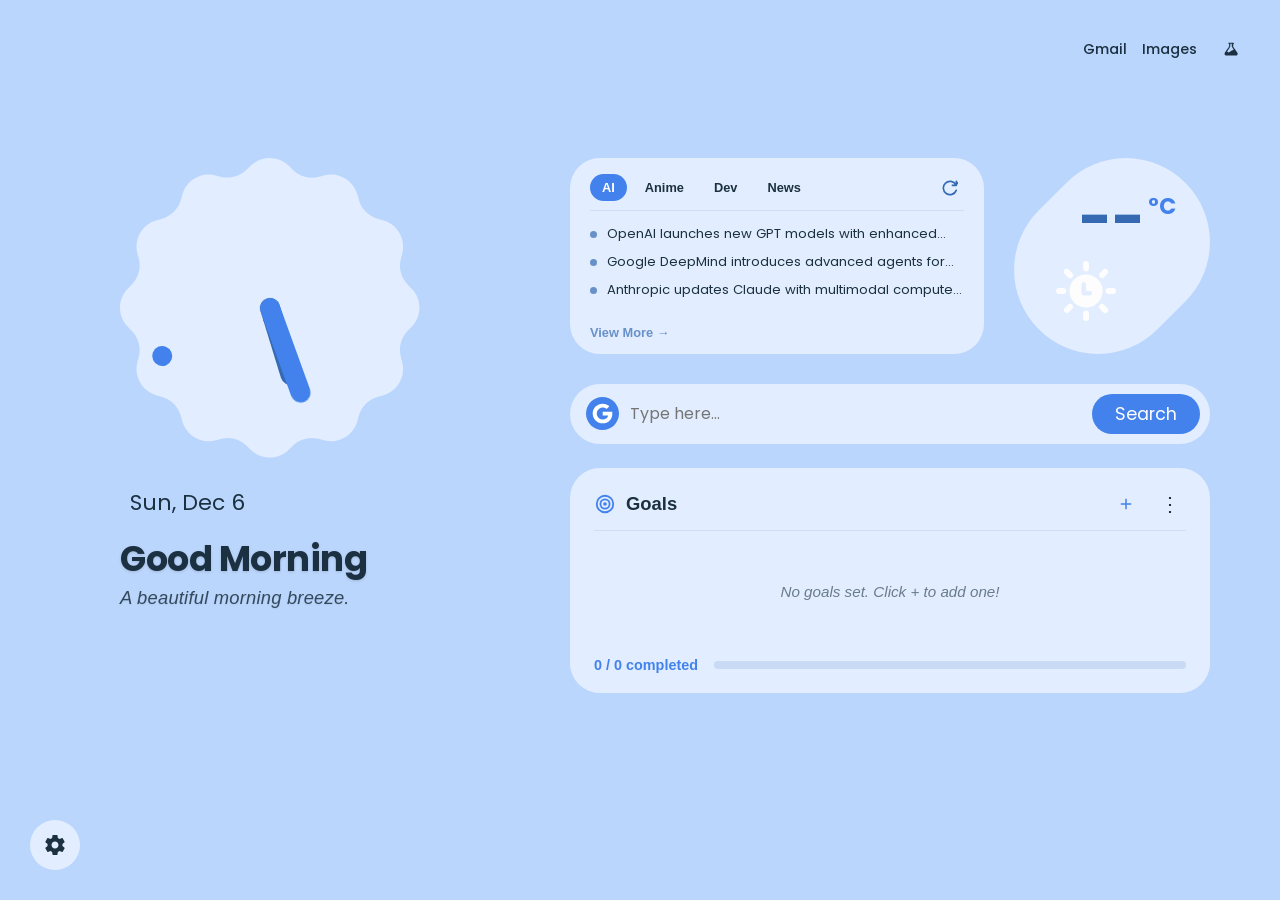
==== commit 400179c2: "Refactor search input, optimize dropdown and shortcuts list transitions, fix empty Edit Shortcuts vi" ====
--- a/index.html
+++ b/index.html
@@ -30,176 +30,47 @@
     <script defer src="scripts/widgets-transparency.js"></script>
     <script defer src="scripts/clock.js"></script>
     <script defer src="scripts/weather.js"></script>
+    <script defer src="scripts/news.js"></script>
     <script defer src="scripts/calendar.js"></script>
-    <script defer src="scripts/custom-text.js"></script>
     <script defer src="scripts/search.js"></script>
-    <script defer src="scripts/quotes.js"></script>
     <script defer src="scripts/shortcuts.js"></script>
     <script defer src="scripts/script.js"></script>
     <script defer src="scripts/search-suggestions.js"></script>
     <script defer src="scripts/ai-tools.js"></script>
-    <script defer src="scripts/bookmarks.js"></script>
-    <script defer src="scripts/todo-list.js"></script>
+    <script defer src="scripts/goals.js"></script>
     <script defer src="scripts/google-apps.js"></script>
-    <script defer src="scripts/voice-search.js"></script>
-    <script defer src="scripts/backup-restore.js"></script>
 
     <!-- LANGUAGES SCRIPTS -->
-    <script src="locales/pt.js"></script>
     <script src="locales/en.js"></script>
-    <script src="locales/ne.js"></script>
-    <script src="locales/es.js"></script>
-    <script src="locales/hi.js"></script>
-    <script src="locales/hu.js"></script>
-    <script src="locales/zh.js"></script>
-    <script src="locales/zh_TW.js"></script>
-    <script src="locales/cs.js"></script>
-    <script src="locales/it.js"></script>
-    <script src="locales/tr.js"></script>
-    <script src="locales/bn.js"></script>
-    <script src="locales/vi.js"></script>
-    <script src="locales/ru.js"></script>
-    <script src="locales/uz.js"></script>
-    <script src="locales/ja.js"></script>
-    <script src="locales/ko.js"></script>
-    <script src="locales/idn.js"></script>
-    <script src="locales/mr.js"></script>
-    <script src="locales/fr.js"></script>
-    <script src="locales/az.js"></script>
-    <script src="locales/sl.js"></script>
-    <script src="locales/ur.js"></script>
-    <script src="locales/de.js"></script>
-    <script src="locales/fa.js"></script>
-    <script src="locales/ar_SA.js"></script>
-    <script src="locales/el.js"></script>
-    <script src="locales/ta.js"></script>
-    <script src="locales/th.js"></script>
-    <script src="locales/pl.js"></script>
-    <script src="locales/uk.js"></script>
-    <script src="locales/sv.js"></script>
 </head>
 
 <body>
     <!-- --------------------- Loading Screen Starting --------------------- -->
     <img src="./images/Loading.png" id="LoadingScreen" fetchpriority="high" />
 
-    <!-- --------------------- ToDo List Setup Starting --------------------- -->
-    <!-- ToDo Icon -->
-    <div class="todoListCont" id="todoListCont">
-        <svg id="todoIcon" xmlns="http://www.w3.org/2000/svg" class="dot-icon" width="36" height="36"
-            viewBox="0 0 36 36">
-            <path style="transform: scale(0.9); transform-origin: center;"
-                d="M7 4C5.3 4 4 5.3 4 7v6c0 1.7 1.3 3 3 3h6c1.7 0 3-1.3 3-3V7c0-1.7-1.3-3-3-3Zm12 2c-.6 0-1 .4-1 1s.4 1 1 1h12c.6 0 1-.4 1-1s-.4-1-1-1Zm-6 1c.25 0 .5.1.7.3.4.4.4 1 0 1.4l-3 3c-.2.2-.4.3-.7.3-.3 0-.5-.1-.7-.3l-2-2c-.4-.4-.4-1 0-1.4.4-.4 1-.4 1.4 0L10 9.6l2.3-2.3c.2-.2.45-.3.7-.3Zm6 3c-.6 0-1 .4-1 1s.4 1 1 1h7c.6 0 1-.4 1-1s-.4-1-1-1zM7 20c-1.7 0-3 1.3-3 3v6c0 1.7 1.3 3 3 3h6c1.7 0 3-1.3 3-3v-6c0-1.7-1.3-3-3-3zm12 2c-.6 0-1 .4-1 1s.4 1 1 1h12c.6 0 1-.4 1-1s-.4-1-1-1zm0 4c-.6 0-1 .4-1 1s.4 1 1 1h7c.6 0 1-.4 1-1s-.4-1-1-1z" />
-        </svg>
-        <!-- Text to appear on hover -->
-        <span class="tooltip-text" id="todoListHover">ToDo List</span>
-    </div>
-
-    <!-- Centered Icon Container -->
-    <div id="todoContainer" class="todo-container" style="display: none;">
-        <h2 id="todoListHeading">To Do List</h2>
-        <div class="addTaskCont">
-            <input id="todoInput" placeholder="Add task..." type="text" autocomplete="off">
-            <div class="searchControls">
-                <!-- Add Button -->
-                <button id="todoAdd">+</button>
-            </div>
-        </div>
-        <ul class="todolist" id="todoullist">
-        </ul>
-    </div>
-
-    <!-- --------------------- Bookmark System --------------------- -->
-    <div style="display: none;">
-        <svg id="folderIconTemplate" xmlns="http://www.w3.org/2000/svg" width="18" height="18" viewBox="0 0 24 24">
-            <path fill="none" stroke="currentColor" stroke-linecap="round" stroke-linejoin="round" stroke-width="2"
-                d="M3 6v10.8c0 1.12 0 1.68.218 2.108a2 2 0 0 0 .874.874c.427.218.987.218 2.105.218h11.606c1.118 0 1.677 0 2.104-.218c.377-.192.683-.498.875-.874C21 18.48 21 17.92 21 16.8V9.2c0-1.12 0-1.68-.218-2.108a2 2 0 0 0-.874-.874C19.48 6 18.92 6 17.8 6H12M3 6h9M3 6a2 2 0 0 1 2-2h3.675c.489 0 .734 0 .964.055q.308.075.578.24c.202.124.375.297.72.643L12 6" />
+    <div id="menuButton">
+        <svg xmlns="http://www.w3.org/2000/svg" viewBox="0 0 24 24" fill="currentColor" class="settings-btn-icon"
+            style="width: 24px; height: 24px;">
+            <path
+                d="M19.43 12.98c.04-.32.07-.64.07-.98s-.03-.66-.07-.98l2.11-1.65c.19-.15.24-.42.12-.64l-2-3.46c-.12-.22-.39-.3-.61-.22l-2.49 1a8.45 8.45 0 0 0-1.69-.98l-.38-2.65C14.46 2.18 14.25 2 14 2h-4c-.25 0-.46.18-.49.42l-.38 2.65c-.61.25-1.17.59-1.69.98l-2.49-1c-.23-.09-.49 0-.61.22l-2 3.46c-.13.22-.07.49.12.64l2.11 1.65c-.04.32-.07.65-.07.98s.03.66.07.98l-2.11 1.65c-.19.15-.24.42-.12.64l2 3.46c.12.22.39.3.61.22l2.49-1c.52.4 1.08.73 1.69.98l.38 2.65c.03.24.24.42.49.42h4c.25 0 .46-.18.49-.42l.38-2.65c.61-.25 1.17-.59 1.69-.98l2.49 1c.23.09.49 0 .61-.22l2-3.46c.12-.22.07-.49-.12-.64l-2.11-1.65zM12 15.5c-1.93 0-3.5-1.57-3.5-3.5s1.57-3.5 3.5-3.5 3.5 1.57 3.5 3.5-1.57 3.5-3.5 3.5z" />
         </svg>
     </div>
 
-    <div class="bookmark-button" id="bookmarkButton">
-        <svg xmlns="http://www.w3.org/2000/svg" width="24" height="24" viewBox="0 0 24 24">
-            <path fill-rule="evenodd"
-                d="M7 2a3 3 0 0 0-3 3v15.138a1.5 1.5 0 0 0 2.244 1.303l5.26-3.006a1 1 0 0 1 .992 0l5.26 3.006A1.5 1.5 0 0 0 20 20.138V5a3 3 0 0 0-3-3z"
-                clip-rule="evenodd" />
-        </svg>
-        <!-- Text to appear on hover -->
-        <span class="tooltip-text" id="bookmarksHover">Bookmarks</span>
-    </div>
-    <div id="bookmarksContainer">
-        <div id="bookmarkSidebar" class="bookmark-sidebar">
-
-            <div class="topOutRoundCorner">
-                <svg viewBox="0 0 30 30" xmlns="http://www.w3.org/2000/svg">
-                    <path class="lessDark" d="M30 0L0 0C16.5685 0 30 13.4315 30 30L30 0Z" />
-                </svg>
-            </div>
-
-            <div class="bookmark-sidebar-header">
-                <h2 id="bookmarksHeading">Bookmarks</h2>
-            </div>
-            <div class="bookmark-search-container">
-                <input type="text" id="bookmarkSearch" placeholder="Search bookmark" />
-                <button id="clearSearchButton">✖</button>
-            </div>
-            <!-- Adding Sorting buttons along with View Container -->
-            <div class="bookmark-controls-container">
-                <div class="bookmark-control-group">
-                    <h3 id="bookmarkSortBy">Sort by</h3>
-                    <div class="button-group">
-                        <button id="sortAlphabetical" class="bookmark-sort-button active">A-Z</button>
-                        <button id="sortTimeAdded" class="bookmark-sort-button">Old-New</button>
-                    </div>
-                </div>
-
-                <div class="bookmark-control-group">
-                    <h3 id="bookmarkViewAs">View as</h3>
-                    <div class="button-group">
-                        <input type="checkbox" id="bookmarkGridCheckbox" hidden />
-                        <button id="bookmarkViewGrid" class="bookmark-view-as-button">Grid</button>
-                        <button id="bookmarkViewList" class="bookmark-view-as-button">List</button>
-                    </div>
-                </div>
-            </div>
-            <ul id="bookmarkList"></ul>
-        </div>
-    </div>
-
-    <!-- Edit Bookmark Modal -->
-    <div id="editBookmarkModal">
-        <div class="modal-content">
-            <h2 id="editBookmarkHeading">Edit Bookmark</h2>
-
-            <img id="editBookmarkFavicon" src="" alt="Favicon">
-
-            <div class="floating-label-field">
-                <input type="text" id="editBookmarkName" autocomplete="off" />
-                <label for="editBookmarkName" id="editBookmarkNameLabel">Bookmark Name</label>
-            </div>
-
-            <div class="floating-label-field">
-                <input type="url" id="editBookmarkURL" autocomplete="off" />
-                <label for="editBookmarkURL" id="editBookmarkURLLabel">Bookmark URL</label>
-            </div>
-
-            <div class="modal-buttons">
-                <button id="saveBookmarkChanges">Save</button>
-                <button id="cancelBookmarkEdit">Cancel</button>
-            </div>
-        </div>
-    </div>
-
-    <!----------------------- End of Bookmark System ----------------------->
+
+
+    <!----------------------- Google App Menu Setup Starting ----------------------->
 
     <!----------------------- Google App Menu Setup Starting ----------------------->
     <!-- Google Header Bar -->
     <div class="googleHeaderBar">
         <a href="https://mail.google.com" target="_blank" id="gmailHeaderLink">Gmail</a>
         <a href="https://images.google.com" target="_blank" id="imagesHeaderLink">Images</a>
-               <!-- Labs Link -->
+        <!-- Labs Link -->
         <a href="https://labs.google/?category=learn" target="_blank" class="header-icon" title="Labs">
-            <svg xmlns="http://www.w3.org/2000/svg" viewBox="0 0 64 64" width="24" height="24" style="width: 24px; height: 24px; vertical-align: middle;">
-                <path fill="currentColor" d="M25,15h14v1h-14z M25,16h15v1h-15z M25,17h15v1h-15z M27,18h3v1h-3z M34,18h4v1h-4z M27,19h3v1h-3z M34,19h4v1h-4z M27,20h3v1h-3z M34,20h4v1h-4z M27,21h3v1h-3z M34,21h4v1h-4z M27,22h3v1h-3z M34,22h4v1h-4z M27,23h3v1h-3z M34,23h4v1h-4z M27,24h3v1h-3z M34,24h4v1h-4z M26,25h4v1h-4z M35,25h3v1h-3z M26,26h3v1h-3z M35,26h3v1h-3z M25,27h4v1h-4z M35,27h4v1h-4z M25,28h3v1h-3z M36,28h4v1h-4z M24,29h4v1h-4z M37,29h3v1h-3z M23,30h4v1h-4z M37,30h4v1h-4z M23,31h3v1h-3z M38,31h4v1h-4z M22,32h4v1h-4z M39,32h4v1h-4z M21,33h4v1h-4z M39,33h4v1h-4z M20,34h4v1h-4z M37,34h7v1h-7z M20,35h4v1h-4z M35,35h10v1h-10z M19,36h4v1h-4z M33,36h12v1h-12z M18,37h4v1h-4z M32,37h14v1h-14z M18,38h4v1h-4z M30,38h17v1h-17z M17,39h6v1h-6z M29,39h18v1h-18z M16,40h8v1h-8z M26,40h22v1h-22z M16,41h33v1h-33z M15,42h34v1h-34z M15,43h35v1h-35z M15,44h35v1h-35z M15,45h35v1h-35z M15,46h34v1h-34z M16,47h33v1h-33z M17,48h31v1h-31z" />
+            <svg xmlns="http://www.w3.org/2000/svg" viewBox="0 0 64 64" width="24" height="24"
+                style="width: 24px; height: 24px; vertical-align: middle;">
+                <path fill="currentColor"
+                    d="M25,15h14v1h-14z M25,16h15v1h-15z M25,17h15v1h-15z M27,18h3v1h-3z M34,18h4v1h-4z M27,19h3v1h-3z M34,19h4v1h-4z M27,20h3v1h-3z M34,20h4v1h-4z M27,21h3v1h-3z M34,21h4v1h-4z M27,22h3v1h-3z M34,22h4v1h-4z M27,23h3v1h-3z M34,23h4v1h-4z M27,24h3v1h-3z M34,24h4v1h-4z M26,25h4v1h-4z M35,25h3v1h-3z M26,26h3v1h-3z M35,26h3v1h-3z M25,27h4v1h-4z M35,27h4v1h-4z M25,28h3v1h-3z M36,28h4v1h-4z M24,29h4v1h-4z M37,29h3v1h-3z M23,30h4v1h-4z M37,30h4v1h-4z M23,31h3v1h-3z M38,31h4v1h-4z M22,32h4v1h-4z M39,32h4v1h-4z M21,33h4v1h-4z M39,33h4v1h-4z M20,34h4v1h-4z M37,34h7v1h-7z M20,35h4v1h-4z M35,35h10v1h-10z M19,36h4v1h-4z M33,36h12v1h-12z M18,37h4v1h-4z M32,37h14v1h-14z M18,38h4v1h-4z M30,38h17v1h-17z M17,39h6v1h-6z M29,39h18v1h-18z M16,40h8v1h-8z M26,40h22v1h-22z M16,41h33v1h-33z M15,42h34v1h-34z M15,43h35v1h-35z M15,44h35v1h-35z M15,45h35v1h-35z M15,46h34v1h-34z M16,47h33v1h-33z M17,48h31v1h-31z" />
             </svg>
         </a>
 
@@ -216,16 +87,6 @@
 
     <!-- Centered Icon Container -->
     <div id="iconContainer" class="icon-container" style="display: none;">
-        <!-- Header for Favorites -->
-        <div class="fav-header">
-            <span class="fav-title">Google Apps</span>
-            <button class="fav-edit" id="favEditBtn" title="Rearrange Mode (Drag and Drop)">
-                <svg xmlns="http://www.w3.org/2000/svg" width="18" height="18" viewBox="0 0 24 24" fill="none" stroke="currentColor" stroke-width="2" stroke-linecap="round" stroke-linejoin="round">
-                    <path d="M12 20h9" />
-                    <path d="M16.5 3.5a2.12 2.12 0 0 1 3 3L7 19l-4 1 1-4Z" />
-                </svg>
-            </button>
-        </div>
         <!-- 1. Account -->
         <a href="https://myaccount.google.com/" class="icon-item">
             <div class="menuicon">
@@ -294,7 +155,8 @@
         <!-- 7. NotebookLM -->
         <a href="https://notebooklm.google.com/" class="icon-item">
             <div class="menuicon">
-                <img src="images/asset-preview.webp" alt="NotebookLM" style="width: 36px; height: 36px; border-radius: 50%; object-fit: cover;" />
+                <img src="images/asset-preview.webp" alt="NotebookLM"
+                    style="width: 36px; height: 36px; border-radius: 50%; object-fit: cover;" />
             </div>
             <div class="label short">NotebookLM</div>
         </a>
@@ -397,19 +259,52 @@
             <!-- ____________end of clock______________ -->
 
             <div class="ttteexxtt">
-                <div id="userText" contenteditable="true" spellcheck="false">Click here to edit</div>
                 <div id="date"></div>
+                <div id="userText" contenteditable="false" spellcheck="false" style="cursor: default;"></div>
             </div>
         </div>
         <!-- ---------end of leftDiv--------------- -->
 
         <div class="rightDiv" id="rightDiv">
             <!-- ---weather stuff--------- -->
-            <!-- ---Calendar Widget (formerly Weather)--------- -->
+            <!-- ---Weather Widget--------- -->
             <div class="topDiv" id="hideWeather">
-                <div class="lrectangle bgLightTint"></div>
-
-                <!-- rotating calendar block (rAndakar) -->
+                <!-- News Section -->
+                <div class="news-widget bgLightTint">
+                    <div class="news-header">
+                        <div class="news-tabs">
+                            <button class="news-tab active" data-category="ai" title="AI News"><span
+                                    class="tab-label">AI</span></button>
+                            <button class="news-tab" data-category="anime" title="Anime News"><span
+                                    class="tab-label">Anime</span></button>
+                            <button class="news-tab" data-category="dev" title="Developer News"><span
+                                    class="tab-label">Dev</span></button>
+                            <button class="news-tab" data-category="general" title="General News"><span
+                                    class="tab-label">News</span></button>
+                        </div>
+                        <button class="news-refresh-btn" id="newsRefreshBtn" title="Refresh News">
+                            <svg class="refresh-icon" width="16" height="16" viewBox="0 0 24 24" fill="none"
+                                stroke="currentColor" stroke-width="2.5" stroke-linecap="round" stroke-linejoin="round">
+                                <path d="M21.5 2v6h-6M21.34 15.57a10 10 0 1 1-.57-8.38l5.67-5.67" />
+                            </svg>
+                        </button>
+                    </div>
+                    <div class="news-list" id="newsList">
+                        <div class="news-skeleton">
+                            <div class="news-skeleton-item"><span class="skeleton-bullet"></span><span
+                                    class="skeleton-text"></span></div>
+                            <div class="news-skeleton-item"><span class="skeleton-bullet"></span><span
+                                    class="skeleton-text"></span></div>
+                            <div class="news-skeleton-item"><span class="skeleton-bullet"></span><span
+                                    class="skeleton-text"></span></div>
+                        </div>
+                    </div>
+                    <a href="https://news.google.com" target="_blank" class="news-read-more" id="newsReadMore">
+                        View More <span class="news-arrow">→</span>
+                    </a>
+                </div>
+
+                <!-- Weather blob -->
                 <div class="rAndakar">
                     <svg fill="none" height="100%" viewBox="0 0 288 288" width="100%"
                         xmlns="http://www.w3.org/2000/svg">
@@ -438,13 +333,13 @@
                     <div class="dropdown search-dropdown">
                         <!-- Default Search Engine -->
                         <button id="default-dropdown-item" style="cursor: pointer;" role="button" class="dropdown-btn">
-                            <div id="default-dropdown" data-default data-engine-name="default" data-engine="0"
+                            <div id="default-dropdown" data-default data-engine-name="google" data-engine="1"
                                 class="dropdown-item">
                                 <svg width="30" height="30">
-                                    <use href="#default-engine-icon" />
+                                    <use href="#google-engine-icon" />
                                 </svg>
-                                <span class="engine-name" id="defaultEngineDD">
-                                    Default
+                                <span class="engine-name" id="googleEngineDD">
+                                    Google
                                 </span>
                             </div>
                         </button>
@@ -473,7 +368,8 @@
                                 <span class="engine-name" id="redditEngineDD">Reddit</span>
                             </div>
 
-                            <div data-engine="8" data-engine-name="wikipedia" id="wikipedia-dropdown" class="dropdown-item">
+                            <div data-engine="8" data-engine-name="wikipedia" id="wikipedia-dropdown"
+                                class="dropdown-item">
                                 <svg width="30" height="30">
                                     <use href="#wikipedia-engine-icon" />
                                 </svg>
@@ -487,14 +383,16 @@
                                 <span class="engine-name" id="quoraEngineDD">Quora</span>
                             </div>
 
-                            <div data-engine="10" data-engine-name="pinterest" id="pinterest-dropdown" class="dropdown-item">
+                            <div data-engine="10" data-engine-name="stackoverflow" id="stackoverflow-dropdown"
+                                class="dropdown-item">
                                 <svg width="30" height="30">
-                                    <use href="#pinterest-engine-icon" />
+                                    <use href="#stackoverflow-engine-icon" />
                                 </svg>
-                                <span class="engine-name" id="pinterestEngineDD">Pinterest</span>
-                            </div>
-
-                            <div data-engine="11" data-engine-name="scholar" id="scholar-dropdown" class="dropdown-item">
+                                <span class="engine-name" id="stackoverflowEngineDD">Stack Overflow</span>
+                            </div>
+
+                            <div data-engine="11" data-engine-name="scholar" id="scholar-dropdown"
+                                class="dropdown-item">
                                 <svg width="30" height="30">
                                     <use href="#scholar-engine-icon" />
                                 </svg>
@@ -506,16 +404,9 @@
                 </div>
 
                 <div class="searchbar-content">
-                    <input id="searchQ" placeholder="Type here..." type="text" autocomplete="off">
+                    <input id="mainInput" placeholder="Type here..." type="text" autocomplete="off">
 
                     <div class="searchControls">
-                        <!-- Mic Icon -->
-                        <div class="micIcon" id="micIcon">
-                            <svg xmlns="http://www.w3.org/2000/svg" viewBox="0 -1 24 24" height="100%" width="100%">
-                                <path id="micIconPath" class="accentColor"
-                                    d="M12 14q-1.25 0-2.125-.875T9 11V5q0-1.25.875-2.125T12 2t2.125.875T15 5v6q0 1.25-.875 2.125T12 14m-1 7v-3.075q-2.6-.35-4.3-2.325T5 11h2q0 2.075 1.463 3.538T12 16t3.538-1.463T17 11h2q0 2.625-1.7 4.6T13 17.925V21z" />
-                            </svg>
-                        </div>
                         <!-- Search Button -->
                         <button id="enterBtn">Search</button>
                     </div>
@@ -524,13 +415,9 @@
             <div id="resultBox" class="resultBox bgLightTint" style="display: none;"></div>
             <!-- ----------end of searchbar-------------- -->
 
-            <!-- Search Engine SVG Definitions -->
-            <svg style="display: none;">
-                <symbol id="default-engine-icon" viewBox="0 0 24 24" xmlns="http://www.w3.org/2000/svg">
-                    <path style="transform: scale(0.95); transform-origin: center;"
-                        d="M12 22q-2.075 0-3.9-.788t-3.175-2.137T2.788 15.9T2 12t.788-3.9t2.137-3.175T8.1 2.788T12 2t3.9.788t3.175 2.137T21.213 8.1T22 12t-.788 3.9t-2.137 3.175t-3.175 2.138T12 22m0-2q3.35 0 5.675-2.325T20 12q0-.175-.012-.363t-.013-.312q-.125.725-.675 1.2T18 13h-2q-.825 0-1.412-.587T14 11v-1h-4V8q0-.825.588-1.412T12 6h1q0-.575.313-1.012t.762-.713q-.5-.125-1.012-.2T12 4Q8.65 4 6.325 6.325T4 12h5q1.65 0 2.825 1.175T13 16v1h-3v2.75q.5.125.988.188T12 20" />
-                </symbol>
-            </svg>
+
+
+
 
             <svg style="display: none;">
                 <symbol id="google-engine-icon" viewBox="0 0 28 28" xmlns="http://www.w3.org/2000/svg">
@@ -596,9 +483,9 @@
             </svg>
 
             <svg style="display: none;">
-                <symbol id="pinterest-engine-icon" viewBox="0 0 24 24" xmlns="http://www.w3.org/2000/svg">
-                    <path style="transform: scale(0.77); transform-origin: center;"
-                        d="M12 0C5.373 0 0 5.372 0 12c0 5.084 3.163 9.426 7.627 11.174-.105-.949-.2-2.405.042-3.441.218-.937 1.407-5.965 1.407-5.965s-.359-.719-.359-1.782c0-1.668.967-2.914 2.171-2.914 1.023 0 1.518.769 1.518 1.69 0 1.029-.655 2.568-.994 3.995-.283 1.194.599 2.169 1.777 2.169 2.133 0 3.772-2.249 3.772-5.495 0-2.873-2.064-4.882-5.012-4.882-3.414 0-5.418 2.561-5.418 5.207 0 1.031.397 2.138.893 2.738a.36.36 0 0 1 .083.345l-.333 1.36c-.053.22-.174.267-.402.161-1.499-.698-2.436-2.889-2.436-4.649 0-3.785 2.75-7.262 7.929-7.262 4.163 0 7.398 2.967 7.398 6.931 0 4.136-2.607 7.464-6.227 7.464-1.216 0-2.359-.632-2.75-1.378l-.748 2.853c-.271 1.043-1.002 2.35-1.492 3.146C9.57 23.812 10.763 24 12 24c6.627 0 12-5.373 12-12 0-6.628-5.373-12-12-12z" />
+                <symbol id="stackoverflow-engine-icon" viewBox="0 0 24 24" xmlns="http://www.w3.org/2000/svg">
+                    <path style="transform: scale(0.77); transform-origin: center;" fill="currentColor"
+                        d="M18.986 21.865v-6.404h2.24v8.644H2.925v-8.644h2.24v6.404h13.821zm-11.643-5.484h9.341v-2.24H7.343v2.24zm.76-5.817l8.839 3.09 1.12-3.2-8.839-3.09-1.12 3.2zm2.08-5.32l7.733 5.37 1.832-2.617-7.733-5.37-1.832 2.617zm3.84-4.27l5.96 7.29 2.617-2.14-5.96-7.29-2.617 2.14zm5.66-2.58l3.6 8.69 2.793-1.155-3.6-8.69-2.793 1.155z" />
                 </symbol>
             </svg>
 
@@ -610,27 +497,11 @@
             </svg>
 
             <!-- ----------search with------------------- -->
-            <div class="searchWithCont" style="visibility: hidden;" id="search-with-container">
+            <div class="searchWithCont" style="display: none;" id="search-with-container">
 
                 <div class="hint bgLightTint" id="searchWithHint"></div>
 
                 <div class="searchEnginesContainer">
-
-                    <div class="search-engine bgLightTint" data-category="search-with">
-                        <svg width="30" height="30" class="search-engine-icon">
-                            <use href="#default-engine-icon" />
-                        </svg>
-                        <label class="engine-name" id="defaultEngine">Default</label>
-                        <input checked class="radio-button" name="search-engine" type="radio" value="engine0">
-                    </div>
-
-                    <div class="search-engine bgLightTint" data-category="search-with">
-                        <svg width="30" height="30" class="search-engine-icon">
-                            <use href="#google-engine-icon" />
-                        </svg>
-                        <label class="engine-name" id="googleEngine">Google</label>
-                        <input class="radio-button" name="search-engine" type="radio" value="engine1">
-                    </div>
 
                     <div class="search-engine bgLightTint" data-category="search-on">
                         <svg width="30" height="30" class="search-engine-icon">
@@ -666,9 +537,9 @@
 
                     <div class="search-engine bgLightTint" data-category="search-on">
                         <svg width="30" height="30" class="search-engine-icon">
-                            <use href="#pinterest-engine-icon" />
+                            <use href="#stackoverflow-engine-icon" />
                         </svg>
-                        <label class="engine-name" id="pinterestEngine">Pinterest</label>
+                        <label class="engine-name" id="stackoverflowEngine">Stack Overflow</label>
                         <input class="radio-button" name="search-engine" type="radio" value="engine10">
                     </div>
 
@@ -683,20 +554,54 @@
                 </div>
             </div>
             <!-- ----------end of search with------------- -->
-            <div class="quotesCont" id="motivationalQuotesCont">
-                <div class="quotesContainer">
-                </div>
-                <div class="authorWrapper">
-                    <div class="authorName"><span></span></div>
-                    <div class="qtRounder">
-                        <svg viewBox="0 0 30 30" xmlns="http://www.w3.org/2000/svg">
-                            <path class="lessDark targeted" d="M30 0L0 0C16.5685 0 30 13.4315 30 30L30 0Z" />
+            <!-- ----------Goals / Progress Tracker Widget-------------- -->
+            <div class="goals-widget bgLightTint" id="goalsWidget">
+                <div class="goals-header">
+                    <div class="goals-title-wrapper">
+                        <svg class="goals-icon" xmlns="http://www.w3.org/2000/svg" width="22" height="22"
+                            viewBox="0 0 24 24">
+                            <path class="accentColor" fill="currentColor"
+                                d="M12 2A10 10 0 0 0 2 12a10 10 0 0 0 10 10a10 10 0 0 0 10-10A10 10 0 0 0 12 2m0 2a8 8 0 0 1 8 8a8 8 0 0 1-8 8a8 8 0 0 1-8-8a8 8 0 0 1 8-8m0 2a6 6 0 0 0-6 6a6 6 0 0 0 6 6a6 6 0 0 0 6-6a6 6 0 0 0-6-6m0 2a4 4 0 0 1 4 4a4 4 0 0 1-4 4a4 4 0 0 1-4-4a4 4 0 0 1 4-4m0 2a2 2 0 0 0-2 2a2 2 0 0 0 2 2a2 2 0 0 0 2-2a2 2 0 0 0-2-2z" />
                         </svg>
-                    </div>
-                    <div class="qtRounder2">
-                        <svg viewBox="0 0 30 30" xmlns="http://www.w3.org/2000/svg">
-                            <path class="lessDark targeted" d="M30 0L0 0C16.5685 0 30 13.4315 30 30L30 0Z" />
-                        </svg>
+                        <span class="goals-title" id="goalsWidgetTitle">Goals</span>
+                    </div>
+                    <div class="goals-header-actions">
+                        <!-- Input field to add goals (hidden by default) -->
+                        <div class="goals-input-container" id="goalsInputContainer" style="display: none;">
+                            <input type="text" id="newGoalInput" placeholder="Add new goal..." autocomplete="off">
+                            <button id="saveGoalBtn" title="Save Goal">
+                                <svg xmlns="http://www.w3.org/2000/svg" width="16" height="16" viewBox="0 0 24 24"
+                                    fill="none" stroke="currentColor" stroke-width="3.5" stroke-linecap="round"
+                                    stroke-linejoin="round">
+                                    <polyline points="20 6 9 17 4 12"></polyline>
+                                </svg>
+                            </button>
+                        </div>
+                        <button class="goals-add-btn" id="goalsAddBtn" title="Add Goal">
+                            <svg xmlns="http://www.w3.org/2000/svg" width="18" height="18" viewBox="0 0 24 24"
+                                fill="currentColor">
+                                <path d="M19 13h-6v6h-2v-6H5v-2h6V5h2v6h6v2z" />
+                            </svg>
+                        </button>
+                        <div class="goals-dropdown-container">
+                            <button class="goals-more-btn" id="goalsMoreBtn" title="More Actions">⋮</button>
+                            <div class="goals-dropdown" id="goalsDropdown">
+                                <button class="goals-dropdown-item" id="clearCompletedGoalsAction">Clear
+                                    Completed</button>
+                                <button class="goals-dropdown-item" id="resetGoalsAction">Reset All</button>
+                            </div>
+                        </div>
+                    </div>
+                </div>
+
+                <ul class="goals-list" id="goalsWidgetList">
+                    <!-- Loaded dynamically via JavaScript -->
+                </ul>
+
+                <div class="goals-footer">
+                    <span class="goals-progress-text" id="goalsProgressText">0 / 0 completed</span>
+                    <div class="goals-progress-bar-container">
+                        <div class="goals-progress-bar" id="goalsProgressBar" style="width: 0%;"></div>
                     </div>
                 </div>
             </div>
@@ -994,15 +899,9 @@
                                             <div class="infoText" id="shortcutsInfoText">Choose which shortcuts get
                                                 shown</div>
                                         </div>
-                                        <label class="switch">
-                                            <button id="shortcutEditButton">
-                                                <svg xmlns="http://www.w3.org/2000/svg" width="24" height="24"
-                                                    viewBox="0 0 24 24"
-                                                    style="transform: scale(1.1); transform-origin: center;">
-                                                    <path
-                                                        d="M12 21q-.425 0-.712-.288T11 20v-4q0-.425.288-.712T12 15t.713.288T13 16v1h7q.425 0 .713.288T21 18t-.288.713T20 19h-7v1q0 .425-.288.713T12 21m-8-2q-.425 0-.712-.288T3 18t.288-.712T4 17h4q.425 0 .713.288T9 18t-.288.713T8 19zm4-4q-.425 0-.712-.288T7 14v-1H4q-.425 0-.712-.288T3 12t.288-.712T4 11h3v-1q0-.425.288-.712T8 9t.713.288T9 10v4q0 .425-.288.713T8 15m4-2q-.425 0-.712-.288T11 12t.288-.712T12 11h8q.425 0 .713.288T21 12t-.288.713T20 13zm4-4q-.425 0-.712-.288T15 8V4q0-.425.288-.712T16 3t.713.288T17 4v1h3q.425 0 .713.288T21 6t-.288.713T20 7h-3v1q0 .425-.288.713T16 9M4 7q-.425 0-.712-.288T3 6t.288-.712T4 5h8q.425 0 .713.288T13 6t-.288.713T12 7z" />
-                                                </svg>
-                                            </button>
+                                        <label class="switch" style="width: auto;">
+                                            <button id="shortcutEditButton"
+                                                style="background: transparent; border: none; cursor: pointer; color: var(--darkerColor-blue); font-weight: 500; font-size: 0.95rem;">Manage</button>
                                         </label>
                                     </div>
 
@@ -1034,17 +933,6 @@
                                 <div class="sectionInner">
                                     <div class="ttcont">
                                         <div class="texts">
-                                            <div class="bigText" id="bookmarksText">Bookmarks</div>
-                                            <div class="infoText" id="bookmarksInfo">Show bookmarks sidebar</div>
-                                        </div>
-                                        <label class="switch">
-                                            <input id="bookmarksCheckbox" type="checkbox">
-                                            <span class="toggle"></span>
-                                        </label>
-                                    </div>
-
-                                    <div class="ttcont">
-                                        <div class="texts">
                                             <div class="bigText" id="ai_tools_button">AI Tools</div>
                                             <div class="infoText" id="enable_ai_tools">Show shortcuts for AI tools</div>
                                         </div>
@@ -1060,15 +948,9 @@
                                             <div class="infoText" id="aiToolsSettingsInfo">Select which AI tools to
                                                 display</div>
                                         </div>
-                                        <label class="switch">
-                                            <button id="aiToolsEditButton">
-                                                <svg xmlns="http://www.w3.org/2000/svg" width="24" height="24"
-                                                    viewBox="0 0 24 24"
-                                                    style="transform: scale(1.1); transform-origin: center;">
-                                                    <path
-                                                        d="M12 21q-.425 0-.712-.288T11 20v-4q0-.425.288-.712T12 15t.713.288T13 16v1h7q.425 0 .713.288T21 18t-.288.713T20 19h-7v1q0 .425-.288.713T12 21m-8-2q-.425 0-.712-.288T3 18t.288-.712T4 17h4q.425 0 .713.288T9 18t-.288.713T8 19zm4-4q-.425 0-.712-.288T7 14v-1H4q-.425 0-.712-.288T3 12t.288-.712T4 11h3v-1q0-.425.288-.712T8 9t.713.288T9 10v4q0 .425-.288.713T8 15m4-2q-.425 0-.712-.288T11 12t.288-.712T12 11h8q.425 0 .713.288T21 12t-.288.713T20 13zm4-4q-.425 0-.712-.288T15 8V4q0-.425.288-.712T16 3t.713.288T17 4v1h3q.425 0 .713.288T21 6t-.288.713T20 7h-3v1q0 .425-.288.713T16 9M4 7q-.425 0-.712-.288T3 6t.288-.712T4 5h8q.425 0 .713.288T13 6t-.288.713T12 7z" />
-                                                </svg>
-                                            </button>
+                                        <label class="switch" style="width: auto;">
+                                            <button id="aiToolsEditButton"
+                                                style="background: transparent; border: none; cursor: pointer; color: var(--darkerColor-blue); font-weight: 500; font-size: 0.95rem;">Manage</button>
                                         </label>
                                     </div>
 
@@ -1084,13 +966,16 @@
                                         </label>
                                     </div>
 
+
+
                                     <div class="ttcont">
                                         <div class="texts">
-                                            <div class="bigText" id="todoListText">To Do List</div>
-                                            <div class="infoText" id="todoListInfo">Show a daily To Do list</div>
+                                            <div class="bigText" id="goalsWidgetText">Goals Widget</div>
+                                            <div class="infoText" id="goalsWidgetInfo">Show a dynamic Goals & Progress
+                                                Tracker</div>
                                         </div>
                                         <label class="switch">
-                                            <input id="todoListCheckbox" type="checkbox">
+                                            <input id="goalsWidgetCheckbox" type="checkbox">
                                             <span class="toggle"></span>
                                         </label>
                                     </div>
@@ -1145,28 +1030,21 @@
                                             </label>
                                         </div>
 
-                                        <div class="ttcont" id="greetingField">
-                                            <div class="texts">
-                                                <div class="bigText" id="greetingtitle">Greeting</div>
-                                                <div class="infoText" id="greetinginfo">Show greeting below custom text
+                                        <div class="ttcont unflex" id="greetingField">
+                                            <div
+                                                style="display: flex; justify-content: space-between; align-items: center; width: 100%;">
+                                                <div class="texts">
+                                                    <div class="bigText" id="greetingtitle">Greeting</div>
+                                                    <div class="infoText" id="greetinginfo">Show greeting below date
+                                                    </div>
                                                 </div>
-                                            </div>
-                                            <label class="switch">
-                                                <input id="greetingcheckbox" type="checkbox">
-                                                <span class="toggle"></span>
-                                            </label>
-                                        </div>
-
-                                        <div class="ttcont">
-                                            <div class="texts">
-                                                <div class="bigText" id="userTextTitle">Customizable Text</div>
-                                                <div class="infoText" id="userTextInfo">Show custom text below the clock
-                                                </div>
-                                            </div>
-                                            <label class="switch">
-                                                <input id="userTextCheckbox" type="checkbox">
-                                                <span class="toggle"></span>
-                                            </label>
+                                                <label class="switch">
+                                                    <input id="greetingcheckbox" type="checkbox">
+                                                    <span class="toggle"></span>
+                                                </label>
+                                            </div>
+                                            <input id="greetingUsername" placeholder="Enter username" type="text"
+                                                autocomplete="off">
                                         </div>
                                     </div>
                                 </div>
@@ -1183,18 +1061,7 @@
                                 </div>
 
                                 <div class="sectionInner">
-                                    <div class="ttcont">
-                                        <div class="texts">
-                                            <div class="bigText" id="micIconTitle">Hide Microphone Icon</div>
-                                            <div class="infoText" id="micIconInfo">If voice typing is not working</div>
-                                        </div>
-                                        <label class="switch">
-                                            <input id="micIconCheckbox" type="checkbox">
-                                            <span class="toggle"></span>
-                                        </label>
-                                    </div>
-
-                                    <div class="ttcont">
+                                    <div class="ttcont" style="display: none;">
                                         <div class="texts">
                                             <div class="bigText" id="hideSearchWith">Hide Search Engines</div>
                                             <div class="infoText" id="hideSearchWithInfo">Switch between search engines
@@ -1206,31 +1073,7 @@
                                         </label>
                                     </div>
 
-                                    <div class="ttcont" id="quotesToggle">
-                                        <div class="texts">
-                                            <div class="bigText" id="motivationalQuotesText">Motivational Quotes</div>
-                                            <div class="infoText" id="motivationalQuotesInfo">Show quotes below the
-                                                searchbar</div>
-                                        </div>
-                                        <label class="switch">
-                                            <input id="motivationalQuotesCheckbox" type="checkbox">
-                                            <span class="toggle"></span>
-                                        </label>
-                                    </div>
-
-                                    <div class="quotesOptions">
-                                        <div class="ttcont" id="newQuoteOnRefreshToggle">
-                                            <div class="texts">
-                                                <div class="bigText" id="newQuoteOnRefreshText">Daily Quote</div>
-                                                <div class="infoText" id="newQuoteOnRefreshInfo">Show one quote per day
-                                                    instead of refreshing each time</div>
-                                            </div>
-                                            <label class="switch">
-                                                <input id="newQuoteOnRefreshCheckbox" type="checkbox">
-                                                <span class="toggle"></span>
-                                            </label>
-                                        </div>
-                                    </div>
+
 
                                     <div class="ttcont" id="searchSuggestionsHeader">
                                         <div class="texts">
@@ -1520,79 +1363,15 @@
                             <div class="sectionInner">
                                 <!-- start of languageSelector -->
                                 <div class="languageSection">
-                                    <div class="languageIcon">
-                                        <svg height="100%" width="30px" viewBox="0 0 16 16"
-                                            xmlns="http://www.w3.org/2000/svg">
-                                            <g id="languageSelectorIconSvg" class="accentColor">
-                                                <path
-                                                    d="M4.545 6.714L4.11 8H3l1.862-5h1.284L8 8H6.833l-.435-1.286zm1.634-.736L5.5 3.956h-.049l-.679 2.022z" />
-                                                <path
-                                                    d="M0 2a2 2 0 0 1 2-2h7a2 2 0 0 1 2 2v3h3a2 2 0 0 1 2 2v7a2 2 0 0 1-2 2H7a2 2 0 0 1-2-2v-3H2a2 2 0 0 1-2-2zm2-1a1 1 0 0 0-1 1v7a1 1 0 0 0 1 1h7a1 1 0 0 0 1-1V2a1 1 0 0 0-1-1zm7.138 9.995q.289.451.63.846c-.748.575-1.673 1.001-2.768 1.292c.178.217.451.635.555.867c1.125-.359 2.08-.844 2.886-1.494c.777.665 1.739 1.165 2.93 1.472c.133-.254.414-.673.629-.89c-1.125-.253-2.057-.694-2.82-1.284c.681-.747 1.222-1.651 1.621-2.757H14V8h-3v1.047h.765c-.318.844-.74 1.546-1.272 2.13a6 6 0 0 1-.415-.492a2 2 0 0 1-.94.31" />
-                                            </g>
-                                        </svg>
-                                    </div>
+
 
                                     <!-- LANGUAGE SELECTION OPTIONS -->
                                     <select class="languageSelector" id="languageSelector">
-                                        <option value="ar_SA">Arabic (العربية)</option>
-                                        <option value="az">Azerbaijani (Azərbaycanca)</option>
-                                        <option value="bn">Bangla (বাংলা)</option>
-                                        <option value="zh">Chinese (Simplified) (简体中文)</option>
-                                        <option value="zh_TW">Chinese (Traditional) (繁體中文)</option>
-                                        <option value="cs">Czech (Čeština)</option>
                                         <option value="en">English (ENGLISH)</option>
-                                        <option value="fr">French (Français)</option>
-                                        <option value="de">German (Deutsch)</option>
-                                        <option value="el">Greek (Ελληνικά)</option>
-                                        <option value="hi">Hindi (हिन्दी)</option>
-                                        <option value="hu">Hungarian (Magyar)</option>
-                                        <option value="idn">Indonesian (Bahasa Indonesia)</option>
-                                        <option value="it">Italian (Italiano)</option>
-                                        <option value="ja">Japanese (日本語)</option>
-                                        <option value="ko">Korean (한국어)</option>
-                                        <option value="mr">Marathi (मराठी)</option>
-                                        <option value="ne">Nepali (नेपाली)</option>
-                                        <option value="fa">Persian (فارسی)</option>
-                                        <option value="pl">Polish (Polski)</option>
-                                        <option value="pt">Portuguese (Brazil) (Português)</option>
-                                        <option value="ru">Russian (Русский)</option>
-                                        <option value="sl">Slovenian (Slovenščina)</option>
-                                        <option value="es">Spanish (Español)</option>
-                                        <option value="sv">Swedish (Svenska)</option>
-                                        <option value="ta">Tamil (தமிழ்)</option>
-                                        <option value="th">Thai (ภาษาไทย)</option>
-                                        <option value="tr">Turkish (Türkçe)</option>
-                                        <option value="uk">Ukrainian (Українська)</option>
-                                        <option value="ur">Urdu (اردو)</option>
-                                        <option value="uz">Uzbek (O'zbek)</option>
-                                        <option value="vi">Vietnamese (Tiếng Việt)</option>
-                                        <!-- Place new language alphabetically -->
                                     </select>
                                     <!-- end of languageSelector -->
                                 </div>
 
-                                <!-- Settings -->
-                                <div class="backupRestoreContainer">
-                                    <button class="backupRestoreBtn" id="backupBtn">
-                                        <svg xmlns="http://www.w3.org/2000/svg" width="24" height="24"
-                                            viewBox="0 0 24 24">
-                                            <path fill="currentColor"
-                                                d="M6.5 20q-2.275 0-3.887-1.575T1 14.575q0-1.95 1.175-3.475T5.25 9.15q.625-2.3 2.5-3.725T12 4q2.925 0 4.963 2.038T19 11q1.725.2 2.863 1.488T23 15.5q0 1.875-1.312 3.188T18.5 20H13q-.825 0-1.412-.587T11 18v-5.15L9.4 14.4L8 13l4-4l4 4l-1.4 1.4l-1.6-1.55V18h5.5q1.05 0 1.775-.725T21 15.5t-.725-1.775T18.5 13H17v-2q0-2.075-1.463-3.538T12 6T8.463 7.463T7 11h-.5q-1.45 0-2.475 1.025T3 14.5t1.025 2.475T6.5 18H9v2zm5.5-7" />
-                                        </svg>
-                                        <span id="backupText">Backup</span>
-                                    </button>
-
-                                    <button class="backupRestoreBtn" id="restoreBtn">
-                                        <svg xmlns="http://www.w3.org/2000/svg" width="24" height="24"
-                                            viewBox="0 0 24 24">
-                                            <path fill="currentColor"
-                                                d="M13.25 3a9.003 9.003 0 0 0-9.26 9H2.2c-.45 0-.67.54-.35.85l2.79 2.8c.2.2.51.2.71 0l2.79-2.8c.32-.31.09-.85-.35-.85h-1.8c0-3.9 3.18-7.05 7.1-7c3.72.05 6.85 3.18 6.9 6.9c.05 3.91-3.1 7.1-7 7.1c-1.61 0-3.1-.55-4.28-1.48a.994.994 0 0 0-1.32.08c-.42.43-.39 1.13.08 1.5a8.93 8.93 0 0 0 5.52 1.9c5.05 0 9.14-4.17 9-9.26c-.13-4.69-4.05-8.61-8.74-8.74m-.51 5c-.41 0-.75.34-.75.75v3.68c0 .35.19.68.49.86l3.12 1.85c.36.21.82.09 1.03-.26c.21-.36.09-.82-.26-1.03l-2.88-1.71v-3.4c0-.4-.33-.74-.75-.74" />
-                                        </svg>
-                                        <span id="restoreText">Restore</span>
-                                    </button>
-                                </div>
-
-                                <input type="file" id="fileInput" accept=".json" style="display: none;">
 
                                 <button class="resetbtn" id="resetsettings">Reset Settings</button>
 
@@ -1659,38 +1438,100 @@
 
                 </div>
                 <!-- end of page 1 -->
-                <div class="page" id="shortcutEditPage">
-                    <div class="topBar">
-                        <button id="backButton">
+            </div>
+            <div class="page" id="shortcutEditPage">
+                <div class="topBar">
+                    <button id="backButton">
+                        <svg xmlns="http://www.w3.org/2000/svg" width="24" height="24" viewBox="0 0 24 24">
+                            <path
+                                d="M21 11H6.414l5.293-5.293l-1.414-1.414L2.586 12l7.707 7.707l1.414-1.414L6.414 13H21z" />
+                        </svg>
+                    </button>
+                    <div class="rightButtons">
+                        <button id="newShortcutButton">
+                            <svg xmlns="http://www.w3.org/2000/svg" width="24" height="24" viewBox="0 0 24 24">
+                                <path d="M3 13h8v8h2v-8h8v-2h-8V3h-2v8H3z" />
+                            </svg>
+                        </button>
+                        <button id="resetButton">
                             <svg xmlns="http://www.w3.org/2000/svg" width="24" height="24" viewBox="0 0 24 24">
                                 <path
-                                    d="M21 11H6.414l5.293-5.293l-1.414-1.414L2.586 12l7.707 7.707l1.414-1.414L6.414 13H21z" />
+                                    d="M13 15.75v-1.5h4v1.5zM14.5 21v-1.25H13v-1.5h1.5V17H16v4zm2.5-1.25v-1.5h4v1.5zM18 17v-4h1.5v1.25H21v1.5h-1.5V17zm2.775-7H18.7q-.65-2.2-2.475-3.6T12 5Q9.075 5 7.037 7.038T5 12q0 1.8.813 3.3T8 17.75V15h2v6H4v-2h2.35Q4.8 17.75 3.9 15.938T3 12q0-1.875.713-3.512t1.924-2.85t2.85-1.925T12 3q3.225 0 5.663 1.988T20.775 10" />
                             </svg>
                         </button>
-                        <div class="rightButtons">
-                            <button id="newShortcutButton">
-                                <svg xmlns="http://www.w3.org/2000/svg" width="24" height="24" viewBox="0 0 24 24">
-                                    <path d="M3 13h8v8h2v-8h8v-2h-8V3h-2v8H3z" />
-                                </svg>
-                            </button>
-                            <button id="resetButton">
-                                <svg xmlns="http://www.w3.org/2000/svg" width="24" height="24" viewBox="0 0 24 24">
-                                    <path
-                                        d="M13 15.75v-1.5h4v1.5zM14.5 21v-1.25H13v-1.5h1.5V17H16v4zm2.5-1.25v-1.5h4v1.5zM18 17v-4h1.5v1.25H21v1.5h-1.5V17zm2.775-7H18.7q-.65-2.2-2.475-3.6T12 5Q9.075 5 7.037 7.038T5 12q0 1.8.813 3.3T8 17.75V15h2v6H4v-2h2.35Q4.8 17.75 3.9 15.938T3 12q0-1.875.713-3.512t1.924-2.85t2.85-1.925T12 3q3.225 0 5.663 1.988T20.775 10" />
-                                </svg>
-                            </button>
-                        </div>
-                    </div>
+                    </div>
+                </div>
+                <div class="shortcut-settings-tabs">
+                    <button class="settings-tab active" id="shortcutsTabBtn">Shortcuts</button>
+                    <button class="settings-tab" id="foldersTabBtn">Folders</button>
+                </div>
+                <div id="shortcutsSettingsView">
                     <div class="pageTitle" id="editShortcutsList">Saved Shortcuts</div>
                     <div id="editShortcutsListInfo">You can add new shortcuts by clicking the "+" icon or edit
                         existing ones by clicking on the shortcut name or URL</div>
                     <div id="shortcutList"></div>
                 </div>
+                <div id="foldersSettingsView" style="display: none;">
+                    <div class="pageTitle" id="editFoldersTitle">Workspaces & Folders</div>
+                    <div id="editFoldersListInfo">Organize your favorite websites into folders for quick access. Drag
+                        and drop to reorder.</div>
+                    <div id="folderList"></div>
+                    <button id="addFolderBtn" class="premium-btn">+ Add Folder</button>
+
+                    <!-- Folder Editor Detail view -->
+                    <div id="folderDetailsView" style="display: none;">
+                        <button id="folderDetailsBackBtn" class="back-link">← Back to Folders</button>
+                        <h3 id="folderDetailsTitle">Edit Folder</h3>
+                        <div class="form-group">
+                            <label for="folderNameInput">Folder Name</label>
+                            <input type="text" id="folderNameInput" placeholder="e.g. AI Tools">
+                        </div>
+                        <div class="form-group">
+                            <label>Folder Color Preset</label>
+                            <div class="color-presets-container">
+                                <span class="color-preset" style="background-color: var(--accentColor-blue);"
+                                    data-color="blue"></span>
+                                <span class="color-preset" style="background-color: #f44336;" data-color="red"></span>
+                                <span class="color-preset" style="background-color: #4caf50;" data-color="green"></span>
+                                <span class="color-preset" style="background-color: #ff9800;"
+                                    data-color="orange"></span>
+                                <span class="color-preset" style="background-color: #9c27b0;"
+                                    data-color="purple"></span>
+                                <span class="color-preset" style="background-color: #00bcd4;" data-color="cyan"></span>
+                            </div>
+                        </div>
+
+                        <h4>Websites inside this Folder</h4>
+                        <div id="folderWebsitesList"></div>
+                        <button id="addWebsiteBtn" class="premium-btn">+ Add Website</button>
+
+                        <!-- Website Form inside folder -->
+                        <div id="websiteForm" style="display: none;" class="modal-form">
+                            <h4 id="websiteFormTitle">Add Website</h4>
+                            <div class="form-group">
+                                <label for="webNameInput">Website Name</label>
+                                <input type="text" id="webNameInput" placeholder="e.g. LeetCode">
+                            </div>
+                            <div class="form-group">
+                                <label for="webUrlInput">Website URL</label>
+                                <input type="text" id="webUrlInput" placeholder="e.g. leetcode.com">
+                            </div>
+                            <div class="form-group">
+                                <label for="webIconInput">Custom Icon URL / SVG (Optional)</label>
+                                <input type="text" id="webIconInput" placeholder="Leave empty for auto-fetch">
+                            </div>
+                            <div class="form-buttons">
+                                <button id="saveWebsiteBtn" class="premium-btn">Save</button>
+                                <button id="cancelWebsiteBtn" class="cancel-btn">Cancel</button>
+                            </div>
+                        </div>
+                    </div>
+                </div>
             </div>
         </div>
     </div>
-    <!-- ------end of Menu-bar----------- -->
-    <div id="menuButton"></div>
+    </div>
+
     <!-- ending-of-body -->
 
 </body>
--- a/style.css
+++ b/style.css
@@ -370,8 +370,8 @@
 	align-items: center;
 	gap: 15px;
 	z-index: 99;
-	font-family: system-ui, -apple-system, sans-serif;
-	font-size: 0.95rem;
+	font-family: var(--main-font-family);
+	font-size: 0.9rem;
 }
 
 .googleHeaderBar a {
@@ -382,7 +382,8 @@
 }
 
 .googleHeaderBar a:hover {
-	opacity: 0.8;
+	opacity: 0.85;
+	text-decoration: underline;
 }
 
 body[data-bg="wallpaper"] .googleHeaderBar a {
@@ -1586,6 +1587,7 @@
 	height: fit-content;
 	/* background-color: #17a638; */
 	/* always leave enough space for the shortcuts bar at the bottom */
+	padding-top: 60px;
 	padding-bottom: calc(var(--shortcut-size) + var(--gap) * 2);
 }
 
@@ -1708,7 +1710,6 @@
 	overflow-y: scroll;
 	text-overflow: ellipsis;
 	scrollbar-width: none;
-	margin-bottom: 10px;
 	background-color: var(--bg-color-blue);
 	padding: 3px 10px;
 	width: fit-content;
@@ -1734,6 +1735,7 @@
 	padding: 3px 10px;
 	width: fit-content;
 	border-radius: 10px;
+	margin-bottom: 10px;
 }
 
 /* When wallpaper is active */
@@ -2156,7 +2158,7 @@
 	padding-inline-end: 10px;
 }
 
-#searchQ {
+#mainInput {
 	flex-grow: 1;
 	height: 80%;
 	top: 0;
@@ -2173,11 +2175,11 @@
 }
 
 /* Default placeholder color */
-#searchQ::placeholder {
+#mainInput::placeholder {
 	color: #757575;
 }
 
-body[data-bg="wallpaper"] #searchQ::placeholder {
+body[data-bg="wallpaper"] #mainInput::placeholder {
 	color: color-mix(in srgb, #757575 calc(var(--transparency) + 10%), #000);
 }
 
@@ -2338,8 +2340,8 @@
 .searchEnginesContainer {
 	position: relative;
 	z-index: 1;
-	display: flex;
-	flex-wrap: wrap;
+	display: grid;
+	grid-template-columns: repeat(2, 1fr);
 	gap: 20px;
 	padding-inline-start: 20px;
 	opacity: 1;
@@ -3193,6 +3195,39 @@
 	transition: all 0.6s;
 }
 
+#shortcutEditPage {
+	width: 100%;
+	height: 100%;
+	padding: 0 var(--gap) var(--gap) var(--gap);
+	position: absolute;
+	top: 0;
+	left: 0;
+	background-color: var(--accentLightTint-blue);
+	overflow-y: auto;
+	overflow-x: hidden;
+	scroll-behavior: smooth;
+	transition: all 0.6s;
+	z-index: 10;
+}
+
+#shortcutEditPage::-webkit-scrollbar {
+	width: 6px;
+}
+
+#shortcutEditPage::-webkit-scrollbar-track {
+	background: transparent;
+}
+
+#shortcutEditPage::-webkit-scrollbar-thumb {
+	background: var(--darkColor-blue);
+	border-radius: 3px;
+}
+
+#shortcutEditPage::-webkit-scrollbar-thumb:hover {
+	background: var(--darkerColor-blue);
+	border-radius: 3px;
+}
+
 /* -----------Scrollbar for menu---------------- */
 /* For WebKit browsers (Chrome, Safari) */
 .menuCont .optCont::-webkit-scrollbar {
@@ -4389,12 +4424,21 @@
 	height: 50px;
 	background-color: var(--accentLightTint-blue);
 	border-radius: 50%;
-	border: 6px solid var(--accentLightTint-blue);
-	box-shadow:
-		inset 0 0 0 4px var(--darkColor-blue),
-		inset 0 0 0 9.7px var(--accentLightTint-blue),
-		inset 0 0 0 40px var(--darkColor-blue);
 	cursor: pointer;
+	display: flex;
+	align-items: center;
+	justify-content: center;
+	transition: all 0.3s ease;
+	border: none;
+	box-shadow: none;
+}
+
+#menuButton svg {
+	transition: transform 0.4s ease;
+}
+
+#menuButton:hover svg {
+	transform: rotate(45deg);
 }
 
 /* ---------------------- */
@@ -4403,67 +4447,32 @@
 	width: 42px;
 	height: 42px;
 	min-width: 42px;
-	max-width: fit-content;
-	/* Set max-width to fit-content initially */
 	background-color: var(--bg-color-blue);
 	color: var(--textColorDark-blue);
-	font-size: 1rem;
-	display: flex;
-	align-items: center;
-	justify-content: flex-start;
-	padding-block: 6px;
-	padding-inline-start: 42px;
-	padding-inline-end: 0;
-	border-radius: 100px;
-	overflow: hidden;
-	/* Hide the overflow when content expands */
-	transition: all 0.4s ease;
+	display: flex;
+	align-items: center;
+	justify-content: center;
+	border-radius: 50%;
+	transition: all 0.3s ease;
 	cursor: pointer;
 	margin-top: var(--gap);
+	border: none;
 }
 
 #menuCloseButton:hover {
-	width: 100%;
 	background-color: var(--whitishColor-blue);
 }
 
-#menuCloseButton::after {
-	content: attr(data-lang);
-	white-space: nowrap;
-	opacity: 0;
-	transform: translateX(-20px);
-	width: 0;
-	max-width: fit-content;
-	padding-inline-end: 0;
-	z-index: 1;
-	transition: all 0.4s ease;
-	overflow: hidden;
-}
-
-:dir(rtl) #menuCloseButton::after {
-	transform: translateX(20px);
-}
-
-#menuCloseButton:hover::after {
-	width: 100%;
-	opacity: 1;
-	padding-inline-end: 11px;
-	transform: translateX(0px);
-}
-
 #menuCloseButton .icon {
-	position: absolute;
-	inset-inline-start: 6px;
+	display: flex;
+	align-items: center;
+	justify-content: center;
 	background: radial-gradient(#fff 66%, transparent 66%);
 	width: 30px;
 	height: 30px;
-	border-radius: 100px;
+	border-radius: 50%;
 	z-index: 2;
-	transition: all 0.4s ease;
-}
-
-#menuCloseButton:hover .icon {
-	transform: translateX(0) rotate(90deg);
+	transition: all 0.3s ease;
 }
 
 /* --------- Search engines Dropdown css --------- */
@@ -4852,7 +4861,7 @@
 		margin-left: calc(320px - 94vw);
 		margin-bottom: 3rem;
 
-		& #searchQ {
+		& #mainInput {
 			min-width: 0;
 		}
 	}
@@ -5015,7 +5024,8 @@
 			scale: 0.8;
 		}
 	}
-	.centerDiv:has(~ .menuBar #hideWeatherCard:checked) .topDiv .lrectangle {
+	.centerDiv:has(~ .menuBar #hideWeatherCard:checked) .topDiv .lrectangle,
+	.centerDiv:has(~ .menuBar #hideWeatherCard:checked) .topDiv .news-widget {
 		display: none;
 	}
 	.centerDiv {
@@ -5165,7 +5175,7 @@
 	color: var(--darkerColor-blue);
 }
 
-.black-theme #searchQ {
+.black-theme #mainInput {
 	color: #fff;
 }
 
@@ -5356,7 +5366,7 @@
 	);
 }
 
-.black-theme #searchQ::placeholder {
+.black-theme #mainInput::placeholder {
 	color: #909090 !important;
 }
 
@@ -5388,11 +5398,10 @@
 }
 
 .black-theme #menuButton {
-	border: 6px solid var(--accentLightTint-blue);
-	box-shadow:
-		inset 0 0 0 4px #858585,
-		inset 0 0 0 9.7px var(--accentLightTint-blue),
-		inset 0 0 0 40px #bfbfbf;
+	background-color: var(--accentLightTint-dark);
+	color: var(--textColorDark-dark);
+	border: none;
+	box-shadow: none;
 }
 
 .black-theme #menuCloseButton,
@@ -5911,72 +5920,1557 @@
 	opacity: 0.75;
 }
 
-/* Blank left card - center a gorgeous, large, subtle Google Calendar logo */
-.rightDiv .topDiv .lrectangle {
+/* ═══════ News Widget ═══════ */
+.news-widget {
+	height: 100%;
+	flex: 1;
+	min-width: 0;
+	border-radius: var(--round);
+	padding: 16px 20px 14px;
+	position: relative;
+	display: flex;
+	flex-direction: column;
+	overflow: hidden;
+	transition: box-shadow 0.3s var(--md-motion-ease), transform 0.15s var(--md-motion-ease);
+}
+
+.news-widget:hover {
+	box-shadow: none !important;
+}
+
+/* Header & Tabs */
+.news-header {
+	display: flex;
+	align-items: center;
+	justify-content: space-between;
+	margin-bottom: 14px;
+	padding-bottom: 8px;
+	border-bottom: 1.5px solid rgba(53, 105, 178, 0.12);
+}
+
+.news-tabs {
+	display: flex;
+	align-items: center;
+	gap: 6px;
+	overflow-x: auto;
+	scrollbar-width: none; /* Firefox */
+}
+
+.news-tabs::-webkit-scrollbar {
+	display: none; /* Safari/Chrome */
+}
+
+.news-tab {
+	display: flex;
+	align-items: center;
+	gap: 4px;
+	background: transparent;
+	border: none;
+	padding: 6px 12px;
+	border-radius: 16px;
+	font-size: 0.8rem;
+	font-weight: 600;
+	color: var(--textColorDark-blue);
+	cursor: pointer;
+	transition: background-color 0.25s var(--md-motion-ease), color 0.25s var(--md-motion-ease), transform 0.15s var(--md-motion-ease);
+	white-space: nowrap;
+}
+
+.news-tab:hover {
+	background-color: rgba(53, 105, 178, 0.08);
+}
+
+.news-tab:active {
+	transform: scale(0.95);
+}
+
+.news-tab.active {
+	background-color: var(--darkColor-blue);
+	color: var(--whitishColor-blue);
+}
+
+/* Refresh Button */
+.news-refresh-btn {
+	background: transparent;
+	border: none;
+	width: 28px;
+	height: 28px;
+	border-radius: 50%;
 	display: flex;
 	align-items: center;
 	justify-content: center;
+	color: var(--darkerColor-blue);
+	cursor: pointer;
+	transition: background-color 0.2s var(--md-motion-ease), color 0.2s var(--md-motion-ease), transform 0.2s var(--md-motion-ease);
+	flex-shrink: 0;
+	margin-left: 8px;
+}
+
+.news-refresh-btn:hover {
+	background-color: rgba(53, 105, 178, 0.08);
+	transform: rotate(30deg);
+}
+
+.news-refresh-btn:active {
+	transform: scale(0.9) rotate(90deg);
+}
+
+.news-refresh-btn.spinning .refresh-icon {
+	animation: spin 0.85s linear infinite;
+}
+
+@keyframes spin {
+	from { transform: rotate(0deg); }
+	to { transform: rotate(360deg); }
+}
+
+/* News List */
+.news-list {
+	flex: 1;
+	display: flex;
+	flex-direction: column;
+	gap: 10px;
+	overflow: hidden;
+}
+
+.news-item {
+	display: flex;
+	align-items: flex-start;
+	gap: 10px;
+	animation: newsSlideIn 0.35s var(--md-motion-ease) both;
+}
+
+.news-item.news-fade-out {
+	animation: newsFadeOut 0.25s var(--md-motion-ease) both;
+}
+
+@keyframes newsSlideIn {
+	from {
+		opacity: 0;
+		transform: translateY(6px);
+	}
+	to {
+		opacity: 1;
+		transform: translateY(0);
+	}
+}
+
+@keyframes newsFadeOut {
+	from {
+		opacity: 1;
+		transform: translateY(0);
+	}
+	to {
+		opacity: 0;
+		transform: translateY(-6px);
+	}
+}
+
+.news-bullet {
+	width: 7px;
+	height: 7px;
+	min-width: 7px;
+	border-radius: 50%;
+	background-color: var(--darkerColor-blue);
+	margin-top: 6px;
+	opacity: 0.7;
+}
+
+.news-text {
+	font-size: 0.82rem;
+	line-height: 1.4;
+	color: var(--textColorDark-blue);
+	text-decoration: none;
+	display: -webkit-box;
+	-webkit-line-clamp: 1;
+	-webkit-box-orient: vertical;
+	overflow: hidden;
+	text-overflow: ellipsis;
+	transition: color 0.2s var(--md-motion-ease);
+	cursor: pointer;
+}
+
+.news-text:hover {
+	color: var(--darkerColor-blue);
+}
+
+/* Loading Skeleton */
+.news-skeleton {
+	display: flex;
+	flex-direction: column;
+	gap: 12px;
+	width: 100%;
+}
+
+.news-skeleton-item {
+	display: flex;
+	align-items: center;
+	gap: 10px;
+}
+
+.news-skeleton-item .skeleton-bullet {
+	width: 7px;
+	height: 7px;
+	min-width: 7px;
+	border-radius: 50%;
+	background-color: var(--darkerColor-blue);
+	opacity: 0.2;
+	animation: skeletonPulse 1.4s ease-in-out infinite;
+}
+
+.news-skeleton-item .skeleton-text {
+	height: 12px;
+	border-radius: 4px;
+	background-color: var(--textColorDark-blue);
+	opacity: 0.12;
+	animation: skeletonPulse 1.4s ease-in-out infinite;
+	flex: 1;
+}
+
+.news-skeleton-item:nth-child(1) .skeleton-text { width: 85%; max-width: 85%; }
+.news-skeleton-item:nth-child(2) .skeleton-text { width: 70%; max-width: 70%; }
+.news-skeleton-item:nth-child(3) .skeleton-text { width: 90%; max-width: 90%; }
+
+@keyframes skeletonPulse {
+	0%, 100% { opacity: 0.12; }
+	50% { opacity: 0.25; }
+}
+
+.news-skeleton-item .skeleton-bullet {
+	animation-delay: 0s;
+}
+.news-skeleton-item .skeleton-text {
+	animation-delay: 0.15s;
+}
+.news-skeleton-item:nth-child(2) .skeleton-bullet { animation-delay: 0.2s; }
+.news-skeleton-item:nth-child(2) .skeleton-text { animation-delay: 0.35s; }
+.news-skeleton-item:nth-child(3) .skeleton-bullet { animation-delay: 0.4s; }
+.news-skeleton-item:nth-child(3) .skeleton-text { animation-delay: 0.55s; }
+
+/* Read More / View More */
+.news-read-more {
+	display: inline-flex;
+	align-items: center;
+	gap: 4px;
+	font-size: 0.8rem;
+	font-weight: 600;
+	color: var(--darkerColor-blue);
+	text-decoration: none;
+	margin-top: auto;
+	padding-top: 8px;
+	opacity: 0.7;
+	transition: opacity 0.2s var(--md-motion-ease), gap 0.2s var(--md-motion-ease);
+	align-self: flex-start;
+}
+
+.news-read-more:hover {
+	opacity: 1;
+	gap: 6px;
+}
+
+.news-arrow {
+	transition: transform 0.2s var(--md-motion-ease);
+}
+
+.news-read-more:hover .news-arrow {
+	transform: translateX(2px);
+}
+
+/* ═══════ Dark Mode (Black Theme) ═══════ */
+.black-theme .news-header {
+	border-bottom-color: rgba(255, 255, 255, 0.1);
+}
+
+.black-theme .news-tab {
+	color: var(--textColorDark-dark);
+}
+
+.black-theme .news-tab:hover {
+	background-color: rgba(255, 255, 255, 0.08);
+}
+
+.black-theme .news-tab.active {
+	background-color: var(--whitishColor-dark) !important;
+	color: var(--darkColor-dark) !important;
+}
+
+.black-theme .news-refresh-btn {
+	color: var(--whitishColor-dark) !important;
+}
+
+.black-theme .news-refresh-btn:hover {
+	background-color: rgba(255, 255, 255, 0.08);
+}
+
+.black-theme .news-bullet {
+	background-color: var(--whitishColor-dark) !important;
+}
+
+.black-theme .news-text {
+	color: var(--textColorDark-dark) !important;
+}
+
+.black-theme .news-text:hover {
+	color: var(--whitishColor-dark) !important;
+}
+
+.black-theme .news-skeleton-item .skeleton-bullet {
+	background-color: var(--whitishColor-dark);
+}
+
+.black-theme .news-skeleton-item .skeleton-text {
+	background-color: var(--textColorDark-dark);
+}
+
+.black-theme .news-read-more {
+	color: var(--whitishColor-dark) !important;
+}
+
+
+/* ════════════ Goals / Progress Tracker Widget ════════════ */
+.goals-widget {
+	margin-top: 24px;
+	width: 100%;
+	border-radius: var(--round);
+	padding: 20px 24px;
 	position: relative;
+	display: flex;
+	flex-direction: column;
+	overflow: visible; /* to allow the 3-dot dropdown to display outside */
+	transition: box-shadow 0.3s var(--md-motion-ease), transform 0.15s var(--md-motion-ease);
+}
+
+.goals-widget:hover {
+	box-shadow: none !important;
+}
+
+/* Header & Title */
+.goals-header {
+	display: flex;
+	align-items: center;
+	justify-content: space-between;
+	margin-bottom: 16px;
+	padding-bottom: 10px;
+	border-bottom: 1.5px solid rgba(53, 105, 178, 0.12);
+}
+
+.goals-title-wrapper {
+	display: flex;
+	align-items: center;
+	gap: 10px;
+}
+
+.goals-title {
+	font-size: 1.15rem;
+	font-weight: 600;
+	color: var(--textColorDark-blue);
+}
+
+.goals-header-actions {
+	display: flex;
+	align-items: center;
+	gap: 12px;
+}
+
+.goals-add-btn {
+	background: transparent;
+	border: none;
+	cursor: pointer;
+	color: var(--darkColor-blue);
+	width: 32px;
+	height: 32px;
+	border-radius: 50%;
+	display: flex;
+	align-items: center;
+	justify-content: center;
+	transition: background-color 0.2s var(--md-motion-ease), transform 0.15s var(--md-motion-ease);
+	padding: 0;
+}
+
+.goals-add-btn:hover {
+	background-color: rgba(53, 105, 178, 0.12);
+	transform: rotate(90deg);
+}
+
+.goals-add-btn:active {
+	transform: scale(0.88) rotate(90deg);
+}
+
+.goals-add-btn.open {
+	transform: rotate(45deg);
+}
+
+.goals-add-btn.open:hover {
+	transform: rotate(135deg);
+}
+
+.goals-add-btn.open:active {
+	transform: scale(0.88) rotate(135deg);
+}
+
+.black-theme .goals-add-btn {
+	color: var(--textColorDark-dark);
+}
+
+.black-theme .goals-add-btn:hover {
+	background-color: rgba(255, 255, 255, 0.1);
+}
+
+.goals-dropdown-container {
+	position: relative;
+}
+
+.goals-more-btn {
+	background: transparent;
+	border: none;
+	cursor: pointer;
+	color: var(--textColorDark-blue);
+	font-size: 1.25rem;
+	width: 32px;
+	height: 32px;
+	border-radius: 50%;
+	display: flex;
+	align-items: center;
+	justify-content: center;
+	transition: background-color 0.2s var(--md-motion-ease);
+}
+
+.goals-more-btn:hover {
+	background-color: rgba(0, 0, 0, 0.06);
+}
+
+/* 3-Dot Dropdown */
+.goals-dropdown {
+	display: none;
+	position: absolute;
+	top: 100%;
+	right: 0;
+	background-color: var(--accentLightTint-blue);
+	border: 1px solid rgba(0, 0, 0, 0.1);
+	border-radius: 16px;
+	box-shadow: 0 4px 12px rgba(0, 0, 0, 0.15);
+	padding: 6px;
+	z-index: 10;
+	min-width: 150px;
+}
+
+.goals-dropdown.show {
+	display: block;
+	animation: panelScaleIn 150ms var(--md-motion-decelerate) forwards;
+}
+
+.goals-dropdown-item {
+	width: 100%;
+	text-align: left;
+	background: transparent;
+	border: none;
+	padding: 8px 16px;
+	font-size: 0.9rem;
+	font-weight: 500;
+	color: var(--textColorDark-blue);
+	cursor: pointer;
+	border-radius: 10px;
+	transition: background-color 0.2s;
+}
+
+.goals-dropdown-item:hover {
+	background-color: rgba(0, 0, 0, 0.05);
+}
+
+/* Header specific input container adjustments */
+.goals-header-actions .goals-input-container {
+	margin-bottom: 0;
+	gap: 6px;
+	animation: headerInputSlideIn 250ms var(--md-motion-decelerate);
+}
+
+.goals-header-actions .goals-input-container input {
+	width: 150px;
+	border-radius: 20px;
+	padding: 6px 14px;
+	font-size: 0.85rem;
+	height: 32px;
+	box-sizing: border-box;
+}
+
+.goals-header-actions .goals-input-container button {
+	width: 32px;
+	height: 32px;
+	border-radius: 50%;
+	display: flex;
+	align-items: center;
+	justify-content: center;
+	padding: 0;
+}
+
+.goals-header-actions .goals-input-container button svg {
+	width: 14px;
+	height: 14px;
+}
+
+@keyframes headerInputSlideIn {
+	0% {
+		opacity: 0;
+		transform: scale(0.92) translateX(10px);
+	}
+	100% {
+		opacity: 1;
+		transform: scale(1) translateX(0);
+	}
+}
+
+/* Goals Input Field */
+.goals-input-container {
+	display: flex;
+	gap: 10px;
+	margin-bottom: 14px;
+	animation: slideDown 200ms var(--md-motion-decelerate);
+}
+
+.goals-input-container input {
+	flex: 1;
+	border: 1.5px solid rgba(0, 0, 0, 0.12);
+	border-radius: 14px;
+	padding: 8px 16px;
+	font-size: 0.9rem;
+	outline: none;
+	background-color: var(--whitishColor-blue);
+	color: var(--textColorDark-blue);
+	transition: border-color 0.2s;
+}
+
+.goals-input-container input:focus {
+	border-color: var(--darkColor-blue);
+}
+
+.goals-input-container button {
+	background-color: var(--darkColor-blue);
+	color: var(--whitishColor-blue);
+	border: none;
+	border-radius: 12px;
+	width: 36px;
+	height: 36px;
+	font-size: 1.2rem;
+	cursor: pointer;
+	display: flex;
+	align-items: center;
+	justify-content: center;
+	transition: transform 0.2s;
+}
+
+.goals-input-container button:active {
+	transform: scale(0.92);
+}
+
+.goals-list {
+	list-style: none;
+	margin: 0;
+	padding: 0;
+	display: flex;
+	flex-direction: column;
+	gap: 12px;
+	height: 90px; /* Stable height prevents other widgets from shifting */
+	overflow-y: auto;
+	scrollbar-width: thin;
+	scrollbar-color: var(--darkColor-blue) transparent;
+}
+
+.goals-list:has(.goals-empty-state) {
+	justify-content: center;
+}
+
+.goals-list::-webkit-scrollbar {
+	width: 5px;
+}
+
+.goals-list::-webkit-scrollbar-track {
+	background: transparent;
+}
+
+.goals-list::-webkit-scrollbar-thumb {
+	background-color: var(--darkColor-blue);
+	border-radius: 4px;
+}
+
+.goals-list::-webkit-scrollbar-thumb:hover {
+	background-color: var(--darkerColor-blue);
+}
+
+.black-theme .goals-list::-webkit-scrollbar-thumb {
+	background-color: var(--textColorDark-dark);
+}
+
+.goals-item {
+	display: flex;
+	align-items: center;
+	gap: 12px;
+	padding: 6px 4px;
+	border-radius: 12px;
+	cursor: pointer;
+	position: relative;
+	transition: background-color 0.2s;
+}
+
+.goals-item:hover {
+	background-color: rgba(0, 0, 0, 0.03);
+}
+
+.goals-item:hover .goals-delete-btn {
+	opacity: 0.7;
+}
+
+/* Interactive Circle Checkbox */
+.goals-checkbox {
+	width: 22px;
+	height: 22px;
+	display: flex;
+	align-items: center;
+	justify-content: center;
+	flex-shrink: 0;
+}
+
+.goals-check-svg,
+.goals-uncheck-svg {
+	width: 100%;
+	height: 100%;
+}
+
+.goals-uncheck-circle {
+	fill: none;
+	stroke: var(--darkColor-blue);
+	stroke-width: 2.2px;
+	transition: stroke-dashoffset 0.3s;
+}
+
+.goals-check-bg {
+	fill: var(--darkColor-blue);
+}
+
+.goals-check-mark {
+	fill: none;
+	stroke: var(--whitishColor-blue);
+	stroke-width: 3px;
+	stroke-linecap: round;
+	stroke-linejoin: round;
+	animation: checkmarkBounce 250ms var(--md-motion-decelerate);
+}
+
+/* Title text styles */
+.goals-item-title {
+	font-size: 1.05rem;
+	font-weight: 500;
+	color: var(--textColorDark-blue);
+	transition: opacity 0.3s, color 0.3s;
+	flex: 1;
+}
+
+.goals-link {
+	color: var(--darkColor-blue);
+	text-decoration: underline;
+	text-underline-offset: 3px;
+	font-weight: 600;
+	transition: color 0.2s, opacity 0.2s;
+}
+
+.goals-link:hover {
+	color: var(--darkerColor-blue);
+}
+
+.black-theme .goals-link {
+	color: var(--textColorDark-dark);
+}
+
+.black-theme .goals-link:hover {
+	opacity: 0.8;
+}
+
+.goals-item.completed .goals-item-title {
+	opacity: 0.65;
+	text-decoration: line-through;
+}
+
+/* Delete Button styling */
+.goals-delete-btn {
+	background: transparent;
+	border: none;
+	color: var(--textColorDark-blue);
+	font-size: 1.3rem;
+	cursor: pointer;
+	opacity: 0;
+	transition: opacity 0.2s, color 0.2s;
+	width: 24px;
+	height: 24px;
+	display: flex;
+	align-items: center;
+	justify-content: center;
+	border-radius: 50%;
+}
+
+.goals-delete-btn:hover {
+	background-color: rgba(0, 0, 0, 0.08);
+	opacity: 1 !important;
+}
+
+/* Inline Editor Styling */
+.goals-edit-input {
+	flex: 1;
+	border: 1.5px solid var(--darkColor-blue);
+	border-radius: 8px;
+	padding: 4px 8px;
+	font-size: 1rem;
+	outline: none;
+	background-color: var(--whitishColor-blue);
+	color: var(--textColorDark-blue);
+}
+
+/* Empty State */
+.goals-empty-state {
+	text-align: center;
+	padding: 16px;
+	font-size: 0.95rem;
+	opacity: 0.6;
+	font-style: italic;
+}
+
+/* Footer & Progress Bar */
+.goals-footer {
+	margin-top: 20px;
+	display: flex;
+	align-items: center;
+	justify-content: space-between;
+	gap: 16px;
+}
+
+.goals-progress-text {
+	font-size: 0.9rem;
+	font-weight: 600;
+	color: var(--darkColor-blue);
+	white-space: nowrap;
+}
+
+.goals-progress-bar-container {
+	flex: 1;
+	height: 8px;
+	border-radius: 4px;
+	background-color: rgba(53, 105, 178, 0.15);
 	overflow: hidden;
 }
 
-.rightDiv .topDiv .lrectangle::before {
-	content: '';
+.goals-progress-bar {
+	height: 100%;
+	border-radius: 4px;
+	background-color: var(--darkColor-blue);
+	width: 0%;
+	transition: width 0.35s cubic-bezier(0.4, 0, 0.2, 1);
+}
+
+/* Animations */
+@keyframes checkmarkBounce {
+	0% {
+		transform: scale(0.6);
+		opacity: 0;
+	}
+	100% {
+		transform: scale(1);
+		opacity: 1;
+	}
+}
+
+@keyframes slideDown {
+	0% {
+		opacity: 0;
+		transform: translateY(-10px);
+	}
+	100% {
+		opacity: 1;
+		transform: translateY(0);
+	}
+}
+
+/* Dark Theme overrides */
+.black-theme .goals-header {
+	border-bottom-color: rgba(255, 255, 255, 0.1);
+}
+
+.black-theme .goals-title {
+	color: var(--textColorDark-dark);
+}
+
+.black-theme .goals-progress-text {
+	color: var(--textColorDark-dark);
+}
+
+.black-theme .goals-progress-bar-container {
+	background-color: rgba(255, 255, 255, 0.1);
+}
+
+.black-theme .goals-progress-bar {
+	background-color: var(--textColorDark-dark);
+}
+
+.black-theme .goals-more-btn {
+	color: var(--textColorDark-dark);
+}
+
+.black-theme .goals-more-btn:hover {
+	background-color: rgba(255, 255, 255, 0.08);
+}
+
+.black-theme .goals-dropdown {
+	background-color: var(--accentLightTint-dark);
+	border-color: rgba(255, 255, 255, 0.1);
+}
+
+.black-theme .goals-dropdown-item {
+	color: var(--textColorDark-dark);
+}
+
+.black-theme .goals-dropdown-item:hover {
+	background-color: rgba(255, 255, 255, 0.08);
+}
+
+.black-theme .goals-uncheck-circle {
+	stroke: var(--textColorDark-dark);
+}
+
+.black-theme .goals-check-bg {
+	fill: var(--textColorDark-dark);
+}
+
+.black-theme .goals-check-mark {
+	stroke: var(--darkColor-dark);
+}
+
+.black-theme .goals-item-title {
+	color: var(--textColorDark-dark);
+}
+
+.black-theme .goals-delete-btn {
+	color: var(--textColorDark-dark);
+}
+
+.black-theme .goals-delete-btn:hover {
+	background-color: rgba(255, 255, 255, 0.08);
+}
+
+.black-theme .goals-input-container input {
+	background-color: var(--darkColor-dark);
+	color: var(--textColorDark-dark);
+	border-color: rgba(255, 255, 255, 0.1);
+}
+
+.black-theme .goals-input-container input:focus {
+	border-color: var(--textColorDark-dark);
+}
+
+.black-theme .goals-input-container button {
+	background-color: var(--textColorDark-dark);
+	color: var(--darkColor-dark);
+}
+
+.black-theme .goals-edit-input {
+	background-color: var(--darkColor-dark);
+	color: var(--textColorDark-dark);
+	border-color: var(--textColorDark-dark);
+}
+
+
+/* ════════════ Folder-Based Workspace Launcher ════════════ */
+
+/* Dock Folder Cards */
+.folder-card {
+	display: flex;
+	align-items: center;
+	gap: 10px;
+	padding: 10px 18px;
+	border-radius: 16px;
+	cursor: pointer;
+	background-color: var(--accentLightTint-blue);
+	color: var(--textColorDark-blue);
+	border: 1px solid rgba(0, 0, 0, 0.05);
+	transition: transform 0.2s var(--md-motion-ease), box-shadow 0.2s var(--md-motion-ease), background-color 0.2s;
+	position: relative;
+	overflow: visible;
+	font-weight: 600;
+	user-select: none;
+}
+
+.folder-card:hover {
+	transform: translateY(-3px) scale(1.03);
+	box-shadow: none;
+}
+
+.folder-card .folder-icon {
+	font-size: 1.25rem;
+}
+
+.folder-card .folder-name {
+	font-size: 0.95rem;
+}
+
+.folder-card .folder-badge {
 	position: absolute;
-	width: 80px;
-	height: 80px;
-	background-image: url("data:image/svg+xml,%3Csvg xmlns='http://www.w3.org/2000/svg' viewBox='0 0 24 24' fill='%231a73e8'%3E%3Cpath d='M19 4h-1V2h-2v2H8V2H6v2H5c-1.11 0-1.99.9-1.99 2L3 20a2 2 0 0 0 2 2h14c1.1 0 2-.9 2-2V6c0-1.1-.9-2-2-2zm0 16H5V10h14v10zm0-12H5V6h14v2z'/%3E%3C/svg%3E");
-	background-size: contain;
-	background-repeat: no-repeat;
-	background-position: center;
-	opacity: 0.08; /* Extremely subtle and beautiful */
-	transition: opacity 0.3s var(--md-motion-ease), transform 0.3s var(--md-motion-ease);
-}
-
-/* Hover effects */
-#hideWeather:hover .lrectangle::before {
-	opacity: 0.15;
-	transform: scale(1.08);
-}
-
-#hideWeather:hover .cal-day-pill {
+	top: -6px;
+	right: -6px;
+	background-color: var(--darkColor-blue);
+	color: var(--whitishColor-blue);
+	border-radius: 50%;
+	width: 17px;
+	height: 17px;
+	display: flex;
+	align-items: center;
+	justify-content: center;
+	font-size: 0.65rem;
+	font-weight: 800;
+	border: 1.5px solid var(--whitishColor-blue);
+	box-shadow: none;
+	transition: background-color 0.2s, border-color 0.2s, color 0.2s;
+	z-index: 10;
+}
+
+.folder-card .folder-chevron {
+	font-size: 0.8rem;
+	opacity: 0.65;
+	margin-left: 2px;
+	display: inline-block;
+	transition: transform 0.25s cubic-bezier(0.34, 1.56, 0.64, 1), opacity 0.2s;
+}
+
+.folder-card:hover .folder-chevron {
+	opacity: 1;
+}
+
+/* Floating Popup Panel above folder card */
+.folder-popup-panel {
+	position: fixed;
+	z-index: 9999;
+	width: 300px;
+	background-color: var(--accentLightTint-blue);
+	color: var(--textColorDark-blue);
+	border: 1px solid rgba(0, 0, 0, 0.08);
+	border-radius: 18px;
+	box-shadow: none;
+	padding: 14px;
+	display: flex;
+	flex-direction: column;
+	gap: 10px;
+	opacity: 0;
+	pointer-events: none;
+	transform: translateY(10px) scale(0.96);
+	transition: opacity 0.22s cubic-bezier(0.34, 1.56, 0.64, 1), transform 0.22s cubic-bezier(0.34, 1.56, 0.64, 1);
+}
+
+/* Downward arrow caret pointing to the folder card */
+.folder-popup-panel::after {
+	content: "";
+	position: absolute;
+	top: 100%;
+	left: 50%;
+	transform: translateX(-50%);
+	border-width: 8px 8px 0 8px;
+	border-style: solid;
+	border-color: var(--accentLightTint-blue) transparent transparent transparent;
+}
+
+.folder-popup-panel.show {
+	opacity: 1;
+	pointer-events: auto;
+	transform: translateY(0) scale(1);
+}
+
+/* Popup Header: title + Open All */
+.folder-popup-panel .popup-header {
+	display: flex;
+	align-items: center;
+	justify-content: space-between;
+	gap: 8px;
+	padding-bottom: 10px;
+	border-bottom: 1px solid rgba(255, 255, 255, 0.08);
+}
+
+.folder-popup-panel .popup-title {
+	font-size: 1rem;
+	font-weight: 700;
+	flex: 1;
+	white-space: nowrap;
+	overflow: hidden;
+	text-overflow: ellipsis;
+}
+
+/* Open All button in popup header */
+.folder-popup-panel .popup-open-all-btn {
+	display: flex;
+	align-items: center;
+	gap: 5px;
+	background-color: var(--darkColor-blue);
+	color: var(--whitishColor-blue);
+	border: none;
+	border-radius: 20px;
+	padding: 5px 12px;
+	font-size: 0.78rem;
+	font-weight: 700;
+	cursor: pointer;
+	white-space: nowrap;
+	transition: opacity 0.2s, transform 0.15s;
+	flex-shrink: 0;
+}
+
+.folder-popup-panel .popup-open-all-btn:hover {
+	opacity: 0.85;
+	transform: scale(1.04);
+}
+
+/* Grid layout for websites inside popups */
+.folder-popup-panel .popup-website-list {
+	display: grid;
+	grid-template-columns: 1fr 1fr;
+	gap: 7px;
+	max-height: 240px;
+	overflow-y: auto;
+	scrollbar-width: thin;
+	padding: 2px 0;
+}
+
+.folder-popup-panel .popup-website-item {
+	display: flex;
+	align-items: center;
+	gap: 8px;
+	padding: 8px 10px;
+	border-radius: 12px;
+	cursor: pointer;
+	background-color: rgba(0, 0, 0, 0.05);
+	border: 1px solid rgba(0, 0, 0, 0.05);
+	transition: background-color 0.18s, transform 0.14s, border-color 0.18s;
+	text-decoration: none;
+	color: inherit;
+	overflow: hidden;
+}
+
+.folder-popup-panel .popup-website-item:hover {
+	background-color: rgba(0, 0, 0, 0.1);
+	border-color: rgba(0, 0, 0, 0.1);
+	transform: translateY(-1px);
+}
+
+.folder-popup-panel .popup-website-icon {
+	width: 18px;
+	height: 18px;
+	display: flex;
+	align-items: center;
+	justify-content: center;
+	flex-shrink: 0;
+}
+
+.folder-popup-panel .popup-website-icon img,
+.folder-popup-panel .popup-website-icon svg {
+	width: 100%;
+	height: 100%;
+	border-radius: 4px;
+	object-fit: cover;
+}
+
+.folder-popup-panel .popup-website-name {
+	font-size: 0.82rem;
+	font-weight: 600;
+	flex: 1;
+	overflow: hidden;
+	text-overflow: ellipsis;
+	white-space: nowrap;
+}
+
+.folder-popup-panel .popup-empty {
+	grid-column: 1 / span 2;
+	padding: 14px;
+	font-size: 0.85rem;
+	opacity: 0.55;
+	text-align: center;
+}
+
+/* Sidebar Settings Tabs */
+.shortcut-settings-tabs {
+	display: flex;
+	gap: 8px;
+	margin-bottom: 22px;
+	border-bottom: 1.5px solid rgba(0, 0, 0, 0.06);
+	padding-bottom: 14px;
+}
+
+.settings-tab {
+	flex: 1;
+	border: none;
+	background: transparent;
+	padding: 8px 12px;
+	font-weight: 600;
+	font-size: 0.95rem;
+	cursor: pointer;
+	border-radius: 20px;
+	color: var(--textColorDark-blue);
+	transition: background-color 0.2s, color 0.2s;
+}
+
+.settings-tab.active {
+	background-color: var(--darkColor-blue);
+	color: var(--whitishColor-blue);
+}
+
+/* Sidebar Folder List */
+.folder-settings-entry {
+	display: flex;
+	align-items: center;
+	gap: 12px;
+	padding: 12px 14px;
+	background-color: rgba(0, 0, 0, 0.03);
+	border: 1px solid rgba(0, 0, 0, 0.05);
+	border-radius: 16px;
+	margin-bottom: 10px;
+	cursor: pointer;
+	transition: background-color 0.2s, transform 0.15s;
+}
+
+.folder-settings-entry:hover {
+	background-color: rgba(0, 0, 0, 0.06);
+	transform: translateX(2px);
+}
+
+.folder-settings-entry .grip-container {
+	cursor: grab;
+	color: rgba(0, 0, 0, 0.35);
+	display: flex;
+	align-items: center;
+}
+
+.folder-settings-entry .folder-icon {
+	font-size: 1.3rem;
+}
+
+.folder-settings-entry .folder-name-container {
+	flex: 1;
+	display: flex;
+	flex-direction: column;
+}
+
+.folder-settings-entry .folder-name-container span.name {
+	font-size: 0.95rem;
+	font-weight: 600;
+}
+
+.folder-settings-entry .folder-name-container span.count {
+	font-size: 0.78rem;
+	opacity: 0.55;
+}
+
+.folder-settings-entry .arrow-btn {
+	color: var(--darkColor-blue);
+	opacity: 0.6;
+}
+
+.premium-btn {
+	width: 100%;
+	border: none;
+	background-color: var(--darkColor-blue);
+	color: var(--whitishColor-blue);
+	font-weight: 600;
+	font-size: 0.95rem;
+	padding: 10px;
+	border-radius: 12px;
+	cursor: pointer;
+	transition: transform 0.2s, background-color 0.2s;
+	margin-top: 10px;
+	display: flex;
+	align-items: center;
+	justify-content: center;
+	gap: 8px;
+}
+
+.premium-btn:active {
+	transform: scale(0.96);
+}
+
+.premium-btn:hover {
 	background-color: var(--darkerColor-blue);
-	transform: translateY(-1px);
-}
-
-#hideWeather:hover .cal-date-num {
-	transform: translateY(-50%) scale(1.05);
-}
-
-/* Dark mode compatibility */
-.black-theme .cal-day-pill {
-	background-color: var(--darkColor-dark) !important;
-	color: var(--whitishColor-dark) !important;
-}
-
-.black-theme #hideWeather:hover .cal-day-pill {
-	background-color: var(--darkerColor-dark) !important;
-}
-
-.black-theme .cal-date-num {
-	color: var(--darkerColor-dark) !important;
-}
-
-.black-theme .cal-month-label {
-	color: var(--textColorDark-dark) !important;
-}
-
-.black-theme .lrectangle::before {
-	background-image: url("data:image/svg+xml,%3Csvg xmlns='http://www.w3.org/2000/svg' viewBox='0 0 24 24' fill='%23ffffff'%3E%3Cpath d='M19 4h-1V2h-2v2H8V2H6v2H5c-1.11 0-1.99.9-1.99 2L3 20a2 2 0 0 0 2 2h14c1.1 0 2-.9 2-2V6c0-1.1-.9-2-2-2zm0 16H5V10h14v10zm0-12H5V6h14v2z'/%3E%3C/svg%3E") !important;
-	opacity: 0.05;
-}
-
-.black-theme #hideWeather:hover .lrectangle::before {
-	opacity: 0.12;
-}
-
-
-
-
-
-
+}
+
+/* Detail Form View */
+.back-link {
+	border: none;
+	background: transparent;
+	color: var(--darkColor-blue);
+	font-weight: 600;
+	font-size: 0.88rem;
+	cursor: pointer;
+	padding: 4px 0;
+	margin-bottom: 12px;
+	display: inline-block;
+}
+
+.form-group {
+	display: flex;
+	flex-direction: column;
+	gap: 6px;
+	margin-bottom: 14px;
+}
+
+.form-group label {
+	font-size: 0.85rem;
+	font-weight: 600;
+	color: var(--textColorDark-blue);
+	opacity: 0.85;
+}
+
+.form-group input {
+	border: 1.5px solid rgba(0, 0, 0, 0.12);
+	border-radius: 10px;
+	padding: 8px 12px;
+	font-size: 0.9rem;
+	outline: none;
+	background-color: var(--whitishColor-blue);
+	color: var(--textColorDark-blue);
+	transition: border-color 0.2s;
+}
+
+.form-group input:focus {
+	border-color: var(--darkColor-blue);
+}
+
+.color-presets-container {
+	display: flex;
+	gap: 10px;
+	margin-top: 4px;
+}
+
+.color-preset {
+	width: 28px;
+	height: 28px;
+	border-radius: 50%;
+	cursor: pointer;
+	border: 2px solid transparent;
+	transition: transform 0.2s, border-color 0.2s;
+}
+
+.color-preset:hover {
+	transform: scale(1.15);
+}
+
+.color-preset.active {
+	border-color: var(--darkColor-blue);
+	transform: scale(1.15);
+}
+
+/* Website Lists inside details */
+.folder-websites-entry {
+	display: flex;
+	align-items: center;
+	gap: 10px;
+	padding: 8px 12px;
+	background-color: rgba(0, 0, 0, 0.03);
+	border-radius: 12px;
+	margin-bottom: 8px;
+	border: 1px solid rgba(0, 0, 0, 0.05);
+}
+
+.folder-websites-entry .web-drag-handle {
+	cursor: grab;
+	color: rgba(0, 0, 0, 0.3);
+	display: flex;
+	align-items: center;
+}
+
+.folder-websites-entry .web-name-info {
+	flex: 1;
+	display: flex;
+	flex-direction: column;
+	overflow: hidden;
+}
+
+.folder-websites-entry .web-name-info span.name {
+	font-size: 0.88rem;
+	font-weight: 600;
+}
+
+.folder-websites-entry .web-name-info span.url {
+	font-size: 0.74rem;
+	opacity: 0.55;
+	white-space: nowrap;
+	overflow: hidden;
+	text-overflow: ellipsis;
+}
+
+.folder-websites-entry .web-actions {
+	display: flex;
+	gap: 4px;
+}
+
+.folder-websites-entry .web-actions button {
+	background: transparent;
+	border: none;
+	cursor: pointer;
+	padding: 4px;
+	border-radius: 6px;
+	display: flex;
+	align-items: center;
+	justify-content: center;
+	opacity: 0.7;
+	transition: opacity 0.2s, background-color 0.2s;
+	color: var(--textColorDark-blue);
+}
+
+.folder-websites-entry .web-actions button:hover {
+	opacity: 1;
+	background-color: rgba(0, 0, 0, 0.06);
+}
+
+/* Modal form style inside details */
+.modal-form {
+	background-color: rgba(0, 0, 0, 0.02);
+	border: 1px solid rgba(0, 0, 0, 0.08);
+	border-radius: 16px;
+	padding: 14px;
+	margin-top: 14px;
+	animation: slideDown 200ms var(--md-motion-decelerate);
+}
+
+.form-buttons {
+	display: flex;
+	gap: 8px;
+	margin-top: 12px;
+}
+
+.cancel-btn {
+	flex: 1;
+	border: 1.5px solid rgba(0, 0, 0, 0.15);
+	background: transparent;
+	color: var(--textColorDark-blue);
+	font-weight: 600;
+	font-size: 0.9rem;
+	padding: 8px;
+	border-radius: 10px;
+	cursor: pointer;
+	transition: background-color 0.2s;
+}
+
+.cancel-btn:hover {
+	background-color: rgba(0, 0, 0, 0.04);
+}
+
+/* Custom styles for dragging settings entries */
+.dragging-ongoing .folder-settings-entry,
+.dragging-ongoing .folder-websites-entry {
+	transition: none !important;
+}
+
+.folder-settings-entry.dragging,
+.folder-websites-entry.dragging {
+	opacity: 0.45;
+	border: 2.5px dashed var(--accentColor-blue, #3569B2) !important;
+	background-color: var(--accentLightTint, rgba(53, 105, 178, 0.08)) !important;
+}
+
+
+/* Dark Theme Overrides for Folder System */
+
+.black-theme .folder-card {
+	background-color: var(--accentLightTint-dark);
+	color: var(--textColorDark-dark);
+	border-color: rgba(255, 255, 255, 0.05);
+}
+
+.black-theme .folder-card .folder-badge {
+	background-color: var(--textColorDark-dark);
+	color: var(--darkColor-dark);
+	border-color: var(--accentLightTint-dark);
+}
+
+.black-theme .folder-popup-panel {
+	background-color: var(--darkColor-dark);
+	color: var(--textColorDark-dark);
+	border-color: rgba(255, 255, 255, 0.1);
+}
+
+.black-theme .folder-popup-panel::after {
+	border-color: var(--darkColor-dark) transparent transparent transparent;
+}
+
+.black-theme .folder-popup-panel .popup-header {
+	border-bottom-color: rgba(255, 255, 255, 0.1);
+}
+
+.black-theme .folder-popup-panel .popup-open-all-btn {
+	background-color: rgba(255, 255, 255, 0.15);
+	color: var(--textColorDark-dark);
+}
+
+.black-theme .folder-popup-panel .popup-edit-folder-btn:hover {
+	background-color: rgba(255, 255, 255, 0.08);
+}
+
+.black-theme .folder-popup-panel .popup-website-item {
+	background-color: rgba(255, 255, 255, 0.05);
+	border-color: rgba(255, 255, 255, 0.06);
+}
+
+.black-theme .folder-popup-panel .popup-website-item:hover {
+	background-color: rgba(255, 255, 255, 0.1);
+	border-color: rgba(255, 255, 255, 0.12);
+}
+
+.black-theme .folder-popup-panel .popup-open-all-btn {
+	background-color: rgba(255, 255, 255, 0.15);
+	color: var(--textColorDark-dark);
+}
+
+.black-theme .folder-popup-panel .popup-footer {
+	border-top-color: rgba(255, 255, 255, 0.1);
+}
+
+.black-theme .folder-popup-panel .popup-add-link-btn,
+.black-theme .folder-popup-panel .popup-open-all-footer-btn {
+	color: var(--textColorDark-dark);
+}
+
+.black-theme .folder-popup-panel .popup-add-link-btn:hover,
+.black-theme .folder-popup-panel .popup-open-all-footer-btn:hover {
+	background-color: rgba(255, 255, 255, 0.08);
+}
+
+.black-theme .shortcut-settings-tabs {
+	border-bottom-color: rgba(255, 255, 255, 0.1);
+}
+
+.black-theme .settings-tab {
+	color: var(--textColorDark-dark);
+}
+
+.black-theme .settings-tab.active {
+	background-color: var(--textColorDark-dark);
+	color: var(--darkColor-dark);
+}
+
+.black-theme .folder-settings-entry {
+	background-color: rgba(255, 255, 255, 0.04);
+	border-color: rgba(255, 255, 255, 0.06);
+}
+
+.black-theme .folder-settings-entry:hover {
+	background-color: rgba(255, 255, 255, 0.08);
+}
+
+.black-theme .folder-settings-entry .grip-container {
+	color: rgba(255, 255, 255, 0.35);
+}
+
+.black-theme .folder-settings-entry .arrow-btn {
+	color: var(--textColorDark-dark);
+}
+
+.black-theme .premium-btn {
+	background-color: var(--textColorDark-dark);
+	color: var(--darkColor-dark);
+}
+
+.black-theme .premium-btn:hover {
+	opacity: 0.9;
+}
+
+.black-theme .back-link {
+	color: var(--textColorDark-dark);
+}
+
+.black-theme .form-group label {
+	color: var(--textColorDark-dark);
+}
+
+.black-theme .form-group input {
+	background-color: var(--darkColor-dark);
+	color: var(--textColorDark-dark);
+	border-color: rgba(255, 255, 255, 0.15);
+}
+
+.black-theme .form-group input:focus {
+	border-color: var(--textColorDark-dark);
+}
+
+.black-theme .color-preset.active {
+	border-color: var(--textColorDark-dark);
+}
+
+.black-theme .folder-websites-entry {
+	background-color: rgba(255, 255, 255, 0.04);
+	border-color: rgba(255, 255, 255, 0.06);
+}
+
+.black-theme .folder-websites-entry .web-drag-handle {
+	color: rgba(255, 255, 255, 0.35);
+}
+
+.black-theme .folder-websites-entry .web-actions button {
+	color: var(--textColorDark-dark);
+}
+
+.black-theme .folder-websites-entry .web-actions button:hover {
+	background-color: rgba(255, 255, 255, 0.08);
+}
+
+.black-theme .modal-form {
+	background-color: rgba(255, 255, 255, 0.02);
+	border-color: rgba(255, 255, 255, 0.08);
+}
+
+.black-theme .cancel-btn {
+	border-color: rgba(255, 255, 255, 0.2);
+	color: var(--textColorDark-dark);
+}
+
+.black-theme .cancel-btn:hover {
+	background-color: rgba(255, 255, 255, 0.05);
+}
+
+/* Premium Two-Line Greeting Styles */
+.greeting-main {
+	font-size: 2.2rem;
+	font-weight: 700;
+	margin-bottom: 2px;
+	color: var(--textColorDark-blue);
+	font-family: 'Outfit', 'Poppins', var(--main-font-family);
+	text-shadow: 0 1px 3px rgba(0, 0, 0, 0.15);
+	letter-spacing: -0.5px;
+}
+
+.greeting-sub {
+	font-size: 1.15rem;
+	font-style: italic;
+	font-weight: 400;
+	opacity: 0.85;
+	color: var(--textColorDark-blue);
+	animation: fadeInUp 0.8s cubic-bezier(0.25, 1, 0.5, 1) forwards;
+	text-shadow: 0 1px 2px rgba(0, 0, 0, 0.1);
+	letter-spacing: 0.2px;
+}
+
+#userText {
+	font-family: var(--main-font-family);
+	display: block;
+	word-wrap: break-word;
+	max-width: 32rem !important;
+	background-color: transparent !important;
+	padding: 0 !important;
+	border-radius: 0 !important;
+	box-shadow: none !important;
+	overflow: visible !important;
+	max-height: none !important;
+	min-height: auto !important;
+	width: fit-content;
+}
+
+@keyframes fadeInUp {
+	from {
+		opacity: 0;
+		transform: translateY(6px);
+	}
+	to {
+		opacity: 0.85;
+		transform: translateY(0);
+	}
+}
+
+
+
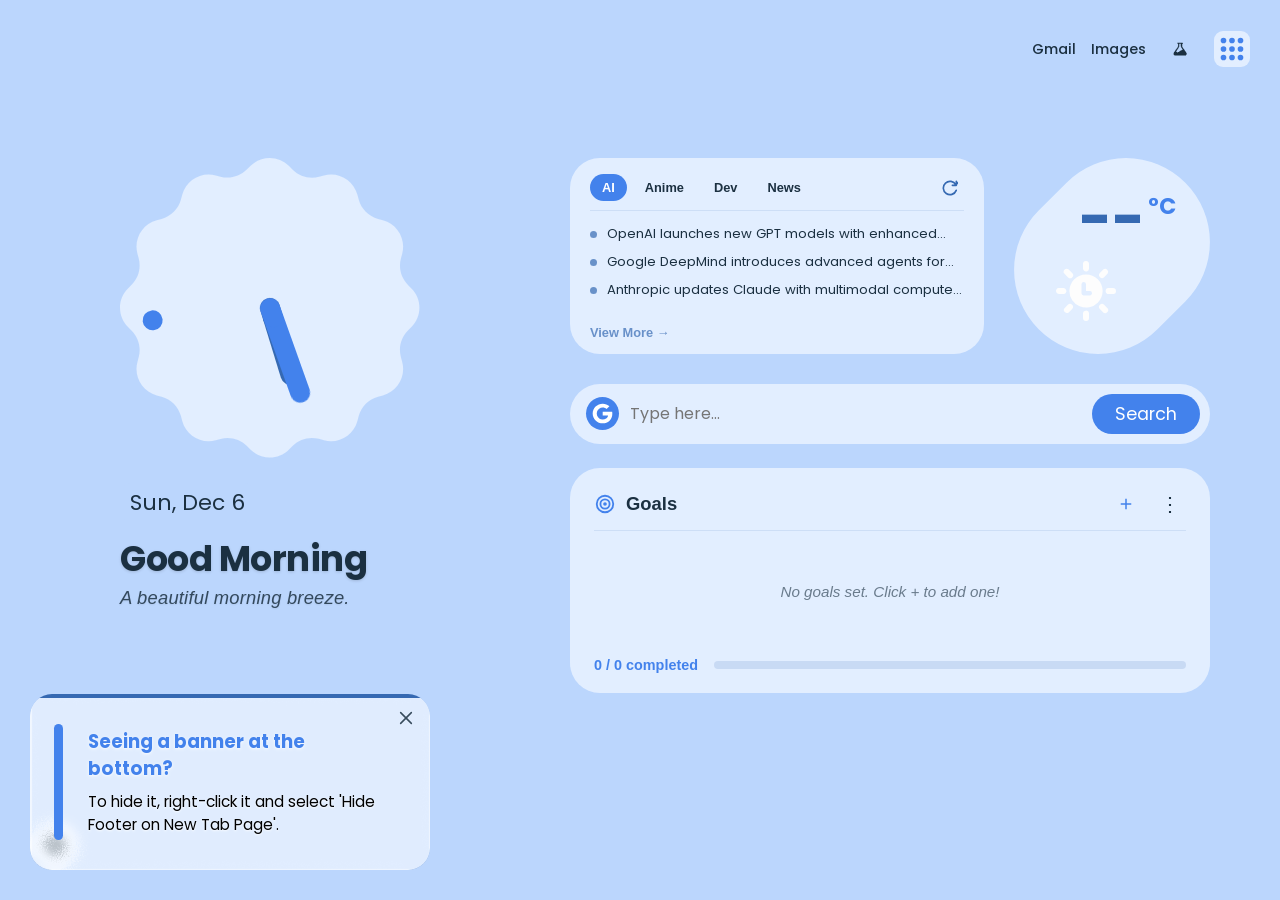
==== commit 283e629e: "feat: implement drag-and-drop goals management system with a new modal UI and helper scripts." ====
--- a/index.html
+++ b/index.html
@@ -344,15 +344,7 @@
                             </div>
                         </button>
                         <div class="dropdown-content">
-                            <!-- Default Google Icon -->
-                            <div id="google-dropdown" data-engine-name="google" data-engine="1" class="dropdown-item">
-                                <svg width="30" height="30">
-                                    <use href="#google-engine-icon" />
-                                </svg>
-                                <span class="engine-name" id="googleEngineDD">
-                                    Google
-                                </span>
-                            </div>
+
 
                             <div data-engine="5" data-engine-name="youtube" id="youtube-dropdown" class="dropdown-item">
                                 <svg width="30" height="30">
@@ -586,8 +578,7 @@
                         <div class="goals-dropdown-container">
                             <button class="goals-more-btn" id="goalsMoreBtn" title="More Actions">⋮</button>
                             <div class="goals-dropdown" id="goalsDropdown">
-                                <button class="goals-dropdown-item" id="clearCompletedGoalsAction">Clear
-                                    Completed</button>
+                                <button class="goals-dropdown-item" id="clearCompletedGoalsAction">Clear Completed</button>
                                 <button class="goals-dropdown-item" id="resetGoalsAction">Reset All</button>
                             </div>
                         </div>
--- a/style.css
+++ b/style.css
@@ -6508,6 +6508,8 @@
 	border-radius: 12px;
 	cursor: pointer;
 	position: relative;
+	min-width: 0;
+	overflow: hidden;
 	transition: background-color 0.2s;
 }
 
@@ -6562,6 +6564,10 @@
 	color: var(--textColorDark-blue);
 	transition: opacity 0.3s, color 0.3s;
 	flex: 1;
+	min-width: 0; /* allow flex child to shrink */
+	overflow: hidden;
+	text-overflow: ellipsis;
+	white-space: nowrap;
 }
 
 .goals-link {
@@ -6772,6 +6778,348 @@
 	background-color: var(--darkColor-dark);
 	color: var(--textColorDark-dark);
 	border-color: var(--textColorDark-dark);
+}
+/* Goals Management Modal Overlay */
+.goals-modal-overlay {
+	position: fixed;
+	inset: 0;
+	width: 100%;
+	height: 100%;
+	background: rgba(0, 0, 0, 0.4);
+	backdrop-filter: blur(10px);
+	-webkit-backdrop-filter: blur(10px);
+	z-index: 10000;
+	opacity: 0;
+	transition: opacity 0.3s ease;
+	pointer-events: none;
+	display: flex;
+	align-items: center;
+	justify-content: center;
+}
+.goals-modal-overlay.show {
+	opacity: 1;
+	pointer-events: auto;
+}
+
+/* Goals Modal Box */
+.goals-modal-box {
+	background: var(--accentLightTint-blue);
+	color: var(--textColorDark-blue);
+	border-radius: var(--round);
+	padding: 24px;
+	width: 460px;
+	max-width: 90vw;
+	max-height: 85vh;
+	display: flex;
+	flex-direction: column;
+	gap: 16px;
+	transform: scale(0.9);
+	transition: transform 0.3s cubic-bezier(0.34, 1.56, 0.64, 1);
+	font-family: inherit;
+}
+.goals-modal-overlay.show .goals-modal-box {
+	transform: scale(1);
+}
+
+/* Black Theme Overrides for Modal */
+.black-theme .goals-modal-box {
+	background: var(--accentLightTint-dark);
+	color: var(--textColorDark-dark);
+}
+
+/* Header */
+.goals-modal-header {
+	display: flex;
+	align-items: center;
+	justify-content: space-between;
+	border-bottom: 1px solid rgba(0, 0, 0, 0.08);
+	padding-bottom: 12px;
+}
+.black-theme .goals-modal-header {
+	border-bottom: 1px solid rgba(255, 255, 255, 0.1);
+}
+.goals-modal-title {
+	font-size: 1.25rem;
+	font-weight: 600;
+	margin: 0;
+	color: inherit;
+}
+.goals-modal-close-btn {
+	background: none;
+	border: none;
+	font-size: 1.5rem;
+	cursor: pointer;
+	color: inherit;
+	opacity: 0.6;
+	padding: 4px 8px;
+	border-radius: 50%;
+	line-height: 1;
+	transition: opacity 0.2s, background-color 0.2s;
+	display: flex;
+	align-items: center;
+	justify-content: center;
+}
+.goals-modal-close-btn:hover {
+	opacity: 1;
+	background-color: rgba(0, 0, 0, 0.05);
+}
+.black-theme .goals-modal-close-btn:hover {
+	background-color: rgba(255, 255, 255, 0.08);
+}
+
+/* Add Section */
+.goals-modal-add-section {
+	display: flex;
+	gap: 8px;
+}
+.goals-modal-add-section input {
+	flex: 1;
+	padding: 10px 14px;
+	border-radius: 12px;
+	border: 1px solid rgba(0, 0, 0, 0.15);
+	background: rgba(255, 255, 255, 0.5);
+	color: inherit;
+	font-size: 0.95rem;
+	outline: none;
+	transition: border-color 0.2s, background-color 0.2s;
+}
+.goals-modal-add-section input:focus {
+	border-color: var(--darkColor-blue);
+	background: #fff;
+}
+.black-theme .goals-modal-add-section input {
+	border: 1px solid rgba(255, 255, 255, 0.15);
+	background: rgba(0, 0, 0, 0.2);
+}
+.black-theme .goals-modal-add-section input:focus {
+	border-color: var(--textColorDark-dark);
+	background: rgba(0, 0, 0, 0.4);
+}
+
+.goals-modal-btn {
+	background: var(--darkColor-blue);
+	color: #fff;
+	border: none;
+	border-radius: 12px;
+	padding: 0 18px;
+	font-size: 0.9rem;
+	font-weight: 500;
+	cursor: pointer;
+	transition: opacity 0.2s, transform 0.1s;
+}
+.goals-modal-btn:hover {
+	opacity: 0.9;
+}
+.goals-modal-btn:active {
+	transform: scale(0.97);
+}
+.black-theme .goals-modal-btn {
+	background: var(--textColorDark-dark);
+	color: var(--darkColor-dark);
+}
+
+/* List */
+.goals-modal-list {
+	list-style: none;
+	padding: 0;
+	margin: 0;
+	overflow-y: auto;
+	max-height: 300px;
+	display: flex;
+	flex-direction: column;
+	gap: 8px;
+	padding-right: 4px;
+}
+.goals-modal-list::-webkit-scrollbar {
+	width: 6px;
+}
+.goals-modal-list::-webkit-scrollbar-track {
+	background: transparent;
+}
+.goals-modal-list::-webkit-scrollbar-thumb {
+	background: rgba(0, 0, 0, 0.15);
+	border-radius: 10px;
+}
+.black-theme .goals-modal-list::-webkit-scrollbar-thumb {
+	background: rgba(255, 255, 255, 0.15);
+}
+
+/* Items */
+.manage-goal-item {
+	display: flex;
+	align-items: center;
+	gap: 8px;
+	background: rgba(255, 255, 255, 0.3);
+	border: 1px solid rgba(0, 0, 0, 0.05);
+	border-radius: 12px;
+	padding: 8px 12px;
+	transition: background-color 0.2s, border-color 0.2s, transform 0.1s;
+}
+.manage-goal-item:hover {
+	background: rgba(255, 255, 255, 0.5);
+}
+.black-theme .manage-goal-item {
+	background: rgba(255, 255, 255, 0.03);
+	border: 1px solid rgba(255, 255, 255, 0.05);
+}
+.black-theme .manage-goal-item:hover {
+	background: rgba(255, 255, 255, 0.07);
+}
+
+/* Drag & Drop Visual States */
+.manage-goal-item.dragging {
+	opacity: 0.4;
+	border: 1px dashed var(--darkColor-blue);
+	background: rgba(0, 0, 0, 0.05);
+}
+.black-theme .manage-goal-item.dragging {
+	border: 1px dashed var(--textColorDark-dark);
+	background: rgba(255, 255, 255, 0.05);
+}
+.manage-goal-item.drag-over-top {
+	border-top: 2px solid var(--darkColor-blue) !important;
+}
+.manage-goal-item.drag-over-bottom {
+	border-bottom: 2px solid var(--darkColor-blue) !important;
+}
+.black-theme .manage-goal-item.drag-over-top {
+	border-top: 2px solid var(--textColorDark-dark) !important;
+}
+.black-theme .manage-goal-item.drag-over-bottom {
+	border-bottom: 2px solid var(--textColorDark-dark) !important;
+}
+
+/* Drag handle */
+.drag-handle {
+	cursor: grab;
+	font-size: 1.1rem;
+	color: inherit;
+	opacity: 0.4;
+	padding: 4px;
+	transition: opacity 0.2s;
+	user-select: none;
+	display: flex;
+	align-items: center;
+	justify-content: center;
+}
+.drag-handle:hover {
+	opacity: 0.8;
+}
+.drag-handle:active {
+	cursor: grabbing;
+}
+
+/* Inline input text in list */
+.manage-goal-input {
+	flex: 1;
+	min-width: 0; /* Critical: allows flex child to shrink below content size */
+	background: transparent;
+	border: 1px solid transparent;
+	color: inherit;
+	padding: 6px 10px;
+	border-radius: 8px;
+	font-size: 0.95rem;
+	outline: none;
+	transition: border-color 0.2s, background-color 0.2s;
+	/* Truncate long text visually when not focused */
+	white-space: nowrap;
+	overflow: hidden;
+	text-overflow: ellipsis;
+}
+/* Show full text when editing */
+.manage-goal-input:focus {
+	white-space: normal;
+	overflow: visible;
+	text-overflow: clip;
+	background: rgba(255, 255, 255, 0.8);
+	border-color: rgba(0, 0, 0, 0.1);
+}
+.black-theme .manage-goal-input:focus {
+	background: rgba(0, 0, 0, 0.3);
+	border-color: rgba(255, 255, 255, 0.1);
+}
+
+/* Actions area in item */
+.manage-goal-actions {
+	display: flex;
+	gap: 4px;
+	align-items: center;
+}
+
+.reorder-btn, .delete-goal-btn {
+	background: none;
+	border: none;
+	color: inherit;
+	cursor: pointer;
+	font-size: 0.9rem;
+	width: 28px;
+	height: 28px;
+	display: flex;
+	align-items: center;
+	justify-content: center;
+	border-radius: 6px;
+	opacity: 0.5;
+	transition: opacity 0.2s, background-color 0.2s;
+}
+.reorder-btn:hover, .delete-goal-btn:hover {
+	opacity: 1;
+	background-color: rgba(0, 0, 0, 0.05);
+}
+.black-theme .reorder-btn:hover, .black-theme .delete-goal-btn:hover {
+	background-color: rgba(255, 255, 255, 0.08);
+}
+.delete-goal-btn:hover {
+	color: #d93025; /* soft Google red for deletion */
+}
+.black-theme .delete-goal-btn:hover {
+	color: #ff6b6b;
+}
+
+/* Modal Footer */
+.goals-modal-footer {
+	display: flex;
+	justify-content: flex-end;
+	border-top: 1px solid rgba(0, 0, 0, 0.08);
+	padding-top: 12px;
+}
+.black-theme .goals-modal-footer {
+	border-top: 1px solid rgba(255, 255, 255, 0.1);
+}
+
+/* Goals Link Helper Button inside Modal */
+.goals-link-helper-btn {
+	background: rgba(0, 0, 0, 0.05);
+	border: 1px solid rgba(0, 0, 0, 0.15);
+	border-radius: 12px;
+	padding: 0 14px;
+	font-size: 0.85rem;
+	font-weight: 500;
+	color: inherit;
+	cursor: pointer;
+	display: flex;
+	align-items: center;
+	justify-content: center;
+	transition: background-color 0.2s, opacity 0.2s;
+	white-space: nowrap;
+}
+
+.goals-link-helper-btn:hover {
+	background: rgba(0, 0, 0, 0.1);
+}
+
+.black-theme .goals-link-helper-btn {
+	background: rgba(255, 255, 255, 0.08);
+	border: 1px solid rgba(255, 255, 255, 0.15);
+}
+
+.black-theme .goals-link-helper-btn:hover {
+	background: rgba(255, 255, 255, 0.15);
+}
+
+.goals-modal-input-group {
+	display: flex;
+	gap: 8px;
+	width: 100%;
 }
 
 
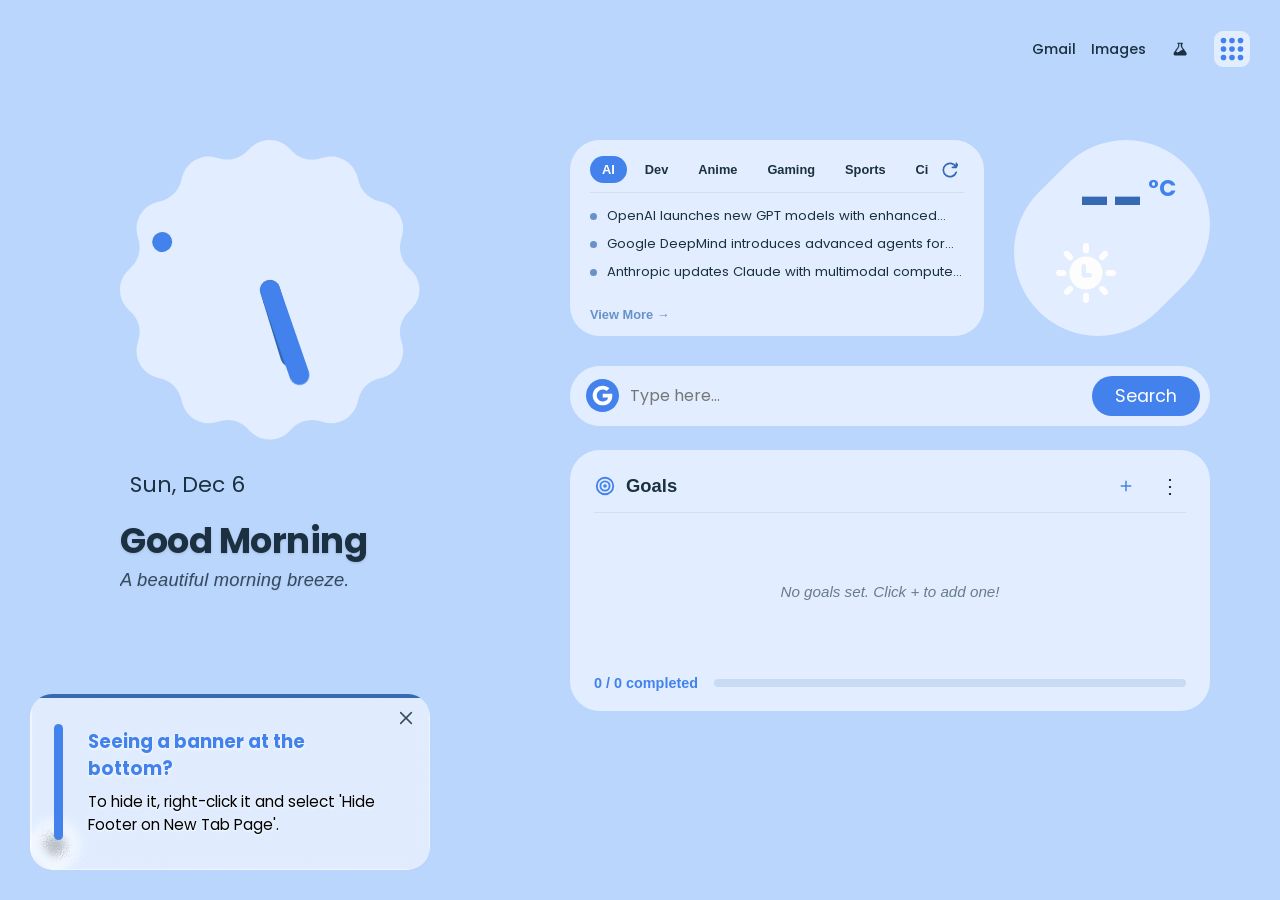
==== commit 6293fe25: "UI tweaks: fix goals scroll, shortcuts layout, greeting format" ====
--- a/index.html
+++ b/index.html
@@ -275,12 +275,22 @@
                         <div class="news-tabs">
                             <button class="news-tab active" data-category="ai" title="AI News"><span
                                     class="tab-label">AI</span></button>
+                            <button class="news-tab" data-category="dev" title="Developer News"><span
+                                    class="tab-label">Dev</span></button>
                             <button class="news-tab" data-category="anime" title="Anime News"><span
                                     class="tab-label">Anime</span></button>
-                            <button class="news-tab" data-category="dev" title="Developer News"><span
-                                    class="tab-label">Dev</span></button>
-                            <button class="news-tab" data-category="general" title="General News"><span
-                                    class="tab-label">News</span></button>
+                            <button class="news-tab" data-category="gaming" title="Gaming News"><span
+                                    class="tab-label">Gaming</span></button>
+                            <button class="news-tab" data-category="sports" title="Sports News"><span
+                                    class="tab-label">Sports</span></button>
+                            <button class="news-tab" data-category="cinema" title="Cinema News"><span
+                                    class="tab-label">Cinema</span></button>
+                            <button class="news-tab" data-category="india" title="India News"><span
+                                    class="tab-label">India</span></button>
+                            <button class="news-tab" data-category="general" title="Global News"><span
+                                    class="tab-label">Global News</span></button>
+                            <button class="news-tab" data-category="other" title="Other News"><span
+                                    class="tab-label">Other</span></button>
                         </div>
                         <button class="news-refresh-btn" id="newsRefreshBtn" title="Refresh News">
                             <svg class="refresh-icon" width="16" height="16" viewBox="0 0 24 24" fill="none"
--- a/style.css
+++ b/style.css
@@ -2575,12 +2575,19 @@
 			)
 	);
 	display: flex;
-	flex-wrap: wrap;
+	flex-wrap: nowrap;
+	overflow-x: auto;
 	padding: var(--shortcut-bar-gap-and-padding);
-	justify-content: center;
+	justify-content: flex-start;
 	width: fit-content;
 	/* gap: var(--gap) var(--shortcut-bar-gap-and-padding); */
 	gap: 2rem;
+	scrollbar-width: none;
+	scrollbar-color: var(--darkColor-blue) transparent;
+}
+
+.shortcutsContainer::-webkit-scrollbar {
+	display: none;
 }
 
 .shortcutsContainer::before {
@@ -2606,6 +2613,7 @@
 	position: relative;
 	transition: all 0.3s;
 	isolation: isolate;
+	flex-shrink: 0; /* Prevents squishing on horizontal scroll */
 }
 
 .shortcutsContainer .shortcuts:hover {
@@ -6469,7 +6477,7 @@
 	display: flex;
 	flex-direction: column;
 	gap: 12px;
-	height: 90px; /* Stable height prevents other widgets from shifting */
+	height: 126px; /* Exactly fits 3 un-squished goals */
 	overflow-y: auto;
 	scrollbar-width: thin;
 	scrollbar-color: var(--darkColor-blue) transparent;
@@ -6509,6 +6517,7 @@
 	cursor: pointer;
 	position: relative;
 	min-width: 0;
+	flex-shrink: 0; /* Prevents items from getting squished when there are many goals */
 	overflow: hidden;
 	transition: background-color 0.2s;
 }
@@ -7792,13 +7801,18 @@
 	animation: fadeInUp 0.8s cubic-bezier(0.25, 1, 0.5, 1) forwards;
 	text-shadow: 0 1px 2px rgba(0, 0, 0, 0.1);
 	letter-spacing: 0.2px;
+	display: -webkit-box;
+	-webkit-line-clamp: 2;
+	-webkit-box-orient: vertical;
+	overflow: hidden;
+	text-overflow: ellipsis;
 }
 
 #userText {
 	font-family: var(--main-font-family);
 	display: block;
 	word-wrap: break-word;
-	max-width: 32rem !important;
+	max-width: 18.75rem !important;
 	background-color: transparent !important;
 	padding: 0 !important;
 	border-radius: 0 !important;
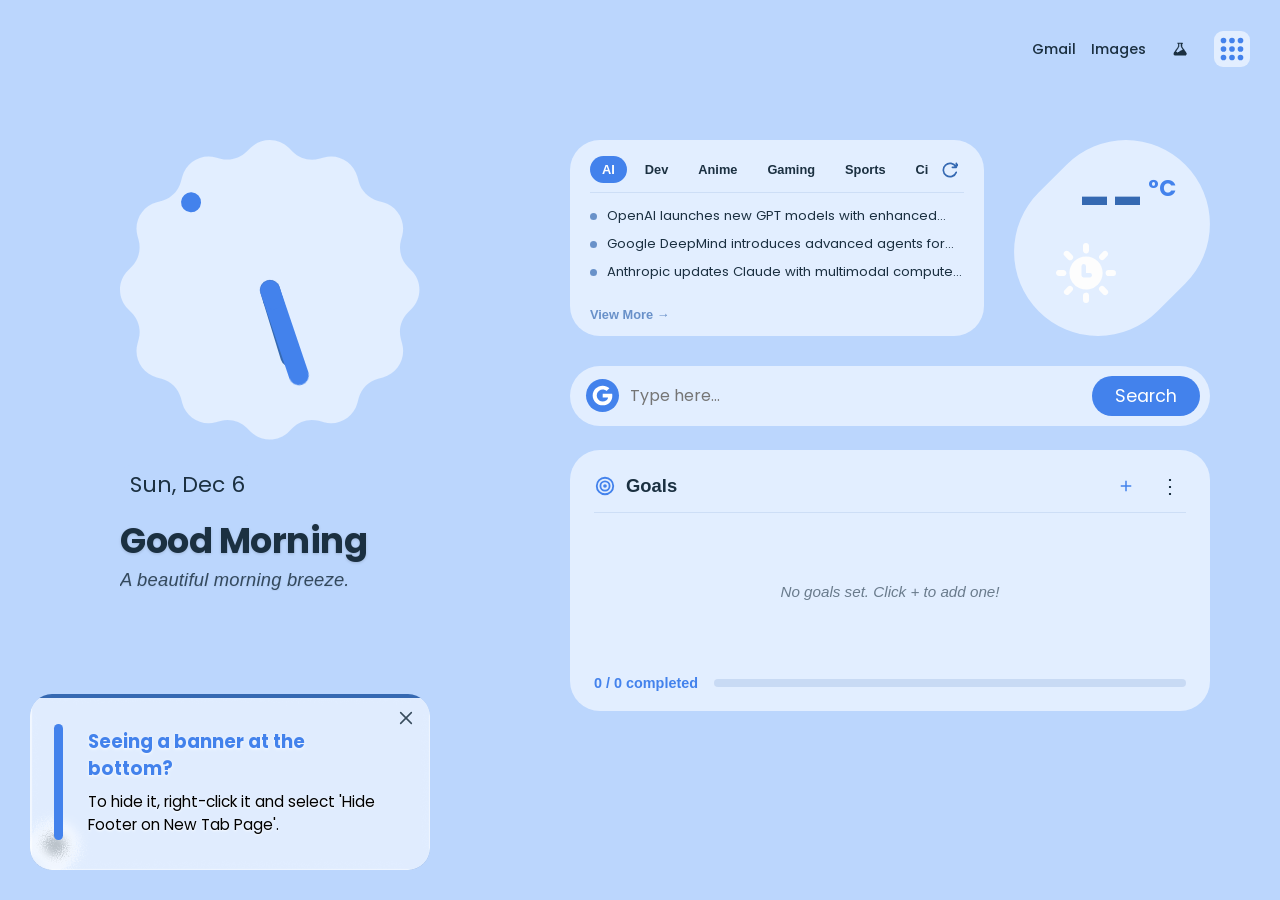
==== commit 182324c3: "feat: add modular AI tools, weather, news, clock, and settings features with dynamic customization s" ====
--- a/index.html
+++ b/index.html
@@ -63,10 +63,10 @@
     <!----------------------- Google App Menu Setup Starting ----------------------->
     <!-- Google Header Bar -->
     <div class="googleHeaderBar">
-        <a href="https://mail.google.com" target="_blank" id="gmailHeaderLink">Gmail</a>
-        <a href="https://images.google.com" target="_blank" id="imagesHeaderLink">Images</a>
+        <a href="https://mail.google.com" target="_self" id="gmailHeaderLink">Gmail</a>
+        <a href="https://images.google.com" target="_self" id="imagesHeaderLink">Images</a>
         <!-- Labs Link -->
-        <a href="https://labs.google/?category=learn" target="_blank" class="header-icon" title="Labs">
+        <a href="https://labs.google/?category=learn" target="_self" class="header-icon" title="Labs">
             <svg xmlns="http://www.w3.org/2000/svg" viewBox="0 0 64 64" width="24" height="24"
                 style="width: 24px; height: 24px; vertical-align: middle;">
                 <path fill="currentColor"
@@ -285,11 +285,11 @@
                                     class="tab-label">Sports</span></button>
                             <button class="news-tab" data-category="cinema" title="Cinema News"><span
                                     class="tab-label">Cinema</span></button>
-                            <button class="news-tab" data-category="india" title="India News"><span
-                                    class="tab-label">India</span></button>
+                            <button class="news-tab" data-category="local" title="Local News (Tamil Nadu & India)"><span
+                                    class="tab-label">Local</span></button>
                             <button class="news-tab" data-category="general" title="Global News"><span
-                                    class="tab-label">Global News</span></button>
-                            <button class="news-tab" data-category="other" title="Other News"><span
+                                    class="tab-label">Global</span></button>
+                            <button class="news-tab" data-category="other" title="Science, Space, Finance & More"><span
                                     class="tab-label">Other</span></button>
                         </div>
                         <button class="news-refresh-btn" id="newsRefreshBtn" title="Refresh News">
@@ -417,10 +417,6 @@
             <div id="resultBox" class="resultBox bgLightTint" style="display: none;"></div>
             <!-- ----------end of searchbar-------------- -->
 
-
-
-
-
             <svg style="display: none;">
                 <symbol id="google-engine-icon" viewBox="0 0 28 28" xmlns="http://www.w3.org/2000/svg">
                     <path
@@ -588,7 +584,8 @@
                         <div class="goals-dropdown-container">
                             <button class="goals-more-btn" id="goalsMoreBtn" title="More Actions">⋮</button>
                             <div class="goals-dropdown" id="goalsDropdown">
-                                <button class="goals-dropdown-item" id="clearCompletedGoalsAction">Clear Completed</button>
+                                <button class="goals-dropdown-item" id="clearCompletedGoalsAction">Clear
+                                    Completed</button>
                                 <button class="goals-dropdown-item" id="resetGoalsAction">Reset All</button>
                             </div>
                         </div>
@@ -843,36 +840,6 @@
             </div>
             <div class="optCont" id="optCont">
                 <div class="page" id="overviewPage">
-                    <div class="tilesCont">
-
-                        <!-- ----tiles----------- -->
-                        <a class="tiles" href="https://github.com/prem-k-r/MaterialYouNewTab">
-                            <div class="icon">
-                                <svg height="100%" viewBox="0 0 20 20" width="100%" xmlns="http://www.w3.org/2000/svg">
-                                    <path id="githab" class="bgLightTint notTargeted"
-                                        d="M10 0C4.475 0 0 4.588 0 10.253c0 4.537 2.862 8.369 6.838 9.727.5.09.687-.218.687-.487 0-.243-.013-1.05-.013-1.91C5 18.059 4.35 16.957 4.15 16.38c-.113-.295-.6-1.205-1.025-1.448-.35-.192-.85-.667-.012-.68.787-.012 1.35.744 1.537 1.052.9 1.55 2.337 1.115 2.913.845.087-.666.35-1.115.637-1.371-2.225-.256-4.55-1.14-4.55-5.062 0-1.115.387-2.038 1.025-2.756-.1-.256-.45-1.307.1-2.717 0 0 .837-.269 2.75 1.051.8-.23 1.65-.346 2.5-.346.85 0 1.7.115 2.5.346 1.912-1.333 2.75-1.05 2.75-1.05.55 1.409.2 2.46.1 2.716.637.718 1.025 1.628 1.025 2.756 0 3.934-2.337 4.806-4.563 5.062.363.32.675.936.675 1.897 0 1.371-.012 2.473-.012 2.82 0 .269.188.589.688.486a10.037 10.037 0 0 0 4.932-3.74A10.445 10.445 0 0 0 20 10.253C20 4.588 15.525 0 10 0Z" />
-                                </svg>
-
-                            </div>
-                            <span id="github">Github</span>
-                        </a>
-                        <!-- -----end of tiles-------- -->
-                        <!-- ----tiles----------- -->
-                        <a class="tiles" href="https://prem-k-r.github.io/MaterialYouNewTab/docs/feedback.html">
-                            <div class="icon">
-                                <svg height="100%" viewBox="0 0 18 17" width="100%" xmlns="http://www.w3.org/2000/svg">
-                                    <path id="sujhaw" class="bgLightTint notTargeted" clip-rule="evenodd"
-                                        d="M10.35 0c2.029 0 3.975.801 5.41 2.228A7.583 7.583 0 0 1 18 7.605a7.583 7.583 0 0 1-2.24 5.378 7.673 7.673 0 0 1-5.41 2.227H9.9v.886a.899.899 0 0 1-.562.835.915.915 0 0 1-.348.069c-2.214-.002-4.457-.736-6.159-2.24C1.114 13.24.001 10.983 0 8.06v-.455c0-2.017.806-3.951 2.24-5.377A7.673 7.673 0 0 1 7.65 0h2.7Zm-4.5 6.263c-.358 0-.701.142-.955.393a1.338 1.338 0 0 0 0 1.898 1.354 1.354 0 0 0 1.91 0 1.338 1.338 0 0 0 0-1.898 1.354 1.354 0 0 0-.955-.393Zm6.3 0c-.358 0-.701.142-.955.393a1.338 1.338 0 0 0 0 1.898 1.354 1.354 0 0 0 1.91 0 1.338 1.338 0 0 0 0-1.898 1.354 1.354 0 0 0-.955-.393Z"
-                                        fill-rule="evenodd" />
-                                </svg>
-                            </div>
-                            <span id="feedback">Feedback</span>
-                        </a>
-                        <!-- -----end of tiles-------- -->
-
-                    </div>
-                    <!-- end of tilesCont -->
-
                     <div class="toggleTextsCont">
 
                         <div class="section expanded">
@@ -1111,7 +1078,7 @@
                                                 type="text">
                                             <div class="bottom">
                                                 <a href="https://github.com/Minuga-RC/MYNT-CORS-Bypass-Proxy"
-                                                    id="HostproxyButton" target="_blank">Host your own proxy</a>
+                                                    id="HostproxyButton" target="_self">Host your own proxy</a>
                                                 <button class="savebtn" id="saveproxy">Save</button>
                                             </div>
                                         </div>
@@ -1195,7 +1162,7 @@
 
                                             <div class="bottom">
                                                 <a href="https://prem-k-r.github.io/MaterialYouNewTab/privacy-policy.html"
-                                                    id="PrivacyPolicy" target="_blank">Privacy policy</a>
+                                                    id="PrivacyPolicy" target="_self">Privacy policy</a>
                                                 <button class="savebtn" id="saveLoc">Save</button>
                                             </div>
                                         </div>
@@ -1221,7 +1188,7 @@
                                             <input id="userAPI" placeholder="Your weatherAPI key" type="text">
                                             <div class="bottom">
                                                 <a href="https://prem-k-r.github.io/MaterialYouNewTab/docs/Get_WeatherAPI_Key.html"
-                                                    id="LearnMoreButton" target="_blank">Learn more</a>
+                                                    id="LearnMoreButton" target="_self">Learn more</a>
                                                 <button class="savebtn" id="saveAPI">Save</button>
                                             </div>
                                         </div>
@@ -1414,7 +1381,7 @@
                                 <div class="infoText" id="updateFirefoxHomepageInfo">To change your homepage
                                     like the new tab as well, visit <a
                                         href="https://github.com/prem-k-r/MaterialYouNewTab#-firefox"
-                                        target="_blank">this link</a> and follow the instructions.
+                                        target="_self">this link</a> and follow the instructions.
                                 </div>
                             </div>
                         </div>
--- a/style.css
+++ b/style.css
@@ -6580,7 +6580,7 @@
 }
 
 .goals-link {
-	color: var(--darkColor-blue);
+	color: var(--textColorDark-blue);
 	text-decoration: underline;
 	text-underline-offset: 3px;
 	font-weight: 600;
@@ -6588,11 +6588,11 @@
 }
 
 .goals-link:hover {
-	color: var(--darkerColor-blue);
+	opacity: 0.8;
 }
 
 .black-theme .goals-link {
-	color: var(--textColorDark-dark);
+	color: var(--textColorDark-blue);
 }
 
 .black-theme .goals-link:hover {
